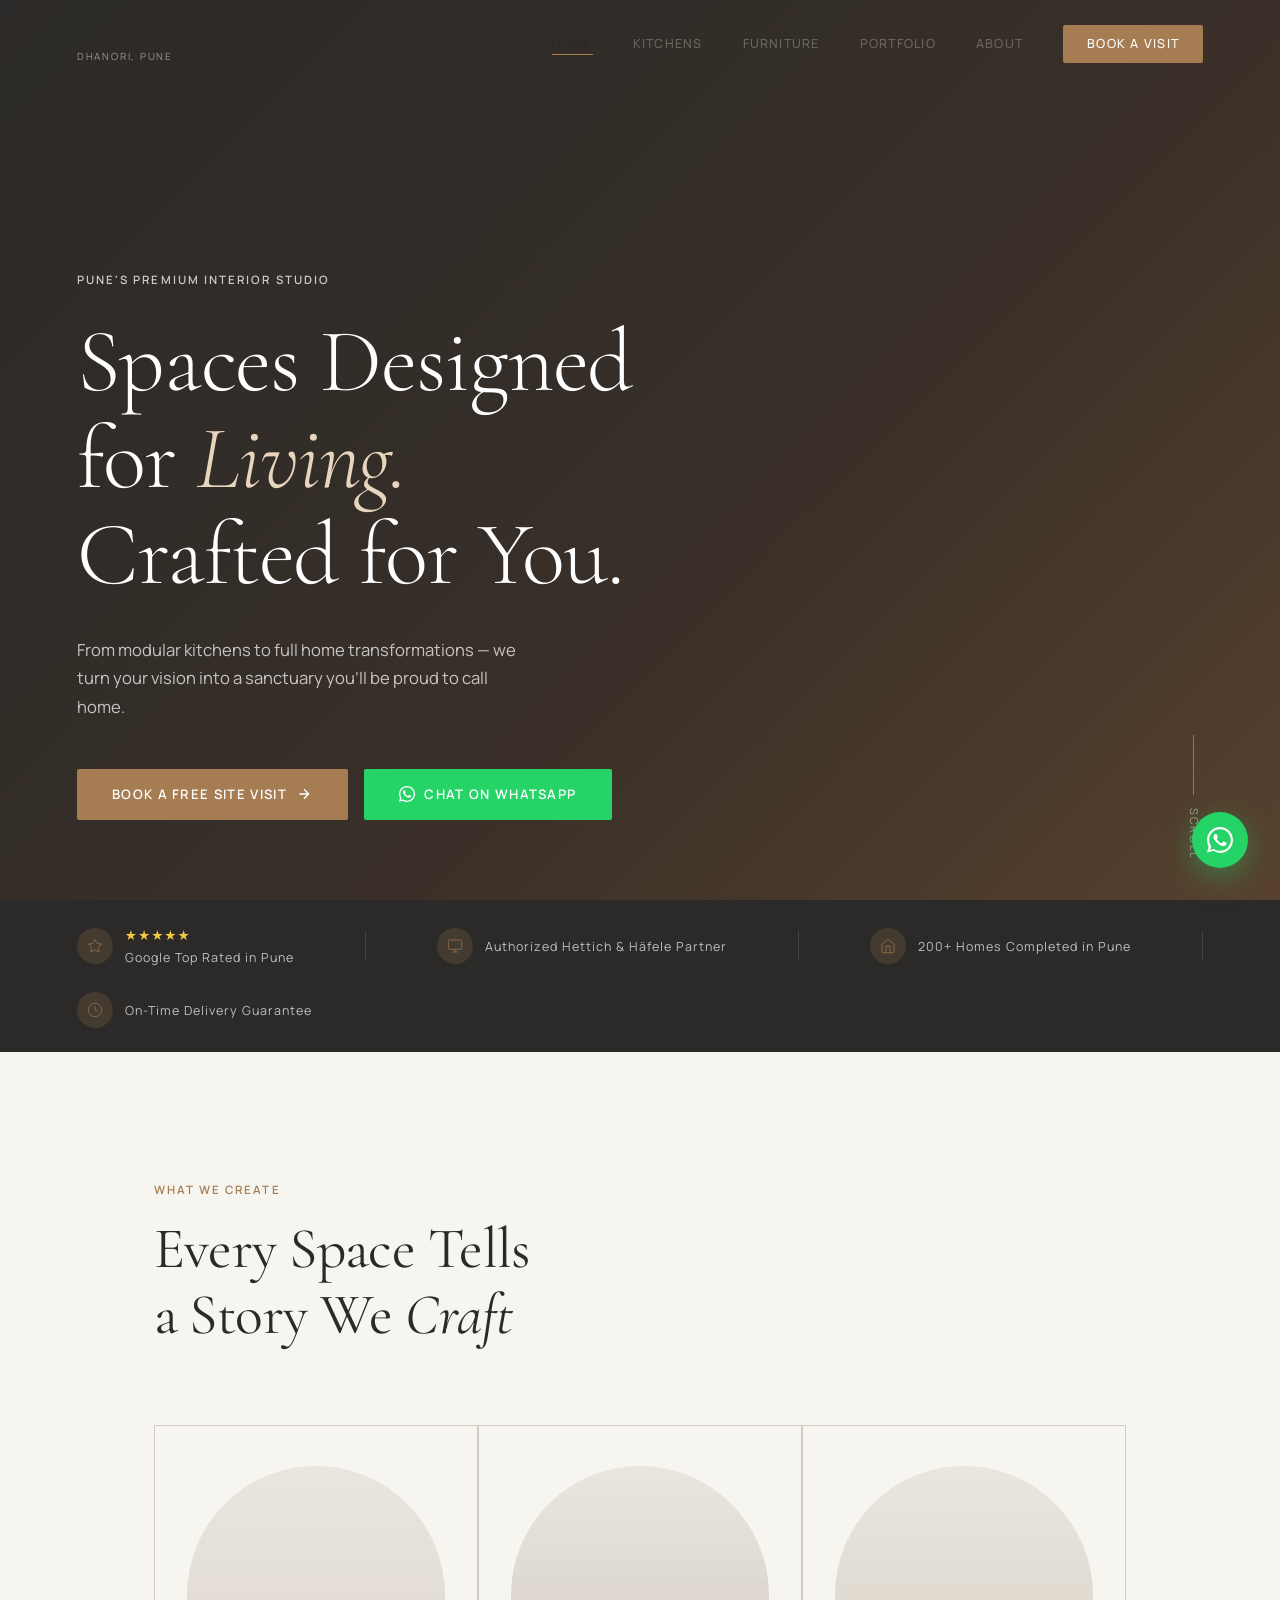
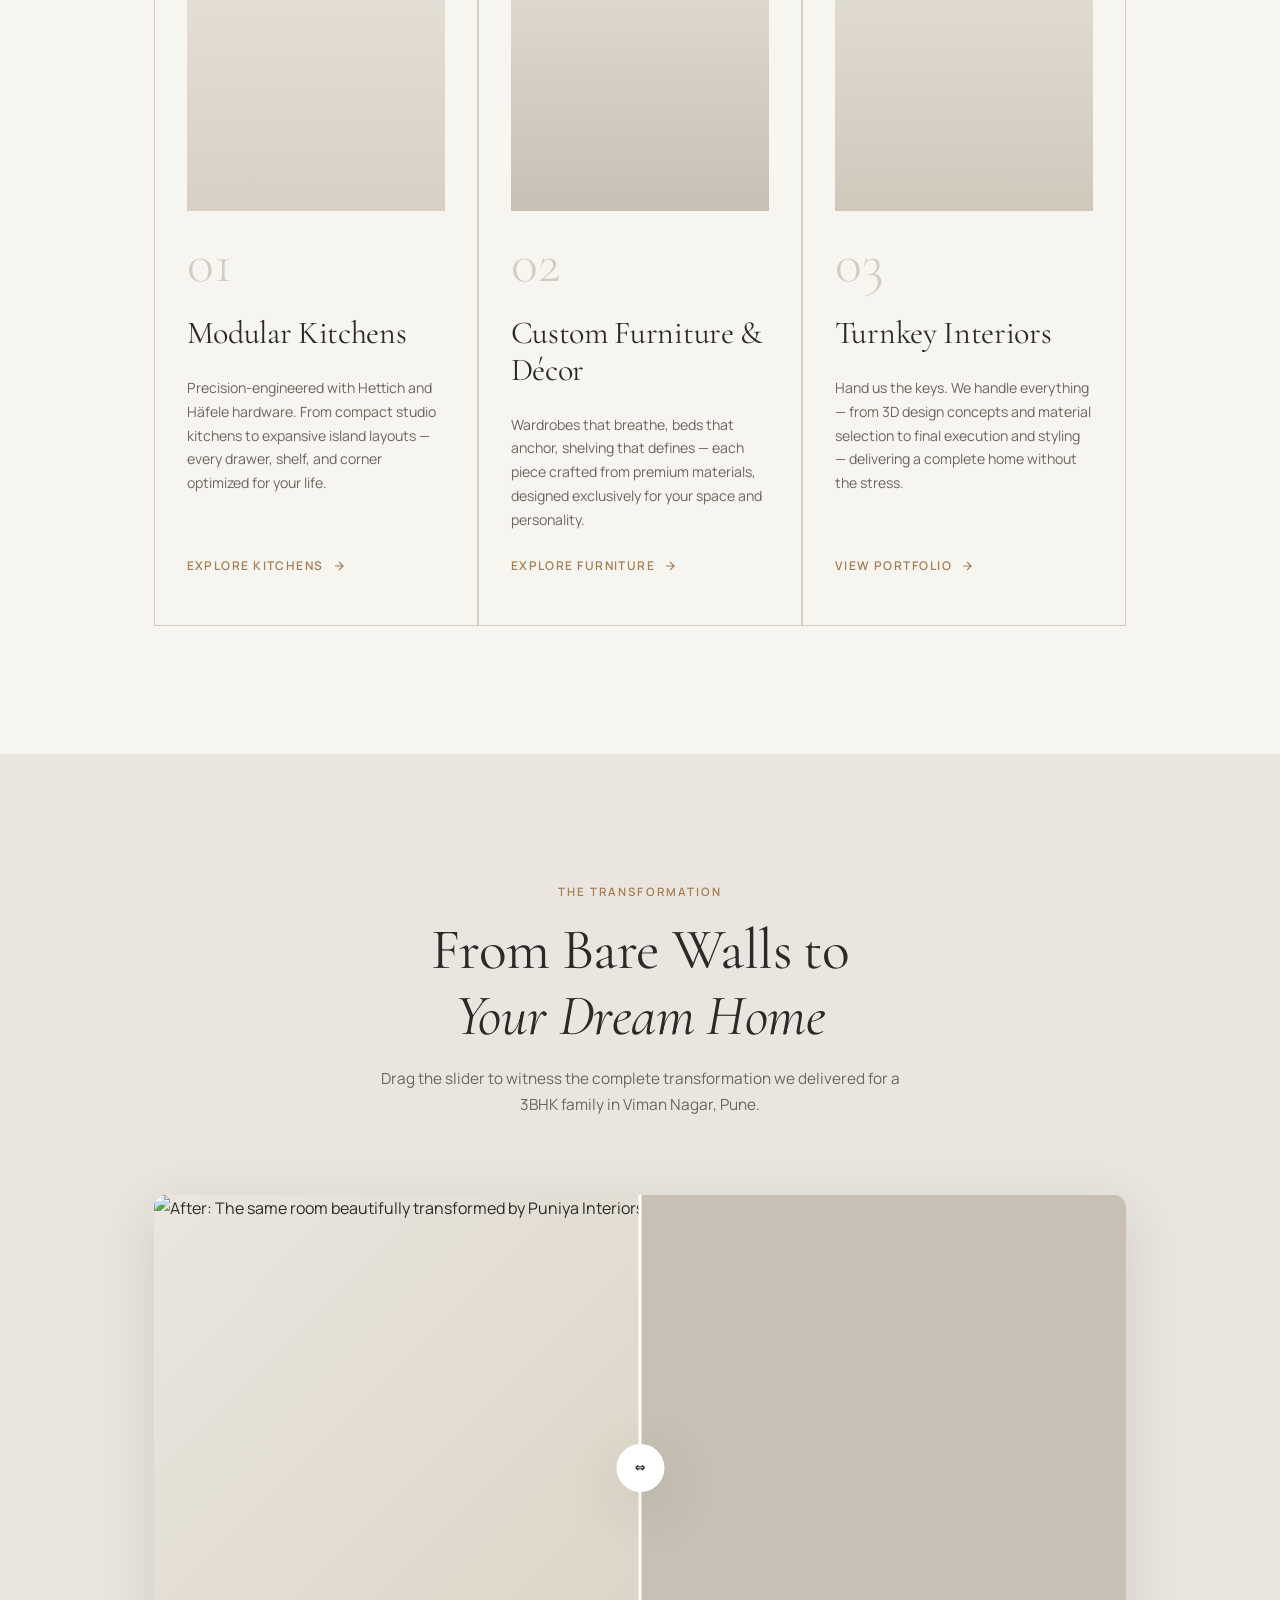
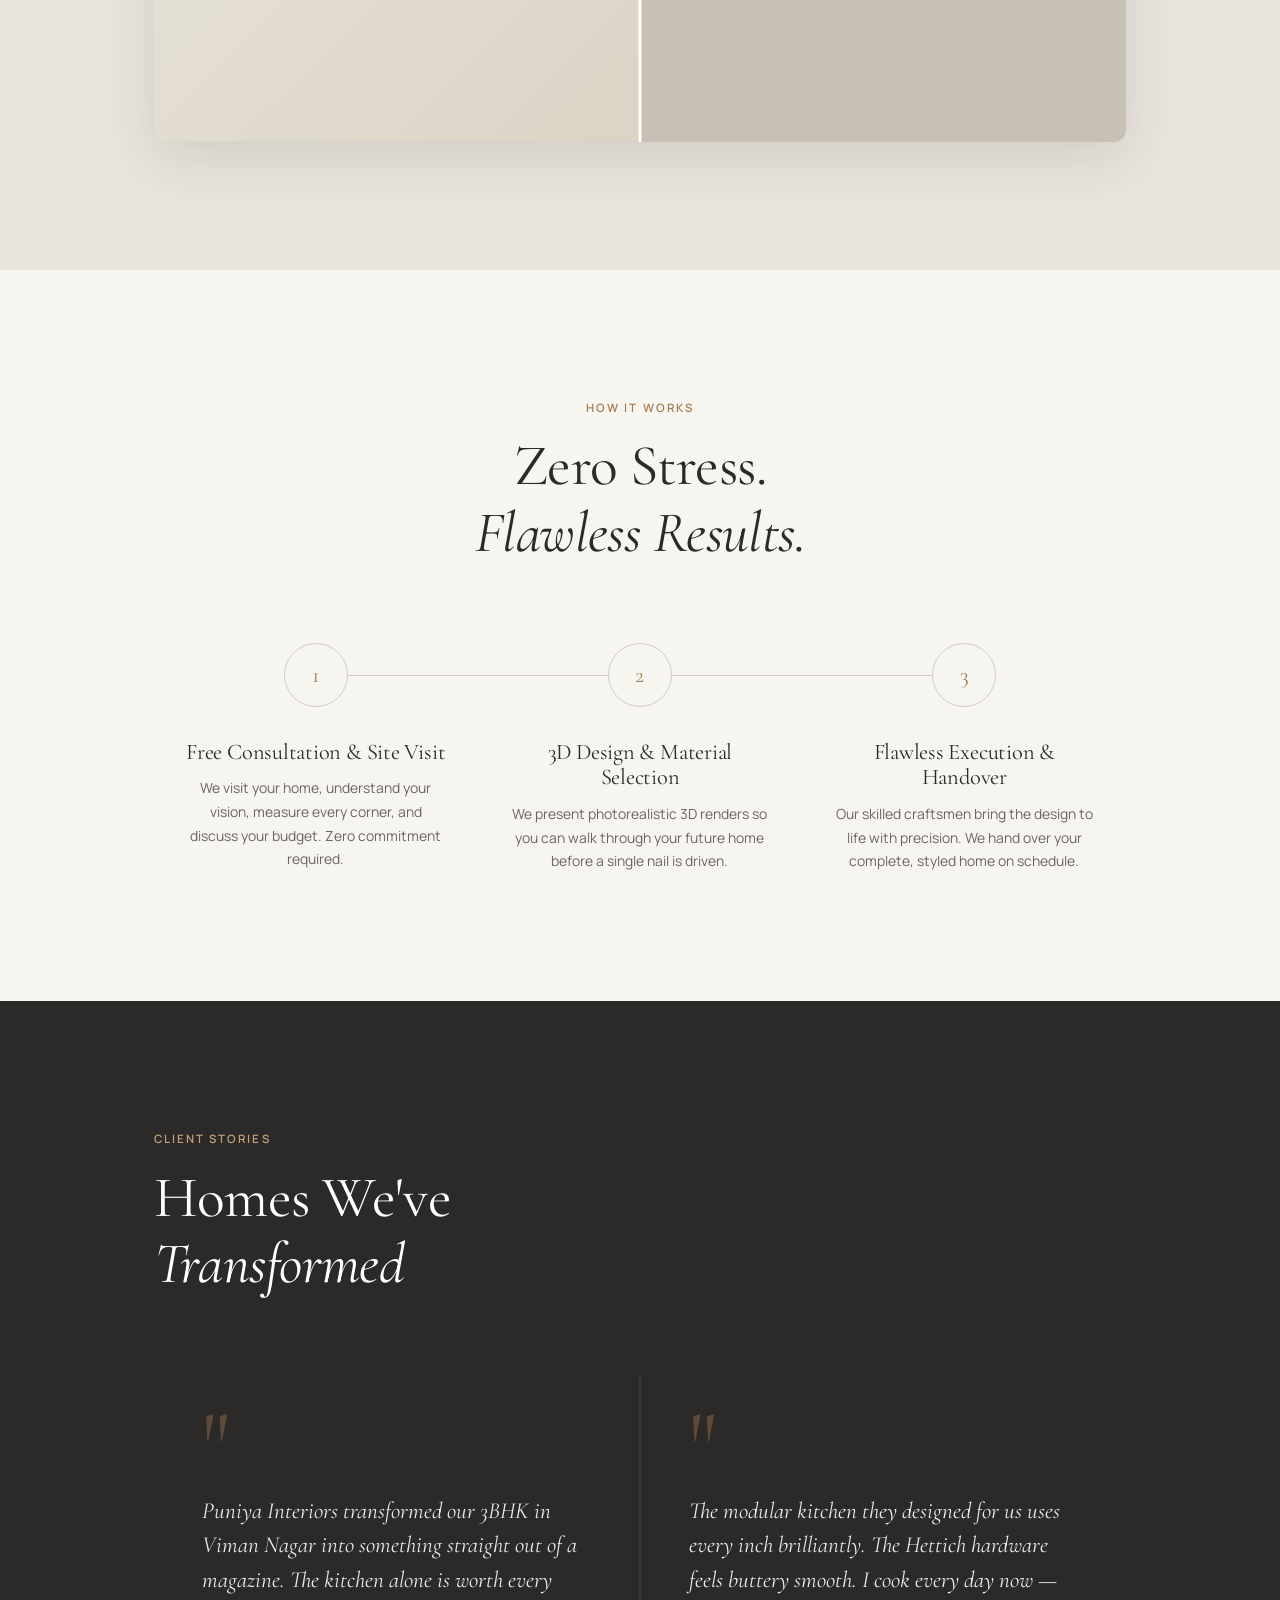
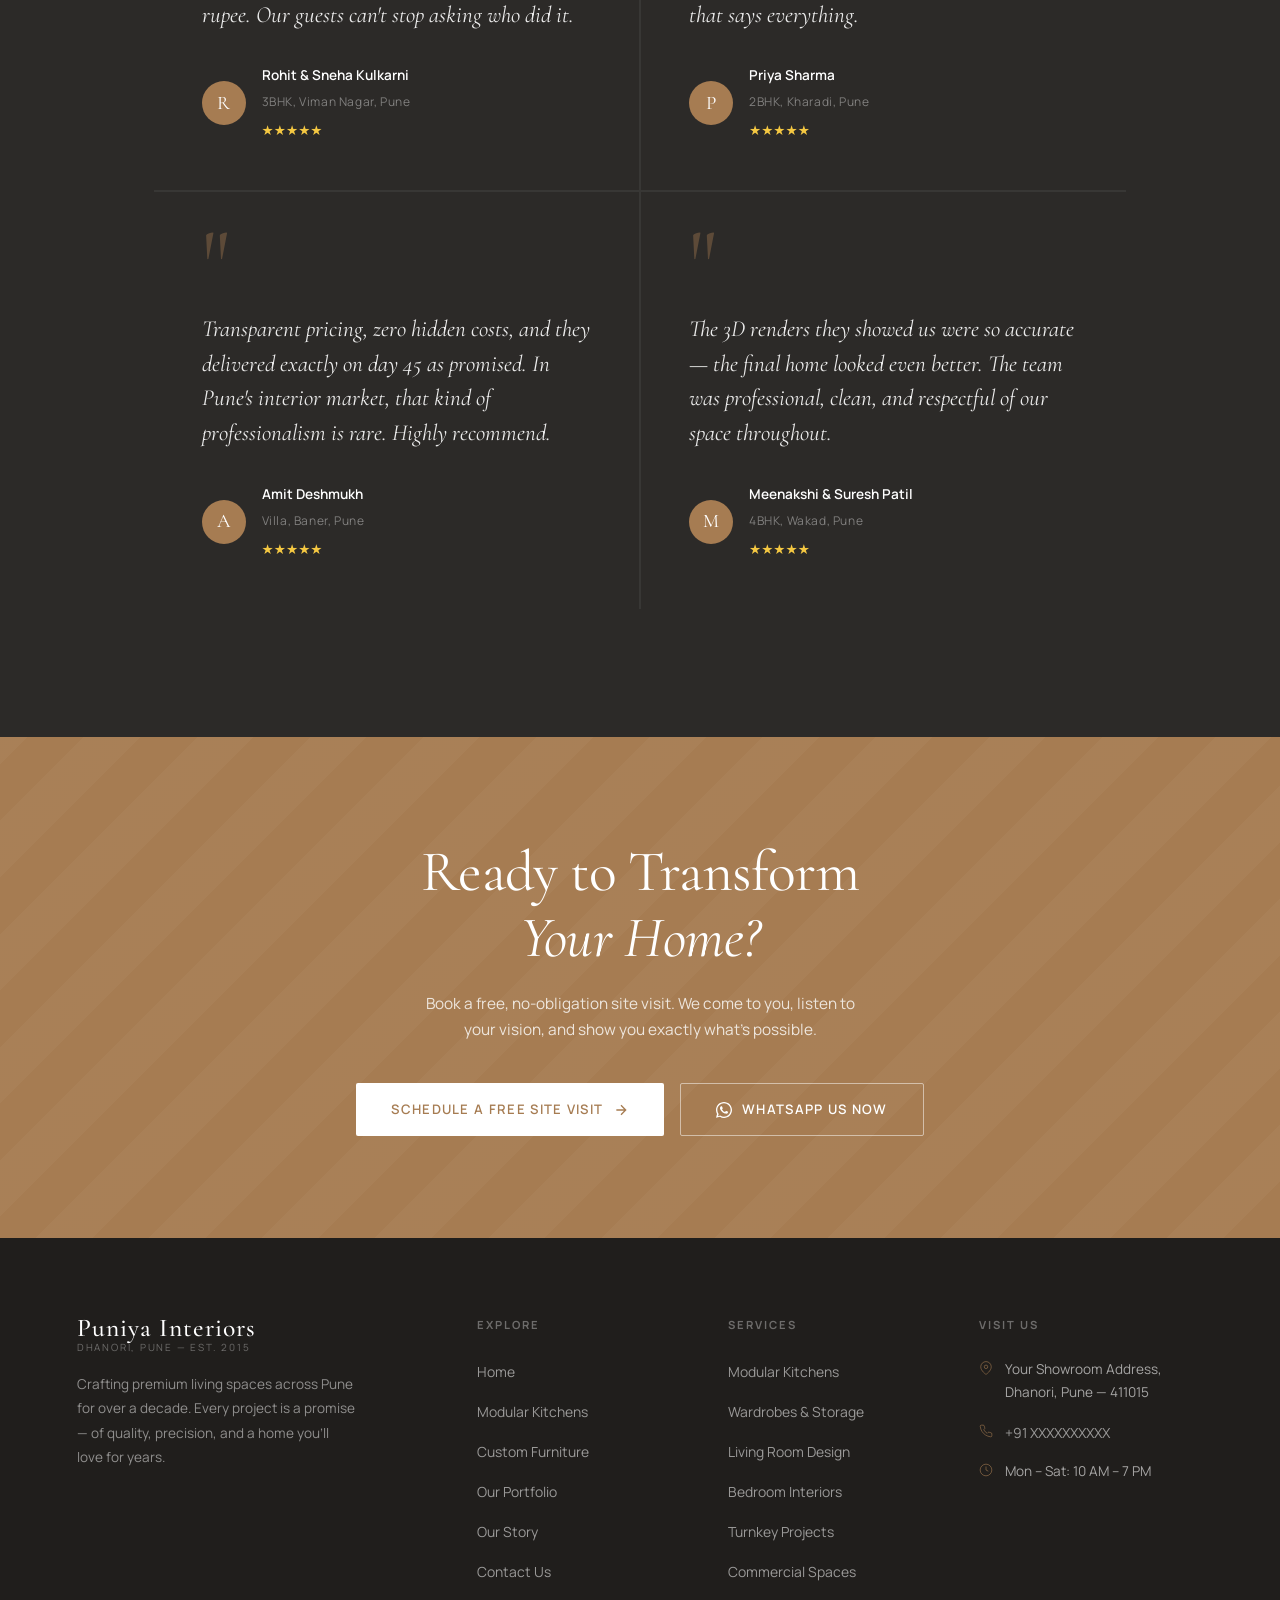
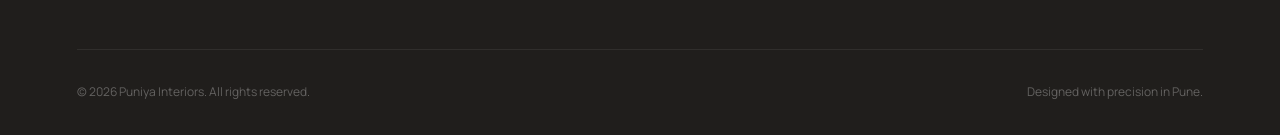
==== index.html @ a61df209 "Add files via upload" ====
<!DOCTYPE html>
<html lang="en">
<head>
  <meta charset="UTF-8" />
  <meta name="viewport" content="width=device-width, initial-scale=1.0" />
  <meta name="description" content="Puniya Interiors — Premium interior design, modular kitchens, and custom furniture in Pune. Turning homes into sanctuaries since 2015. Visit our Dhanori showroom." />
  <meta name="keywords" content="interior design Pune, modular kitchen Pune, Dhanori interiors, custom furniture Pune, Puniya Interiors, home renovation Pune" />
  <meta name="author" content="Puniya Interiors" />

  <!-- Open Graph / Social Preview -->
  <meta property="og:type" content="website" />
  <meta property="og:title" content="Puniya Interiors — Spaces Designed for Living" />
  <meta property="og:description" content="Premium interior design, modular kitchens & custom furniture in Pune. Book a free site visit today." />
  <meta property="og:url" content="https://puniyainteriors.com" />

  <!-- Local Business Schema — Helps Google rank you in Pune searches -->
  <script type="application/ld+json">
  {
    "@context": "https://schema.org",
    "@type": "InteriorDesigner",
    "name": "Puniya Interiors",
    "description": "Premium interior design, modular kitchens, and custom furniture in Pune.",
    "url": "https://puniyainteriors.com",
    "telephone": "+91-XXXXXXXXXX",
    "address": {
      "@type": "PostalAddress",
      "streetAddress": "Your Showroom Address",
      "addressLocality": "Dhanori",
      "addressRegion": "Pune",
      "postalCode": "411015",
      "addressCountry": "IN"
    },
    "geo": {
      "@type": "GeoCoordinates",
      "latitude": "18.5904",
      "longitude": "73.9317"
    },
    "openingHours": "Mo-Sa 10:00-19:00",
    "aggregateRating": {
      "@type": "AggregateRating",
      "ratingValue": "5.0",
      "reviewCount": "47"
    },
    "priceRange": "₹₹₹"
  }
  </script>

  <title>Puniya Interiors — Spaces Designed for Living, Crafted for You</title>

  <!-- Preconnect for fast Google Fonts load -->
  <link rel="preconnect" href="https://fonts.googleapis.com" />
  <link rel="preconnect" href="https://fonts.gstatic.com" crossorigin />

  <link rel="stylesheet" href="css/style.css" />
</head>

<body>

  <!-- PAGE TRANSITION OVERLAY (cross-fade between pages) -->
  <div class="page-transition enter" aria-hidden="true"></div>

  <!-- ══════════════════════════════════════════
       STICKY NAVIGATION
  ══════════════════════════════════════════ -->
  <nav class="nav" role="navigation" aria-label="Main navigation">
    <a href="index.html" class="nav-logo" aria-label="Puniya Interiors - Home">
      <span class="nav-logo-name">Puniya Interiors</span>
      <span class="nav-logo-tagline">Dhanori, Pune</span>
    </a>

    <!-- Desktop Nav -->
    <ul class="nav-links">
      <li><a href="index.html" class="active">Home</a></li>
      <li><a href="modular-kitchens.html">Kitchens</a></li>
      <li><a href="custom-furniture.html">Furniture</a></li>
      <li><a href="portfolio.html">Portfolio</a></li>
      <li><a href="about.html">About</a></li>
      <li>
        <a href="contact.html" class="nav-cta">Book a Visit</a>
      </li>
    </ul>

    <!-- Hamburger (Mobile) -->
    <button class="nav-hamburger" aria-label="Open menu" aria-expanded="false">
      <span></span>
      <span></span>
      <span></span>
    </button>
  </nav>

  <!-- Mobile Menu Overlay -->
  <nav class="nav-mobile" aria-label="Mobile navigation">
    <a href="index.html">Home</a>
    <a href="modular-kitchens.html">Kitchens</a>
    <a href="custom-furniture.html">Furniture</a>
    <a href="portfolio.html">Portfolio</a>
    <a href="about.html">About</a>
    <a href="contact.html">Contact</a>
  </nav>


  <!-- ══════════════════════════════════════════
       HERO SECTION
  ══════════════════════════════════════════ -->
  <section class="hero" aria-label="Hero banner">
    <div class="hero-bg">
      <!--
        REPLACE THIS with your best kitchen or living room photo.
        Ideal size: 2400 x 1600px, warm-lit, professional grade.
      -->
      <img
        class="hero-bg-image"
        src="images/hero-living-room.jpg"
        alt="A beautifully designed living space crafted by Puniya Interiors, Pune"
        loading="eager"
        fetchpriority="high"
        onerror="this.closest('.hero-bg').style.background='linear-gradient(135deg,#2C2A28 0%,#4A3728 100%)'"
      />
    </div>

    <div class="hero-content">
      <span class="eyebrow hero-eyebrow reveal">Pune's Premium Interior Studio</span>
      <h1 class="reveal reveal-delay-1">
        Spaces Designed<br/>
        for <em>Living.</em><br/>
        Crafted for You.
      </h1>
      <p class="hero-subtext reveal reveal-delay-2">
        From modular kitchens to full home transformations — we turn
        your vision into a sanctuary you'll be proud to call home.
      </p>
      <div class="hero-actions reveal reveal-delay-3">
        <a href="contact.html" class="btn btn-primary">
          <span>Book a Free Site Visit</span>
          <svg width="16" height="16" viewBox="0 0 24 24" fill="none" stroke="currentColor" stroke-width="2" aria-hidden="true"><path d="M5 12h14M12 5l7 7-7 7"/></svg>
        </a>
        <a href="https://wa.me/91XXXXXXXXXX?text=Hi%20Puniya%20Interiors%2C%20I%20would%20like%20to%20discuss%20a%20project."
           target="_blank"
           rel="noopener noreferrer"
           class="btn btn-whatsapp">
          <svg width="16" height="16" viewBox="0 0 24 24" fill="currentColor" aria-hidden="true"><path d="M17.472 14.382c-.297-.149-1.758-.867-2.03-.967-.273-.099-.471-.148-.67.15-.197.297-.767.966-.94 1.164-.173.199-.347.223-.644.075-.297-.15-1.255-.463-2.39-1.475-.883-.788-1.48-1.761-1.653-2.059-.173-.297-.018-.458.13-.606.134-.133.298-.347.446-.52.149-.174.198-.298.298-.497.099-.198.05-.371-.025-.52-.075-.149-.669-1.612-.916-2.207-.242-.579-.487-.5-.669-.51-.173-.008-.371-.01-.57-.01-.198 0-.52.074-.792.372-.272.297-1.04 1.016-1.04 2.479 0 1.462 1.065 2.875 1.213 3.074.149.198 2.096 3.2 5.077 4.487.709.306 1.262.489 1.694.625.712.227 1.36.195 1.871.118.571-.085 1.758-.719 2.006-1.413.248-.694.248-1.289.173-1.413-.074-.124-.272-.198-.57-.347z"/><path d="M12 0C5.373 0 0 5.373 0 12c0 2.125.557 4.122 1.529 5.859L.057 23.5l5.777-1.517A11.951 11.951 0 0012 24c6.627 0 12-5.373 12-12S18.627 0 12 0zm0 22c-1.893 0-3.667-.52-5.184-1.426l-.371-.22-3.43.9.916-3.345-.242-.383A9.953 9.953 0 012 12c0-5.514 4.486-10 10-10s10 4.486 10 10-4.486 10-10 10z"/></svg>
          <span>Chat on WhatsApp</span>
        </a>
      </div>
    </div>

    <div class="hero-scroll" aria-hidden="true">Scroll</div>
  </section>


  <!-- ══════════════════════════════════════════
       TRUST BAR
  ══════════════════════════════════════════ -->
  <div class="trust-bar" role="complementary" aria-label="Trust indicators">
    <div class="trust-bar-inner">
      <div class="trust-item">
        <div class="trust-item-icon">
          <svg viewBox="0 0 24 24" aria-hidden="true"><path d="M12 2l3.09 6.26L22 9.27l-5 4.87 1.18 6.88L12 17.77l-6.18 3.25L7 14.14 2 9.27l6.91-1.01L12 2z"/></svg>
        </div>
        <div>
          <div class="trust-rating" aria-label="5 star rating">★★★★★</div>
          <span>Google Top Rated in Pune</span>
        </div>
      </div>

      <div class="trust-divider" aria-hidden="true"></div>

      <div class="trust-item">
        <div class="trust-item-icon">
          <svg viewBox="0 0 24 24" aria-hidden="true"><rect x="2" y="3" width="20" height="14" rx="2" ry="2"/><path d="M8 21h8M12 17v4"/></svg>
        </div>
        <span>Authorized Hettich &amp; Häfele Partner</span>
      </div>

      <div class="trust-divider" aria-hidden="true"></div>

      <div class="trust-item">
        <div class="trust-item-icon">
          <svg viewBox="0 0 24 24" aria-hidden="true"><path d="M3 9l9-7 9 7v11a2 2 0 01-2 2H5a2 2 0 01-2-2z"/><polyline points="9 22 9 12 15 12 15 22"/></svg>
        </div>
        <span>200+ Homes Completed in Pune</span>
      </div>

      <div class="trust-divider" aria-hidden="true"></div>

      <div class="trust-item">
        <div class="trust-item-icon">
          <svg viewBox="0 0 24 24" aria-hidden="true"><circle cx="12" cy="12" r="10"/><polyline points="12 6 12 12 16 14"/></svg>
        </div>
        <span>On-Time Delivery Guarantee</span>
      </div>
    </div>
  </div>


  <!-- ══════════════════════════════════════════
       SERVICES — Editorial 3-Column Layout
  ══════════════════════════════════════════ -->
  <section class="services" aria-labelledby="services-heading">
    <div class="container">
      <div class="section-header reveal">
        <span class="eyebrow">What We Create</span>
        <h2 id="services-heading">
          Every Space Tells<br/>
          a Story We <em>Craft</em>
        </h2>
      </div>

      <div class="services-grid">

        <!-- Service 1: Modular Kitchens -->
        <article class="service-card reveal reveal-delay-1">
          <div class="service-arch">
            <!--
              REPLACE: Photo of your most impressive modular kitchen
              Size: 600 x 800px, warm natural light
            -->
            <img
              src="images/kitchen-card.jpg"
              alt="Premium modular kitchen with Hettich hardware designed by Puniya Interiors"
              loading="lazy"
              class="img-placeholder"
              onerror="this.style.display='none';this.parentElement.style.background='linear-gradient(180deg,#EAE6DF,#D8D0C4)'"
            />
          </div>
          <span class="service-number">01</span>
          <h3>Modular Kitchens</h3>
          <p>
            Precision-engineered with Hettich and Häfele hardware.
            From compact studio kitchens to expansive island layouts —
            every drawer, shelf, and corner optimized for your life.
          </p>
          <a href="modular-kitchens.html" class="service-link" aria-label="Learn more about our modular kitchens">
            Explore Kitchens
            <svg width="14" height="14" viewBox="0 0 24 24" fill="none" stroke="currentColor" stroke-width="2" aria-hidden="true"><path d="M5 12h14M12 5l7 7-7 7"/></svg>
          </a>
        </article>

        <!-- Service 2: Custom Furniture -->
        <article class="service-card reveal reveal-delay-2">
          <div class="service-arch">
            <!--
              REPLACE: Photo of your best custom furniture piece or wardrobe
            -->
            <img
              src="images/furniture-card.jpg"
              alt="Bespoke custom furniture designed and crafted by Puniya Interiors"
              loading="lazy"
              onerror="this.style.display='none';this.parentElement.style.background='linear-gradient(180deg,#EAE6DF,#C8C0B4)'"
            />
          </div>
          <span class="service-number">02</span>
          <h3>Custom Furniture &amp; Décor</h3>
          <p>
            Wardrobes that breathe, beds that anchor, shelving that
            defines — each piece crafted from premium materials,
            designed exclusively for your space and personality.
          </p>
          <a href="custom-furniture.html" class="service-link" aria-label="Learn more about our custom furniture">
            Explore Furniture
            <svg width="14" height="14" viewBox="0 0 24 24" fill="none" stroke="currentColor" stroke-width="2" aria-hidden="true"><path d="M5 12h14M12 5l7 7-7 7"/></svg>
          </a>
        </article>

        <!-- Service 3: Turnkey Interiors -->
        <article class="service-card reveal reveal-delay-3">
          <div class="service-arch">
            <!--
              REPLACE: Photo of a complete full-home turnkey project
            -->
            <img
              src="images/turnkey-card.jpg"
              alt="Complete turnkey interior design project by Puniya Interiors, Pune"
              loading="lazy"
              onerror="this.style.display='none';this.parentElement.style.background='linear-gradient(180deg,#EAE6DF,#D0C8BB)'"
            />
          </div>
          <span class="service-number">03</span>
          <h3>Turnkey Interiors</h3>
          <p>
            Hand us the keys. We handle everything — from 3D design
            concepts and material selection to final execution and
            styling — delivering a complete home without the stress.
          </p>
          <a href="portfolio.html" class="service-link" aria-label="View our portfolio of turnkey projects">
            View Portfolio
            <svg width="14" height="14" viewBox="0 0 24 24" fill="none" stroke="currentColor" stroke-width="2" aria-hidden="true"><path d="M5 12h14M12 5l7 7-7 7"/></svg>
          </a>
        </article>

      </div>
    </div>
  </section>


  <!-- ══════════════════════════════════════════
       BEFORE & AFTER SLIDER
  ══════════════════════════════════════════ -->
  <section class="slider-section" aria-labelledby="ba-heading">
    <div class="container">
      <div class="section-header text-center reveal">
        <span class="eyebrow">The Transformation</span>
        <h2 id="ba-heading">From Bare Walls to<br/><em>Your Dream Home</em></h2>
        <p style="margin-top:1rem;">
          Drag the slider to witness the complete transformation we delivered
          for a 3BHK family in Viman Nagar, Pune.
        </p>
      </div>

      <div class="slider-wrapper reveal" role="img" aria-label="Before and after interior transformation slider">
        <!-- BEFORE image -->
        <div class="slider-before">
          <!--
            REPLACE: A "before" photo of an empty/raw apartment
            Size: 1600 x 900px
          -->
          <img
            src="images/before-room.jpg"
            alt="Before: Empty apartment before Puniya Interiors transformation"
            loading="lazy"
            onerror="this.closest('.slider-before').style.background='#C8C0B4'"
          />
          <span class="slider-label slider-label-before">Before</span>
        </div>

        <!-- AFTER image -->
        <div class="slider-after" aria-hidden="true">
          <!--
            REPLACE: The same room AFTER transformation — same angle, same crop
          -->
          <img
            src="images/after-room.jpg"
            alt="After: The same room beautifully transformed by Puniya Interiors"
            loading="lazy"
            onerror="this.closest('.slider-after').style.background='linear-gradient(135deg,#EAE6DF,#D4CBB8)'"
          />
          <span class="slider-label slider-label-after">After</span>
        </div>

        <!-- Drag handle -->
        <div class="slider-handle" aria-hidden="true">
          <div class="slider-handle-circle">⇔</div>
        </div>
      </div>
    </div>
  </section>


  <!-- ══════════════════════════════════════════
       THE PROCESS — 3-Step Timeline
  ══════════════════════════════════════════ -->
  <section class="process" aria-labelledby="process-heading">
    <div class="container">
      <div class="section-header text-center reveal">
        <span class="eyebrow">How It Works</span>
        <h2 id="process-heading">Zero Stress.<br/><em>Flawless Results.</em></h2>
      </div>

      <div class="process-steps">

        <div class="process-step reveal reveal-delay-1">
          <div class="process-number" aria-hidden="true">1</div>
          <div>
            <h4>Free Consultation &amp; Site Visit</h4>
            <p>
              We visit your home, understand your vision, measure every
              corner, and discuss your budget. Zero commitment required.
            </p>
          </div>
        </div>

        <div class="process-step reveal reveal-delay-2">
          <div class="process-number" aria-hidden="true">2</div>
          <div>
            <h4>3D Design &amp; Material Selection</h4>
            <p>
              We present photorealistic 3D renders so you can walk
              through your future home before a single nail is driven.
            </p>
          </div>
        </div>

        <div class="process-step reveal reveal-delay-3">
          <div class="process-number" aria-hidden="true">3</div>
          <div>
            <h4>Flawless Execution &amp; Handover</h4>
            <p>
              Our skilled craftsmen bring the design to life with
              precision. We hand over your complete, styled home on schedule.
            </p>
          </div>
        </div>

      </div>
    </div>
  </section>


  <!-- ══════════════════════════════════════════
       TESTIMONIALS
  ══════════════════════════════════════════ -->
  <section class="testimonials" aria-labelledby="testimonials-heading">
    <div class="container">
      <div class="section-header reveal">
        <span class="eyebrow">Client Stories</span>
        <h2 id="testimonials-heading">
          Homes We've<br/>
          <em>Transformed</em>
        </h2>
      </div>

      <div class="testimonials-grid">

        <article class="testimonial-card reveal reveal-delay-1">
          <span class="testimonial-quote-mark" aria-hidden="true">"</span>
          <p class="testimonial-text">
            Puniya Interiors transformed our 3BHK in Viman Nagar into
            something straight out of a magazine. The kitchen alone is
            worth every rupee. Our guests can't stop asking who did it.
          </p>
          <div class="testimonial-author">
            <div class="testimonial-avatar" aria-hidden="true">R</div>
            <div>
              <span class="testimonial-name">Rohit &amp; Sneha Kulkarni</span>
              <span class="testimonial-location">3BHK, Viman Nagar, Pune</span>
              <div class="testimonial-stars" aria-label="5 star rating">★★★★★</div>
            </div>
          </div>
        </article>

        <article class="testimonial-card reveal reveal-delay-2">
          <span class="testimonial-quote-mark" aria-hidden="true">"</span>
          <p class="testimonial-text">
            The modular kitchen they designed for us uses every inch
            brilliantly. The Hettich hardware feels buttery smooth.
            I cook every day now — that says everything.
          </p>
          <div class="testimonial-author">
            <div class="testimonial-avatar" aria-hidden="true">P</div>
            <div>
              <span class="testimonial-name">Priya Sharma</span>
              <span class="testimonial-location">2BHK, Kharadi, Pune</span>
              <div class="testimonial-stars" aria-label="5 star rating">★★★★★</div>
            </div>
          </div>
        </article>

        <article class="testimonial-card reveal reveal-delay-3">
          <span class="testimonial-quote-mark" aria-hidden="true">"</span>
          <p class="testimonial-text">
            Transparent pricing, zero hidden costs, and they delivered
            exactly on day 45 as promised. In Pune's interior market,
            that kind of professionalism is rare. Highly recommend.
          </p>
          <div class="testimonial-author">
            <div class="testimonial-avatar" aria-hidden="true">A</div>
            <div>
              <span class="testimonial-name">Amit Deshmukh</span>
              <span class="testimonial-location">Villa, Baner, Pune</span>
              <div class="testimonial-stars" aria-label="5 star rating">★★★★★</div>
            </div>
          </div>
        </article>

        <article class="testimonial-card reveal reveal-delay-4">
          <span class="testimonial-quote-mark" aria-hidden="true">"</span>
          <p class="testimonial-text">
            The 3D renders they showed us were so accurate — the final
            home looked even better. The team was professional, clean,
            and respectful of our space throughout.
          </p>
          <div class="testimonial-author">
            <div class="testimonial-avatar" aria-hidden="true">M</div>
            <div>
              <span class="testimonial-name">Meenakshi &amp; Suresh Patil</span>
              <span class="testimonial-location">4BHK, Wakad, Pune</span>
              <div class="testimonial-stars" aria-label="5 star rating">★★★★★</div>
            </div>
          </div>
        </article>

      </div>
    </div>
  </section>


  <!-- ══════════════════════════════════════════
       FINAL CTA BANNER
  ══════════════════════════════════════════ -->
  <section class="cta-banner" aria-labelledby="cta-heading">
    <h2 id="cta-heading">Ready to Transform<br/><em>Your Home?</em></h2>
    <p>
      Book a free, no-obligation site visit. We come to you,
      listen to your vision, and show you exactly what's possible.
    </p>
    <div class="cta-banner-actions">
      <a href="contact.html" class="btn btn-light">
        Schedule a Free Site Visit
        <svg width="16" height="16" viewBox="0 0 24 24" fill="none" stroke="currentColor" stroke-width="2" aria-hidden="true"><path d="M5 12h14M12 5l7 7-7 7"/></svg>
      </a>
      <a
        href="https://wa.me/91XXXXXXXXXX?text=Hi%20Puniya%20Interiors%2C%20I%20would%20like%20to%20book%20a%20site%20visit."
        target="_blank"
        rel="noopener noreferrer"
        class="btn btn-ghost-white">
        <svg width="16" height="16" viewBox="0 0 24 24" fill="currentColor" aria-hidden="true"><path d="M17.472 14.382c-.297-.149-1.758-.867-2.03-.967-.273-.099-.471-.148-.67.15-.197.297-.767.966-.94 1.164-.173.199-.347.223-.644.075-.297-.15-1.255-.463-2.39-1.475-.883-.788-1.48-1.761-1.653-2.059-.173-.297-.018-.458.13-.606.134-.133.298-.347.446-.52.149-.174.198-.298.298-.497.099-.198.05-.371-.025-.52-.075-.149-.669-1.612-.916-2.207-.242-.579-.487-.5-.669-.51-.173-.008-.371-.01-.57-.01-.198 0-.52.074-.792.372-.272.297-1.04 1.016-1.04 2.479 0 1.462 1.065 2.875 1.213 3.074.149.198 2.096 3.2 5.077 4.487.709.306 1.262.489 1.694.625.712.227 1.36.195 1.871.118.571-.085 1.758-.719 2.006-1.413.248-.694.248-1.289.173-1.413-.074-.124-.272-.198-.57-.347z"/><path d="M12 0C5.373 0 0 5.373 0 12c0 2.125.557 4.122 1.529 5.859L.057 23.5l5.777-1.517A11.951 11.951 0 0012 24c6.627 0 12-5.373 12-12S18.627 0 12 0zm0 22c-1.893 0-3.667-.52-5.184-1.426l-.371-.22-3.43.9.916-3.345-.242-.383A9.953 9.953 0 012 12c0-5.514 4.486-10 10-10s10 4.486 10 10-4.486 10-10 10z"/></svg>
        WhatsApp Us Now
      </a>
    </div>
  </section>


  <!-- ══════════════════════════════════════════
       FOOTER
  ══════════════════════════════════════════ -->
  <footer class="footer" role="contentinfo">
    <div class="footer-grid">

      <!-- Brand Column -->
      <div class="footer-brand">
        <div class="nav-logo">
          <span class="nav-logo-name">Puniya Interiors</span>
          <span class="nav-logo-tagline">Dhanori, Pune — Est. 2015</span>
        </div>
        <p>
          Crafting premium living spaces across Pune for over a decade.
          Every project is a promise — of quality, precision, and a home
          you'll love for years.
        </p>
      </div>

      <!-- Navigation Column -->
      <div class="footer-col">
        <h5>Explore</h5>
        <ul>
          <li><a href="index.html">Home</a></li>
          <li><a href="modular-kitchens.html">Modular Kitchens</a></li>
          <li><a href="custom-furniture.html">Custom Furniture</a></li>
          <li><a href="portfolio.html">Our Portfolio</a></li>
          <li><a href="about.html">Our Story</a></li>
          <li><a href="contact.html">Contact Us</a></li>
        </ul>
      </div>

      <!-- Services Column -->
      <div class="footer-col">
        <h5>Services</h5>
        <ul>
          <li><a href="modular-kitchens.html">Modular Kitchens</a></li>
          <li><a href="custom-furniture.html">Wardrobes &amp; Storage</a></li>
          <li><a href="custom-furniture.html">Living Room Design</a></li>
          <li><a href="custom-furniture.html">Bedroom Interiors</a></li>
          <li><a href="contact.html">Turnkey Projects</a></li>
          <li><a href="contact.html">Commercial Spaces</a></li>
        </ul>
      </div>

      <!-- Contact Column -->
      <div class="footer-col">
        <h5>Visit Us</h5>
        <div class="footer-contact-item">
          <svg viewBox="0 0 24 24" aria-hidden="true"><path d="M21 10c0 7-9 13-9 13s-9-6-9-13a9 9 0 0118 0z"/><circle cx="12" cy="10" r="3"/></svg>
          <span>Your Showroom Address,<br/>Dhanori, Pune — 411015</span>
        </div>
        <div class="footer-contact-item">
          <svg viewBox="0 0 24 24" aria-hidden="true"><path d="M22 16.92v3a2 2 0 01-2.18 2 19.79 19.79 0 01-8.63-3.07 19.5 19.5 0 01-6-6 19.79 19.79 0 01-3.07-8.67A2 2 0 014.11 2h3a2 2 0 012 1.72c.127.96.361 1.903.7 2.81a2 2 0 01-.45 2.11L8.09 9.91a16 16 0 006 6l1.27-1.27a2 2 0 012.11-.45c.907.339 1.85.573 2.81.7A2 2 0 0122 16.92z"/></svg>
          <a href="tel:+91XXXXXXXXXX">+91 XXXXXXXXXX</a>
        </div>
        <div class="footer-contact-item">
          <svg viewBox="0 0 24 24" aria-hidden="true"><circle cx="12" cy="12" r="10"/><polyline points="12 6 12 12 16 14"/></svg>
          <span>Mon – Sat: 10 AM – 7 PM</span>
        </div>
      </div>

    </div>

    <div class="footer-bottom">
      <span>© 2026 Puniya Interiors. All rights reserved.</span>
      <span>Designed with precision in Pune.</span>
    </div>
  </footer>

  <!-- ══════════════════════════════════════════
       FLOATING WHATSAPP BUTTON (always visible)
  ══════════════════════════════════════════ -->
  <a
    href="https://wa.me/91XXXXXXXXXX?text=Hi%20Puniya%20Interiors%2C%20I%27d%20like%20to%20discuss%20my%20interior%20project."
    class="whatsapp-float"
    target="_blank"
    rel="noopener noreferrer"
    aria-label="Chat with Puniya Interiors on WhatsApp">
    <svg viewBox="0 0 24 24" aria-hidden="true"><path d="M17.472 14.382c-.297-.149-1.758-.867-2.03-.967-.273-.099-.471-.148-.67.15-.197.297-.767.966-.94 1.164-.173.199-.347.223-.644.075-.297-.15-1.255-.463-2.39-1.475-.883-.788-1.48-1.761-1.653-2.059-.173-.297-.018-.458.13-.606.134-.133.298-.347.446-.52.149-.174.198-.298.298-.497.099-.198.05-.371-.025-.52-.075-.149-.669-1.612-.916-2.207-.242-.579-.487-.5-.669-.51-.173-.008-.371-.01-.57-.01-.198 0-.52.074-.792.372-.272.297-1.04 1.016-1.04 2.479 0 1.462 1.065 2.875 1.213 3.074.149.198 2.096 3.2 5.077 4.487.709.306 1.262.489 1.694.625.712.227 1.36.195 1.871.118.571-.085 1.758-.719 2.006-1.413.248-.694.248-1.289.173-1.413-.074-.124-.272-.198-.57-.347z"/><path d="M12 0C5.373 0 0 5.373 0 12c0 2.125.557 4.122 1.529 5.859L.057 23.5l5.777-1.517A11.951 11.951 0 0012 24c6.627 0 12-5.373 12-12S18.627 0 12 0zm0 22c-1.893 0-3.667-.52-5.184-1.426l-.371-.22-3.43.9.916-3.345-.242-.383A9.953 9.953 0 012 12c0-5.514 4.486-10 10-10s10 4.486 10 10-4.486 10-10 10z"/></svg>
  </a>

  <!-- Main Script — loads after HTML for performance -->
  <script src="js/script.js" defer></script>

</body>
</html>
---- css/style.css ----
/* ============================================================
   PUNIYA INTERIORS — Master Stylesheet
   Design System: Earthy Editorial & Spatial Elegance (Japandi)
   Author: Built for Puniya Interiors, Dhanori, Pune
   ============================================================ */

/* ── 1. GOOGLE FONTS IMPORT ── */
@import url('https://fonts.googleapis.com/css2?family=Cormorant+Garamond:ital,wght@0,300;0,400;0,500;0,600;1,300;1,400&family=Manrope:wght@300;400;500;600&display=swap');

/* ── 2. CSS CUSTOM PROPERTIES (DESIGN TOKENS) ── */
:root {
  /* Colors */
  --bg-primary:     #F7F5F0;   /* Warm Alabaster */
  --bg-secondary:   #EAE6DF;   /* Soft Stone */
  --bg-dark:        #2C2A28;   /* Charred Oak */
  --accent:         #A67C52;   /* Raw Terracotta */
  --accent-light:   #C4A07A;   /* Lighter clay for hover */
  --text-primary:   #2C2A28;
  --text-secondary: #6B6560;
  --text-muted:     #9C958E;
  --border:         #D1CCC4;

  /* Typography */
  --font-serif:  'Cormorant Garamond', Georgia, serif;
  --font-sans:   'Manrope', system-ui, sans-serif;

  /* Spacing Scale (Golden Ratio influenced) */
  --space-xs:   0.5rem;
  --space-sm:   1rem;
  --space-md:   2rem;
  --space-lg:   4rem;
  --space-xl:   7rem;
  --space-xxl: 10rem;

  /* Section padding */
  --section-padding: clamp(5rem, 10vw, 10rem) clamp(1.5rem, 6vw, 8rem);

  /* Border radius */
  --radius-sm:  4px;
  --radius-md:  12px;
  --radius-arch: 999px 999px 0 0; /* Architectural arch shape */

  /* Transitions */
  --transition-slow:   all 0.8s cubic-bezier(0.4, 0, 0.2, 1);
  --transition-medium: all 0.5s cubic-bezier(0.4, 0, 0.2, 1);
  --transition-fast:   all 0.25s ease;

  /* Shadows */
  --shadow-soft:   0 8px 40px rgba(44, 42, 40, 0.08);
  --shadow-medium: 0 16px 60px rgba(44, 42, 40, 0.14);
}

/* ── 3. RESET & BASE ── */
*, *::before, *::after {
  margin: 0;
  padding: 0;
  box-sizing: border-box;
}

html {
  font-size: 16px;
  scroll-behavior: smooth;
  -webkit-font-smoothing: antialiased;
  -moz-osx-font-smoothing: grayscale;
}

body {
  background-color: var(--bg-primary);
  color: var(--text-primary);
  font-family: var(--font-sans);
  font-weight: 400;
  line-height: 1.7;
  overflow-x: hidden;
}

img {
  display: block;
  max-width: 100%;
  height: auto;
}

a {
  color: inherit;
  text-decoration: none;
}

ul, ol {
  list-style: none;
}

button {
  cursor: pointer;
  border: none;
  background: none;
  font-family: inherit;
}

/* ── 4. TYPOGRAPHY SYSTEM ── */
h1, h2, h3, h4 {
  font-family: var(--font-serif);
  font-weight: 400;
  line-height: 1.15;
  letter-spacing: -0.01em;
}

h1 { font-size: clamp(3rem, 7vw, 6.5rem); }
h2 { font-size: clamp(2rem, 4.5vw, 3.8rem); }
h3 { font-size: clamp(1.4rem, 2.5vw, 2rem); }
h4 { font-size: clamp(1.1rem, 1.8vw, 1.4rem); }

p {
  font-size: clamp(0.9rem, 1.2vw, 1rem);
  color: var(--text-secondary);
  max-width: 60ch;
}

.eyebrow {
  font-family: var(--font-sans);
  font-size: 0.72rem;
  font-weight: 600;
  letter-spacing: 0.18em;
  text-transform: uppercase;
  color: var(--accent);
  display: block;
  margin-bottom: 1rem;
}

/* ── 5. UTILITY CLASSES ── */
.container {
  width: 100%;
  max-width: 1400px;
  margin-inline: auto;
  padding-inline: clamp(1.5rem, 6vw, 6rem);
}

.text-center { text-align: center; }
.text-center p { margin-inline: auto; }

/* ── 6. BUTTONS ── */
.btn {
  display: inline-flex;
  align-items: center;
  gap: 0.6rem;
  padding: 0.9rem 2.2rem;
  font-family: var(--font-sans);
  font-size: 0.82rem;
  font-weight: 600;
  letter-spacing: 0.1em;
  text-transform: uppercase;
  border-radius: 2px;
  transition: var(--transition-medium);
  position: relative;
  overflow: hidden;
}

.btn-primary {
  background: var(--accent);
  color: #fff;
}

.btn-primary::after {
  content: '';
  position: absolute;
  inset: 0;
  background: var(--bg-dark);
  transform: scaleX(0);
  transform-origin: right;
  transition: transform 0.4s cubic-bezier(0.4, 0, 0.2, 1);
  z-index: 0;
}

.btn-primary:hover::after { transform: scaleX(1); transform-origin: left; }
.btn-primary span, .btn-primary svg { position: relative; z-index: 1; }

.btn-outline {
  background: transparent;
  color: var(--text-primary);
  border: 1px solid var(--border);
}

.btn-outline:hover {
  border-color: var(--accent);
  color: var(--accent);
}

.btn-whatsapp {
  background: #25D366;
  color: #fff;
}

.btn-whatsapp:hover { background: #1db954; }

/* ── 7. ARCH IMAGE COMPONENT ── */
/* The signature "arch" motif for featured images */
.arch-image {
  border-radius: var(--radius-arch);
  overflow: hidden;
  position: relative;
}

.arch-image img {
  width: 100%;
  height: 100%;
  object-fit: cover;
  transition: transform 1.5s cubic-bezier(0.4, 0, 0.2, 1);
}

.arch-image:hover img { transform: scale(1.05); }

/* ── 8. NAVIGATION ── */
.nav {
  position: fixed;
  top: 0;
  left: 0;
  right: 0;
  z-index: 1000;
  padding: 1.5rem clamp(1.5rem, 6vw, 6rem);
  display: flex;
  align-items: center;
  justify-content: space-between;
  transition: var(--transition-medium);
}

/* Scrolled state — glass effect */
.nav.scrolled {
  background: rgba(247, 245, 240, 0.92);
  backdrop-filter: blur(20px);
  -webkit-backdrop-filter: blur(20px);
  padding-block: 1rem;
  border-bottom: 1px solid var(--border);
  box-shadow: 0 4px 30px rgba(44,42,40,0.06);
}

.nav-logo {
  display: flex;
  flex-direction: column;
  line-height: 1;
}

.nav-logo-name {
  font-family: var(--font-serif);
  font-size: 1.6rem;
  font-weight: 500;
  color: var(--text-primary);
  letter-spacing: 0.04em;
}

.nav-logo-tagline {
  font-size: 0.62rem;
  letter-spacing: 0.18em;
  text-transform: uppercase;
  color: var(--text-muted);
  margin-top: 2px;
}

.nav-links {
  display: flex;
  align-items: center;
  gap: 2.5rem;
}

.nav-links a {
  font-size: 0.78rem;
  font-weight: 500;
  letter-spacing: 0.1em;
  text-transform: uppercase;
  color: var(--text-secondary);
  transition: color 0.25s ease;
  position: relative;
}

.nav-links a::after {
  content: '';
  position: absolute;
  bottom: -3px;
  left: 0;
  width: 0;
  height: 1px;
  background: var(--accent);
  transition: width 0.3s ease;
}

.nav-links a:hover,
.nav-links a.active {
  color: var(--text-primary);
}

.nav-links a:hover::after,
.nav-links a.active::after {
  width: 100%;
}

.nav-cta {
  padding: 0.65rem 1.5rem !important;
  background: var(--accent);
  color: #fff !important;
  border-radius: 2px;
}

.nav-cta::after { display: none; }
.nav-cta:hover { background: var(--bg-dark) !important; color: #fff !important; }

/* Hamburger */
.nav-hamburger {
  display: none;
  flex-direction: column;
  gap: 5px;
  padding: 8px;
  cursor: pointer;
  z-index: 1100;
}

.nav-hamburger span {
  display: block;
  width: 24px;
  height: 1.5px;
  background: var(--text-primary);
  transition: var(--transition-fast);
  transform-origin: center;
}

.nav-hamburger.open span:nth-child(1) { transform: translateY(6.5px) rotate(45deg); }
.nav-hamburger.open span:nth-child(2) { opacity: 0; }
.nav-hamburger.open span:nth-child(3) { transform: translateY(-6.5px) rotate(-45deg); }

/* Mobile Menu */
.nav-mobile {
  display: none;
  position: fixed;
  inset: 0;
  background: var(--bg-primary);
  z-index: 1050;
  flex-direction: column;
  justify-content: center;
  align-items: center;
  gap: 2.5rem;
  opacity: 0;
  pointer-events: none;
  transition: opacity 0.4s ease;
}

.nav-mobile.open {
  display: flex;
  opacity: 1;
  pointer-events: all;
}

.nav-mobile a {
  font-family: var(--font-serif);
  font-size: 2.5rem;
  color: var(--text-primary);
  transition: color 0.25s ease;
}

.nav-mobile a:hover { color: var(--accent); }

/* ── 9. HERO SECTION ── */
.hero {
  min-height: 100svh;
  position: relative;
  display: grid;
  grid-template-rows: 1fr auto;
  overflow: hidden;
}

.hero-bg {
  position: absolute;
  inset: 0;
  z-index: 0;
}

.hero-bg-image {
  width: 100%;
  height: 100%;
  object-fit: cover;
  transform: scale(1.08);
  /* Parallax controlled via JS */
}

/* Warm editorial overlay */
.hero-bg::after {
  content: '';
  position: absolute;
  inset: 0;
  background: linear-gradient(
    135deg,
    rgba(44, 42, 40, 0.55) 0%,
    rgba(44, 42, 40, 0.2) 60%,
    rgba(166, 124, 82, 0.15) 100%
  );
}

.hero-content {
  position: relative;
  z-index: 1;
  display: flex;
  flex-direction: column;
  justify-content: flex-end;
  padding: var(--section-padding);
  padding-top: 12rem;
  padding-bottom: 5rem;
  max-width: 900px;
}

.hero-eyebrow {
  color: rgba(255,255,255,0.75);
  margin-bottom: 1.5rem;
}

.hero h1 {
  color: #fff;
  font-weight: 300;
  line-height: 1.08;
  margin-bottom: 2rem;
}

.hero h1 em {
  font-style: italic;
  color: #E8D5BE;
}

.hero-subtext {
  color: rgba(255,255,255,0.72);
  font-size: clamp(0.9rem, 1.3vw, 1.05rem);
  max-width: 44ch;
  margin-bottom: 3rem;
}

.hero-actions {
  display: flex;
  flex-wrap: wrap;
  gap: 1rem;
  align-items: center;
}

.hero-scroll {
  position: absolute;
  bottom: 2.5rem;
  right: clamp(1.5rem, 6vw, 6rem);
  z-index: 1;
  display: flex;
  align-items: center;
  gap: 0.8rem;
  color: rgba(255,255,255,0.5);
  font-size: 0.68rem;
  letter-spacing: 0.15em;
  text-transform: uppercase;
  writing-mode: vertical-rl;
}

.hero-scroll::before {
  content: '';
  width: 1px;
  height: 60px;
  background: rgba(255,255,255,0.3);
  animation: scrollLine 2s ease-in-out infinite;
}

@keyframes scrollLine {
  0% { transform: scaleY(0); transform-origin: top; }
  50% { transform: scaleY(1); transform-origin: top; }
  51% { transform: scaleY(1); transform-origin: bottom; }
  100% { transform: scaleY(0); transform-origin: bottom; }
}

/* ── 10. TRUST BAR ── */
.trust-bar {
  background: var(--bg-dark);
  padding: 1.5rem clamp(1.5rem, 6vw, 6rem);
}

.trust-bar-inner {
  display: flex;
  flex-wrap: wrap;
  align-items: center;
  justify-content: space-between;
  gap: 1.5rem;
}

.trust-item {
  display: flex;
  align-items: center;
  gap: 0.75rem;
  color: rgba(255,255,255,0.7);
  font-size: 0.78rem;
  letter-spacing: 0.08em;
}

.trust-item-icon {
  width: 36px;
  height: 36px;
  border-radius: 50%;
  background: rgba(166, 124, 82, 0.2);
  display: flex;
  align-items: center;
  justify-content: center;
  flex-shrink: 0;
}

.trust-item-icon svg { width: 16px; height: 16px; stroke: var(--accent); fill: none; }

.trust-divider {
  width: 1px;
  height: 30px;
  background: rgba(255,255,255,0.12);
}

.trust-rating {
  display: flex;
  gap: 3px;
  color: #F5C842;
  font-size: 0.85rem;
}

/* ── 11. SERVICES SECTION (Editorial Card Layout) ── */
.services {
  padding: var(--section-padding);
}

.section-header {
  margin-bottom: clamp(3rem, 6vw, 5rem);
}

.services-grid {
  display: grid;
  grid-template-columns: repeat(3, 1fr);
  gap: 1.5px;
  background: var(--border);
  border: 1.5px solid var(--border);
}

.service-card {
  background: var(--bg-primary);
  padding: 2.5rem 2rem 3rem;
  display: flex;
  flex-direction: column;
  gap: 1.5rem;
  transition: var(--transition-medium);
  position: relative;
  overflow: hidden;
}

.service-card::before {
  content: '';
  position: absolute;
  bottom: 0;
  left: 0;
  right: 0;
  height: 3px;
  background: var(--accent);
  transform: scaleX(0);
  transition: transform 0.5s ease;
}

.service-card:hover::before { transform: scaleX(1); }

.service-card:hover { background: var(--bg-secondary); }

.service-arch {
  width: 100%;
  aspect-ratio: 3/4;
  border-radius: var(--radius-arch);
  overflow: hidden;
  background: var(--bg-secondary);
}

.service-arch img {
  width: 100%;
  height: 100%;
  object-fit: cover;
  transition: transform 1.5s cubic-bezier(0.4, 0, 0.2, 1);
}

.service-card:hover .service-arch img { transform: scale(1.07); }

.service-number {
  font-family: var(--font-serif);
  font-size: 3.5rem;
  font-weight: 300;
  color: var(--border);
  line-height: 1;
}

.service-card h3 { font-weight: 400; }

.service-card p {
  font-size: 0.88rem;
  line-height: 1.7;
}

.service-link {
  margin-top: auto;
  font-size: 0.75rem;
  letter-spacing: 0.12em;
  text-transform: uppercase;
  font-weight: 600;
  color: var(--accent);
  display: flex;
  align-items: center;
  gap: 0.5rem;
  transition: gap 0.3s ease;
}

.service-link:hover { gap: 0.9rem; }

/* ── 12. BEFORE & AFTER SLIDER ── */
.slider-section {
  padding: var(--section-padding);
  background: var(--bg-secondary);
}

.slider-wrapper {
  position: relative;
  width: 100%;
  aspect-ratio: 16/9;
  border-radius: var(--radius-md);
  overflow: hidden;
  cursor: col-resize;
  user-select: none;
  box-shadow: var(--shadow-medium);
  margin-top: 3rem;
}

.slider-before,
.slider-after {
  position: absolute;
  inset: 0;
}

.slider-before img,
.slider-after img {
  width: 100%;
  height: 100%;
  object-fit: cover;
  pointer-events: none;
}

.slider-after {
  clip-path: inset(0 50% 0 0);
  transition: clip-path 0.05s ease;
}

.slider-handle {
  position: absolute;
  top: 0;
  left: 50%;
  bottom: 0;
  width: 3px;
  background: #fff;
  transform: translateX(-50%);
  display: flex;
  align-items: center;
  justify-content: center;
  transition: left 0.05s ease;
}

.slider-handle-circle {
  width: 48px;
  height: 48px;
  border-radius: 50%;
  background: #fff;
  box-shadow: var(--shadow-medium);
  display: flex;
  align-items: center;
  justify-content: center;
  flex-shrink: 0;
  font-size: 0.8rem;
  font-weight: 600;
  color: var(--text-primary);
}

.slider-label {
  position: absolute;
  bottom: 1.5rem;
  padding: 0.4rem 1rem;
  background: rgba(44,42,40,0.75);
  color: #fff;
  font-size: 0.7rem;
  letter-spacing: 0.15em;
  text-transform: uppercase;
  border-radius: 2px;
}

.slider-label-before { left: 1.5rem; }
.slider-label-after  { right: 1.5rem; }

/* ── 13. PROCESS SECTION ── */
.process {
  padding: var(--section-padding);
}

.process-steps {
  display: grid;
  grid-template-columns: repeat(3, 1fr);
  gap: 0;
  margin-top: 4rem;
  position: relative;
}

/* Connecting line */
.process-steps::before {
  content: '';
  position: absolute;
  top: 2rem;
  left: 16.5%;
  right: 16.5%;
  height: 1px;
  background: var(--border);
  z-index: 0;
}

.process-step {
  display: flex;
  flex-direction: column;
  align-items: center;
  text-align: center;
  padding: 0 2rem;
  position: relative;
  z-index: 1;
}

.process-number {
  width: 4rem;
  height: 4rem;
  border-radius: 50%;
  background: var(--bg-primary);
  border: 1px solid var(--border);
  display: flex;
  align-items: center;
  justify-content: center;
  font-family: var(--font-serif);
  font-size: 1.4rem;
  color: var(--accent);
  margin-bottom: 2rem;
  flex-shrink: 0;
  transition: var(--transition-medium);
}

.process-step:hover .process-number {
  background: var(--accent);
  color: #fff;
  border-color: var(--accent);
}

.process-step h4 { margin-bottom: 0.75rem; }
.process-step p { font-size: 0.87rem; }

/* ── 14. TESTIMONIALS ── */
.testimonials {
  padding: var(--section-padding);
  background: var(--bg-dark);
  color: #fff;
}

.testimonials .eyebrow { color: var(--accent-light); }
.testimonials h2 { color: #fff; }

.testimonials-grid {
  display: grid;
  grid-template-columns: repeat(2, 1fr);
  gap: 2px;
  background: rgba(255,255,255,0.06);
  margin-top: 4rem;
}

.testimonial-card {
  background: var(--bg-dark);
  padding: 3rem;
  position: relative;
  transition: background 0.4s ease;
}

.testimonial-card:hover { background: #35322F; }

.testimonial-quote-mark {
  font-family: var(--font-serif);
  font-size: 6rem;
  line-height: 0.5;
  color: var(--accent);
  opacity: 0.4;
  margin-bottom: 1.5rem;
  display: block;
}

.testimonial-text {
  font-family: var(--font-serif);
  font-size: clamp(1.1rem, 1.8vw, 1.5rem);
  font-style: italic;
  color: rgba(255,255,255,0.9);
  line-height: 1.5;
  margin-bottom: 2rem;
  max-width: 100%;
}

.testimonial-author {
  display: flex;
  align-items: center;
  gap: 1rem;
}

.testimonial-avatar {
  width: 44px;
  height: 44px;
  border-radius: 50%;
  background: var(--accent);
  display: flex;
  align-items: center;
  justify-content: center;
  font-family: var(--font-serif);
  font-size: 1.2rem;
  color: #fff;
  flex-shrink: 0;
}

.testimonial-name {
  font-size: 0.85rem;
  font-weight: 600;
  color: #fff;
  display: block;
}

.testimonial-location {
  font-size: 0.75rem;
  color: rgba(255,255,255,0.4);
  letter-spacing: 0.05em;
}

.testimonial-stars {
  display: flex;
  gap: 2px;
  color: #F5C842;
  font-size: 0.85rem;
  margin-top: 0.3rem;
}

/* ── 15. FINAL CTA BANNER ── */
.cta-banner {
  background: var(--accent);
  padding: clamp(4rem, 8vw, 8rem) clamp(1.5rem, 6vw, 6rem);
  text-align: center;
  position: relative;
  overflow: hidden;
}

/* Subtle architectural line texture */
.cta-banner::before {
  content: '';
  position: absolute;
  inset: 0;
  background: repeating-linear-gradient(
    -45deg,
    transparent,
    transparent 40px,
    rgba(255,255,255,0.03) 40px,
    rgba(255,255,255,0.03) 80px
  );
}

.cta-banner > * { position: relative; z-index: 1; }

.cta-banner h2 {
  color: #fff;
  margin-bottom: 1.2rem;
}

.cta-banner p {
  color: rgba(255,255,255,0.8);
  margin-inline: auto;
  margin-bottom: 2.5rem;
  max-width: 50ch;
}

.cta-banner-actions {
  display: flex;
  flex-wrap: wrap;
  gap: 1rem;
  justify-content: center;
}

.btn-light {
  background: #fff;
  color: var(--accent);
}

.btn-light:hover { background: var(--bg-primary); }

.btn-ghost-white {
  background: transparent;
  color: #fff;
  border: 1.5px solid rgba(255,255,255,0.5);
}

.btn-ghost-white:hover { border-color: #fff; background: rgba(255,255,255,0.1); }

/* ── 16. FOOTER ── */
.footer {
  background: #201E1C;
  color: rgba(255,255,255,0.6);
  padding: clamp(3rem, 6vw, 6rem) clamp(1.5rem, 6vw, 6rem) 2rem;
}

.footer-grid {
  display: grid;
  grid-template-columns: 1.8fr 1fr 1fr 1.2fr;
  gap: 4rem;
  padding-bottom: 4rem;
  border-bottom: 1px solid rgba(255,255,255,0.07);
  margin-bottom: 2rem;
}

.footer-brand .nav-logo-name { color: #fff; }
.footer-brand .nav-logo-tagline { color: rgba(255,255,255,0.35); }
.footer-brand p {
  margin-top: 1.2rem;
  font-size: 0.85rem;
  line-height: 1.8;
  color: rgba(255,255,255,0.5);
  max-width: 35ch;
}

.footer-col h5 {
  font-family: var(--font-sans);
  font-size: 0.7rem;
  font-weight: 700;
  letter-spacing: 0.18em;
  text-transform: uppercase;
  color: rgba(255,255,255,0.35);
  margin-bottom: 1.5rem;
}

.footer-col ul { display: flex; flex-direction: column; gap: 0.8rem; }
.footer-col a {
  font-size: 0.87rem;
  color: rgba(255,255,255,0.55);
  transition: color 0.25s ease;
}
.footer-col a:hover { color: var(--accent-light); }

.footer-contact-item {
  display: flex;
  align-items: flex-start;
  gap: 0.75rem;
  font-size: 0.85rem;
  margin-bottom: 1rem;
}

.footer-contact-item svg {
  width: 14px;
  height: 14px;
  stroke: var(--accent);
  fill: none;
  flex-shrink: 0;
  margin-top: 3px;
}

.footer-bottom {
  display: flex;
  flex-wrap: wrap;
  justify-content: space-between;
  align-items: center;
  gap: 1rem;
  font-size: 0.75rem;
  color: rgba(255,255,255,0.3);
}

/* ── 17. SCROLL REVEAL ANIMATIONS ── */
.reveal {
  opacity: 0;
  transform: translateY(40px);
  transition: opacity 0.9s cubic-bezier(0.4, 0, 0.2, 1),
              transform 0.9s cubic-bezier(0.4, 0, 0.2, 1);
}

.reveal.visible {
  opacity: 1;
  transform: translateY(0);
}

.reveal-delay-1 { transition-delay: 0.1s; }
.reveal-delay-2 { transition-delay: 0.2s; }
.reveal-delay-3 { transition-delay: 0.3s; }
.reveal-delay-4 { transition-delay: 0.4s; }

/* Curtain reveal for images */
.curtain-reveal {
  overflow: hidden;
}

.curtain-reveal > * {
  transform: translateY(102%);
  transition: transform 1.1s cubic-bezier(0.4, 0, 0.2, 1);
}

.curtain-reveal.visible > * {
  transform: translateY(0);
}

/* ── 18. PAGE TRANSITION OVERLAY ── */
.page-transition {
  position: fixed;
  inset: 0;
  background: var(--bg-primary);
  z-index: 9999;
  transform: scaleY(0);
  transform-origin: bottom;
  pointer-events: none;
}

.page-transition.enter {
  transform: scaleY(1);
  transition: transform 0.4s cubic-bezier(0.4, 0, 0.2, 1);
  transform-origin: bottom;
}

.page-transition.exit {
  transform: scaleY(0);
  transition: transform 0.4s cubic-bezier(0.4, 0, 0.2, 1);
  transform-origin: top;
}

/* ── 19. PLACEHOLDER IMAGE SYSTEM ── */
/* Used until real photos are provided */
.img-placeholder {
  background: linear-gradient(135deg, var(--bg-secondary) 0%, #D8D3CB 100%);
  display: flex;
  align-items: center;
  justify-content: center;
  color: var(--text-muted);
  font-size: 0.75rem;
  letter-spacing: 0.1em;
  text-transform: uppercase;
}

/* ── 20. INNER PAGE HERO (for sub-pages) ── */
.page-hero {
  padding-top: 10rem;
  padding-bottom: 5rem;
  padding-left: clamp(1.5rem, 6vw, 6rem);
  padding-right: clamp(1.5rem, 6vw, 6rem);
  border-bottom: 1px solid var(--border);
  background: var(--bg-secondary);
}

.page-hero-breadcrumb {
  font-size: 0.72rem;
  letter-spacing: 0.15em;
  text-transform: uppercase;
  color: var(--text-muted);
  margin-bottom: 1.5rem;
  display: flex;
  align-items: center;
  gap: 0.5rem;
}

.page-hero-breadcrumb a { transition: color 0.25s ease; }
.page-hero-breadcrumb a:hover { color: var(--accent); }

/* ── 21. FLOATING WHATSAPP BUTTON ── */
.whatsapp-float {
  position: fixed;
  bottom: 2rem;
  right: 2rem;
  z-index: 900;
  width: 56px;
  height: 56px;
  border-radius: 50%;
  background: #25D366;
  display: flex;
  align-items: center;
  justify-content: center;
  box-shadow: 0 8px 30px rgba(37, 211, 102, 0.4);
  transition: transform 0.3s ease, box-shadow 0.3s ease;
  animation: whatsappPulse 3s ease-in-out infinite;
}

.whatsapp-float:hover {
  transform: scale(1.1);
  box-shadow: 0 12px 40px rgba(37, 211, 102, 0.5);
}

.whatsapp-float svg { width: 26px; height: 26px; fill: #fff; }

@keyframes whatsappPulse {
  0%, 100% { box-shadow: 0 8px 30px rgba(37, 211, 102, 0.4); }
  50% { box-shadow: 0 8px 50px rgba(37, 211, 102, 0.6); }
}

/* ── 22. RESPONSIVE — TABLET (max 1024px) ── */
@media (max-width: 1024px) {
  .services-grid { grid-template-columns: 1fr 1fr; }
  .process-steps { grid-template-columns: 1fr; gap: 3rem; }
  .process-steps::before { display: none; }
  .process-step { align-items: flex-start; text-align: left; flex-direction: row; gap: 1.5rem; }
  .footer-grid { grid-template-columns: 1fr 1fr; gap: 2.5rem; }
}

/* ── 23. RESPONSIVE — MOBILE (max 768px) ── */
@media (max-width: 768px) {
  .nav-links { display: none; }
  .nav-hamburger { display: flex; }

  .hero-content { padding-top: 8rem; }
  .hero h1 { font-size: clamp(2.5rem, 10vw, 4rem); }

  .trust-bar-inner { justify-content: center; }
  .trust-divider { display: none; }

  .services-grid { grid-template-columns: 1fr; }

  .slider-wrapper { aspect-ratio: 4/3; }

  .testimonials-grid { grid-template-columns: 1fr; }

  .footer-grid { grid-template-columns: 1fr; gap: 2rem; }
  .footer-bottom { flex-direction: column; text-align: center; }
}

/* ── 24. RESPONSIVE — SMALL MOBILE (max 480px) ── */
@media (max-width: 480px) {
  .hero-actions { flex-direction: column; align-items: flex-start; }
  .cta-banner-actions { flex-direction: column; align-items: center; }
}


/* ============================================================
   PART 2 — INNER PAGE STYLES
   Covers: Kitchens, Furniture, Portfolio, About, Contact
   ============================================================ */

/* ── 25. INNER PAGE HERO ── */
.inner-hero {
  min-height: 62vh;
  position: relative;
  display: flex;
  align-items: flex-end;
  overflow: hidden;
}

.inner-hero-bg {
  position: absolute;
  inset: 0;
}

.inner-hero-bg img {
  width: 100%;
  height: 100%;
  object-fit: cover;
}

.inner-hero-bg::after {
  content: '';
  position: absolute;
  inset: 0;
  background: linear-gradient(
    to top,
    rgba(44, 42, 40, 0.85) 0%,
    rgba(44, 42, 40, 0.3) 60%,
    transparent 100%
  );
}

.inner-hero-content {
  position: relative;
  z-index: 1;
  padding: var(--section-padding);
  padding-top: 10rem;
  padding-bottom: 4rem;
  width: 100%;
}

.inner-hero-breadcrumb {
  display: flex;
  align-items: center;
  gap: 0.5rem;
  font-size: 0.7rem;
  letter-spacing: 0.15em;
  text-transform: uppercase;
  color: rgba(255,255,255,0.5);
  margin-bottom: 1.2rem;
}

.inner-hero-breadcrumb a { transition: color 0.25s ease; }
.inner-hero-breadcrumb a:hover { color: var(--accent-light); }
.inner-hero-breadcrumb span { color: rgba(255,255,255,0.3); }

.inner-hero h1 {
  color: #fff;
  font-weight: 300;
  max-width: 16ch;
}

.inner-hero h1 em { color: #E8D5BE; }

.inner-hero-sub {
  color: rgba(255,255,255,0.65);
  font-size: clamp(0.9rem, 1.3vw, 1.05rem);
  max-width: 46ch;
  margin-top: 1.2rem;
}

/* ── 26. KITCHEN PAGE — FEATURE SPLIT LAYOUT ── */
.kitchen-intro {
  padding: var(--section-padding);
}

.split-layout {
  display: grid;
  grid-template-columns: 1fr 1fr;
  gap: clamp(3rem, 6vw, 7rem);
  align-items: center;
}

.split-layout.reverse { direction: rtl; }
.split-layout.reverse > * { direction: ltr; }

.split-text { display: flex; flex-direction: column; gap: 1.5rem; }
.split-text h2 { line-height: 1.15; }
.split-text p { font-size: 0.93rem; line-height: 1.8; }

.split-image {
  position: relative;
}

.split-image .arch-image {
  width: 100%;
  aspect-ratio: 3/4;
}

/* Floating badge on images */
.split-image-badge {
  position: absolute;
  bottom: -1.5rem;
  right: -1.5rem;
  width: 120px;
  height: 120px;
  border-radius: 50%;
  background: var(--accent);
  display: flex;
  flex-direction: column;
  align-items: center;
  justify-content: center;
  color: #fff;
  text-align: center;
  box-shadow: var(--shadow-medium);
  z-index: 2;
}

.split-image-badge strong {
  font-family: var(--font-serif);
  font-size: 1.8rem;
  line-height: 1;
  display: block;
}

.split-image-badge span {
  font-size: 0.62rem;
  letter-spacing: 0.1em;
  text-transform: uppercase;
  opacity: 0.85;
  max-width: 70px;
  line-height: 1.3;
}

/* ── 27. HARDWARE / MATERIALS GRID ── */
.materials-section {
  padding: var(--section-padding);
  background: var(--bg-secondary);
}

.materials-grid {
  display: grid;
  grid-template-columns: repeat(4, 1fr);
  gap: 1px;
  background: var(--border);
  border: 1px solid var(--border);
  margin-top: 3rem;
}

.material-card {
  background: var(--bg-secondary);
  padding: 2.5rem 2rem;
  text-align: center;
  transition: background 0.4s ease;
}

.material-card:hover { background: var(--bg-primary); }

.material-icon {
  width: 56px;
  height: 56px;
  border-radius: 50%;
  background: var(--bg-primary);
  border: 1px solid var(--border);
  display: flex;
  align-items: center;
  justify-content: center;
  margin: 0 auto 1.5rem;
  transition: var(--transition-medium);
}

.material-icon svg {
  width: 22px;
  height: 22px;
  stroke: var(--accent);
  fill: none;
}

.material-card:hover .material-icon {
  background: var(--accent);
  border-color: var(--accent);
}

.material-card:hover .material-icon svg { stroke: #fff; }

.material-card h4 { font-size: 1rem; margin-bottom: 0.6rem; }
.material-card p { font-size: 0.82rem; margin-inline: auto; }

/* ── 28. KITCHEN / FURNITURE GALLERY STRIP ── */
.gallery-strip {
  padding: var(--section-padding);
}

.gallery-strip-grid {
  display: grid;
  grid-template-columns: 2fr 1fr 1fr;
  grid-template-rows: 1fr 1fr;
  gap: 8px;
  margin-top: 3rem;
  height: 680px;
}

.gallery-strip-grid .g-item {
  overflow: hidden;
  border-radius: var(--radius-sm);
  background: var(--bg-secondary);
}

.gallery-strip-grid .g-item img {
  width: 100%;
  height: 100%;
  object-fit: cover;
  transition: transform 1.2s cubic-bezier(0.4, 0, 0.2, 1);
}

.gallery-strip-grid .g-item:hover img { transform: scale(1.06); }

/* First item spans both rows */
.gallery-strip-grid .g-item:first-child {
  grid-row: 1 / 3;
}

/* ── 29. PORTFOLIO PAGE ── */
.portfolio-filters {
  padding: 2rem clamp(1.5rem, 6vw, 6rem) 0;
  display: flex;
  flex-wrap: wrap;
  gap: 0.75rem;
  align-items: center;
}

.filter-btn {
  padding: 0.55rem 1.4rem;
  font-size: 0.75rem;
  font-weight: 600;
  letter-spacing: 0.1em;
  text-transform: uppercase;
  border: 1px solid var(--border);
  border-radius: 2px;
  color: var(--text-secondary);
  background: transparent;
  cursor: pointer;
  transition: var(--transition-fast);
  font-family: var(--font-sans);
}

.filter-btn:hover,
.filter-btn.active {
  background: var(--accent);
  color: #fff;
  border-color: var(--accent);
}

.portfolio-grid {
  padding: var(--section-padding);
  padding-top: 3rem;
  display: grid;
  grid-template-columns: repeat(3, 1fr);
  gap: 1.5rem;
}

.portfolio-item {
  position: relative;
  overflow: hidden;
  border-radius: var(--radius-sm);
  background: var(--bg-secondary);
  cursor: pointer;
}

.portfolio-item-image {
  aspect-ratio: 4/3;
  overflow: hidden;
}

.portfolio-item-image img {
  width: 100%;
  height: 100%;
  object-fit: cover;
  transition: transform 1.2s cubic-bezier(0.4, 0, 0.2, 1);
}

.portfolio-item:hover .portfolio-item-image img { transform: scale(1.08); }

.portfolio-item-overlay {
  position: absolute;
  inset: 0;
  background: linear-gradient(to top, rgba(44,42,40,0.88) 0%, transparent 55%);
  opacity: 0;
  transition: opacity 0.5s ease;
  display: flex;
  flex-direction: column;
  justify-content: flex-end;
  padding: 1.8rem;
}

.portfolio-item:hover .portfolio-item-overlay { opacity: 1; }

.portfolio-item-tag {
  font-size: 0.65rem;
  letter-spacing: 0.18em;
  text-transform: uppercase;
  color: var(--accent-light);
  margin-bottom: 0.4rem;
}

.portfolio-item h4 {
  font-family: var(--font-serif);
  font-size: 1.2rem;
  color: #fff;
  font-weight: 400;
}

.portfolio-item-loc {
  font-size: 0.75rem;
  color: rgba(255,255,255,0.55);
  margin-top: 0.3rem;
}

/* Featured (large) portfolio item */
.portfolio-item.featured {
  grid-column: span 2;
}

.portfolio-item.featured .portfolio-item-image {
  aspect-ratio: 16/9;
}

/* ── 30. ABOUT PAGE ── */
.about-story {
  padding: var(--section-padding);
}

.about-story-grid {
  display: grid;
  grid-template-columns: 1fr 1.2fr;
  gap: clamp(3rem, 7vw, 8rem);
  align-items: center;
}

.about-stat-row {
  display: grid;
  grid-template-columns: repeat(3, 1fr);
  gap: 2px;
  background: var(--border);
  border: 1px solid var(--border);
  margin-top: 3rem;
}

.about-stat {
  background: var(--bg-primary);
  padding: 2rem 1.5rem;
  text-align: center;
}

.about-stat-number {
  font-family: var(--font-serif);
  font-size: clamp(2.5rem, 5vw, 4rem);
  color: var(--accent);
  line-height: 1;
  display: block;
}

.about-stat-label {
  font-size: 0.72rem;
  letter-spacing: 0.1em;
  text-transform: uppercase;
  color: var(--text-muted);
  margin-top: 0.5rem;
  display: block;
}

/* Founder image with arch */
.founder-arch {
  width: 100%;
  max-width: 460px;
  aspect-ratio: 3/4;
  border-radius: var(--radius-arch);
  overflow: hidden;
  background: var(--bg-secondary);
  margin-inline: auto;
}

.founder-arch img {
  width: 100%;
  height: 100%;
  object-fit: cover;
  transition: transform 1.5s ease;
}

.founder-arch:hover img { transform: scale(1.04); }

/* Values section */
.values-section {
  padding: var(--section-padding);
  background: var(--bg-secondary);
}

.values-grid {
  display: grid;
  grid-template-columns: repeat(4, 1fr);
  gap: 1.5rem;
  margin-top: 3.5rem;
}

.value-card {
  padding: 2.5rem 2rem;
  border: 1px solid var(--border);
  background: var(--bg-primary);
  transition: var(--transition-medium);
}

.value-card:hover {
  border-color: var(--accent);
  transform: translateY(-4px);
  box-shadow: var(--shadow-soft);
}

.value-number {
  font-family: var(--font-serif);
  font-size: 3rem;
  color: var(--border);
  line-height: 1;
  margin-bottom: 1.5rem;
  display: block;
  transition: color 0.4s ease;
}

.value-card:hover .value-number { color: var(--accent); }
.value-card h4 { margin-bottom: 0.75rem; }
.value-card p { font-size: 0.86rem; }

/* Team section */
.team-section {
  padding: var(--section-padding);
}

.team-grid {
  display: grid;
  grid-template-columns: repeat(3, 1fr);
  gap: 2rem;
  margin-top: 3.5rem;
}

.team-card {
  text-align: center;
}

.team-arch {
  width: 100%;
  aspect-ratio: 3/4;
  max-height: 320px;
  border-radius: var(--radius-arch);
  overflow: hidden;
  background: var(--bg-secondary);
  margin-bottom: 1.5rem;
}

.team-arch img {
  width: 100%;
  height: 100%;
  object-fit: cover;
  transition: transform 1.2s ease;
}

.team-card:hover .team-arch img { transform: scale(1.05); }
.team-card h4 { margin-bottom: 0.3rem; }
.team-card p { font-size: 0.82rem; margin-inline: auto; }

/* ── 31. CONTACT PAGE ── */
.contact-layout {
  padding: var(--section-padding);
  display: grid;
  grid-template-columns: 1.1fr 1fr;
  gap: clamp(3rem, 6vw, 7rem);
  align-items: start;
}

.contact-info { display: flex; flex-direction: column; gap: 2.5rem; }

.contact-info-item {
  display: flex;
  gap: 1.2rem;
  align-items: flex-start;
}

.contact-info-icon {
  width: 48px;
  height: 48px;
  border-radius: 50%;
  background: var(--bg-secondary);
  border: 1px solid var(--border);
  display: flex;
  align-items: center;
  justify-content: center;
  flex-shrink: 0;
}

.contact-info-icon svg {
  width: 18px;
  height: 18px;
  stroke: var(--accent);
  fill: none;
}

.contact-info-item h4 {
  font-size: 0.7rem;
  letter-spacing: 0.15em;
  text-transform: uppercase;
  color: var(--text-muted);
  margin-bottom: 0.4rem;
}

.contact-info-item p,
.contact-info-item a {
  font-size: 0.95rem;
  color: var(--text-primary);
  line-height: 1.6;
  max-width: 100%;
}

.contact-info-item a { transition: color 0.25s ease; }
.contact-info-item a:hover { color: var(--accent); }

/* Hours table */
.hours-table { width: 100%; }
.hours-row {
  display: flex;
  justify-content: space-between;
  padding: 0.5rem 0;
  border-bottom: 1px solid var(--border);
  font-size: 0.88rem;
}
.hours-row:last-child { border-bottom: none; }
.hours-day { color: var(--text-secondary); }
.hours-time { color: var(--text-primary); font-weight: 500; }
.hours-closed { color: var(--text-muted); }

/* Contact Form */
.contact-form-wrapper {
  background: var(--bg-secondary);
  padding: 3rem 2.5rem;
  border: 1px solid var(--border);
}

.contact-form-wrapper h3 {
  margin-bottom: 0.5rem;
}

.contact-form-wrapper > p {
  font-size: 0.88rem;
  margin-bottom: 2rem;
}

.form-group {
  display: flex;
  flex-direction: column;
  gap: 0.4rem;
  margin-bottom: 1.2rem;
}

.form-row {
  display: grid;
  grid-template-columns: 1fr 1fr;
  gap: 1rem;
}

.form-group label {
  font-size: 0.7rem;
  font-weight: 600;
  letter-spacing: 0.12em;
  text-transform: uppercase;
  color: var(--text-muted);
}

.form-group input,
.form-group select,
.form-group textarea {
  width: 100%;
  padding: 0.85rem 1rem;
  background: var(--bg-primary);
  border: 1px solid var(--border);
  border-radius: 2px;
  font-family: var(--font-sans);
  font-size: 0.9rem;
  color: var(--text-primary);
  transition: border-color 0.25s ease;
  appearance: none;
  -webkit-appearance: none;
}

.form-group input:focus,
.form-group select:focus,
.form-group textarea:focus {
  outline: none;
  border-color: var(--accent);
}

.form-group textarea { resize: vertical; min-height: 120px; }

.form-submit {
  width: 100%;
  padding: 1rem;
  background: var(--accent);
  color: #fff;
  font-family: var(--font-sans);
  font-size: 0.82rem;
  font-weight: 600;
  letter-spacing: 0.12em;
  text-transform: uppercase;
  border: none;
  border-radius: 2px;
  cursor: pointer;
  transition: background 0.3s ease;
  margin-top: 0.5rem;
}

.form-submit:hover { background: var(--bg-dark); }

/* Map embed */
.map-section {
  padding: 0 clamp(1.5rem, 6vw, 6rem) clamp(3rem, 6vw, 6rem);
}

.map-section h3 {
  margin-bottom: 1.5rem;
}

.map-embed {
  width: 100%;
  height: 400px;
  border: 1px solid var(--border);
  border-radius: var(--radius-sm);
  overflow: hidden;
  background: var(--bg-secondary);
}

.map-embed iframe {
  width: 100%;
  height: 100%;
  border: none;
}

/* WhatsApp CTA strip on contact page */
.whatsapp-strip {
  background: #F0FDF4;
  border: 1px solid #BBF7D0;
  border-radius: var(--radius-sm);
  padding: 1.5rem 2rem;
  display: flex;
  align-items: center;
  justify-content: space-between;
  gap: 1.5rem;
  flex-wrap: wrap;
  margin-top: 2rem;
}

.whatsapp-strip p {
  font-size: 0.9rem;
  color: #166534;
  max-width: 100%;
}

.whatsapp-strip strong { color: #14532d; }

/* ── 32. PART 2 RESPONSIVE ── */
@media (max-width: 1024px) {
  .split-layout,
  .split-layout.reverse { grid-template-columns: 1fr; direction: ltr; }
  .split-layout.reverse .split-text { order: 1; }
  .split-layout.reverse .split-image { order: 0; }
  .split-image .arch-image { aspect-ratio: 16/9; }
  .split-image-badge { bottom: -1rem; right: 1rem; }

  .materials-grid { grid-template-columns: repeat(2, 1fr); }
  .gallery-strip-grid { grid-template-columns: 1fr 1fr; grid-template-rows: auto; height: auto; }
  .gallery-strip-grid .g-item:first-child { grid-row: auto; }
  .gallery-strip-grid .g-item { aspect-ratio: 4/3; }

  .portfolio-grid { grid-template-columns: repeat(2, 1fr); }
  .portfolio-item.featured { grid-column: span 2; }

  .about-story-grid { grid-template-columns: 1fr; }
  .founder-arch { max-width: 360px; aspect-ratio: 1/1; }
  .values-grid { grid-template-columns: repeat(2, 1fr); }
  .team-grid { grid-template-columns: repeat(2, 1fr); }

  .contact-layout { grid-template-columns: 1fr; }
}

@media (max-width: 768px) {
  .materials-grid { grid-template-columns: 1fr 1fr; }
  .about-stat-row { grid-template-columns: 1fr; }
  .values-grid { grid-template-columns: 1fr; }
  .team-grid { grid-template-columns: 1fr; max-width: 360px; margin-inline: auto; }
  .portfolio-grid { grid-template-columns: 1fr; }
  .portfolio-item.featured { grid-column: span 1; }
  .gallery-strip-grid { grid-template-columns: 1fr; }
  .form-row { grid-template-columns: 1fr; }
  .contact-form-wrapper { padding: 2rem 1.5rem; }
  .whatsapp-strip { flex-direction: column; text-align: center; }
}
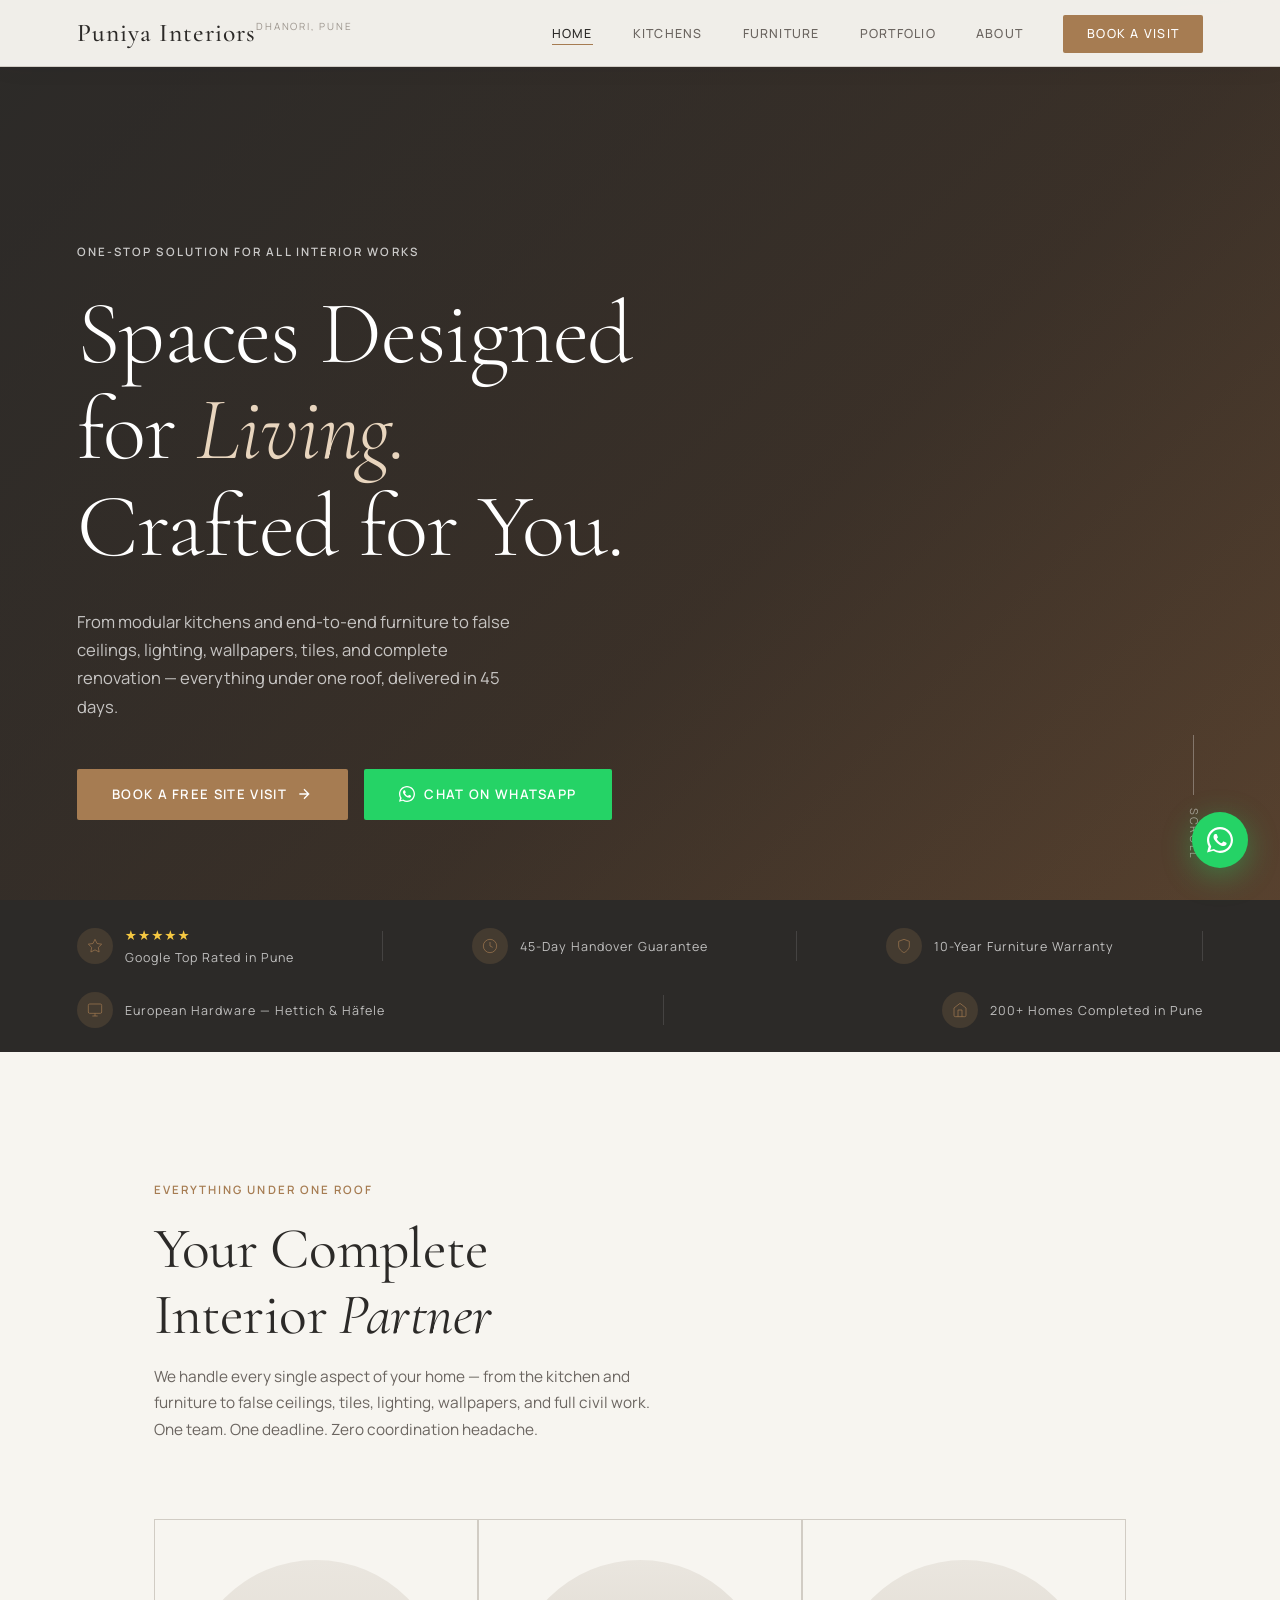
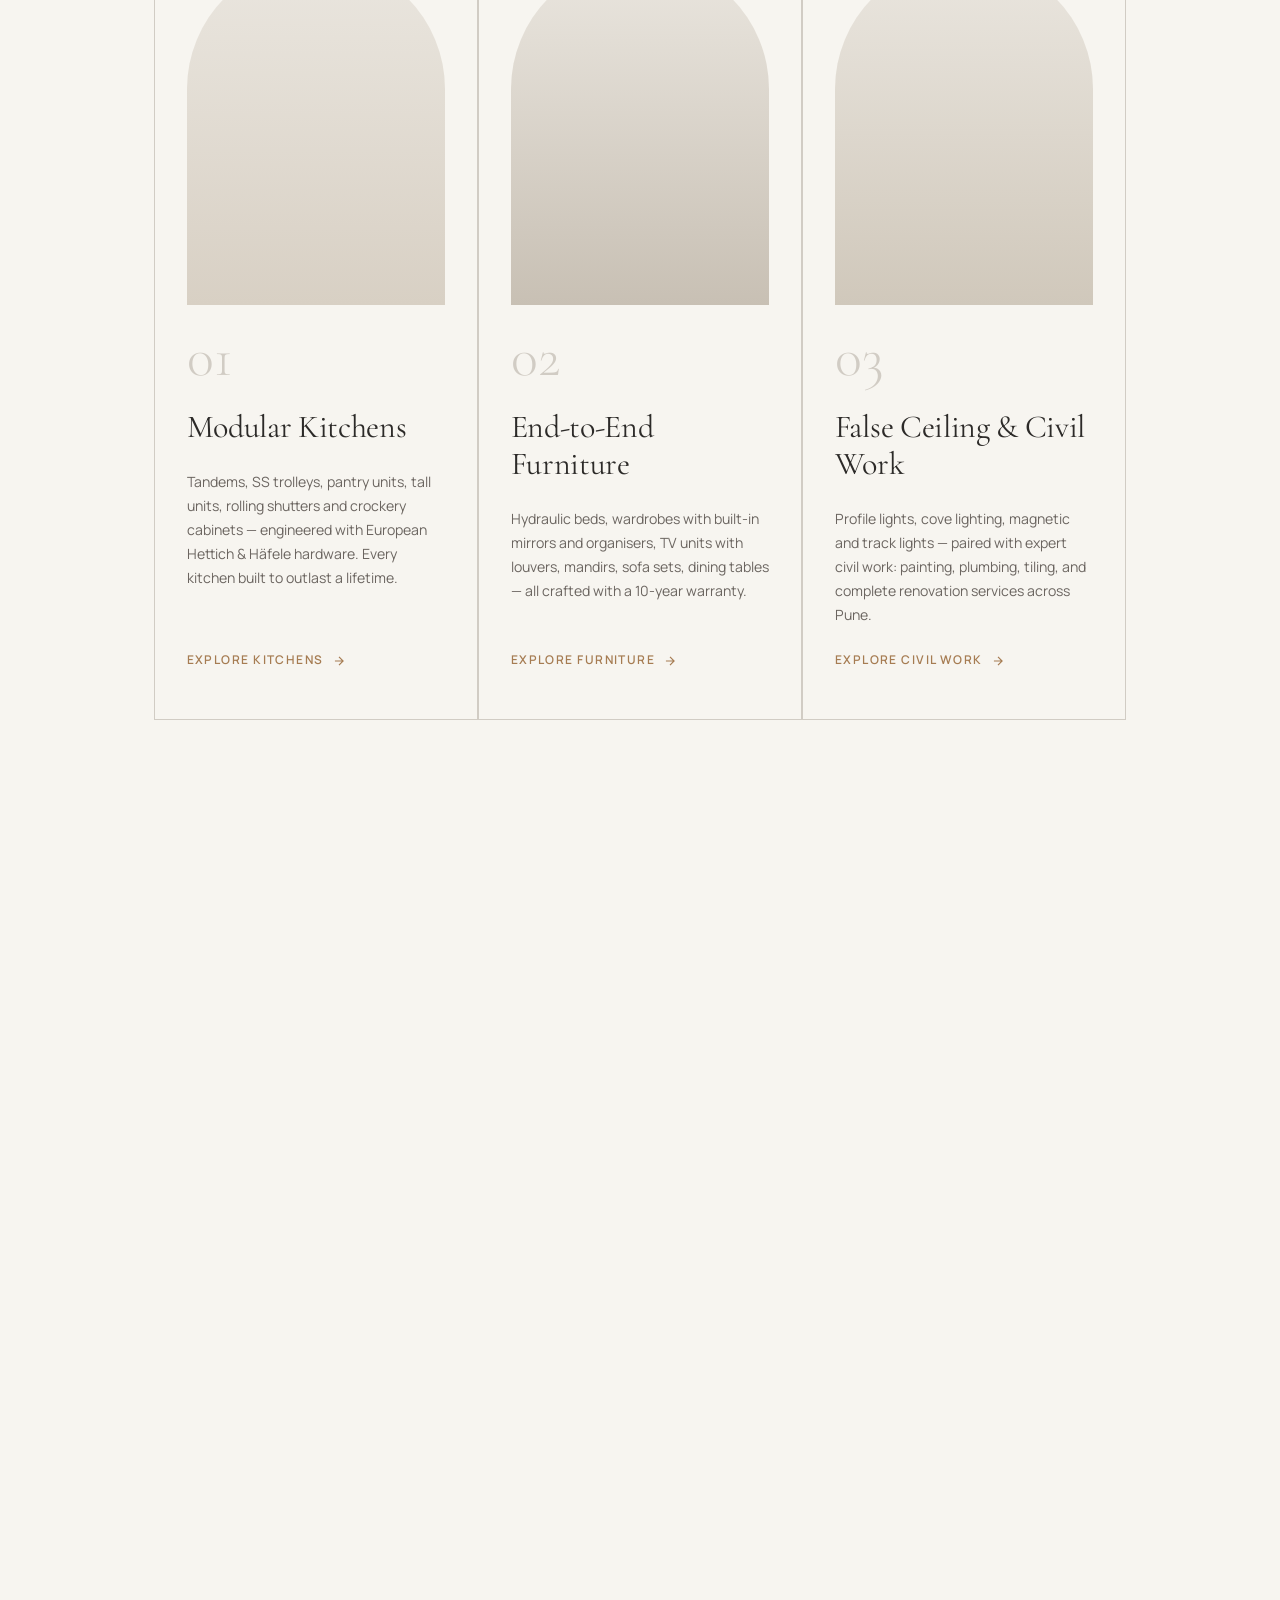
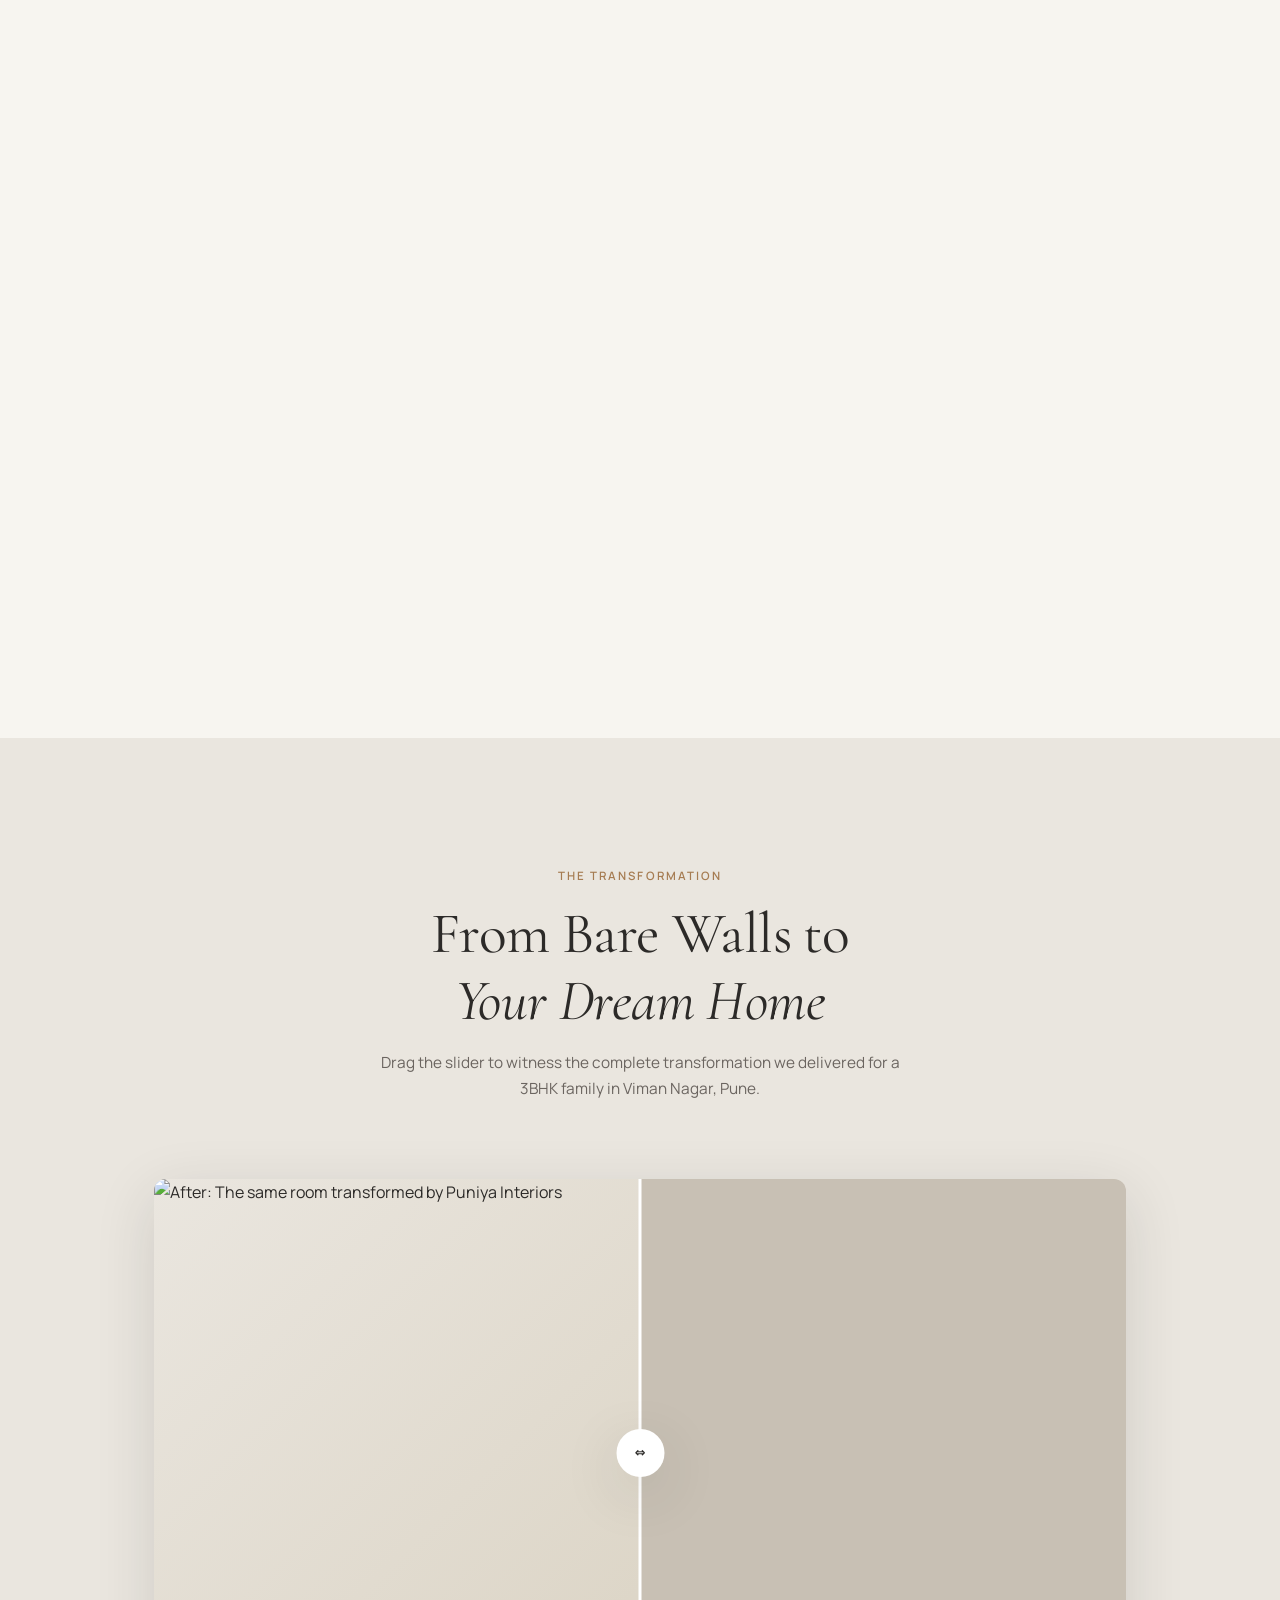
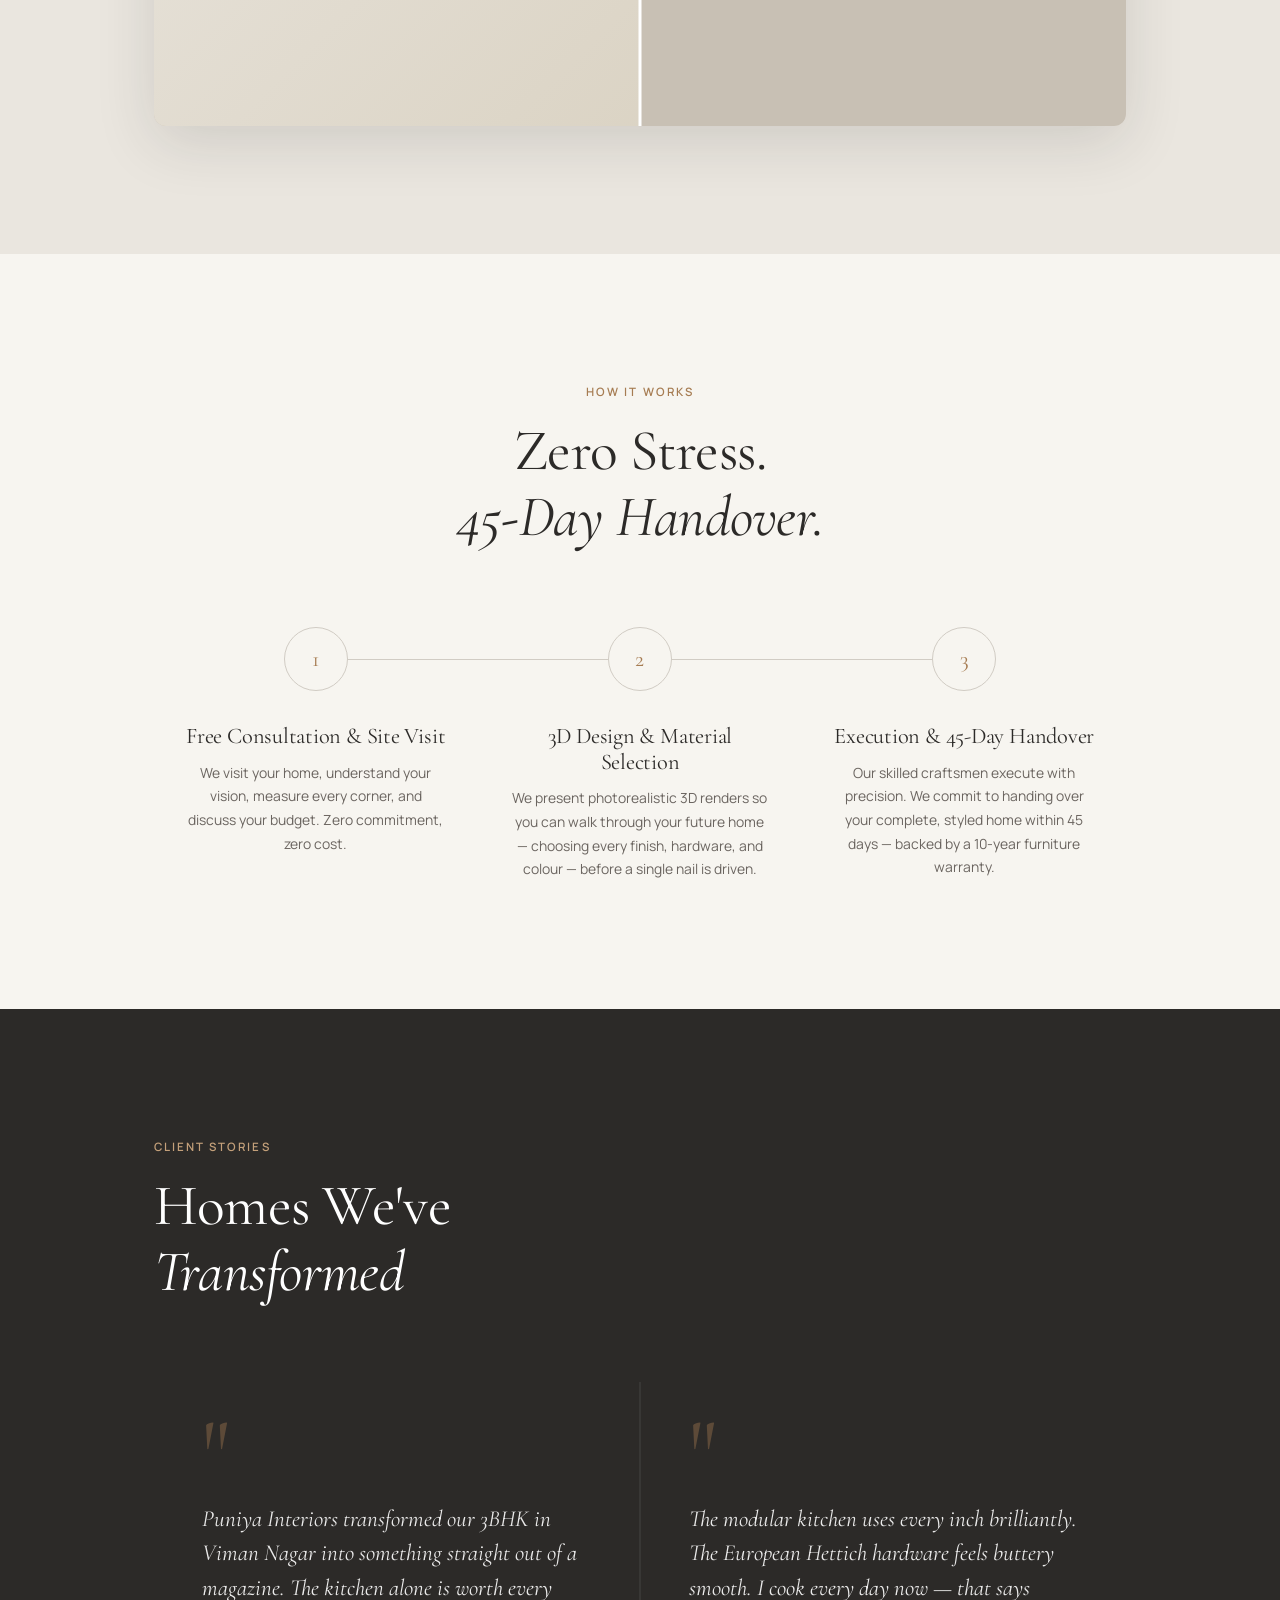
==== commit 0a49748a: "Update index.html" ====
--- a/index.html
+++ b/index.html
@@ -3,92 +3,67 @@
 <head>
   <meta charset="UTF-8" />
   <meta name="viewport" content="width=device-width, initial-scale=1.0" />
-  <meta name="description" content="Puniya Interiors — Premium interior design, modular kitchens, and custom furniture in Pune. Turning homes into sanctuaries since 2015. Visit our Dhanori showroom." />
-  <meta name="keywords" content="interior design Pune, modular kitchen Pune, Dhanori interiors, custom furniture Pune, Puniya Interiors, home renovation Pune" />
+  <meta name="description" content="Puniya Interiors — One-stop solution for all interior works in Pune. Modular kitchens, custom furniture, false ceilings, civil work & renovation. 45-day handover. 10-year warranty." />
+  <meta name="keywords" content="interior design Pune, modular kitchen Pune, false ceiling Pune, renovation Pune, furniture Pune, Dhanori interiors, Puniya Interiors" />
   <meta name="author" content="Puniya Interiors" />
-
-  <!-- Open Graph / Social Preview -->
   <meta property="og:type" content="website" />
-  <meta property="og:title" content="Puniya Interiors — Spaces Designed for Living" />
-  <meta property="og:description" content="Premium interior design, modular kitchens & custom furniture in Pune. Book a free site visit today." />
+  <meta property="og:title" content="Puniya Interiors — One-Stop Solution for All Interior Works" />
+  <meta property="og:description" content="Modular kitchens, furniture, false ceilings, civil work & renovation in Pune. 45-day handover. 10-year warranty." />
   <meta property="og:url" content="https://puniyainteriors.com" />
 
-  <!-- Local Business Schema — Helps Google rank you in Pune searches -->
   <script type="application/ld+json">
   {
     "@context": "https://schema.org",
     "@type": "InteriorDesigner",
     "name": "Puniya Interiors",
-    "description": "Premium interior design, modular kitchens, and custom furniture in Pune.",
+    "description": "One-stop solution for all interior works in Pune — modular kitchens, furniture, false ceilings, civil work and renovation.",
     "url": "https://puniyainteriors.com",
     "telephone": "+91-XXXXXXXXXX",
-    "address": {
-      "@type": "PostalAddress",
-      "streetAddress": "Your Showroom Address",
-      "addressLocality": "Dhanori",
-      "addressRegion": "Pune",
-      "postalCode": "411015",
-      "addressCountry": "IN"
-    },
-    "geo": {
-      "@type": "GeoCoordinates",
-      "latitude": "18.5904",
-      "longitude": "73.9317"
-    },
+    "address": { "@type": "PostalAddress", "streetAddress": "Your Showroom Address", "addressLocality": "Dhanori", "addressRegion": "Pune", "postalCode": "411015", "addressCountry": "IN" },
     "openingHours": "Mo-Sa 10:00-19:00",
-    "aggregateRating": {
-      "@type": "AggregateRating",
-      "ratingValue": "5.0",
-      "reviewCount": "47"
-    },
-    "priceRange": "₹₹₹"
+    "aggregateRating": { "@type": "AggregateRating", "ratingValue": "5.0", "reviewCount": "47" },
+    "priceRange": "intintint"
   }
   </script>
 
-  <title>Puniya Interiors — Spaces Designed for Living, Crafted for You</title>
-
-  <!-- Preconnect for fast Google Fonts load -->
+  <title>Puniya Interiors — One-Stop Solution for All Interior Works, Pune</title>
   <link rel="preconnect" href="https://fonts.googleapis.com" />
   <link rel="preconnect" href="https://fonts.gstatic.com" crossorigin />
-
   <link rel="stylesheet" href="css/style.css" />
 </head>
-
 <body>
 
-  <!-- PAGE TRANSITION OVERLAY (cross-fade between pages) -->
   <div class="page-transition enter" aria-hidden="true"></div>
 
-  <!-- ══════════════════════════════════════════
-       STICKY NAVIGATION
-  ══════════════════════════════════════════ -->
+  <!-- NAVIGATION -->
   <nav class="nav" role="navigation" aria-label="Main navigation">
-    <a href="index.html" class="nav-logo" aria-label="Puniya Interiors - Home">
-      <span class="nav-logo-name">Puniya Interiors</span>
-      <span class="nav-logo-tagline">Dhanori, Pune</span>
+    <a href="index.html" class="nav-logo" aria-label="Puniya Interiors Home">
+      <!--
+        LOGO: Add your logo as images/logo.png (SVG preferred, 180x52px transparent bg)
+        The text fallback shows automatically if no logo file exists.
+      -->
+      <img src="images/logo.png" alt="Puniya Interiors" class="nav-logo-img"
+        onerror="this.style.display='none';this.nextElementSibling.style.display='flex'" loading="eager" />
+      <span class="nav-logo-text-wrap" style="display:none">
+        <span class="nav-logo-name">Puniya Interiors</span>
+        <span class="nav-logo-tagline">Dhanori, Pune</span>
+      </span>
     </a>
 
-    <!-- Desktop Nav -->
     <ul class="nav-links">
       <li><a href="index.html" class="active">Home</a></li>
       <li><a href="modular-kitchens.html">Kitchens</a></li>
       <li><a href="custom-furniture.html">Furniture</a></li>
       <li><a href="portfolio.html">Portfolio</a></li>
       <li><a href="about.html">About</a></li>
-      <li>
-        <a href="contact.html" class="nav-cta">Book a Visit</a>
-      </li>
+      <li><a href="contact.html" class="nav-cta">Book a Visit</a></li>
     </ul>
 
-    <!-- Hamburger (Mobile) -->
     <button class="nav-hamburger" aria-label="Open menu" aria-expanded="false">
-      <span></span>
-      <span></span>
-      <span></span>
+      <span></span><span></span><span></span>
     </button>
   </nav>
 
-  <!-- Mobile Menu Overlay -->
   <nav class="nav-mobile" aria-label="Mobile navigation">
     <a href="index.html">Home</a>
     <a href="modular-kitchens.html">Kitchens</a>
@@ -99,35 +74,25 @@
   </nav>
 
 
-  <!-- ══════════════════════════════════════════
-       HERO SECTION
-  ══════════════════════════════════════════ -->
+  <!-- HERO -->
   <section class="hero" aria-label="Hero banner">
     <div class="hero-bg">
-      <!--
-        REPLACE THIS with your best kitchen or living room photo.
-        Ideal size: 2400 x 1600px, warm-lit, professional grade.
-      -->
-      <img
-        class="hero-bg-image"
-        src="images/hero-living-room.jpg"
+      <img class="hero-bg-image" src="images/hero-living-room.jpg"
         alt="A beautifully designed living space crafted by Puniya Interiors, Pune"
-        loading="eager"
-        fetchpriority="high"
-        onerror="this.closest('.hero-bg').style.background='linear-gradient(135deg,#2C2A28 0%,#4A3728 100%)'"
-      />
-    </div>
-
+        loading="eager" fetchpriority="high"
+        onerror="this.closest('.hero-bg').style.background='linear-gradient(135deg,#2C2A28 0%,#4A3728 100%)'" />
+    </div>
     <div class="hero-content">
-      <span class="eyebrow hero-eyebrow reveal">Pune's Premium Interior Studio</span>
+      <span class="eyebrow hero-eyebrow reveal">One-Stop Solution for All Interior Works</span>
       <h1 class="reveal reveal-delay-1">
         Spaces Designed<br/>
         for <em>Living.</em><br/>
         Crafted for You.
       </h1>
       <p class="hero-subtext reveal reveal-delay-2">
-        From modular kitchens to full home transformations — we turn
-        your vision into a sanctuary you'll be proud to call home.
+        From modular kitchens and end-to-end furniture to false ceilings,
+        lighting, wallpapers, tiles, and complete renovation —
+        everything under one roof, delivered in 45 days.
       </p>
       <div class="hero-actions reveal reveal-delay-3">
         <a href="contact.html" class="btn btn-primary">
@@ -135,22 +100,17 @@
           <svg width="16" height="16" viewBox="0 0 24 24" fill="none" stroke="currentColor" stroke-width="2" aria-hidden="true"><path d="M5 12h14M12 5l7 7-7 7"/></svg>
         </a>
         <a href="https://wa.me/91XXXXXXXXXX?text=Hi%20Puniya%20Interiors%2C%20I%20would%20like%20to%20discuss%20a%20project."
-           target="_blank"
-           rel="noopener noreferrer"
-           class="btn btn-whatsapp">
+           target="_blank" rel="noopener noreferrer" class="btn btn-whatsapp">
           <svg width="16" height="16" viewBox="0 0 24 24" fill="currentColor" aria-hidden="true"><path d="M17.472 14.382c-.297-.149-1.758-.867-2.03-.967-.273-.099-.471-.148-.67.15-.197.297-.767.966-.94 1.164-.173.199-.347.223-.644.075-.297-.15-1.255-.463-2.39-1.475-.883-.788-1.48-1.761-1.653-2.059-.173-.297-.018-.458.13-.606.134-.133.298-.347.446-.52.149-.174.198-.298.298-.497.099-.198.05-.371-.025-.52-.075-.149-.669-1.612-.916-2.207-.242-.579-.487-.5-.669-.51-.173-.008-.371-.01-.57-.01-.198 0-.52.074-.792.372-.272.297-1.04 1.016-1.04 2.479 0 1.462 1.065 2.875 1.213 3.074.149.198 2.096 3.2 5.077 4.487.709.306 1.262.489 1.694.625.712.227 1.36.195 1.871.118.571-.085 1.758-.719 2.006-1.413.248-.694.248-1.289.173-1.413-.074-.124-.272-.198-.57-.347z"/><path d="M12 0C5.373 0 0 5.373 0 12c0 2.125.557 4.122 1.529 5.859L.057 23.5l5.777-1.517A11.951 11.951 0 0012 24c6.627 0 12-5.373 12-12S18.627 0 12 0zm0 22c-1.893 0-3.667-.52-5.184-1.426l-.371-.22-3.43.9.916-3.345-.242-.383A9.953 9.953 0 012 12c0-5.514 4.486-10 10-10s10 4.486 10 10-4.486 10-10 10z"/></svg>
           <span>Chat on WhatsApp</span>
         </a>
       </div>
     </div>
-
     <div class="hero-scroll" aria-hidden="true">Scroll</div>
   </section>
 
 
-  <!-- ══════════════════════════════════════════
-       TRUST BAR
-  ══════════════════════════════════════════ -->
+  <!-- TRUST BAR -->
   <div class="trust-bar" role="complementary" aria-label="Trust indicators">
     <div class="trust-bar-inner">
       <div class="trust-item">
@@ -162,182 +122,186 @@
           <span>Google Top Rated in Pune</span>
         </div>
       </div>
-
       <div class="trust-divider" aria-hidden="true"></div>
-
       <div class="trust-item">
         <div class="trust-item-icon">
-          <svg viewBox="0 0 24 24" aria-hidden="true"><rect x="2" y="3" width="20" height="14" rx="2" ry="2"/><path d="M8 21h8M12 17v4"/></svg>
-        </div>
-        <span>Authorized Hettich &amp; Häfele Partner</span>
-      </div>
-
+          <svg viewBox="0 0 24 24" aria-hidden="true"><circle cx="12" cy="12" r="10"/><polyline points="12 6 12 12 16 14"/></svg>
+        </div>
+        <span>45-Day Handover Guarantee</span>
+      </div>
       <div class="trust-divider" aria-hidden="true"></div>
-
+      <div class="trust-item">
+        <div class="trust-item-icon">
+          <svg viewBox="0 0 24 24" aria-hidden="true"><path d="M12 22s8-4 8-10V5l-8-3-8 3v7c0 6 8 10 8 10z"/></svg>
+        </div>
+        <span>10-Year Furniture Warranty</span>
+      </div>
+      <div class="trust-divider" aria-hidden="true"></div>
+      <div class="trust-item">
+        <div class="trust-item-icon">
+          <svg viewBox="0 0 24 24" aria-hidden="true"><rect x="2" y="3" width="20" height="14" rx="2"/><path d="M8 21h8M12 17v4"/></svg>
+        </div>
+        <span>European Hardware — Hettich &amp; Häfele</span>
+      </div>
+      <div class="trust-divider" aria-hidden="true"></div>
       <div class="trust-item">
         <div class="trust-item-icon">
           <svg viewBox="0 0 24 24" aria-hidden="true"><path d="M3 9l9-7 9 7v11a2 2 0 01-2 2H5a2 2 0 01-2-2z"/><polyline points="9 22 9 12 15 12 15 22"/></svg>
         </div>
         <span>200+ Homes Completed in Pune</span>
       </div>
-
-      <div class="trust-divider" aria-hidden="true"></div>
-
-      <div class="trust-item">
-        <div class="trust-item-icon">
-          <svg viewBox="0 0 24 24" aria-hidden="true"><circle cx="12" cy="12" r="10"/><polyline points="12 6 12 12 16 14"/></svg>
-        </div>
-        <span>On-Time Delivery Guarantee</span>
-      </div>
     </div>
   </div>
 
 
-  <!-- ══════════════════════════════════════════
-       SERVICES — Editorial 3-Column Layout
-  ══════════════════════════════════════════ -->
+  <!-- SERVICES — 3 Featured + Full Icon Grid -->
   <section class="services" aria-labelledby="services-heading">
     <div class="container">
       <div class="section-header reveal">
-        <span class="eyebrow">What We Create</span>
+        <span class="eyebrow">Everything Under One Roof</span>
         <h2 id="services-heading">
-          Every Space Tells<br/>
-          a Story We <em>Craft</em>
+          Your Complete<br/>
+          Interior <em>Partner</em>
         </h2>
-      </div>
-
+        <p style="margin-top:1rem;max-width:56ch;">
+          We handle every single aspect of your home — from the kitchen
+          and furniture to false ceilings, tiles, lighting, wallpapers, and full
+          civil work. One team. One deadline. Zero coordination headache.
+        </p>
+      </div>
+
+      <!-- 3 featured arch-image cards -->
       <div class="services-grid">
 
-        <!-- Service 1: Modular Kitchens -->
+        <!-- 01 — Modular Kitchens FIRST -->
         <article class="service-card reveal reveal-delay-1">
           <div class="service-arch">
-            <!--
-              REPLACE: Photo of your most impressive modular kitchen
-              Size: 600 x 800px, warm natural light
-            -->
-            <img
-              src="images/kitchen-card.jpg"
-              alt="Premium modular kitchen with Hettich hardware designed by Puniya Interiors"
-              loading="lazy"
-              class="img-placeholder"
-              onerror="this.style.display='none';this.parentElement.style.background='linear-gradient(180deg,#EAE6DF,#D8D0C4)'"
-            />
+            <img src="images/kitchen-card.jpg" alt="Premium modular kitchen with European hardware by Puniya Interiors"
+              loading="lazy" onerror="this.style.display='none';this.parentElement.style.background='linear-gradient(180deg,#EAE6DF,#D8D0C4)'" />
           </div>
           <span class="service-number">01</span>
           <h3>Modular Kitchens</h3>
           <p>
-            Precision-engineered with Hettich and Häfele hardware.
-            From compact studio kitchens to expansive island layouts —
-            every drawer, shelf, and corner optimized for your life.
+            Tandems, SS trolleys, pantry units, tall units, rolling shutters
+            and crockery cabinets — engineered with European Hettich &amp; Häfele
+            hardware. Every kitchen built to outlast a lifetime.
           </p>
-          <a href="modular-kitchens.html" class="service-link" aria-label="Learn more about our modular kitchens">
+          <a href="modular-kitchens.html" class="service-link">
             Explore Kitchens
             <svg width="14" height="14" viewBox="0 0 24 24" fill="none" stroke="currentColor" stroke-width="2" aria-hidden="true"><path d="M5 12h14M12 5l7 7-7 7"/></svg>
           </a>
         </article>
 
-        <!-- Service 2: Custom Furniture -->
+        <!-- 02 — End-to-End Furniture -->
         <article class="service-card reveal reveal-delay-2">
           <div class="service-arch">
-            <!--
-              REPLACE: Photo of your best custom furniture piece or wardrobe
-            -->
-            <img
-              src="images/furniture-card.jpg"
-              alt="Bespoke custom furniture designed and crafted by Puniya Interiors"
-              loading="lazy"
-              onerror="this.style.display='none';this.parentElement.style.background='linear-gradient(180deg,#EAE6DF,#C8C0B4)'"
-            />
+            <img src="images/furniture-card.jpg" alt="Bespoke end-to-end furniture by Puniya Interiors, Pune"
+              loading="lazy" onerror="this.style.display='none';this.parentElement.style.background='linear-gradient(180deg,#EAE6DF,#C8C0B4)'" />
           </div>
           <span class="service-number">02</span>
-          <h3>Custom Furniture &amp; Décor</h3>
+          <h3>End-to-End Furniture</h3>
           <p>
-            Wardrobes that breathe, beds that anchor, shelving that
-            defines — each piece crafted from premium materials,
-            designed exclusively for your space and personality.
+            Hydraulic beds, wardrobes with built-in mirrors and organisers,
+            TV units with louvers, mandirs, sofa sets, dining tables —
+            all crafted with a 10-year warranty.
           </p>
-          <a href="custom-furniture.html" class="service-link" aria-label="Learn more about our custom furniture">
+          <a href="custom-furniture.html" class="service-link">
             Explore Furniture
             <svg width="14" height="14" viewBox="0 0 24 24" fill="none" stroke="currentColor" stroke-width="2" aria-hidden="true"><path d="M5 12h14M12 5l7 7-7 7"/></svg>
           </a>
         </article>
 
-        <!-- Service 3: Turnkey Interiors -->
+        <!-- 03 — False Ceiling & Civil Work (replaces Turnkey) -->
         <article class="service-card reveal reveal-delay-3">
           <div class="service-arch">
-            <!--
-              REPLACE: Photo of a complete full-home turnkey project
-            -->
-            <img
-              src="images/turnkey-card.jpg"
-              alt="Complete turnkey interior design project by Puniya Interiors, Pune"
-              loading="lazy"
-              onerror="this.style.display='none';this.parentElement.style.background='linear-gradient(180deg,#EAE6DF,#D0C8BB)'"
-            />
+            <img src="images/ceiling-card.jpg" alt="False ceiling and civil work by Puniya Interiors"
+              loading="lazy" onerror="this.style.display='none';this.parentElement.style.background='linear-gradient(180deg,#EAE6DF,#D0C8BB)'" />
           </div>
           <span class="service-number">03</span>
-          <h3>Turnkey Interiors</h3>
+          <h3>False Ceiling &amp; Civil Work</h3>
           <p>
-            Hand us the keys. We handle everything — from 3D design
-            concepts and material selection to final execution and
-            styling — delivering a complete home without the stress.
+            Profile lights, cove lighting, magnetic and track lights —
+            paired with expert civil work: painting, plumbing, tiling,
+            and complete renovation services across Pune.
           </p>
-          <a href="portfolio.html" class="service-link" aria-label="View our portfolio of turnkey projects">
-            View Portfolio
+          <a href="custom-furniture.html#civil" class="service-link">
+            Explore Civil Work
             <svg width="14" height="14" viewBox="0 0 24 24" fill="none" stroke="currentColor" stroke-width="2" aria-hidden="true"><path d="M5 12h14M12 5l7 7-7 7"/></svg>
           </a>
         </article>
 
       </div>
-    </div>
-  </section>
-
-
-  <!-- ══════════════════════════════════════════
-       BEFORE & AFTER SLIDER
-  ══════════════════════════════════════════ -->
+
+      <!-- Full services pill grid — all 11 categories -->
+      <div class="all-services-grid reveal">
+        <a href="modular-kitchens.html" class="svc-pill">
+          <svg viewBox="0 0 24 24" fill="none" stroke="currentColor" stroke-width="1.5" aria-hidden="true"><rect x="2" y="7" width="20" height="14" rx="2"/><path d="M16 7V5a2 2 0 00-2-2h-4a2 2 0 00-2 2v2"/><line x1="12" y1="12" x2="12" y2="16"/></svg>
+          Modular Kitchens
+        </a>
+        <a href="custom-furniture.html" class="svc-pill">
+          <svg viewBox="0 0 24 24" fill="none" stroke="currentColor" stroke-width="1.5" aria-hidden="true"><rect x="3" y="3" width="18" height="18" rx="2"/><path d="M3 9h18M9 21V9"/></svg>
+          Wardrobes &amp; Bedroom
+        </a>
+        <a href="custom-furniture.html#living" class="svc-pill">
+          <svg viewBox="0 0 24 24" fill="none" stroke="currentColor" stroke-width="1.5" aria-hidden="true"><rect x="2" y="7" width="20" height="13" rx="2"/><path d="M2 12h20M6 7V5a2 2 0 012-2h8a2 2 0 012 2v2"/></svg>
+          Living Room
+        </a>
+        <a href="custom-furniture.html#entrance" class="svc-pill">
+          <svg viewBox="0 0 24 24" fill="none" stroke="currentColor" stroke-width="1.5" aria-hidden="true"><path d="M3 12l9-9 9 9M5 10v9a1 1 0 001 1h4v-5h4v5h4a1 1 0 001-1v-9"/></svg>
+          Entrance &amp; Main Door
+        </a>
+        <a href="custom-furniture.html#civil" class="svc-pill">
+          <svg viewBox="0 0 24 24" fill="none" stroke="currentColor" stroke-width="1.5" aria-hidden="true"><path d="M4 15s1-1 4-1 5 2 8 2 4-1 4-1V3s-1 1-4 1-5-2-8-2-4 1-4 1z"/><line x1="4" y1="22" x2="4" y2="15"/></svg>
+          False Ceiling
+        </a>
+        <a href="custom-furniture.html#lighting" class="svc-pill">
+          <svg viewBox="0 0 24 24" fill="none" stroke="currentColor" stroke-width="1.5" aria-hidden="true"><circle cx="12" cy="12" r="5"/><line x1="12" y1="1" x2="12" y2="3"/><line x1="12" y1="21" x2="12" y2="23"/><line x1="4.22" y1="4.22" x2="5.64" y2="5.64"/><line x1="18.36" y1="18.36" x2="19.78" y2="19.78"/><line x1="1" y1="12" x2="3" y2="12"/><line x1="21" y1="12" x2="23" y2="12"/></svg>
+          Lighting Design
+        </a>
+        <a href="custom-furniture.html#wallpaper" class="svc-pill">
+          <svg viewBox="0 0 24 24" fill="none" stroke="currentColor" stroke-width="1.5" aria-hidden="true"><rect x="3" y="3" width="18" height="18" rx="2"/><path d="M3 9h18M3 15h18M9 3v18M15 3v18"/></svg>
+          Wallpapers
+        </a>
+        <a href="custom-furniture.html#tiles" class="svc-pill">
+          <svg viewBox="0 0 24 24" fill="none" stroke="currentColor" stroke-width="1.5" aria-hidden="true"><rect x="2" y="2" width="9" height="9"/><rect x="13" y="2" width="9" height="9"/><rect x="2" y="13" width="9" height="9"/><rect x="13" y="13" width="9" height="9"/></svg>
+          Tiles &amp; Marble
+        </a>
+        <a href="custom-furniture.html#civil" class="svc-pill">
+          <svg viewBox="0 0 24 24" fill="none" stroke="currentColor" stroke-width="1.5" aria-hidden="true"><path d="M14 2H6a2 2 0 00-2 2v16a2 2 0 002 2h12a2 2 0 002-2V8z"/><polyline points="14 2 14 8 20 8"/></svg>
+          Civil &amp; Renovation
+        </a>
+        <a href="custom-furniture.html#balcony" class="svc-pill">
+          <svg viewBox="0 0 24 24" fill="none" stroke="currentColor" stroke-width="1.5" aria-hidden="true"><path d="M3 21h18M5 21V7l7-4 7 4v14M9 21v-6h6v6"/></svg>
+          Balcony &amp; PVC
+        </a>
+        <a href="contact.html" class="svc-pill">
+          <svg viewBox="0 0 24 24" fill="none" stroke="currentColor" stroke-width="1.5" aria-hidden="true"><path d="M21 16V8a2 2 0 00-1-1.73l-7-4a2 2 0 00-2 0l-7 4A2 2 0 003 8v8a2 2 0 001 1.73l7 4a2 2 0 002 0l7-4A2 2 0 0021 16z"/></svg>
+          Commercial Spaces
+        </a>
+      </div>
+    </div>
+  </section>
+
+
+  <!-- BEFORE & AFTER SLIDER -->
   <section class="slider-section" aria-labelledby="ba-heading">
     <div class="container">
       <div class="section-header text-center reveal">
         <span class="eyebrow">The Transformation</span>
         <h2 id="ba-heading">From Bare Walls to<br/><em>Your Dream Home</em></h2>
-        <p style="margin-top:1rem;">
-          Drag the slider to witness the complete transformation we delivered
-          for a 3BHK family in Viman Nagar, Pune.
-        </p>
-      </div>
-
+        <p style="margin-top:1rem;">Drag the slider to witness the complete transformation we delivered for a 3BHK family in Viman Nagar, Pune.</p>
+      </div>
       <div class="slider-wrapper reveal" role="img" aria-label="Before and after interior transformation slider">
-        <!-- BEFORE image -->
         <div class="slider-before">
-          <!--
-            REPLACE: A "before" photo of an empty/raw apartment
-            Size: 1600 x 900px
-          -->
-          <img
-            src="images/before-room.jpg"
-            alt="Before: Empty apartment before Puniya Interiors transformation"
-            loading="lazy"
-            onerror="this.closest('.slider-before').style.background='#C8C0B4'"
-          />
+          <img src="images/before-room.jpg" alt="Before: Empty apartment before Puniya Interiors renovation"
+            loading="lazy" onerror="this.closest('.slider-before').style.background='#C8C0B4'" />
           <span class="slider-label slider-label-before">Before</span>
         </div>
-
-        <!-- AFTER image -->
         <div class="slider-after" aria-hidden="true">
-          <!--
-            REPLACE: The same room AFTER transformation — same angle, same crop
-          -->
-          <img
-            src="images/after-room.jpg"
-            alt="After: The same room beautifully transformed by Puniya Interiors"
-            loading="lazy"
-            onerror="this.closest('.slider-after').style.background='linear-gradient(135deg,#EAE6DF,#D4CBB8)'"
-          />
+          <img src="images/after-room.jpg" alt="After: The same room transformed by Puniya Interiors"
+            loading="lazy" onerror="this.closest('.slider-after').style.background='linear-gradient(135deg,#EAE6DF,#D4CBB8)'" />
           <span class="slider-label slider-label-after">After</span>
         </div>
-
-        <!-- Drag handle -->
         <div class="slider-handle" aria-hidden="true">
           <div class="slider-handle-circle">⇔</div>
         </div>
@@ -346,78 +310,51 @@
   </section>
 
 
-  <!-- ══════════════════════════════════════════
-       THE PROCESS — 3-Step Timeline
-  ══════════════════════════════════════════ -->
+  <!-- PROCESS — 45-day handover -->
   <section class="process" aria-labelledby="process-heading">
     <div class="container">
       <div class="section-header text-center reveal">
         <span class="eyebrow">How It Works</span>
-        <h2 id="process-heading">Zero Stress.<br/><em>Flawless Results.</em></h2>
-      </div>
-
+        <h2 id="process-heading">Zero Stress.<br/><em>45-Day Handover.</em></h2>
+      </div>
       <div class="process-steps">
-
         <div class="process-step reveal reveal-delay-1">
           <div class="process-number" aria-hidden="true">1</div>
           <div>
             <h4>Free Consultation &amp; Site Visit</h4>
-            <p>
-              We visit your home, understand your vision, measure every
-              corner, and discuss your budget. Zero commitment required.
-            </p>
-          </div>
-        </div>
-
+            <p>We visit your home, understand your vision, measure every corner, and discuss your budget. Zero commitment, zero cost.</p>
+          </div>
+        </div>
         <div class="process-step reveal reveal-delay-2">
           <div class="process-number" aria-hidden="true">2</div>
           <div>
             <h4>3D Design &amp; Material Selection</h4>
-            <p>
-              We present photorealistic 3D renders so you can walk
-              through your future home before a single nail is driven.
-            </p>
-          </div>
-        </div>
-
+            <p>We present photorealistic 3D renders so you can walk through your future home — choosing every finish, hardware, and colour — before a single nail is driven.</p>
+          </div>
+        </div>
         <div class="process-step reveal reveal-delay-3">
           <div class="process-number" aria-hidden="true">3</div>
           <div>
-            <h4>Flawless Execution &amp; Handover</h4>
-            <p>
-              Our skilled craftsmen bring the design to life with
-              precision. We hand over your complete, styled home on schedule.
-            </p>
-          </div>
-        </div>
-
-      </div>
-    </div>
-  </section>
-
-
-  <!-- ══════════════════════════════════════════
-       TESTIMONIALS
-  ══════════════════════════════════════════ -->
+            <h4>Execution &amp; 45-Day Handover</h4>
+            <p>Our skilled craftsmen execute with precision. We commit to handing over your complete, styled home within 45 days — backed by a 10-year furniture warranty.</p>
+          </div>
+        </div>
+      </div>
+    </div>
+  </section>
+
+
+  <!-- TESTIMONIALS -->
   <section class="testimonials" aria-labelledby="testimonials-heading">
     <div class="container">
       <div class="section-header reveal">
         <span class="eyebrow">Client Stories</span>
-        <h2 id="testimonials-heading">
-          Homes We've<br/>
-          <em>Transformed</em>
-        </h2>
-      </div>
-
+        <h2 id="testimonials-heading">Homes We've<br/><em>Transformed</em></h2>
+      </div>
       <div class="testimonials-grid">
-
         <article class="testimonial-card reveal reveal-delay-1">
           <span class="testimonial-quote-mark" aria-hidden="true">"</span>
-          <p class="testimonial-text">
-            Puniya Interiors transformed our 3BHK in Viman Nagar into
-            something straight out of a magazine. The kitchen alone is
-            worth every rupee. Our guests can't stop asking who did it.
-          </p>
+          <p class="testimonial-text">Puniya Interiors transformed our 3BHK in Viman Nagar into something straight out of a magazine. The kitchen alone is worth every rupee. Our guests can't stop asking who did it.</p>
           <div class="testimonial-author">
             <div class="testimonial-avatar" aria-hidden="true">R</div>
             <div>
@@ -427,14 +364,9 @@
             </div>
           </div>
         </article>
-
         <article class="testimonial-card reveal reveal-delay-2">
           <span class="testimonial-quote-mark" aria-hidden="true">"</span>
-          <p class="testimonial-text">
-            The modular kitchen they designed for us uses every inch
-            brilliantly. The Hettich hardware feels buttery smooth.
-            I cook every day now — that says everything.
-          </p>
+          <p class="testimonial-text">The modular kitchen uses every inch brilliantly. The European Hettich hardware feels buttery smooth. I cook every day now — that says everything.</p>
           <div class="testimonial-author">
             <div class="testimonial-avatar" aria-hidden="true">P</div>
             <div>
@@ -444,14 +376,9 @@
             </div>
           </div>
         </article>
-
         <article class="testimonial-card reveal reveal-delay-3">
           <span class="testimonial-quote-mark" aria-hidden="true">"</span>
-          <p class="testimonial-text">
-            Transparent pricing, zero hidden costs, and they delivered
-            exactly on day 45 as promised. In Pune's interior market,
-            that kind of professionalism is rare. Highly recommend.
-          </p>
+          <p class="testimonial-text">Transparent pricing, zero hidden costs, and they delivered exactly on day 45 as promised. In Pune's interior market, that kind of professionalism is rare. Highly recommend.</p>
           <div class="testimonial-author">
             <div class="testimonial-avatar" aria-hidden="true">A</div>
             <div>
@@ -461,14 +388,9 @@
             </div>
           </div>
         </article>
-
         <article class="testimonial-card reveal reveal-delay-4">
           <span class="testimonial-quote-mark" aria-hidden="true">"</span>
-          <p class="testimonial-text">
-            The 3D renders they showed us were so accurate — the final
-            home looked even better. The team was professional, clean,
-            and respectful of our space throughout.
-          </p>
+          <p class="testimonial-text">They handled everything — kitchen, wardrobes, false ceiling, lighting, and all civil work. One team, one point of contact, zero stress. The 10-year warranty gave us real confidence.</p>
           <div class="testimonial-author">
             <div class="testimonial-avatar" aria-hidden="true">M</div>
             <div>
@@ -478,31 +400,22 @@
             </div>
           </div>
         </article>
-
-      </div>
-    </div>
-  </section>
-
-
-  <!-- ══════════════════════════════════════════
-       FINAL CTA BANNER
-  ══════════════════════════════════════════ -->
+      </div>
+    </div>
+  </section>
+
+
+  <!-- CTA BANNER -->
   <section class="cta-banner" aria-labelledby="cta-heading">
     <h2 id="cta-heading">Ready to Transform<br/><em>Your Home?</em></h2>
-    <p>
-      Book a free, no-obligation site visit. We come to you,
-      listen to your vision, and show you exactly what's possible.
-    </p>
+    <p>Book a free, no-obligation site visit. We come to you, listen to your vision, and show you exactly what's possible — delivered in 45 days.</p>
     <div class="cta-banner-actions">
       <a href="contact.html" class="btn btn-light">
         Schedule a Free Site Visit
         <svg width="16" height="16" viewBox="0 0 24 24" fill="none" stroke="currentColor" stroke-width="2" aria-hidden="true"><path d="M5 12h14M12 5l7 7-7 7"/></svg>
       </a>
-      <a
-        href="https://wa.me/91XXXXXXXXXX?text=Hi%20Puniya%20Interiors%2C%20I%20would%20like%20to%20book%20a%20site%20visit."
-        target="_blank"
-        rel="noopener noreferrer"
-        class="btn btn-ghost-white">
+      <a href="https://wa.me/91XXXXXXXXXX?text=Hi%20Puniya%20Interiors%2C%20I%20would%20like%20to%20book%20a%20site%20visit."
+         target="_blank" rel="noopener noreferrer" class="btn btn-ghost-white">
         <svg width="16" height="16" viewBox="0 0 24 24" fill="currentColor" aria-hidden="true"><path d="M17.472 14.382c-.297-.149-1.758-.867-2.03-.967-.273-.099-.471-.148-.67.15-.197.297-.767.966-.94 1.164-.173.199-.347.223-.644.075-.297-.15-1.255-.463-2.39-1.475-.883-.788-1.48-1.761-1.653-2.059-.173-.297-.018-.458.13-.606.134-.133.298-.347.446-.52.149-.174.198-.298.298-.497.099-.198.05-.371-.025-.52-.075-.149-.669-1.612-.916-2.207-.242-.579-.487-.5-.669-.51-.173-.008-.371-.01-.57-.01-.198 0-.52.074-.792.372-.272.297-1.04 1.016-1.04 2.479 0 1.462 1.065 2.875 1.213 3.074.149.198 2.096 3.2 5.077 4.487.709.306 1.262.489 1.694.625.712.227 1.36.195 1.871.118.571-.085 1.758-.719 2.006-1.413.248-.694.248-1.289.173-1.413-.074-.124-.272-.198-.57-.347z"/><path d="M12 0C5.373 0 0 5.373 0 12c0 2.125.557 4.122 1.529 5.859L.057 23.5l5.777-1.517A11.951 11.951 0 0012 24c6.627 0 12-5.373 12-12S18.627 0 12 0zm0 22c-1.893 0-3.667-.52-5.184-1.426l-.371-.22-3.43.9.916-3.345-.242-.383A9.953 9.953 0 012 12c0-5.514 4.486-10 10-10s10 4.486 10 10-4.486 10-10 10z"/></svg>
         WhatsApp Us Now
       </a>
@@ -510,52 +423,42 @@
   </section>
 
 
-  <!-- ══════════════════════════════════════════
-       FOOTER
-  ══════════════════════════════════════════ -->
+  <!-- FOOTER -->
   <footer class="footer" role="contentinfo">
     <div class="footer-grid">
-
-      <!-- Brand Column -->
       <div class="footer-brand">
-        <div class="nav-logo">
-          <span class="nav-logo-name">Puniya Interiors</span>
-          <span class="nav-logo-tagline">Dhanori, Pune — Est. 2015</span>
-        </div>
-        <p>
-          Crafting premium living spaces across Pune for over a decade.
-          Every project is a promise — of quality, precision, and a home
-          you'll love for years.
-        </p>
-      </div>
-
-      <!-- Navigation Column -->
+        <div class="nav-logo" style="margin-bottom:1rem;">
+          <img src="images/logo.png" alt="Puniya Interiors" class="footer-logo-img"
+            onerror="this.style.display='none';this.nextElementSibling.style.display='flex'" />
+          <span class="nav-logo-text-wrap" style="display:none">
+            <span class="nav-logo-name">Puniya Interiors</span>
+            <span class="nav-logo-tagline">Dhanori, Pune — Est. 2015</span>
+          </span>
+        </div>
+        <p>Pune's one-stop solution for all interior works — modular kitchens, end-to-end furniture, false ceilings, renovation and more. Delivered in 45 days with a 10-year warranty.</p>
+      </div>
       <div class="footer-col">
         <h5>Explore</h5>
         <ul>
           <li><a href="index.html">Home</a></li>
           <li><a href="modular-kitchens.html">Modular Kitchens</a></li>
-          <li><a href="custom-furniture.html">Custom Furniture</a></li>
+          <li><a href="custom-furniture.html">End-to-End Furniture</a></li>
           <li><a href="portfolio.html">Our Portfolio</a></li>
           <li><a href="about.html">Our Story</a></li>
           <li><a href="contact.html">Contact Us</a></li>
         </ul>
       </div>
-
-      <!-- Services Column -->
       <div class="footer-col">
         <h5>Services</h5>
         <ul>
           <li><a href="modular-kitchens.html">Modular Kitchens</a></li>
-          <li><a href="custom-furniture.html">Wardrobes &amp; Storage</a></li>
-          <li><a href="custom-furniture.html">Living Room Design</a></li>
-          <li><a href="custom-furniture.html">Bedroom Interiors</a></li>
-          <li><a href="contact.html">Turnkey Projects</a></li>
+          <li><a href="custom-furniture.html">Wardrobes &amp; Bedrooms</a></li>
+          <li><a href="custom-furniture.html#living">Living Room &amp; TV Units</a></li>
+          <li><a href="custom-furniture.html#civil">False Ceiling &amp; Lighting</a></li>
+          <li><a href="custom-furniture.html#civil">Civil Work &amp; Renovation</a></li>
           <li><a href="contact.html">Commercial Spaces</a></li>
         </ul>
       </div>
-
-      <!-- Contact Column -->
       <div class="footer-col">
         <h5>Visit Us</h5>
         <div class="footer-contact-item">
@@ -571,29 +474,18 @@
           <span>Mon – Sat: 10 AM – 7 PM</span>
         </div>
       </div>
-
-    </div>
-
+    </div>
     <div class="footer-bottom">
       <span>© 2026 Puniya Interiors. All rights reserved.</span>
-      <span>Designed with precision in Pune.</span>
+      <span>One-Stop Solution for All Interior Works — Pune.</span>
     </div>
   </footer>
 
-  <!-- ══════════════════════════════════════════
-       FLOATING WHATSAPP BUTTON (always visible)
-  ══════════════════════════════════════════ -->
-  <a
-    href="https://wa.me/91XXXXXXXXXX?text=Hi%20Puniya%20Interiors%2C%20I%27d%20like%20to%20discuss%20my%20interior%20project."
-    class="whatsapp-float"
-    target="_blank"
-    rel="noopener noreferrer"
-    aria-label="Chat with Puniya Interiors on WhatsApp">
+  <a href="https://wa.me/91XXXXXXXXXX?text=Hi%20Puniya%20Interiors%2C%20I%27d%20like%20to%20discuss%20my%20interior%20project."
+     class="whatsapp-float" target="_blank" rel="noopener noreferrer" aria-label="Chat on WhatsApp">
     <svg viewBox="0 0 24 24" aria-hidden="true"><path d="M17.472 14.382c-.297-.149-1.758-.867-2.03-.967-.273-.099-.471-.148-.67.15-.197.297-.767.966-.94 1.164-.173.199-.347.223-.644.075-.297-.15-1.255-.463-2.39-1.475-.883-.788-1.48-1.761-1.653-2.059-.173-.297-.018-.458.13-.606.134-.133.298-.347.446-.52.149-.174.198-.298.298-.497.099-.198.05-.371-.025-.52-.075-.149-.669-1.612-.916-2.207-.242-.579-.487-.5-.669-.51-.173-.008-.371-.01-.57-.01-.198 0-.52.074-.792.372-.272.297-1.04 1.016-1.04 2.479 0 1.462 1.065 2.875 1.213 3.074.149.198 2.096 3.2 5.077 4.487.709.306 1.262.489 1.694.625.712.227 1.36.195 1.871.118.571-.085 1.758-.719 2.006-1.413.248-.694.248-1.289.173-1.413-.074-.124-.272-.198-.57-.347z"/><path d="M12 0C5.373 0 0 5.373 0 12c0 2.125.557 4.122 1.529 5.859L.057 23.5l5.777-1.517A11.951 11.951 0 0012 24c6.627 0 12-5.373 12-12S18.627 0 12 0zm0 22c-1.893 0-3.667-.52-5.184-1.426l-.371-.22-3.43.9.916-3.345-.242-.383A9.953 9.953 0 012 12c0-5.514 4.486-10 10-10s10 4.486 10 10-4.486 10-10 10z"/></svg>
   </a>
 
-  <!-- Main Script — loads after HTML for performance -->
   <script src="js/script.js" defer></script>
-
 </body>
 </html>
--- a/css/style.css
+++ b/css/style.css
@@ -214,21 +214,24 @@
   left: 0;
   right: 0;
   z-index: 1000;
-  padding: 1.5rem clamp(1.5rem, 6vw, 6rem);
+  padding: 1.2rem clamp(1.5rem, 6vw, 6rem);
   display: flex;
   align-items: center;
   justify-content: space-between;
   transition: var(--transition-medium);
-}
-
-/* Scrolled state — glass effect */
-.nav.scrolled {
-  background: rgba(247, 245, 240, 0.92);
+  /* Always visible on every page */
+  background: rgba(247, 245, 240, 0.97);
   backdrop-filter: blur(20px);
   -webkit-backdrop-filter: blur(20px);
-  padding-block: 1rem;
   border-bottom: 1px solid var(--border);
-  box-shadow: 0 4px 30px rgba(44,42,40,0.06);
+  box-shadow: 0 2px 20px rgba(44, 42, 40, 0.06);
+}
+
+/* Scrolled state - fully opaque + slightly tighter */
+.nav.scrolled {
+  background: rgba(247, 245, 240, 1);
+  padding-block: 0.85rem;
+  box-shadow: 0 4px 30px rgba(44, 42, 40, 0.10);
 }
 
 .nav-logo {
@@ -397,7 +400,7 @@
   flex-direction: column;
   justify-content: flex-end;
   padding: var(--section-padding);
-  padding-top: 12rem;
+  padding-top: 9rem;
   padding-bottom: 5rem;
   max-width: 900px;
 }
@@ -1827,4 +1830,4 @@
   .form-row { grid-template-columns: 1fr; }
   .contact-form-wrapper { padding: 2rem 1.5rem; }
   .whatsapp-strip { flex-direction: column; text-align: center; }
-}
+}
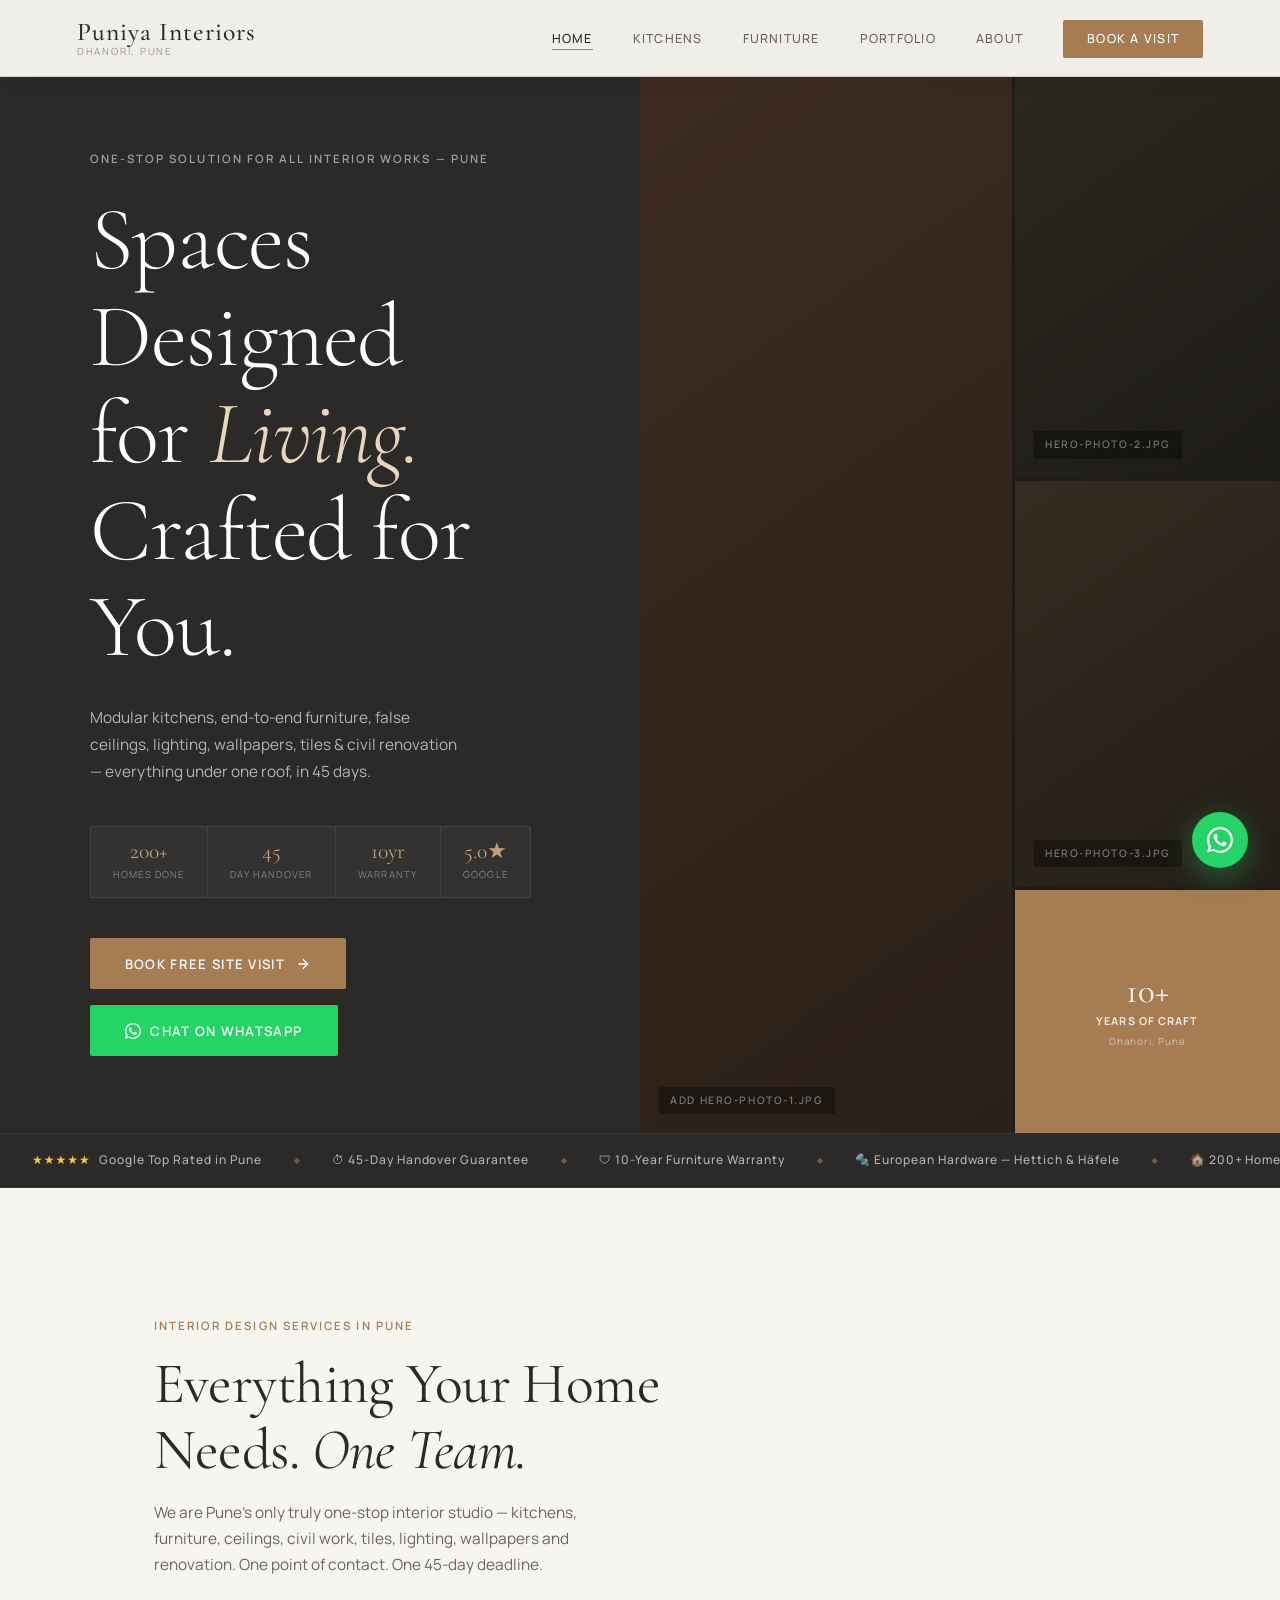
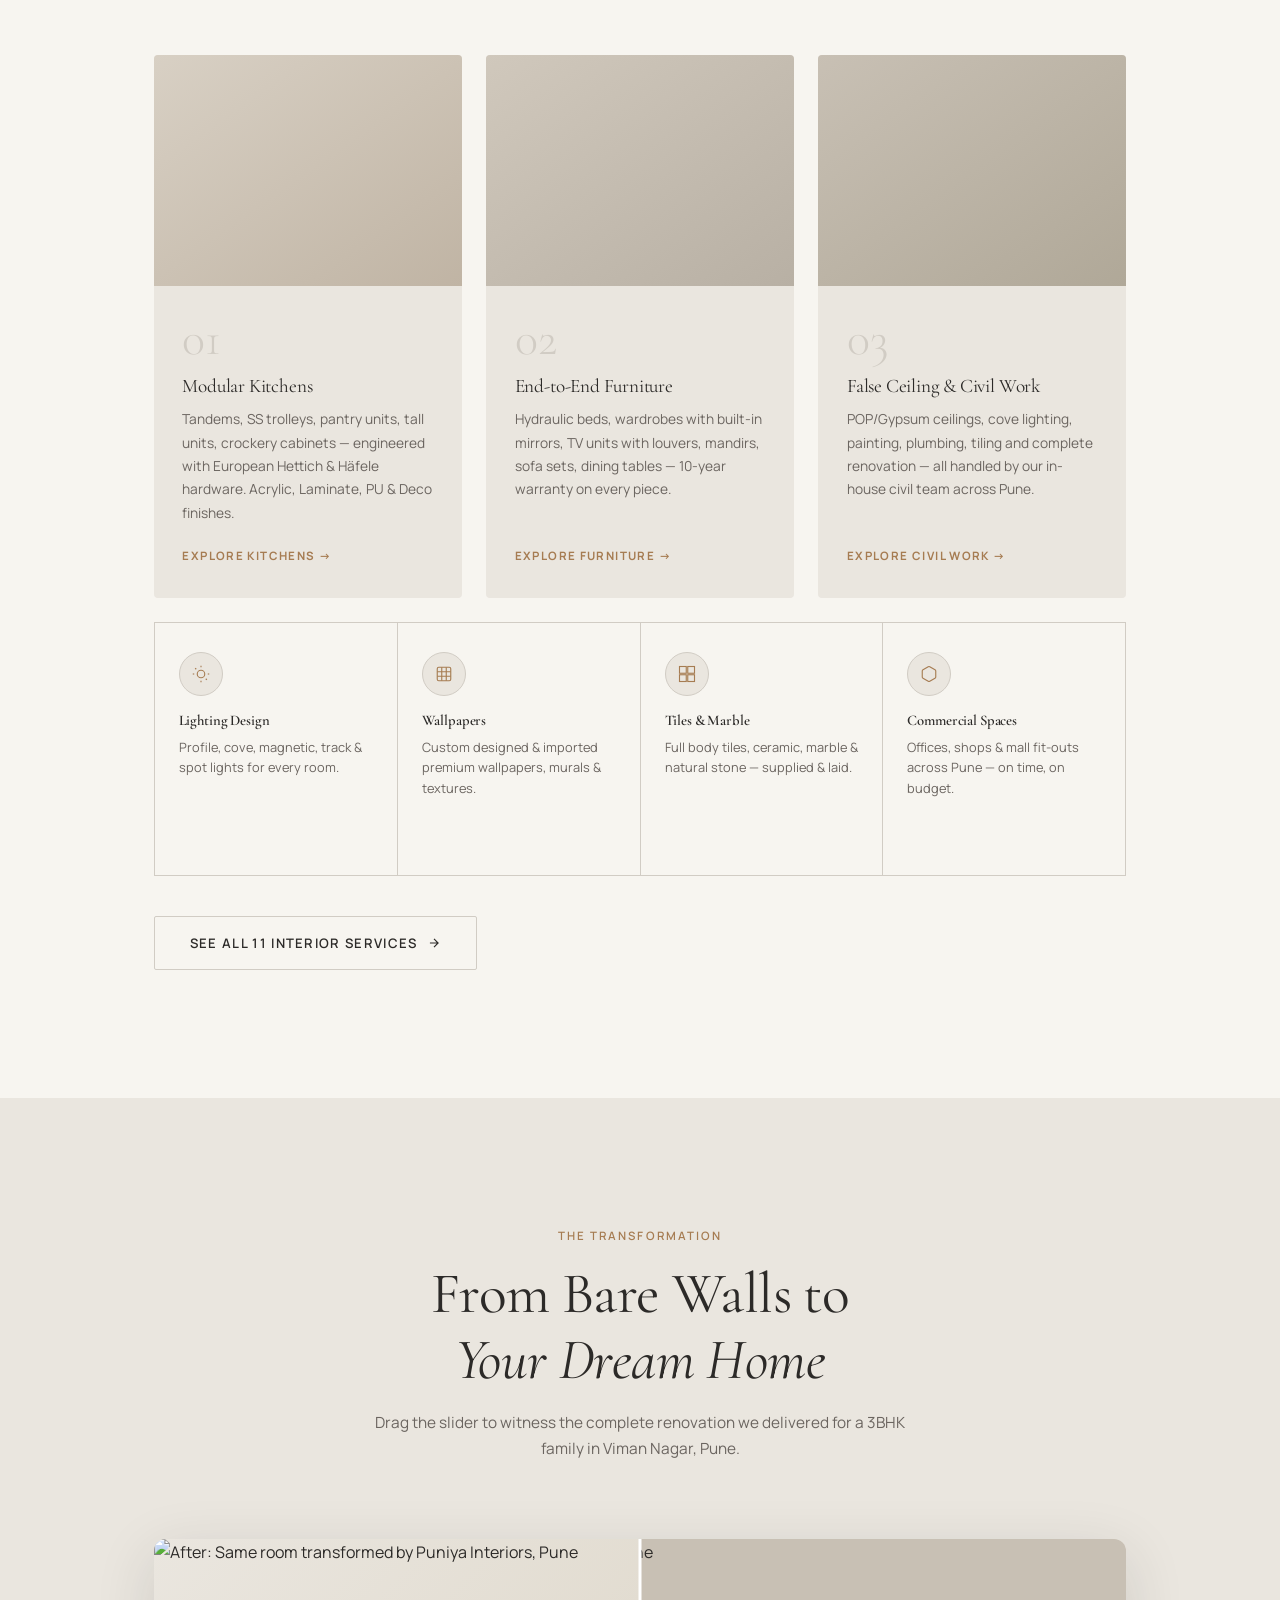
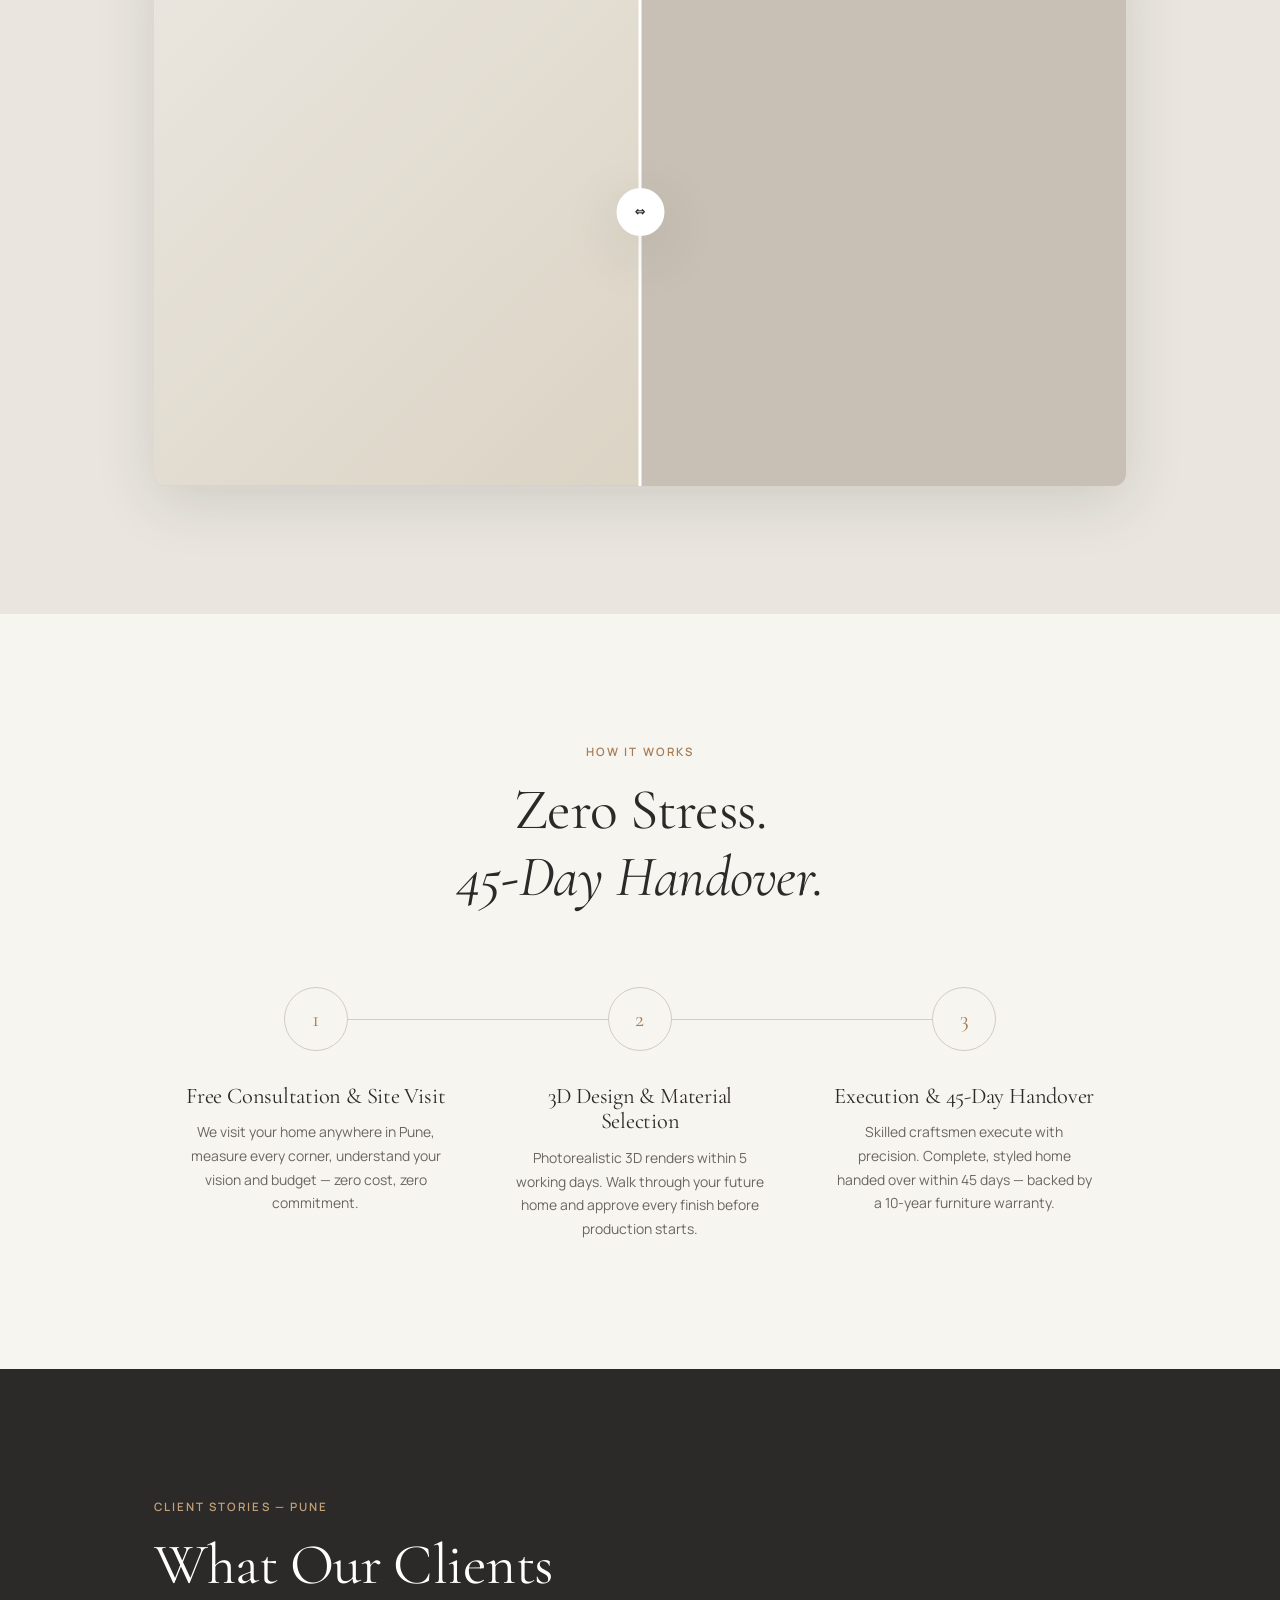
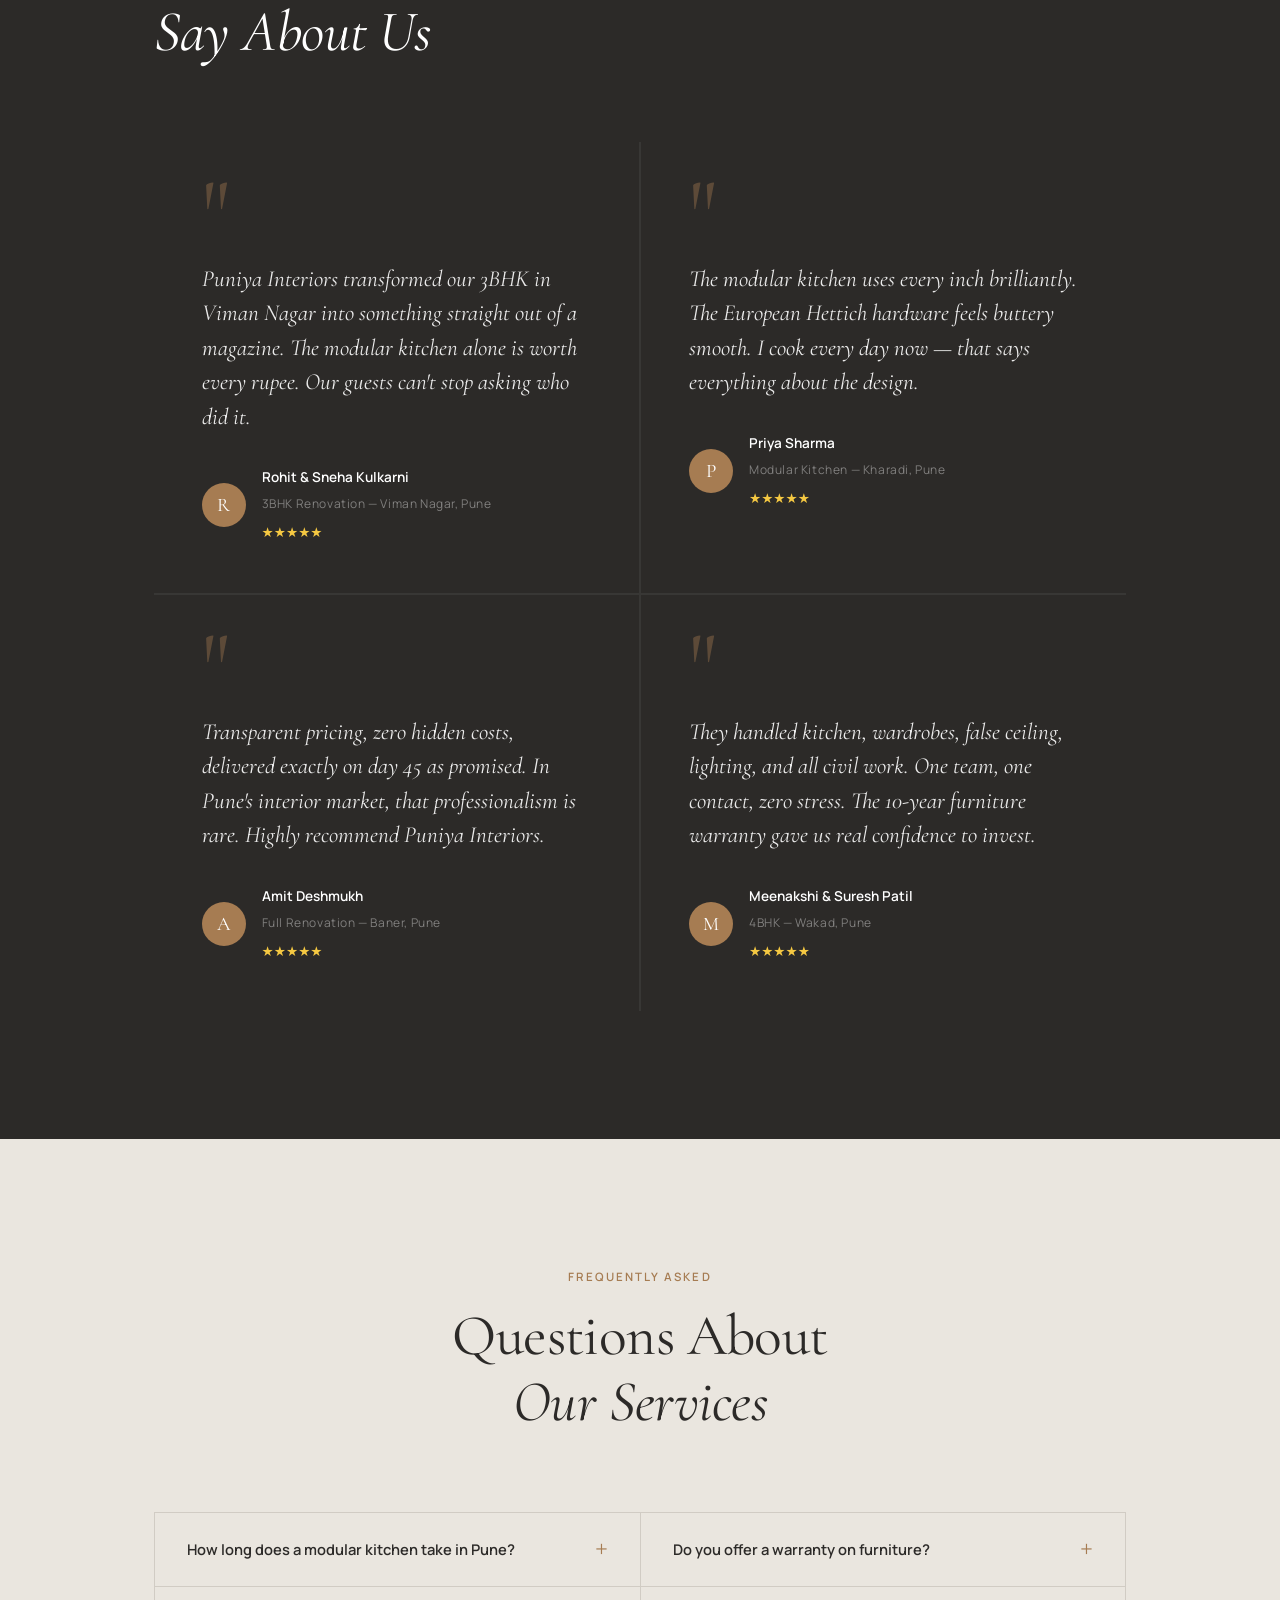
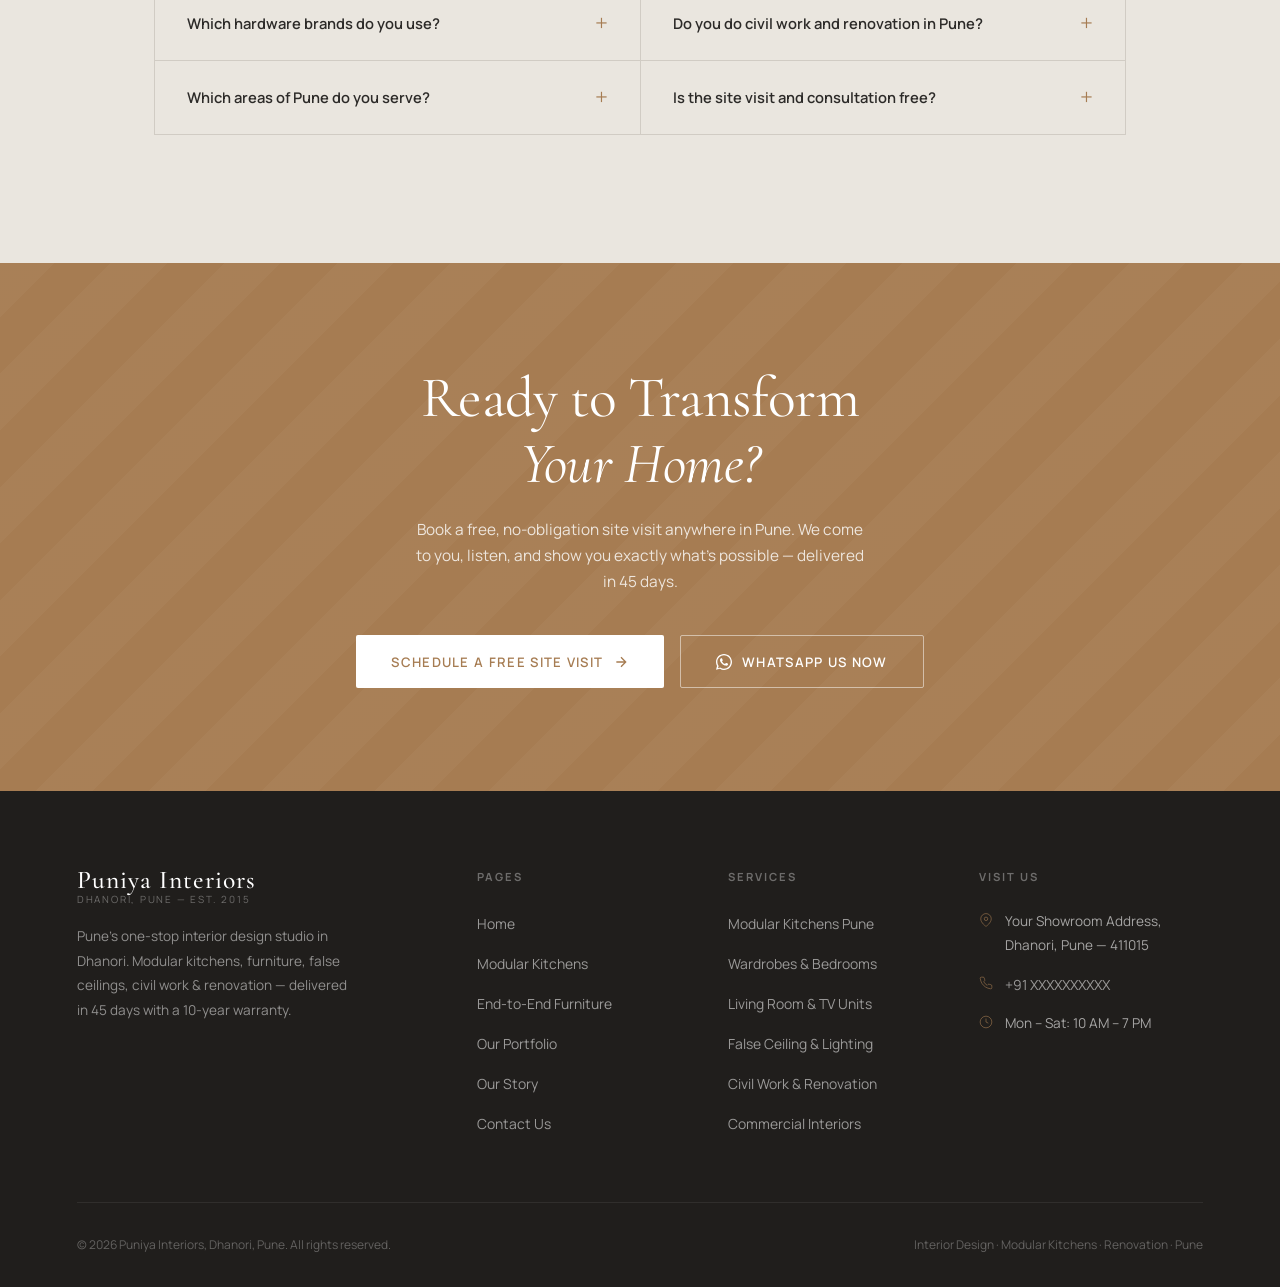
==== commit 76490832: "Add files via upload" ====
--- a/index.html
+++ b/index.html
@@ -3,53 +3,109 @@
 <head>
   <meta charset="UTF-8" />
   <meta name="viewport" content="width=device-width, initial-scale=1.0" />
-  <meta name="description" content="Puniya Interiors — One-stop solution for all interior works in Pune. Modular kitchens, custom furniture, false ceilings, civil work & renovation. 45-day handover. 10-year warranty." />
-  <meta name="keywords" content="interior design Pune, modular kitchen Pune, false ceiling Pune, renovation Pune, furniture Pune, Dhanori interiors, Puniya Interiors" />
-  <meta name="author" content="Puniya Interiors" />
+
+  <!-- ═══ PRIMARY SEO META ═══ -->
+  <title>Puniya Interiors Pune — Modular Kitchen, Furniture, False Ceiling, Renovation | Dhanori</title>
+  <meta name="description" content="Puniya Interiors is Pune's #1 one-stop interior design studio in Dhanori. Modular kitchens, wardrobes, false ceilings, lighting, wallpapers, tiles & civil renovation. 45-day delivery. 10-year warranty. Book a free site visit today." />
+  <meta name="keywords" content="interior design Pune, modular kitchen Pune, false ceiling Pune, wardrobe Pune, home renovation Pune, Dhanori interior designer, kitchen design Pune, furniture Pune, civil work Pune, interior contractor Pune, Puniya Interiors" />
+  <meta name="author" content="Puniya Interiors, Dhanori, Pune" />
+  <meta name="robots" content="index, follow" />
+  <link rel="canonical" href="https://puniyainteriors.com/index.html" />
+
+  <!-- ═══ OPEN GRAPH ═══ -->
   <meta property="og:type" content="website" />
-  <meta property="og:title" content="Puniya Interiors — One-Stop Solution for All Interior Works" />
-  <meta property="og:description" content="Modular kitchens, furniture, false ceilings, civil work & renovation in Pune. 45-day handover. 10-year warranty." />
+  <meta property="og:title" content="Puniya Interiors Pune — One-Stop Interior Solution | Dhanori" />
+  <meta property="og:description" content="Modular kitchens, wardrobes, false ceilings, lighting & renovation in Pune. 45-day delivery, 10-year warranty. Book a FREE site visit." />
   <meta property="og:url" content="https://puniyainteriors.com" />
-
+  <meta property="og:locale" content="en_IN" />
+
+  <!-- ═══ LOCAL BUSINESS SCHEMA ═══ -->
   <script type="application/ld+json">
   {
     "@context": "https://schema.org",
     "@type": "InteriorDesigner",
     "name": "Puniya Interiors",
-    "description": "One-stop solution for all interior works in Pune — modular kitchens, furniture, false ceilings, civil work and renovation.",
+    "alternateName": "Puniya Interiors Pune",
+    "description": "Pune's one-stop interior design studio offering modular kitchens, end-to-end furniture, false ceilings, lighting, wallpapers, tiles, civil work and renovation. 45-day delivery with 10-year furniture warranty.",
     "url": "https://puniyainteriors.com",
     "telephone": "+91-XXXXXXXXXX",
-    "address": { "@type": "PostalAddress", "streetAddress": "Your Showroom Address", "addressLocality": "Dhanori", "addressRegion": "Pune", "postalCode": "411015", "addressCountry": "IN" },
+    "email": "hello@puniyainteriors.com",
+    "address": {
+      "@type": "PostalAddress",
+      "streetAddress": "Your Showroom Address",
+      "addressLocality": "Dhanori",
+      "addressRegion": "Pune",
+      "postalCode": "411015",
+      "addressCountry": "IN"
+    },
+    "geo": { "@type": "GeoCoordinates", "latitude": "18.5904", "longitude": "73.9317" },
+    "areaServed": ["Pune","Dhanori","Viman Nagar","Kharadi","Wakad","Baner","Aundh","Koregaon Park","Hadapsar","NIBM Road","Hinjewadi"],
     "openingHours": "Mo-Sa 10:00-19:00",
     "aggregateRating": { "@type": "AggregateRating", "ratingValue": "5.0", "reviewCount": "47" },
-    "priceRange": "intintint"
+    "priceRange": "₹₹₹",
+    "hasOfferCatalog": {
+      "@type": "OfferCatalog",
+      "name": "Interior Design Services",
+      "itemListElement": [
+        { "@type": "Offer", "itemOffered": { "@type": "Service", "name": "Modular Kitchen Design Pune" }},
+        { "@type": "Offer", "itemOffered": { "@type": "Service", "name": "Wardrobe and Bedroom Furniture Pune" }},
+        { "@type": "Offer", "itemOffered": { "@type": "Service", "name": "False Ceiling Design Pune" }},
+        { "@type": "Offer", "itemOffered": { "@type": "Service", "name": "Home Renovation Pune" }},
+        { "@type": "Offer", "itemOffered": { "@type": "Service", "name": "Lighting Design Pune" }},
+        { "@type": "Offer", "itemOffered": { "@type": "Service", "name": "Wallpaper Installation Pune" }}
+      ]
+    }
   }
   </script>
 
-  <title>Puniya Interiors — One-Stop Solution for All Interior Works, Pune</title>
+  <!-- ═══ FAQ SCHEMA — Gets FAQ rich snippets on Google ═══ -->
+  <script type="application/ld+json">
+  {
+    "@context": "https://schema.org",
+    "@type": "FAQPage",
+    "mainEntity": [
+      {
+        "@type": "Question",
+        "name": "How long does a modular kitchen take in Pune?",
+        "acceptedAnswer": { "@type": "Answer", "text": "Puniya Interiors delivers complete modular kitchens in Pune within 45 days of design approval, including fabrication, installation, and final finishing." }
+      },
+      {
+        "@type": "Question",
+        "name": "Does Puniya Interiors offer a warranty on furniture?",
+        "acceptedAnswer": { "@type": "Answer", "text": "Yes. All furniture manufactured by Puniya Interiors comes with a 10-year warranty covering material defects and hardware performance." }
+      },
+      {
+        "@type": "Question",
+        "name": "Which hardware brands does Puniya Interiors use?",
+        "acceptedAnswer": { "@type": "Answer", "text": "We use European hardware brands Hettich and Häfele for all kitchen and furniture fittings — soft-close drawer runners, hinges, and pull-out systems." }
+      },
+      {
+        "@type": "Question",
+        "name": "Does Puniya Interiors do civil work and renovation in Pune?",
+        "acceptedAnswer": { "@type": "Answer", "text": "Yes. Puniya Interiors is a one-stop solution offering complete civil work including false ceilings, painting, plumbing, tiling, electrical, and full home renovation in Pune." }
+      }
+    ]
+  }
+  </script>
+
   <link rel="preconnect" href="https://fonts.googleapis.com" />
   <link rel="preconnect" href="https://fonts.gstatic.com" crossorigin />
   <link rel="stylesheet" href="css/style.css" />
 </head>
+
 <body>
-
   <div class="page-transition enter" aria-hidden="true"></div>
 
   <!-- NAVIGATION -->
   <nav class="nav" role="navigation" aria-label="Main navigation">
-    <a href="index.html" class="nav-logo" aria-label="Puniya Interiors Home">
-      <!--
-        LOGO: Add your logo as images/logo.png (SVG preferred, 180x52px transparent bg)
-        The text fallback shows automatically if no logo file exists.
-      -->
-      <img src="images/logo.png" alt="Puniya Interiors" class="nav-logo-img"
+    <a href="index.html" class="nav-logo" aria-label="Puniya Interiors — Home">
+      <img src="images/logo.png" alt="Puniya Interiors Logo" class="nav-logo-img"
         onerror="this.style.display='none';this.nextElementSibling.style.display='flex'" loading="eager" />
       <span class="nav-logo-text-wrap" style="display:none">
         <span class="nav-logo-name">Puniya Interiors</span>
         <span class="nav-logo-tagline">Dhanori, Pune</span>
       </span>
     </a>
-
     <ul class="nav-links">
       <li><a href="index.html" class="active">Home</a></li>
       <li><a href="modular-kitchens.html">Kitchens</a></li>
@@ -58,12 +114,10 @@
       <li><a href="about.html">About</a></li>
       <li><a href="contact.html" class="nav-cta">Book a Visit</a></li>
     </ul>
-
     <button class="nav-hamburger" aria-label="Open menu" aria-expanded="false">
       <span></span><span></span><span></span>
     </button>
   </nav>
-
   <nav class="nav-mobile" aria-label="Mobile navigation">
     <a href="index.html">Home</a>
     <a href="modular-kitchens.html">Kitchens</a>
@@ -74,29 +128,52 @@
   </nav>
 
 
-  <!-- HERO -->
-  <section class="hero" aria-label="Hero banner">
-    <div class="hero-bg">
-      <img class="hero-bg-image" src="images/hero-living-room.jpg"
-        alt="A beautifully designed living space crafted by Puniya Interiors, Pune"
-        loading="eager" fetchpriority="high"
-        onerror="this.closest('.hero-bg').style.background='linear-gradient(135deg,#2C2A28 0%,#4A3728 100%)'" />
-    </div>
-    <div class="hero-content">
-      <span class="eyebrow hero-eyebrow reveal">One-Stop Solution for All Interior Works</span>
+  <!-- ═══════════════════════════════════
+       HERO — SPLIT LAYOUT
+       Left: copy + stats  |  Right: photo mosaic
+  ═══════════════════════════════════════ -->
+  <section class="hero-split" aria-label="Hero banner">
+
+    <!-- LEFT PANEL -->
+    <div class="hero-split-text">
+      <span class="eyebrow hero-eyebrow reveal">One-Stop Solution for All Interior Works — Pune</span>
       <h1 class="reveal reveal-delay-1">
         Spaces Designed<br/>
         for <em>Living.</em><br/>
         Crafted for You.
       </h1>
       <p class="hero-subtext reveal reveal-delay-2">
-        From modular kitchens and end-to-end furniture to false ceilings,
-        lighting, wallpapers, tiles, and complete renovation —
-        everything under one roof, delivered in 45 days.
+        Modular kitchens, end-to-end furniture, false ceilings,
+        lighting, wallpapers, tiles &amp; civil renovation —
+        everything under one roof, in 45 days.
       </p>
-      <div class="hero-actions reveal reveal-delay-3">
+
+      <!-- Inline stats — trust signals right in the hero -->
+      <div class="hero-stats reveal reveal-delay-3">
+        <div class="hero-stat">
+          <span class="hero-stat-num">200+</span>
+          <span class="hero-stat-label">Homes Done</span>
+        </div>
+        <div class="hero-stat-divider"></div>
+        <div class="hero-stat">
+          <span class="hero-stat-num">45</span>
+          <span class="hero-stat-label">Day Handover</span>
+        </div>
+        <div class="hero-stat-divider"></div>
+        <div class="hero-stat">
+          <span class="hero-stat-num">10yr</span>
+          <span class="hero-stat-label">Warranty</span>
+        </div>
+        <div class="hero-stat-divider"></div>
+        <div class="hero-stat">
+          <span class="hero-stat-num">5.0★</span>
+          <span class="hero-stat-label">Google</span>
+        </div>
+      </div>
+
+      <div class="hero-actions reveal reveal-delay-4">
         <a href="contact.html" class="btn btn-primary">
-          <span>Book a Free Site Visit</span>
+          <span>Book Free Site Visit</span>
           <svg width="16" height="16" viewBox="0 0 24 24" fill="none" stroke="currentColor" stroke-width="2" aria-hidden="true"><path d="M5 12h14M12 5l7 7-7 7"/></svg>
         </a>
         <a href="https://wa.me/91XXXXXXXXXX?text=Hi%20Puniya%20Interiors%2C%20I%20would%20like%20to%20discuss%20a%20project."
@@ -106,179 +183,211 @@
         </a>
       </div>
     </div>
-    <div class="hero-scroll" aria-hidden="true">Scroll</div>
+
+    <!-- RIGHT PANEL — IMAGE MOSAIC
+         Add 3 photos: hero-photo-1.jpg, hero-photo-2.jpg, hero-photo-3.jpg
+         They show as a 3-pane mosaic. Warm placeholders show until photos are added.
+    -->
+    <div class="hero-split-visual" aria-hidden="true">
+      <div class="hero-mosaic">
+
+        <!-- Main tall image -->
+        <div class="mosaic-main">
+          <img src="images/hero-photo-1.jpg"
+            alt="Premium modular kitchen designed by Puniya Interiors, Pune"
+            loading="eager" fetchpriority="high"
+            onerror="this.style.display='none'" />
+          <div class="mosaic-placeholder mosaic-placeholder-1">
+            <span>Add hero-photo-1.jpg</span>
+          </div>
+        </div>
+
+        <!-- Right stack: 2 images + accent tile -->
+        <div class="mosaic-stack">
+          <div class="mosaic-sm">
+            <img src="images/hero-photo-2.jpg"
+              alt="Custom wardrobe and bedroom by Puniya Interiors"
+              loading="eager"
+              onerror="this.style.display='none'" />
+            <div class="mosaic-placeholder mosaic-placeholder-2"><span>hero-photo-2.jpg</span></div>
+          </div>
+          <div class="mosaic-sm">
+            <img src="images/hero-photo-3.jpg"
+              alt="Living room interior by Puniya Interiors, Pune"
+              loading="eager"
+              onerror="this.style.display='none'" />
+            <div class="mosaic-placeholder mosaic-placeholder-3"><span>hero-photo-3.jpg</span></div>
+          </div>
+          <!-- Accent tile — always visible, no photo needed -->
+          <div class="mosaic-accent">
+            <div class="mosaic-accent-inner">
+              <span class="mosaic-accent-num">10+</span>
+              <span class="mosaic-accent-label">Years of Craft</span>
+              <span class="mosaic-accent-sub">Dhanori, Pune</span>
+            </div>
+          </div>
+        </div>
+
+      </div>
+    </div>
+
   </section>
 
 
-  <!-- TRUST BAR -->
-  <div class="trust-bar" role="complementary" aria-label="Trust indicators">
-    <div class="trust-bar-inner">
-      <div class="trust-item">
-        <div class="trust-item-icon">
-          <svg viewBox="0 0 24 24" aria-hidden="true"><path d="M12 2l3.09 6.26L22 9.27l-5 4.87 1.18 6.88L12 17.77l-6.18 3.25L7 14.14 2 9.27l6.91-1.01L12 2z"/></svg>
-        </div>
-        <div>
-          <div class="trust-rating" aria-label="5 star rating">★★★★★</div>
-          <span>Google Top Rated in Pune</span>
-        </div>
-      </div>
-      <div class="trust-divider" aria-hidden="true"></div>
-      <div class="trust-item">
-        <div class="trust-item-icon">
-          <svg viewBox="0 0 24 24" aria-hidden="true"><circle cx="12" cy="12" r="10"/><polyline points="12 6 12 12 16 14"/></svg>
-        </div>
-        <span>45-Day Handover Guarantee</span>
-      </div>
-      <div class="trust-divider" aria-hidden="true"></div>
-      <div class="trust-item">
-        <div class="trust-item-icon">
-          <svg viewBox="0 0 24 24" aria-hidden="true"><path d="M12 22s8-4 8-10V5l-8-3-8 3v7c0 6 8 10 8 10z"/></svg>
-        </div>
-        <span>10-Year Furniture Warranty</span>
-      </div>
-      <div class="trust-divider" aria-hidden="true"></div>
-      <div class="trust-item">
-        <div class="trust-item-icon">
-          <svg viewBox="0 0 24 24" aria-hidden="true"><rect x="2" y="3" width="20" height="14" rx="2"/><path d="M8 21h8M12 17v4"/></svg>
-        </div>
-        <span>European Hardware — Hettich &amp; Häfele</span>
-      </div>
-      <div class="trust-divider" aria-hidden="true"></div>
-      <div class="trust-item">
-        <div class="trust-item-icon">
-          <svg viewBox="0 0 24 24" aria-hidden="true"><path d="M3 9l9-7 9 7v11a2 2 0 01-2 2H5a2 2 0 01-2-2z"/><polyline points="9 22 9 12 15 12 15 22"/></svg>
-        </div>
-        <span>200+ Homes Completed in Pune</span>
-      </div>
+  <!-- ═══════════════════════════════════
+       SCROLLING TRUST TICKER
+       Clean single-line marquee — much better than the broken grid
+  ═══════════════════════════════════════ -->
+  <div class="trust-ticker" role="complementary" aria-label="Trust signals">
+    <div class="trust-ticker-track" aria-hidden="true">
+      <span class="tick-item"><span class="tick-star">★★★★★</span> Google Top Rated in Pune</span>
+      <span class="tick-sep">◆</span>
+      <span class="tick-item">⏱ 45-Day Handover Guarantee</span>
+      <span class="tick-sep">◆</span>
+      <span class="tick-item">🛡 10-Year Furniture Warranty</span>
+      <span class="tick-sep">◆</span>
+      <span class="tick-item">🔩 European Hardware — Hettich &amp; Häfele</span>
+      <span class="tick-sep">◆</span>
+      <span class="tick-item">🏠 200+ Homes Completed in Pune</span>
+      <span class="tick-sep">◆</span>
+      <span class="tick-item">🪵 BWP Marine Ply — Termite Proof</span>
+      <span class="tick-sep">◆</span>
+      <!-- Duplicate for seamless loop -->
+      <span class="tick-item"><span class="tick-star">★★★★★</span> Google Top Rated in Pune</span>
+      <span class="tick-sep">◆</span>
+      <span class="tick-item">⏱ 45-Day Handover Guarantee</span>
+      <span class="tick-sep">◆</span>
+      <span class="tick-item">🛡 10-Year Furniture Warranty</span>
+      <span class="tick-sep">◆</span>
+      <span class="tick-item">🔩 European Hardware — Hettich &amp; Häfele</span>
+      <span class="tick-sep">◆</span>
+      <span class="tick-item">🏠 200+ Homes Completed in Pune</span>
+      <span class="tick-sep">◆</span>
+      <span class="tick-item">🪵 BWP Marine Ply — Termite Proof</span>
+      <span class="tick-sep">◆</span>
     </div>
   </div>
 
 
-  <!-- SERVICES — 3 Featured + Full Icon Grid -->
-  <section class="services" aria-labelledby="services-heading">
+  <!-- ═══════════════════════════════════
+       SERVICES — EDITORIAL CARDS
+       3 large image cards + 4 clean tiles
+       No empty cells, no confusion
+  ═══════════════════════════════════════ -->
+  <section class="services-editorial" aria-labelledby="services-heading">
     <div class="container">
+
       <div class="section-header reveal">
-        <span class="eyebrow">Everything Under One Roof</span>
+        <span class="eyebrow">Interior Design Services in Pune</span>
         <h2 id="services-heading">
-          Your Complete<br/>
-          Interior <em>Partner</em>
+          Everything Your Home<br/>
+          Needs. <em>One Team.</em>
         </h2>
-        <p style="margin-top:1rem;max-width:56ch;">
-          We handle every single aspect of your home — from the kitchen
-          and furniture to false ceilings, tiles, lighting, wallpapers, and full
-          civil work. One team. One deadline. Zero coordination headache.
+        <p style="margin-top:1rem;max-width:52ch;">
+          We are Pune's only truly one-stop interior studio — kitchens,
+          furniture, ceilings, civil work, tiles, lighting, wallpapers
+          and renovation. One point of contact. One 45-day deadline.
         </p>
       </div>
 
-      <!-- 3 featured arch-image cards -->
-      <div class="services-grid">
-
-        <!-- 01 — Modular Kitchens FIRST -->
-        <article class="service-card reveal reveal-delay-1">
-          <div class="service-arch">
-            <img src="images/kitchen-card.jpg" alt="Premium modular kitchen with European hardware by Puniya Interiors"
-              loading="lazy" onerror="this.style.display='none';this.parentElement.style.background='linear-gradient(180deg,#EAE6DF,#D8D0C4)'" />
-          </div>
-          <span class="service-number">01</span>
-          <h3>Modular Kitchens</h3>
-          <p>
-            Tandems, SS trolleys, pantry units, tall units, rolling shutters
-            and crockery cabinets — engineered with European Hettich &amp; Häfele
-            hardware. Every kitchen built to outlast a lifetime.
-          </p>
-          <a href="modular-kitchens.html" class="service-link">
-            Explore Kitchens
-            <svg width="14" height="14" viewBox="0 0 24 24" fill="none" stroke="currentColor" stroke-width="2" aria-hidden="true"><path d="M5 12h14M12 5l7 7-7 7"/></svg>
-          </a>
-        </article>
-
-        <!-- 02 — End-to-End Furniture -->
-        <article class="service-card reveal reveal-delay-2">
-          <div class="service-arch">
-            <img src="images/furniture-card.jpg" alt="Bespoke end-to-end furniture by Puniya Interiors, Pune"
-              loading="lazy" onerror="this.style.display='none';this.parentElement.style.background='linear-gradient(180deg,#EAE6DF,#C8C0B4)'" />
-          </div>
-          <span class="service-number">02</span>
-          <h3>End-to-End Furniture</h3>
-          <p>
-            Hydraulic beds, wardrobes with built-in mirrors and organisers,
-            TV units with louvers, mandirs, sofa sets, dining tables —
-            all crafted with a 10-year warranty.
-          </p>
-          <a href="custom-furniture.html" class="service-link">
-            Explore Furniture
-            <svg width="14" height="14" viewBox="0 0 24 24" fill="none" stroke="currentColor" stroke-width="2" aria-hidden="true"><path d="M5 12h14M12 5l7 7-7 7"/></svg>
-          </a>
-        </article>
-
-        <!-- 03 — False Ceiling & Civil Work (replaces Turnkey) -->
-        <article class="service-card reveal reveal-delay-3">
-          <div class="service-arch">
-            <img src="images/ceiling-card.jpg" alt="False ceiling and civil work by Puniya Interiors"
-              loading="lazy" onerror="this.style.display='none';this.parentElement.style.background='linear-gradient(180deg,#EAE6DF,#D0C8BB)'" />
-          </div>
-          <span class="service-number">03</span>
-          <h3>False Ceiling &amp; Civil Work</h3>
-          <p>
-            Profile lights, cove lighting, magnetic and track lights —
-            paired with expert civil work: painting, plumbing, tiling,
-            and complete renovation services across Pune.
-          </p>
-          <a href="custom-furniture.html#civil" class="service-link">
-            Explore Civil Work
-            <svg width="14" height="14" viewBox="0 0 24 24" fill="none" stroke="currentColor" stroke-width="2" aria-hidden="true"><path d="M5 12h14M12 5l7 7-7 7"/></svg>
-          </a>
-        </article>
-
-      </div>
-
-      <!-- Full services pill grid — all 11 categories -->
-      <div class="all-services-grid reveal">
-        <a href="modular-kitchens.html" class="svc-pill">
-          <svg viewBox="0 0 24 24" fill="none" stroke="currentColor" stroke-width="1.5" aria-hidden="true"><rect x="2" y="7" width="20" height="14" rx="2"/><path d="M16 7V5a2 2 0 00-2-2h-4a2 2 0 00-2 2v2"/><line x1="12" y1="12" x2="12" y2="16"/></svg>
-          Modular Kitchens
-        </a>
-        <a href="custom-furniture.html" class="svc-pill">
-          <svg viewBox="0 0 24 24" fill="none" stroke="currentColor" stroke-width="1.5" aria-hidden="true"><rect x="3" y="3" width="18" height="18" rx="2"/><path d="M3 9h18M9 21V9"/></svg>
-          Wardrobes &amp; Bedroom
-        </a>
-        <a href="custom-furniture.html#living" class="svc-pill">
-          <svg viewBox="0 0 24 24" fill="none" stroke="currentColor" stroke-width="1.5" aria-hidden="true"><rect x="2" y="7" width="20" height="13" rx="2"/><path d="M2 12h20M6 7V5a2 2 0 012-2h8a2 2 0 012 2v2"/></svg>
-          Living Room
-        </a>
-        <a href="custom-furniture.html#entrance" class="svc-pill">
-          <svg viewBox="0 0 24 24" fill="none" stroke="currentColor" stroke-width="1.5" aria-hidden="true"><path d="M3 12l9-9 9 9M5 10v9a1 1 0 001 1h4v-5h4v5h4a1 1 0 001-1v-9"/></svg>
-          Entrance &amp; Main Door
-        </a>
-        <a href="custom-furniture.html#civil" class="svc-pill">
-          <svg viewBox="0 0 24 24" fill="none" stroke="currentColor" stroke-width="1.5" aria-hidden="true"><path d="M4 15s1-1 4-1 5 2 8 2 4-1 4-1V3s-1 1-4 1-5-2-8-2-4 1-4 1z"/><line x1="4" y1="22" x2="4" y2="15"/></svg>
-          False Ceiling
-        </a>
-        <a href="custom-furniture.html#lighting" class="svc-pill">
-          <svg viewBox="0 0 24 24" fill="none" stroke="currentColor" stroke-width="1.5" aria-hidden="true"><circle cx="12" cy="12" r="5"/><line x1="12" y1="1" x2="12" y2="3"/><line x1="12" y1="21" x2="12" y2="23"/><line x1="4.22" y1="4.22" x2="5.64" y2="5.64"/><line x1="18.36" y1="18.36" x2="19.78" y2="19.78"/><line x1="1" y1="12" x2="3" y2="12"/><line x1="21" y1="12" x2="23" y2="12"/></svg>
-          Lighting Design
-        </a>
-        <a href="custom-furniture.html#wallpaper" class="svc-pill">
-          <svg viewBox="0 0 24 24" fill="none" stroke="currentColor" stroke-width="1.5" aria-hidden="true"><rect x="3" y="3" width="18" height="18" rx="2"/><path d="M3 9h18M3 15h18M9 3v18M15 3v18"/></svg>
-          Wallpapers
-        </a>
-        <a href="custom-furniture.html#tiles" class="svc-pill">
-          <svg viewBox="0 0 24 24" fill="none" stroke="currentColor" stroke-width="1.5" aria-hidden="true"><rect x="2" y="2" width="9" height="9"/><rect x="13" y="2" width="9" height="9"/><rect x="2" y="13" width="9" height="9"/><rect x="13" y="13" width="9" height="9"/></svg>
-          Tiles &amp; Marble
-        </a>
-        <a href="custom-furniture.html#civil" class="svc-pill">
-          <svg viewBox="0 0 24 24" fill="none" stroke="currentColor" stroke-width="1.5" aria-hidden="true"><path d="M14 2H6a2 2 0 00-2 2v16a2 2 0 002 2h12a2 2 0 002-2V8z"/><polyline points="14 2 14 8 20 8"/></svg>
-          Civil &amp; Renovation
-        </a>
-        <a href="custom-furniture.html#balcony" class="svc-pill">
-          <svg viewBox="0 0 24 24" fill="none" stroke="currentColor" stroke-width="1.5" aria-hidden="true"><path d="M3 21h18M5 21V7l7-4 7 4v14M9 21v-6h6v6"/></svg>
-          Balcony &amp; PVC
-        </a>
-        <a href="contact.html" class="svc-pill">
-          <svg viewBox="0 0 24 24" fill="none" stroke="currentColor" stroke-width="1.5" aria-hidden="true"><path d="M21 16V8a2 2 0 00-1-1.73l-7-4a2 2 0 00-2 0l-7 4A2 2 0 003 8v8a2 2 0 001 1.73l7 4a2 2 0 002 0l7-4A2 2 0 0021 16z"/></svg>
-          Commercial Spaces
-        </a>
-      </div>
+      <!-- 3 large image cards -->
+      <div class="ed-grid-3 reveal">
+
+        <a href="modular-kitchens.html" class="ed-card-large" aria-label="Modular Kitchens Pune">
+          <div class="ed-card-img">
+            <img src="images/kitchen-card.jpg"
+              alt="Modular kitchen design in Pune by Puniya Interiors"
+              loading="lazy" onerror="this.style.display='none'" />
+            <div class="ed-card-img-bg ed-bg-1"></div>
+          </div>
+          <div class="ed-card-body">
+            <span class="ed-num">01</span>
+            <h3>Modular Kitchens</h3>
+            <p>Tandems, SS trolleys, pantry units, tall units, crockery cabinets — engineered with European Hettich &amp; Häfele hardware. Acrylic, Laminate, PU &amp; Deco finishes.</p>
+            <span class="ed-link">Explore Kitchens →</span>
+          </div>
+        </a>
+
+        <a href="custom-furniture.html" class="ed-card-large" aria-label="Custom Furniture Pune">
+          <div class="ed-card-img">
+            <img src="images/furniture-card.jpg"
+              alt="Custom furniture and wardrobes in Pune by Puniya Interiors"
+              loading="lazy" onerror="this.style.display='none'" />
+            <div class="ed-card-img-bg ed-bg-2"></div>
+          </div>
+          <div class="ed-card-body">
+            <span class="ed-num">02</span>
+            <h3>End-to-End Furniture</h3>
+            <p>Hydraulic beds, wardrobes with built-in mirrors, TV units with louvers, mandirs, sofa sets, dining tables — 10-year warranty on every piece.</p>
+            <span class="ed-link">Explore Furniture →</span>
+          </div>
+        </a>
+
+        <a href="custom-furniture.html#civil" class="ed-card-large" aria-label="False Ceiling and Civil Work Pune">
+          <div class="ed-card-img">
+            <img src="images/ceiling-card.jpg"
+              alt="False ceiling and civil work in Pune by Puniya Interiors"
+              loading="lazy" onerror="this.style.display='none'" />
+            <div class="ed-card-img-bg ed-bg-3"></div>
+          </div>
+          <div class="ed-card-body">
+            <span class="ed-num">03</span>
+            <h3>False Ceiling &amp; Civil Work</h3>
+            <p>POP/Gypsum ceilings, cove lighting, painting, plumbing, tiling and complete renovation — all handled by our in-house civil team across Pune.</p>
+            <span class="ed-link">Explore Civil Work →</span>
+          </div>
+        </a>
+
+      </div>
+
+      <!-- 4 clean service tiles — no empty cells possible -->
+      <div class="ed-grid-4 reveal" style="margin-top:1.5rem;">
+
+        <a href="custom-furniture.html#lighting" class="ed-tile" aria-label="Lighting Design Pune">
+          <div class="ed-tile-icon">
+            <svg viewBox="0 0 24 24" fill="none" stroke="currentColor" stroke-width="1.5" aria-hidden="true"><circle cx="12" cy="12" r="5"/><line x1="12" y1="1" x2="12" y2="3"/><line x1="12" y1="21" x2="12" y2="23"/><line x1="4.22" y1="4.22" x2="5.64" y2="5.64"/><line x1="18.36" y1="18.36" x2="19.78" y2="19.78"/><line x1="1" y1="12" x2="3" y2="12"/><line x1="21" y1="12" x2="23" y2="12"/></svg>
+          </div>
+          <h4>Lighting Design</h4>
+          <p>Profile, cove, magnetic, track &amp; spot lights for every room.</p>
+          <span class="ed-tile-arrow">→</span>
+        </a>
+
+        <a href="custom-furniture.html#wallpaper" class="ed-tile" aria-label="Wallpapers Pune">
+          <div class="ed-tile-icon">
+            <svg viewBox="0 0 24 24" fill="none" stroke="currentColor" stroke-width="1.5" aria-hidden="true"><rect x="3" y="3" width="18" height="18" rx="2"/><path d="M3 9h18M3 15h18M9 3v18M15 3v18"/></svg>
+          </div>
+          <h4>Wallpapers</h4>
+          <p>Custom designed &amp; imported premium wallpapers, murals &amp; textures.</p>
+          <span class="ed-tile-arrow">→</span>
+        </a>
+
+        <a href="custom-furniture.html#tiles" class="ed-tile" aria-label="Tiles and Marble Pune">
+          <div class="ed-tile-icon">
+            <svg viewBox="0 0 24 24" fill="none" stroke="currentColor" stroke-width="1.5" aria-hidden="true"><rect x="2" y="2" width="9" height="9"/><rect x="13" y="2" width="9" height="9"/><rect x="2" y="13" width="9" height="9"/><rect x="13" y="13" width="9" height="9"/></svg>
+          </div>
+          <h4>Tiles &amp; Marble</h4>
+          <p>Full body tiles, ceramic, marble &amp; natural stone — supplied &amp; laid.</p>
+          <span class="ed-tile-arrow">→</span>
+        </a>
+
+        <a href="custom-furniture.html#commercial" class="ed-tile" aria-label="Commercial Interior Design Pune">
+          <div class="ed-tile-icon">
+            <svg viewBox="0 0 24 24" fill="none" stroke="currentColor" stroke-width="1.5" aria-hidden="true"><path d="M21 16V8a2 2 0 00-1-1.73l-7-4a2 2 0 00-2 0l-7 4A2 2 0 003 8v8a2 2 0 001 1.73l7 4a2 2 0 002 0l7-4A2 2 0 0021 16z"/></svg>
+          </div>
+          <h4>Commercial Spaces</h4>
+          <p>Offices, shops &amp; mall fit-outs across Pune — on time, on budget.</p>
+          <span class="ed-tile-arrow">→</span>
+        </a>
+
+      </div>
+
+      <div class="ed-cta-row reveal">
+        <a href="custom-furniture.html" class="btn btn-outline">
+          See All 11 Interior Services
+          <svg width="14" height="14" viewBox="0 0 24 24" fill="none" stroke="currentColor" stroke-width="2" aria-hidden="true"><path d="M5 12h14M12 5l7 7-7 7"/></svg>
+        </a>
+      </div>
+
     </div>
   </section>
 
@@ -289,16 +398,16 @@
       <div class="section-header text-center reveal">
         <span class="eyebrow">The Transformation</span>
         <h2 id="ba-heading">From Bare Walls to<br/><em>Your Dream Home</em></h2>
-        <p style="margin-top:1rem;">Drag the slider to witness the complete transformation we delivered for a 3BHK family in Viman Nagar, Pune.</p>
-      </div>
-      <div class="slider-wrapper reveal" role="img" aria-label="Before and after interior transformation slider">
+        <p style="margin-top:1rem;">Drag the slider to witness the complete renovation we delivered for a 3BHK family in Viman Nagar, Pune.</p>
+      </div>
+      <div class="slider-wrapper reveal" role="img" aria-label="Before and after interior transformation">
         <div class="slider-before">
-          <img src="images/before-room.jpg" alt="Before: Empty apartment before Puniya Interiors renovation"
+          <img src="images/before-room.jpg" alt="Before: Empty apartment before Puniya Interiors renovation, Pune"
             loading="lazy" onerror="this.closest('.slider-before').style.background='#C8C0B4'" />
           <span class="slider-label slider-label-before">Before</span>
         </div>
         <div class="slider-after" aria-hidden="true">
-          <img src="images/after-room.jpg" alt="After: The same room transformed by Puniya Interiors"
+          <img src="images/after-room.jpg" alt="After: Same room transformed by Puniya Interiors, Pune"
             loading="lazy" onerror="this.closest('.slider-after').style.background='linear-gradient(135deg,#EAE6DF,#D4CBB8)'" />
           <span class="slider-label slider-label-after">After</span>
         </div>
@@ -310,7 +419,7 @@
   </section>
 
 
-  <!-- PROCESS — 45-day handover -->
+  <!-- PROCESS -->
   <section class="process" aria-labelledby="process-heading">
     <div class="container">
       <div class="section-header text-center reveal">
@@ -322,21 +431,21 @@
           <div class="process-number" aria-hidden="true">1</div>
           <div>
             <h4>Free Consultation &amp; Site Visit</h4>
-            <p>We visit your home, understand your vision, measure every corner, and discuss your budget. Zero commitment, zero cost.</p>
+            <p>We visit your home anywhere in Pune, measure every corner, understand your vision and budget — zero cost, zero commitment.</p>
           </div>
         </div>
         <div class="process-step reveal reveal-delay-2">
           <div class="process-number" aria-hidden="true">2</div>
           <div>
             <h4>3D Design &amp; Material Selection</h4>
-            <p>We present photorealistic 3D renders so you can walk through your future home — choosing every finish, hardware, and colour — before a single nail is driven.</p>
+            <p>Photorealistic 3D renders within 5 working days. Walk through your future home and approve every finish before production starts.</p>
           </div>
         </div>
         <div class="process-step reveal reveal-delay-3">
           <div class="process-number" aria-hidden="true">3</div>
           <div>
             <h4>Execution &amp; 45-Day Handover</h4>
-            <p>Our skilled craftsmen execute with precision. We commit to handing over your complete, styled home within 45 days — backed by a 10-year furniture warranty.</p>
+            <p>Skilled craftsmen execute with precision. Complete, styled home handed over within 45 days — backed by a 10-year furniture warranty.</p>
           </div>
         </div>
       </div>
@@ -348,58 +457,117 @@
   <section class="testimonials" aria-labelledby="testimonials-heading">
     <div class="container">
       <div class="section-header reveal">
-        <span class="eyebrow">Client Stories</span>
-        <h2 id="testimonials-heading">Homes We've<br/><em>Transformed</em></h2>
+        <span class="eyebrow">Client Stories — Pune</span>
+        <h2 id="testimonials-heading">What Our Clients<br/><em>Say About Us</em></h2>
       </div>
       <div class="testimonials-grid">
         <article class="testimonial-card reveal reveal-delay-1">
           <span class="testimonial-quote-mark" aria-hidden="true">"</span>
-          <p class="testimonial-text">Puniya Interiors transformed our 3BHK in Viman Nagar into something straight out of a magazine. The kitchen alone is worth every rupee. Our guests can't stop asking who did it.</p>
+          <p class="testimonial-text">Puniya Interiors transformed our 3BHK in Viman Nagar into something straight out of a magazine. The modular kitchen alone is worth every rupee. Our guests can't stop asking who did it.</p>
           <div class="testimonial-author">
             <div class="testimonial-avatar" aria-hidden="true">R</div>
             <div>
               <span class="testimonial-name">Rohit &amp; Sneha Kulkarni</span>
-              <span class="testimonial-location">3BHK, Viman Nagar, Pune</span>
+              <span class="testimonial-location">3BHK Renovation — Viman Nagar, Pune</span>
               <div class="testimonial-stars" aria-label="5 star rating">★★★★★</div>
             </div>
           </div>
         </article>
         <article class="testimonial-card reveal reveal-delay-2">
           <span class="testimonial-quote-mark" aria-hidden="true">"</span>
-          <p class="testimonial-text">The modular kitchen uses every inch brilliantly. The European Hettich hardware feels buttery smooth. I cook every day now — that says everything.</p>
+          <p class="testimonial-text">The modular kitchen uses every inch brilliantly. The European Hettich hardware feels buttery smooth. I cook every day now — that says everything about the design.</p>
           <div class="testimonial-author">
             <div class="testimonial-avatar" aria-hidden="true">P</div>
             <div>
               <span class="testimonial-name">Priya Sharma</span>
-              <span class="testimonial-location">2BHK, Kharadi, Pune</span>
+              <span class="testimonial-location">Modular Kitchen — Kharadi, Pune</span>
               <div class="testimonial-stars" aria-label="5 star rating">★★★★★</div>
             </div>
           </div>
         </article>
         <article class="testimonial-card reveal reveal-delay-3">
           <span class="testimonial-quote-mark" aria-hidden="true">"</span>
-          <p class="testimonial-text">Transparent pricing, zero hidden costs, and they delivered exactly on day 45 as promised. In Pune's interior market, that kind of professionalism is rare. Highly recommend.</p>
+          <p class="testimonial-text">Transparent pricing, zero hidden costs, delivered exactly on day 45 as promised. In Pune's interior market, that professionalism is rare. Highly recommend Puniya Interiors.</p>
           <div class="testimonial-author">
             <div class="testimonial-avatar" aria-hidden="true">A</div>
             <div>
               <span class="testimonial-name">Amit Deshmukh</span>
-              <span class="testimonial-location">Villa, Baner, Pune</span>
+              <span class="testimonial-location">Full Renovation — Baner, Pune</span>
               <div class="testimonial-stars" aria-label="5 star rating">★★★★★</div>
             </div>
           </div>
         </article>
         <article class="testimonial-card reveal reveal-delay-4">
           <span class="testimonial-quote-mark" aria-hidden="true">"</span>
-          <p class="testimonial-text">They handled everything — kitchen, wardrobes, false ceiling, lighting, and all civil work. One team, one point of contact, zero stress. The 10-year warranty gave us real confidence.</p>
+          <p class="testimonial-text">They handled kitchen, wardrobes, false ceiling, lighting, and all civil work. One team, one contact, zero stress. The 10-year furniture warranty gave us real confidence to invest.</p>
           <div class="testimonial-author">
             <div class="testimonial-avatar" aria-hidden="true">M</div>
             <div>
               <span class="testimonial-name">Meenakshi &amp; Suresh Patil</span>
-              <span class="testimonial-location">4BHK, Wakad, Pune</span>
+              <span class="testimonial-location">4BHK — Wakad, Pune</span>
               <div class="testimonial-stars" aria-label="5 star rating">★★★★★</div>
             </div>
           </div>
         </article>
+      </div>
+    </div>
+  </section>
+
+
+  <!-- ═══════════════════════════════════
+       FAQ — Google rich snippet section
+       Renders as expandable Q&A on Google SERP
+  ═══════════════════════════════════════ -->
+  <section class="faq-section" aria-labelledby="faq-heading">
+    <div class="container">
+      <div class="section-header text-center reveal">
+        <span class="eyebrow">Frequently Asked</span>
+        <h2 id="faq-heading">Questions About<br/><em>Our Services</em></h2>
+      </div>
+      <div class="faq-grid reveal">
+
+        <details class="faq-item">
+          <summary class="faq-q">How long does a modular kitchen take in Pune?</summary>
+          <div class="faq-a">
+            <p>Puniya Interiors delivers complete modular kitchens in Pune within <strong>45 days</strong> of design approval — including 3D design, fabrication, site installation, and final finishing. We handle everything in-house, which is why we can guarantee the timeline.</p>
+          </div>
+        </details>
+
+        <details class="faq-item">
+          <summary class="faq-q">Do you offer a warranty on furniture?</summary>
+          <div class="faq-a">
+            <p>Yes. Every piece of furniture manufactured by Puniya Interiors comes with a <strong>10-year warranty</strong> covering material defects, structural issues, and hardware performance. We use only BWP Marine Ply and European Hettich &amp; Häfele fittings throughout.</p>
+          </div>
+        </details>
+
+        <details class="faq-item">
+          <summary class="faq-q">Which hardware brands do you use?</summary>
+          <div class="faq-a">
+            <p>We exclusively use European hardware — <strong>Hettich (Germany)</strong> and <strong>Häfele (Germany)</strong> — for all kitchen and furniture fittings. This includes soft-close drawer runners, hinges, magic corners, tandem pull-outs, and lift systems.</p>
+          </div>
+        </details>
+
+        <details class="faq-item">
+          <summary class="faq-q">Do you do civil work and renovation in Pune?</summary>
+          <div class="faq-a">
+            <p>Yes. We are a true one-stop solution. Our in-house team handles <strong>false ceilings, painting, plumbing, electrical, tiling, and complete home renovation</strong> across Pune — so you never need to coordinate with multiple contractors.</p>
+          </div>
+        </details>
+
+        <details class="faq-item">
+          <summary class="faq-q">Which areas of Pune do you serve?</summary>
+          <div class="faq-a">
+            <p>We serve all major areas of Pune: Dhanori, Viman Nagar, Kharadi, Wakad, Baner, Aundh, Koregaon Park, Hadapsar, NIBM Road, Hinjewadi and more. Our showroom is in Dhanori, Pune — visit us Monday to Saturday, 10 AM – 7 PM.</p>
+          </div>
+        </details>
+
+        <details class="faq-item">
+          <summary class="faq-q">Is the site visit and consultation free?</summary>
+          <div class="faq-a">
+            <p>Yes, completely free. We visit your home, take measurements, discuss your design preferences and budget — with zero commitment. We also provide an initial 3D concept within 5 working days of the site visit at no charge.</p>
+          </div>
+        </details>
+
       </div>
     </div>
   </section>
@@ -408,7 +576,7 @@
   <!-- CTA BANNER -->
   <section class="cta-banner" aria-labelledby="cta-heading">
     <h2 id="cta-heading">Ready to Transform<br/><em>Your Home?</em></h2>
-    <p>Book a free, no-obligation site visit. We come to you, listen to your vision, and show you exactly what's possible — delivered in 45 days.</p>
+    <p>Book a free, no-obligation site visit anywhere in Pune. We come to you, listen, and show you exactly what's possible — delivered in 45 days.</p>
     <div class="cta-banner-actions">
       <a href="contact.html" class="btn btn-light">
         Schedule a Free Site Visit
@@ -428,17 +596,17 @@
     <div class="footer-grid">
       <div class="footer-brand">
         <div class="nav-logo" style="margin-bottom:1rem;">
-          <img src="images/logo.png" alt="Puniya Interiors" class="footer-logo-img"
+          <img src="images/logo.png" alt="Puniya Interiors Pune" class="footer-logo-img"
             onerror="this.style.display='none';this.nextElementSibling.style.display='flex'" />
           <span class="nav-logo-text-wrap" style="display:none">
             <span class="nav-logo-name">Puniya Interiors</span>
             <span class="nav-logo-tagline">Dhanori, Pune — Est. 2015</span>
           </span>
         </div>
-        <p>Pune's one-stop solution for all interior works — modular kitchens, end-to-end furniture, false ceilings, renovation and more. Delivered in 45 days with a 10-year warranty.</p>
+        <p>Pune's one-stop interior design studio in Dhanori. Modular kitchens, furniture, false ceilings, civil work &amp; renovation — delivered in 45 days with a 10-year warranty.</p>
       </div>
       <div class="footer-col">
-        <h5>Explore</h5>
+        <h5>Pages</h5>
         <ul>
           <li><a href="index.html">Home</a></li>
           <li><a href="modular-kitchens.html">Modular Kitchens</a></li>
@@ -451,12 +619,12 @@
       <div class="footer-col">
         <h5>Services</h5>
         <ul>
-          <li><a href="modular-kitchens.html">Modular Kitchens</a></li>
-          <li><a href="custom-furniture.html">Wardrobes &amp; Bedrooms</a></li>
+          <li><a href="modular-kitchens.html">Modular Kitchens Pune</a></li>
+          <li><a href="custom-furniture.html#bedroom">Wardrobes &amp; Bedrooms</a></li>
           <li><a href="custom-furniture.html#living">Living Room &amp; TV Units</a></li>
           <li><a href="custom-furniture.html#civil">False Ceiling &amp; Lighting</a></li>
           <li><a href="custom-furniture.html#civil">Civil Work &amp; Renovation</a></li>
-          <li><a href="contact.html">Commercial Spaces</a></li>
+          <li><a href="custom-furniture.html#commercial">Commercial Interiors</a></li>
         </ul>
       </div>
       <div class="footer-col">
@@ -476,16 +644,17 @@
       </div>
     </div>
     <div class="footer-bottom">
-      <span>© 2026 Puniya Interiors. All rights reserved.</span>
-      <span>One-Stop Solution for All Interior Works — Pune.</span>
+      <span>© 2026 Puniya Interiors, Dhanori, Pune. All rights reserved.</span>
+      <span>Interior Design · Modular Kitchens · Renovation · Pune</span>
     </div>
   </footer>
 
   <a href="https://wa.me/91XXXXXXXXXX?text=Hi%20Puniya%20Interiors%2C%20I%27d%20like%20to%20discuss%20my%20interior%20project."
-     class="whatsapp-float" target="_blank" rel="noopener noreferrer" aria-label="Chat on WhatsApp">
+     class="whatsapp-float" target="_blank" rel="noopener noreferrer"
+     aria-label="Chat with Puniya Interiors on WhatsApp">
     <svg viewBox="0 0 24 24" aria-hidden="true"><path d="M17.472 14.382c-.297-.149-1.758-.867-2.03-.967-.273-.099-.471-.148-.67.15-.197.297-.767.966-.94 1.164-.173.199-.347.223-.644.075-.297-.15-1.255-.463-2.39-1.475-.883-.788-1.48-1.761-1.653-2.059-.173-.297-.018-.458.13-.606.134-.133.298-.347.446-.52.149-.174.198-.298.298-.497.099-.198.05-.371-.025-.52-.075-.149-.669-1.612-.916-2.207-.242-.579-.487-.5-.669-.51-.173-.008-.371-.01-.57-.01-.198 0-.52.074-.792.372-.272.297-1.04 1.016-1.04 2.479 0 1.462 1.065 2.875 1.213 3.074.149.198 2.096 3.2 5.077 4.487.709.306 1.262.489 1.694.625.712.227 1.36.195 1.871.118.571-.085 1.758-.719 2.006-1.413.248-.694.248-1.289.173-1.413-.074-.124-.272-.198-.57-.347z"/><path d="M12 0C5.373 0 0 5.373 0 12c0 2.125.557 4.122 1.529 5.859L.057 23.5l5.777-1.517A11.951 11.951 0 0012 24c6.627 0 12-5.373 12-12S18.627 0 12 0zm0 22c-1.893 0-3.667-.52-5.184-1.426l-.371-.22-3.43.9.916-3.345-.242-.383A9.953 9.953 0 012 12c0-5.514 4.486-10 10-10s10 4.486 10 10-4.486 10-10 10z"/></svg>
   </a>
 
   <script src="js/script.js" defer></script>
 </body>
-</html>
+</html>
--- a/css/style.css
+++ b/css/style.css
@@ -1830,4 +1830,835 @@
   .form-row { grid-template-columns: 1fr; }
   .contact-form-wrapper { padding: 2rem 1.5rem; }
   .whatsapp-strip { flex-direction: column; text-align: center; }
+}
+
+
+/* ============================================================
+   PART 3 — ADDITIONS: Logo, Service Pills, Components, Checklist
+   ============================================================ */
+
+/* ── LOGO IMAGE in nav ── */
+.nav-logo-img {
+  height: 48px;
+  width: auto;
+  max-width: 180px;
+  object-fit: contain;
+  display: block;
+}
+
+.footer-logo-img {
+  height: 42px;
+  width: auto;
+  max-width: 160px;
+  object-fit: contain;
+  display: block;
+  filter: brightness(0) invert(1);   /* makes logo white in dark footer */
+  opacity: 0.85;
+}
+
+.nav-logo-text-wrap {
+  flex-direction: column;
+  line-height: 1;
+}
+
+/* ── ALL-SERVICES PILL GRID ── */
+.all-services-grid {
+  display: grid;
+  grid-template-columns: repeat(auto-fill, minmax(160px, 1fr));
+  gap: 1px;
+  background: var(--border);
+  border: 1px solid var(--border);
+  margin-top: 3rem;
+}
+
+.svc-pill {
+  background: var(--bg-primary);
+  display: flex;
+  flex-direction: column;
+  align-items: center;
+  gap: 0.75rem;
+  padding: 1.8rem 1.2rem;
+  text-align: center;
+  font-size: 0.75rem;
+  font-weight: 600;
+  letter-spacing: 0.08em;
+  text-transform: uppercase;
+  color: var(--text-secondary);
+  transition: var(--transition-fast);
+}
+
+.svc-pill:hover {
+  background: var(--accent);
+  color: #fff;
+}
+
+.svc-pill svg {
+  width: 28px;
+  height: 28px;
+  stroke: var(--accent);
+  transition: stroke var(--transition-fast);
+  flex-shrink: 0;
+}
+
+.svc-pill:hover svg { stroke: #fff; }
+
+/* ── FEATURE CHECKLIST ── */
+.feature-checklist {
+  display: flex;
+  flex-direction: column;
+  gap: 0.7rem;
+  margin-top: 1rem;
+}
+
+.feature-checklist li {
+  display: flex;
+  align-items: center;
+  gap: 0.75rem;
+  font-size: 0.9rem;
+  color: var(--text-secondary);
+}
+
+.feature-checklist li svg { flex-shrink: 0; }
+
+/* ── COMPONENTS SECTION (Kitchen page) ── */
+.comp-category-title {
+  display: flex;
+  align-items: center;
+  gap: 1rem;
+  font-family: var(--font-serif);
+  font-size: clamp(1.3rem, 2.2vw, 1.7rem);
+  font-weight: 400;
+  color: var(--text-primary);
+  margin-bottom: 2rem;
+  padding-bottom: 1rem;
+  border-bottom: 1px solid var(--border);
+}
+
+.comp-category-icon {
+  width: 44px;
+  height: 44px;
+  border-radius: 50%;
+  background: var(--bg-primary);
+  border: 1px solid var(--border);
+  display: flex;
+  align-items: center;
+  justify-content: center;
+  flex-shrink: 0;
+}
+
+.comp-category-icon svg {
+  width: 20px;
+  height: 20px;
+  stroke: var(--accent);
+}
+
+.components-grid {
+  display: grid;
+  grid-template-columns: repeat(3, 1fr);
+  gap: 1px;
+  background: var(--border);
+  border: 1px solid var(--border);
+}
+
+.comp-card {
+  background: var(--bg-secondary);
+  padding: 2rem 1.8rem;
+  transition: background 0.4s ease;
+  position: relative;
+}
+
+.comp-card::after {
+  content: '';
+  position: absolute;
+  bottom: 0;
+  left: 0;
+  right: 0;
+  height: 2px;
+  background: var(--accent);
+  transform: scaleX(0);
+  transition: transform 0.4s ease;
+}
+
+.comp-card:hover { background: var(--bg-primary); }
+.comp-card:hover::after { transform: scaleX(1); }
+
+.comp-icon {
+  width: 48px;
+  height: 48px;
+  border-radius: 50%;
+  background: var(--bg-primary);
+  border: 1px solid var(--border);
+  display: flex;
+  align-items: center;
+  justify-content: center;
+  margin-bottom: 1.2rem;
+  transition: var(--transition-fast);
+}
+
+.comp-icon svg {
+  width: 20px;
+  height: 20px;
+  stroke: var(--accent);
+}
+
+.comp-card:hover .comp-icon {
+  background: var(--accent);
+  border-color: var(--accent);
+}
+
+.comp-card:hover .comp-icon svg { stroke: #fff; }
+.comp-card h4 { margin-bottom: 0.6rem; font-size: 1rem; }
+.comp-card p { font-size: 0.84rem; line-height: 1.7; }
+
+/* ── RESPONSIVE: pills, components ── */
+@media (max-width: 1024px) {
+  .components-grid { grid-template-columns: repeat(2, 1fr); }
+  .all-services-grid { grid-template-columns: repeat(4, 1fr); }
+}
+
+@media (max-width: 768px) {
+  .components-grid { grid-template-columns: 1fr; }
+  .all-services-grid { grid-template-columns: repeat(2, 1fr); }
+}
+
+@media (max-width: 480px) {
+  .all-services-grid { grid-template-columns: repeat(2, 1fr); }
+}
+
+/* ── SECTION JUMP NAV (Furniture page) ── */
+.section-jumpnav {
+  background: var(--bg-primary);
+  border-bottom: 1px solid var(--border);
+  position: sticky;
+  top: 70px;
+  z-index: 900;
+}
+
+.jumpnav-inner {
+  display: flex;
+  flex-wrap: wrap;
+  gap: 0;
+  overflow-x: auto;
+  scrollbar-width: none;
+  -ms-overflow-style: none;
+}
+
+.jumpnav-inner::-webkit-scrollbar { display: none; }
+
+.jumpnav-item {
+  font-size: 0.68rem;
+  font-weight: 600;
+  letter-spacing: 0.12em;
+  text-transform: uppercase;
+  color: var(--text-muted);
+  padding: 1rem 1.4rem;
+  white-space: nowrap;
+  border-right: 1px solid var(--border);
+  transition: color 0.2s ease, background 0.2s ease;
+  flex-shrink: 0;
+}
+
+.jumpnav-item:hover {
+  color: var(--accent);
+  background: var(--bg-secondary);
+}
+
+@media (max-width: 768px) {
+  .section-jumpnav { top: 62px; }
+  .jumpnav-item { padding: 0.85rem 1rem; font-size: 0.62rem; }
+}
+
+
+/* ============================================================
+   HOME PAGE v3 — Hero Split, Trust Ticker, Editorial Services,
+   FAQ Accordion. All new classes for the redesigned index.html.
+   ============================================================ */
+
+/* ──────────────────────────────────────────
+   1. HERO SPLIT LAYOUT
+   Left: headline + stats + CTAs
+   Right: photo mosaic
+────────────────────────────────────────── */
+.hero-split {
+  min-height: 100svh;
+  display: grid;
+  grid-template-columns: 1fr 1fr;
+  background: var(--bg-dark);
+  padding-top: 72px; /* nav height */
+  overflow: hidden;
+}
+
+/* LEFT — TEXT PANEL */
+.hero-split-text {
+  display: flex;
+  flex-direction: column;
+  justify-content: center;
+  padding: clamp(3rem,6vw,6rem) clamp(2rem,5vw,6rem) clamp(3rem,6vw,6rem) clamp(2rem,7vw,8rem);
+}
+
+.hero-split-text .hero-eyebrow {
+  color: rgba(255,255,255,0.55);
+  margin-bottom: 1.5rem;
+}
+
+.hero-split-text h1 {
+  color: #fff;
+  font-weight: 300;
+  line-height: 1.08;
+  margin-bottom: 1.8rem;
+}
+
+.hero-split-text h1 em {
+  font-style: italic;
+  color: #E8D5BE;
+}
+
+.hero-subtext {
+  color: rgba(255,255,255,0.65);
+  font-size: clamp(0.88rem,1.2vw,1rem);
+  max-width: 42ch;
+  line-height: 1.75;
+  margin-bottom: 2.5rem;
+}
+
+/* Stats row inside hero */
+.hero-stats {
+  display: flex;
+  align-items: center;
+  gap: 0;
+  margin-bottom: 2.5rem;
+  border: 1px solid rgba(255,255,255,0.12);
+  border-radius: 2px;
+  overflow: hidden;
+  width: fit-content;
+}
+
+.hero-stat {
+  display: flex;
+  flex-direction: column;
+  align-items: center;
+  padding: 0.9rem 1.4rem;
+  background: rgba(255,255,255,0.04);
+}
+
+.hero-stat-num {
+  font-family: var(--font-serif);
+  font-size: 1.35rem;
+  color: var(--accent-light);
+  line-height: 1;
+  font-weight: 400;
+}
+
+.hero-stat-label {
+  font-size: 0.6rem;
+  letter-spacing: 0.12em;
+  text-transform: uppercase;
+  color: rgba(255,255,255,0.4);
+  margin-top: 4px;
+  white-space: nowrap;
+}
+
+.hero-stat-divider {
+  width: 1px;
+  height: 100%;
+  min-height: 50px;
+  background: rgba(255,255,255,0.1);
+  flex-shrink: 0;
+}
+
+.hero-actions {
+  display: flex;
+  flex-wrap: wrap;
+  gap: 1rem;
+  align-items: center;
+}
+
+/* RIGHT — IMAGE MOSAIC */
+.hero-split-visual {
+  position: relative;
+  overflow: hidden;
+  background: #1E1C1A;
+}
+
+.hero-mosaic {
+  display: grid;
+  grid-template-columns: 1.4fr 1fr;
+  grid-template-rows: 1fr;
+  height: 100%;
+  gap: 3px;
+}
+
+.mosaic-main {
+  position: relative;
+  overflow: hidden;
+  height: 100%;
+}
+
+.mosaic-main img {
+  width: 100%;
+  height: 100%;
+  object-fit: cover;
+  transition: transform 8s ease;
+}
+
+.mosaic-main:hover img { transform: scale(1.05); }
+
+.mosaic-stack {
+  display: grid;
+  grid-template-rows: 1fr 1fr 0.6fr;
+  gap: 3px;
+  height: 100%;
+}
+
+.mosaic-sm {
+  position: relative;
+  overflow: hidden;
+}
+
+.mosaic-sm img {
+  width: 100%;
+  height: 100%;
+  object-fit: cover;
+  transition: transform 6s ease;
+}
+
+.mosaic-sm:hover img { transform: scale(1.06); }
+
+/* The accent tile with stats */
+.mosaic-accent {
+  background: var(--accent);
+  display: flex;
+  align-items: center;
+  justify-content: center;
+}
+
+.mosaic-accent-inner {
+  text-align: center;
+  padding: 1rem;
+}
+
+.mosaic-accent-num {
+  font-family: var(--font-serif);
+  font-size: 2.2rem;
+  color: #fff;
+  display: block;
+  line-height: 1;
+}
+
+.mosaic-accent-label {
+  font-size: 0.68rem;
+  font-weight: 700;
+  letter-spacing: 0.1em;
+  text-transform: uppercase;
+  color: rgba(255,255,255,0.85);
+  display: block;
+  margin-top: 4px;
+}
+
+.mosaic-accent-sub {
+  font-size: 0.62rem;
+  color: rgba(255,255,255,0.55);
+  letter-spacing: 0.08em;
+  display: block;
+  margin-top: 3px;
+}
+
+/* Placeholder tiles — shown when no image */
+.mosaic-placeholder {
+  position: absolute;
+  inset: 0;
+  display: flex;
+  align-items: flex-end;
+  padding: 1.2rem;
+  pointer-events: none;
+}
+
+.mosaic-placeholder span {
+  font-size: 0.65rem;
+  font-weight: 600;
+  letter-spacing: 0.15em;
+  text-transform: uppercase;
+  color: rgba(255,255,255,0.4);
+  background: rgba(0,0,0,0.35);
+  padding: 0.3rem 0.7rem;
+  border-radius: 2px;
+}
+
+.mosaic-placeholder-1 { background: linear-gradient(145deg, #3D2B1F 0%, #2A2018 100%); }
+.mosaic-placeholder-2 { background: linear-gradient(145deg, #2C2820 0%, #1E1C18 100%); }
+.mosaic-placeholder-3 { background: linear-gradient(145deg, #352B20 0%, #241E18 100%); }
+
+
+/* ──────────────────────────────────────────
+   2. TRUST TICKER — Scrolling strip
+────────────────────────────────────────── */
+.trust-ticker {
+  background: var(--bg-dark);
+  border-top: 1px solid rgba(255,255,255,0.06);
+  border-bottom: 1px solid rgba(255,255,255,0.06);
+  padding: 0;
+  overflow: hidden;
+  white-space: nowrap;
+}
+
+.trust-ticker-track {
+  display: inline-flex;
+  align-items: center;
+  gap: 0;
+  padding: 1rem 0;
+  animation: tickerScroll 28s linear infinite;
+  will-change: transform;
+}
+
+.trust-ticker:hover .trust-ticker-track {
+  animation-play-state: paused;
+}
+
+@keyframes tickerScroll {
+  0%   { transform: translateX(0); }
+  100% { transform: translateX(-50%); }
+}
+
+.tick-item {
+  font-size: 0.75rem;
+  font-weight: 500;
+  letter-spacing: 0.08em;
+  color: rgba(255,255,255,0.65);
+  padding: 0 2rem;
+  display: inline-flex;
+  align-items: center;
+  gap: 0.5rem;
+  white-space: nowrap;
+}
+
+.tick-star { color: #F5C842; letter-spacing: 1px; }
+
+.tick-sep {
+  color: var(--accent);
+  font-size: 0.5rem;
+  opacity: 0.6;
+  flex-shrink: 0;
+}
+
+
+/* ──────────────────────────────────────────
+   3. SERVICES — EDITORIAL CARDS
+   3 large image cards + 4 smaller tiles
+   Clean, creative, no empty cells
+────────────────────────────────────────── */
+.services-editorial {
+  padding: var(--section-padding);
+}
+
+/* Large image cards — 3 columns */
+.ed-grid-3 {
+  display: grid;
+  grid-template-columns: repeat(3, 1fr);
+  gap: 1.5rem;
+  margin-top: 3.5rem;
+}
+
+.ed-card-large {
+  display: flex;
+  flex-direction: column;
+  background: var(--bg-secondary);
+  text-decoration: none;
+  overflow: hidden;
+  border-radius: var(--radius-sm);
+  transition: transform 0.5s cubic-bezier(0.4,0,0.2,1), box-shadow 0.5s ease;
+  position: relative;
+}
+
+.ed-card-large:hover {
+  transform: translateY(-6px);
+  box-shadow: var(--shadow-medium);
+}
+
+.ed-card-img {
+  aspect-ratio: 4/3;
+  position: relative;
+  overflow: hidden;
+}
+
+.ed-card-img img {
+  width: 100%;
+  height: 100%;
+  object-fit: cover;
+  transition: transform 1.2s cubic-bezier(0.4,0,0.2,1);
+}
+
+.ed-card-large:hover .ed-card-img img { transform: scale(1.07); }
+
+/* Warm gradient fallback when no image */
+.ed-card-img-bg {
+  position: absolute;
+  inset: 0;
+  z-index: 0;
+  pointer-events: none;
+}
+
+/* img and bg overlay - bg always shows as fallback */
+.ed-card-img {
+  position: relative;
+}
+.ed-card-img img {
+  position: relative;
+  z-index: 1;
+}
+.ed-card-img-bg {
+  z-index: 0;
+}
+
+.ed-bg-1 { background: linear-gradient(145deg, #D8D0C4 0%, #C0B4A4 100%); }
+.ed-bg-2 { background: linear-gradient(145deg, #D0C8BC 0%, #B8B0A4 100%); }
+.ed-bg-3 { background: linear-gradient(145deg, #C8C0B4 0%, #B0A898 100%); }
+
+/* Show bg only when image fails */
+/* Ed card bg always visible as fallback layer behind image */
+
+.ed-card-body {
+  padding: 1.8rem 1.8rem 2rem;
+  display: flex;
+  flex-direction: column;
+  gap: 0.6rem;
+  flex: 1;
+}
+
+.ed-num {
+  font-family: var(--font-serif);
+  font-size: 3rem;
+  font-weight: 300;
+  color: var(--border);
+  line-height: 1;
+  display: block;
+  transition: color 0.3s ease;
+}
+
+.ed-card-large:hover .ed-num { color: var(--accent); }
+
+.ed-card-body h3 {
+  font-size: clamp(1.1rem, 1.5vw, 1.35rem);
+  font-weight: 400;
+  color: var(--text-primary);
+  margin-top: 0.2rem;
+}
+
+.ed-card-body p {
+  font-size: 0.86rem;
+  line-height: 1.7;
+  color: var(--text-secondary);
+  flex: 1;
+}
+
+.ed-link {
+  font-size: 0.72rem;
+  font-weight: 700;
+  letter-spacing: 0.12em;
+  text-transform: uppercase;
+  color: var(--accent);
+  margin-top: 0.8rem;
+  display: inline-block;
+  transition: letter-spacing 0.3s ease;
+}
+
+.ed-card-large:hover .ed-link { letter-spacing: 0.18em; }
+
+/* Small service tiles — 4 columns */
+.ed-grid-4 {
+  display: grid;
+  grid-template-columns: repeat(4, 1fr);
+  gap: 1px;
+  background: var(--border);
+  border: 1px solid var(--border);
+}
+
+.ed-tile {
+  background: var(--bg-primary);
+  padding: 1.8rem 1.5rem 2rem;
+  text-decoration: none;
+  display: flex;
+  flex-direction: column;
+  gap: 0.5rem;
+  position: relative;
+  overflow: hidden;
+  transition: background 0.3s ease;
+}
+
+.ed-tile::after {
+  content: '';
+  position: absolute;
+  bottom: 0; left: 0; right: 0;
+  height: 3px;
+  background: var(--accent);
+  transform: scaleX(0);
+  transform-origin: left;
+  transition: transform 0.4s ease;
+}
+
+.ed-tile:hover { background: var(--bg-secondary); }
+.ed-tile:hover::after { transform: scaleX(1); }
+
+.ed-tile-icon {
+  width: 44px;
+  height: 44px;
+  border-radius: 50%;
+  background: var(--bg-secondary);
+  border: 1px solid var(--border);
+  display: flex;
+  align-items: center;
+  justify-content: center;
+  margin-bottom: 0.5rem;
+  transition: background 0.3s, border-color 0.3s;
+}
+
+.ed-tile-icon svg {
+  width: 18px;
+  height: 18px;
+  stroke: var(--accent);
+  transition: stroke 0.3s;
+}
+
+.ed-tile:hover .ed-tile-icon {
+  background: var(--accent);
+  border-color: var(--accent);
+}
+
+.ed-tile:hover .ed-tile-icon svg { stroke: #fff; }
+
+.ed-tile h4 {
+  font-size: 0.92rem;
+  font-weight: 600;
+  color: var(--text-primary);
+}
+
+.ed-tile p {
+  font-size: 0.8rem;
+  line-height: 1.6;
+  color: var(--text-secondary);
+}
+
+.ed-tile-arrow {
+  font-size: 0.9rem;
+  color: var(--accent);
+  margin-top: auto;
+  padding-top: 0.8rem;
+  opacity: 0;
+  transition: opacity 0.3s ease, transform 0.3s ease;
+  transform: translateX(-4px);
+  display: block;
+}
+
+.ed-tile:hover .ed-tile-arrow { opacity: 1; transform: translateX(0); }
+
+/* "See All Services" CTA row */
+.ed-cta-row {
+  margin-top: 2.5rem;
+  display: flex;
+  justify-content: flex-start;
+}
+
+
+/* ──────────────────────────────────────────
+   4. FAQ SECTION — Accordion style
+────────────────────────────────────────── */
+.faq-section {
+  padding: var(--section-padding);
+  background: var(--bg-secondary);
+}
+
+.faq-grid {
+  margin-top: 3.5rem;
+  display: grid;
+  grid-template-columns: repeat(2, 1fr);
+  gap: 1px;
+  background: var(--border);
+  border: 1px solid var(--border);
+}
+
+.faq-item {
+  background: var(--bg-secondary);
+  transition: background 0.3s ease;
+}
+
+.faq-item[open] { background: var(--bg-primary); }
+
+.faq-q {
+  font-family: var(--font-sans);
+  font-size: 0.92rem;
+  font-weight: 600;
+  color: var(--text-primary);
+  padding: 1.5rem 2rem;
+  cursor: pointer;
+  display: flex;
+  align-items: center;
+  justify-content: space-between;
+  gap: 1rem;
+  list-style: none;
+  user-select: none;
+  transition: color 0.25s ease;
+}
+
+.faq-q::-webkit-details-marker { display: none; }
+
+.faq-q::after {
+  content: '+';
+  font-size: 1.4rem;
+  font-weight: 300;
+  color: var(--accent);
+  flex-shrink: 0;
+  transition: transform 0.3s ease;
+  line-height: 1;
+}
+
+.faq-item[open] .faq-q::after { transform: rotate(45deg); }
+.faq-item[open] .faq-q { color: var(--accent); }
+
+.faq-a {
+  padding: 0 2rem 1.8rem;
+}
+
+.faq-a p {
+  font-size: 0.88rem;
+  line-height: 1.75;
+  color: var(--text-secondary);
+  border-top: 1px solid var(--border);
+  padding-top: 1rem;
+}
+
+
+/* ──────────────────────────────────────────
+   5. RESPONSIVE
+────────────────────────────────────────── */
+@media (max-width: 1024px) {
+  .hero-split { grid-template-columns: 1fr; min-height: auto; }
+  .hero-split-visual { height: 55vw; min-height: 320px; }
+  .hero-split-text { padding: 4rem 2rem 3rem; }
+  .hero-stats { width: 100%; justify-content: stretch; }
+  .hero-stat { flex: 1; }
+
+  .ed-grid-3 { grid-template-columns: 1fr 1fr; }
+  .ed-grid-4 { grid-template-columns: repeat(2, 1fr); }
+
+  .faq-grid { grid-template-columns: 1fr; }
+}
+
+@media (max-width: 768px) {
+  .hero-split-visual { height: 70vw; }
+  .mosaic-stack { grid-template-rows: 1fr 1fr 0.55fr; }
+  .hero-stats { flex-wrap: wrap; }
+  .hero-stat { flex: 1 1 calc(50% - 0.5rem); }
+  .hero-stat-divider { display: none; }
+
+  .ed-grid-3 { grid-template-columns: 1fr; }
+  .ed-grid-4 { grid-template-columns: 1fr 1fr; }
+
+  .ed-cta-row { justify-content: center; }
+}
+
+@media (max-width: 480px) {
+  .hero-split-text { padding: 3rem 1.5rem 2.5rem; }
+  .hero-stats { flex-direction: column; width: 100%; }
+  .hero-stat { flex-direction: row; justify-content: space-between; padding: 0.7rem 1rem; }
+  .hero-stat-num { font-size: 1.1rem; }
+  .ed-grid-4 { grid-template-columns: 1fr; }
 }
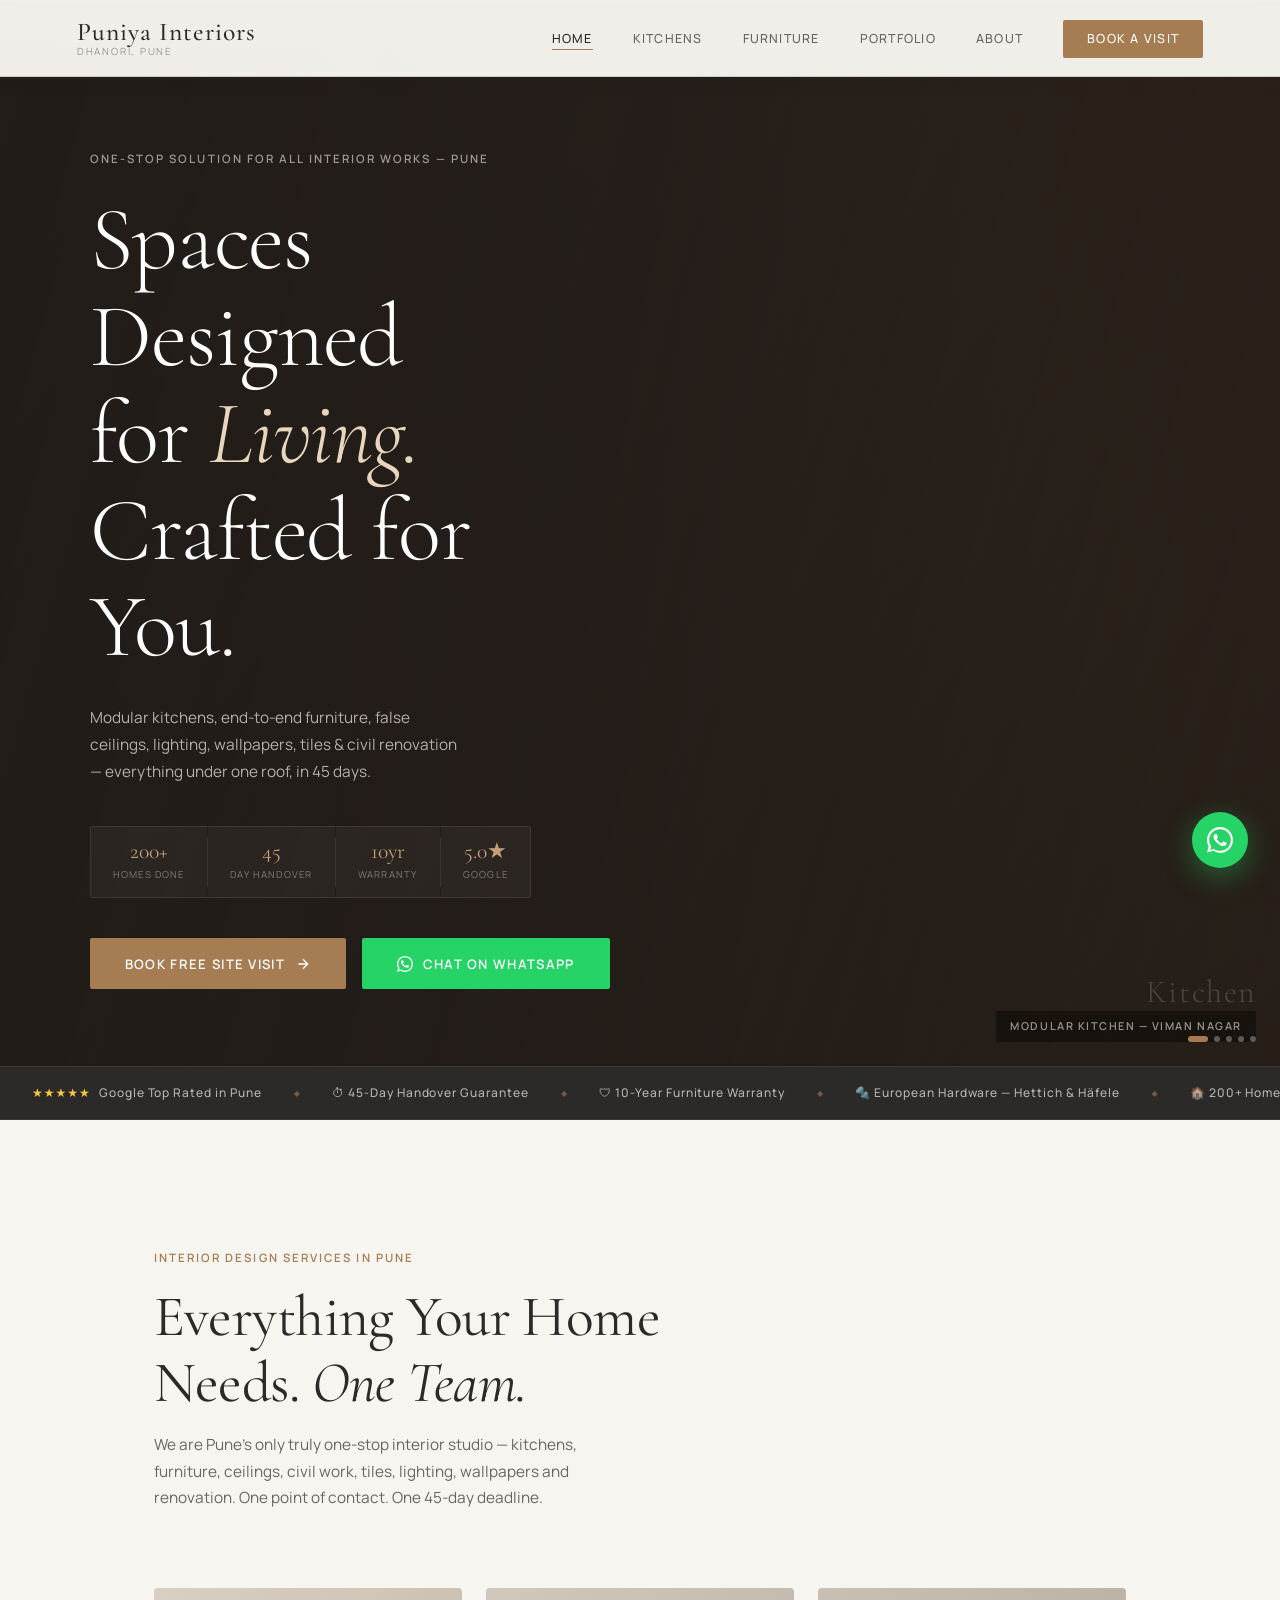
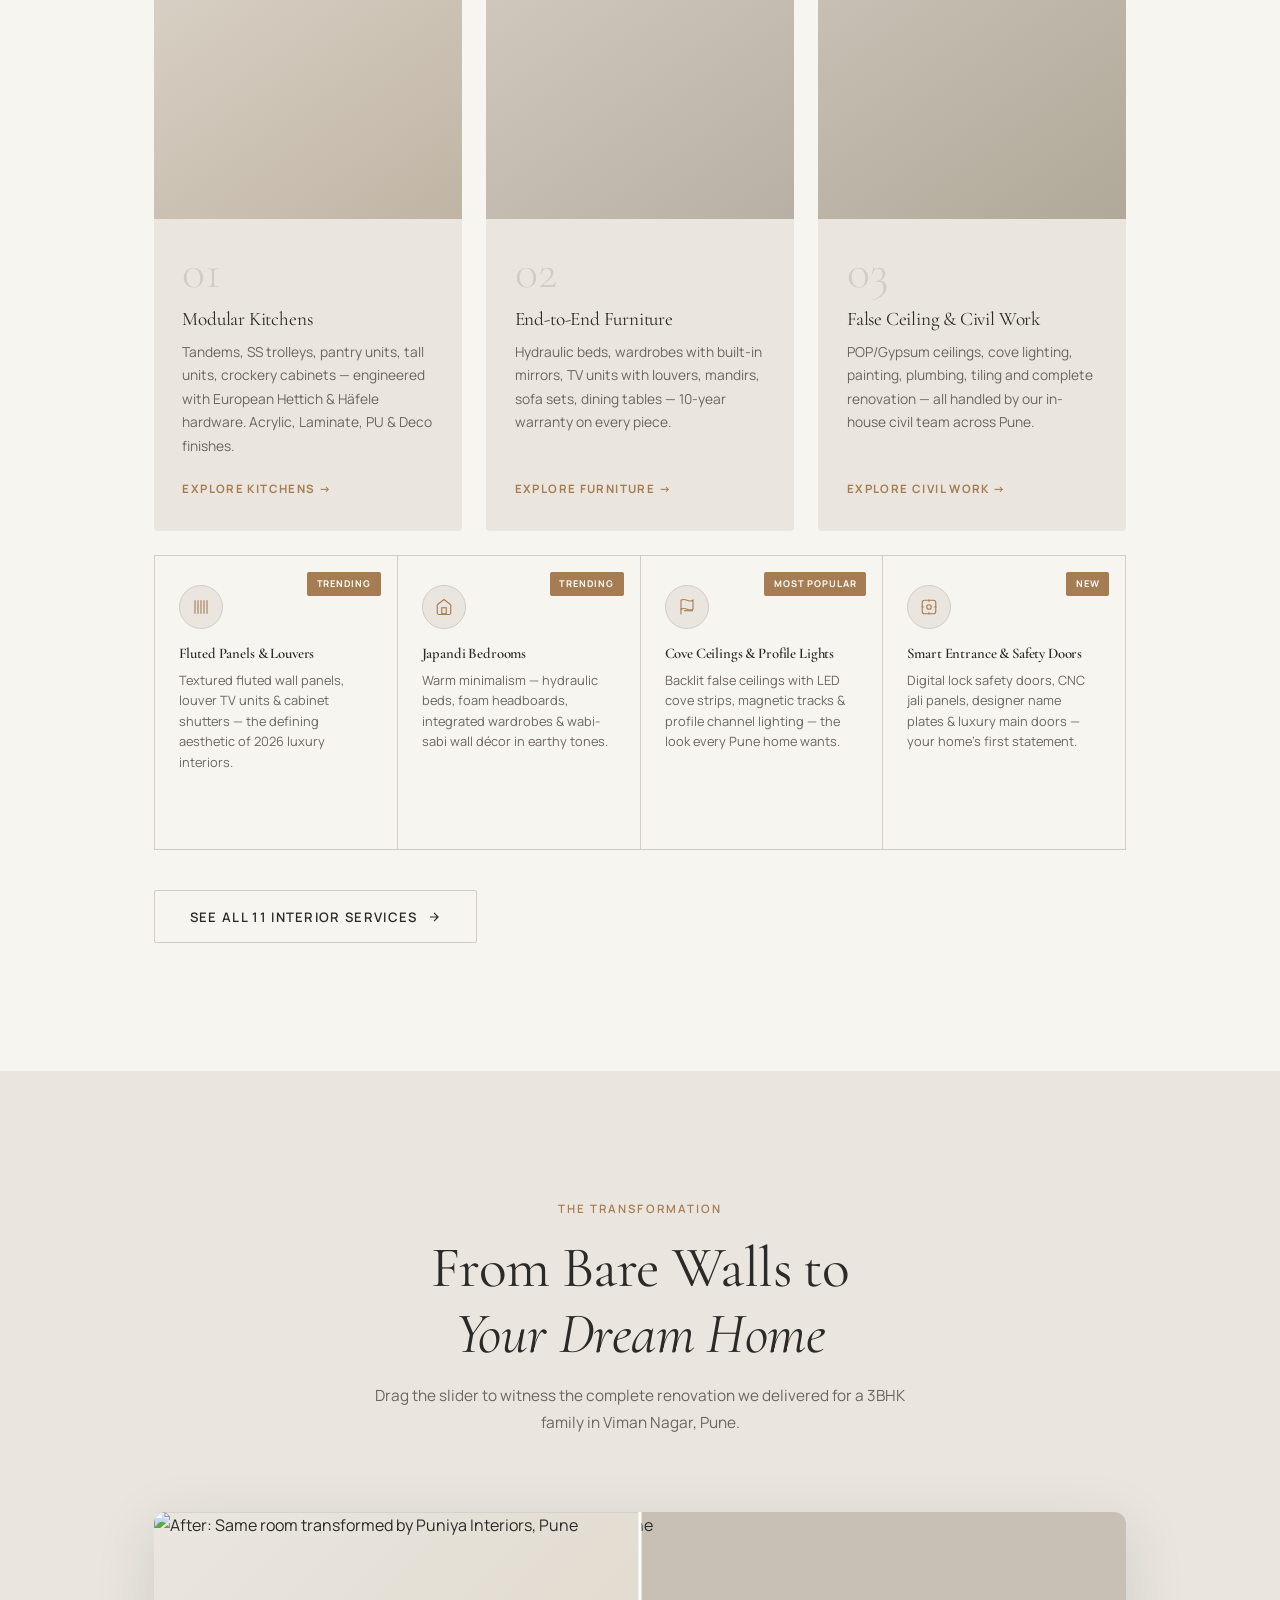
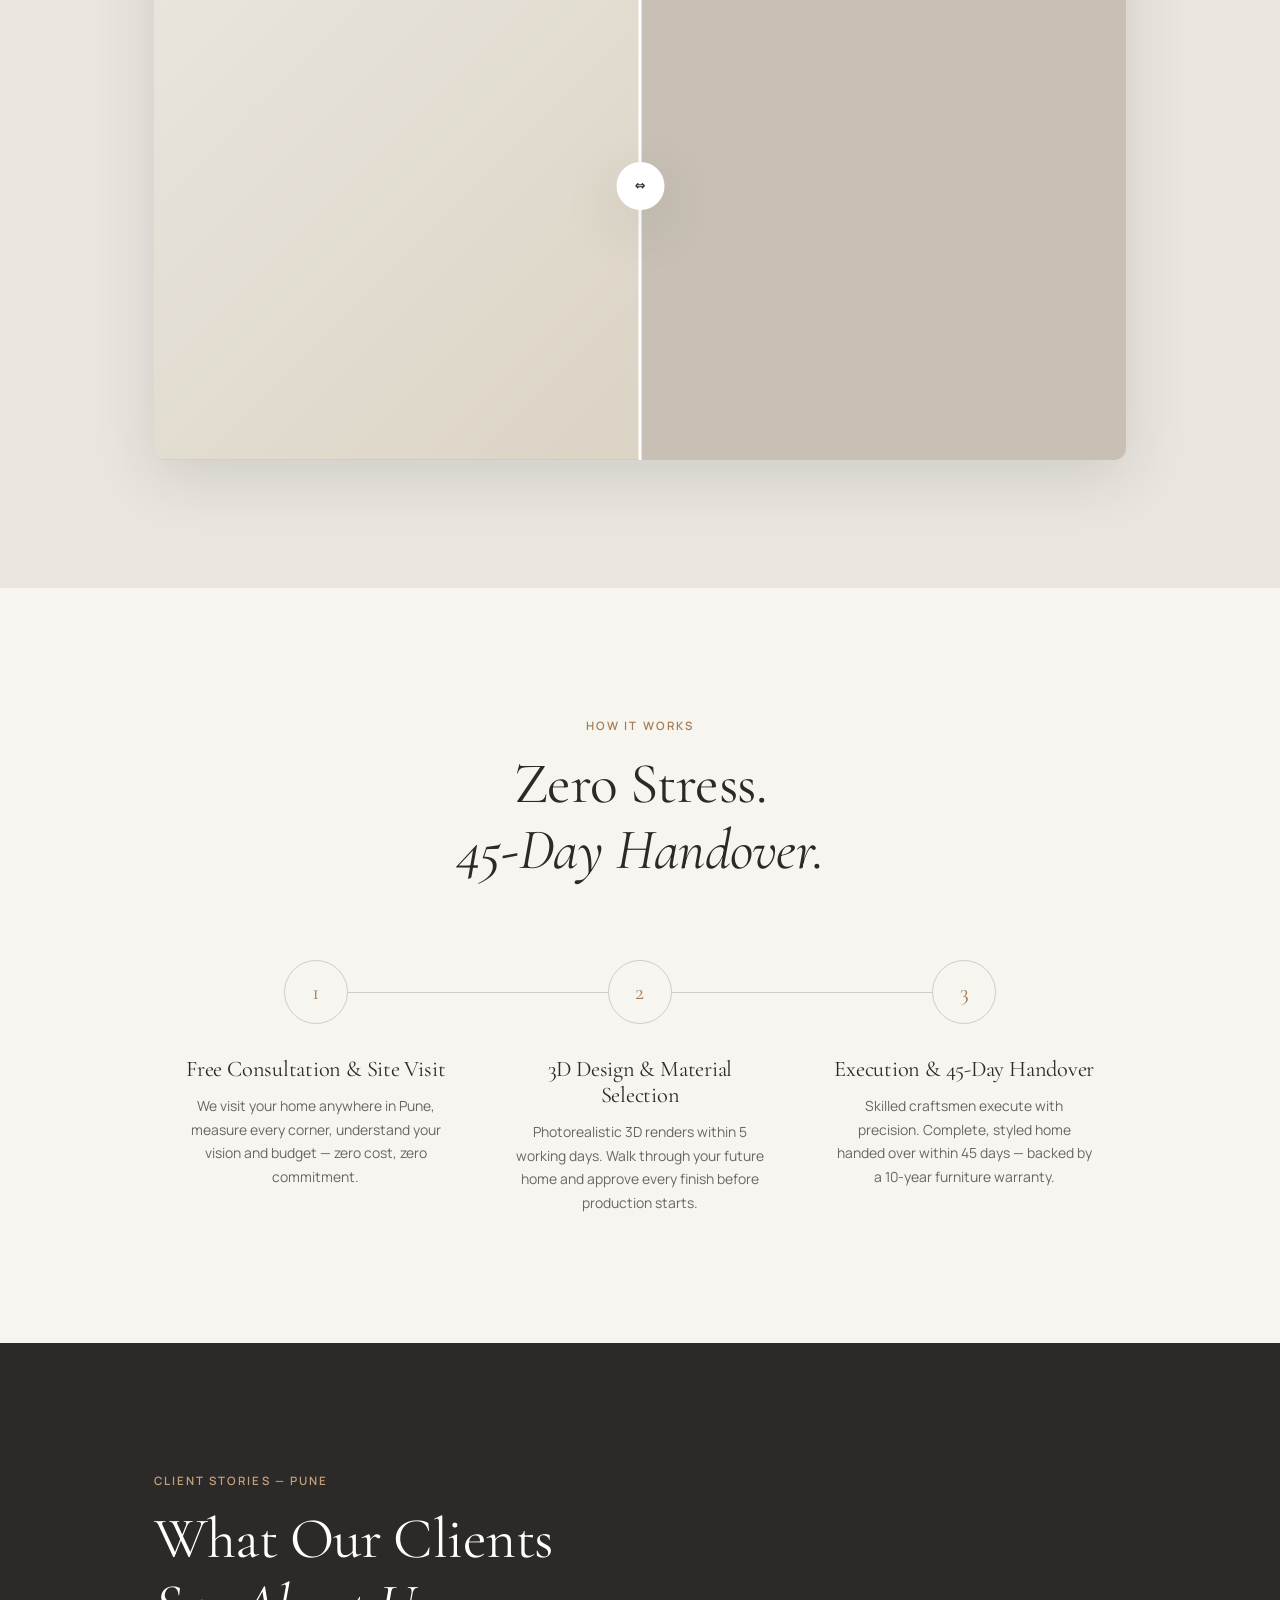
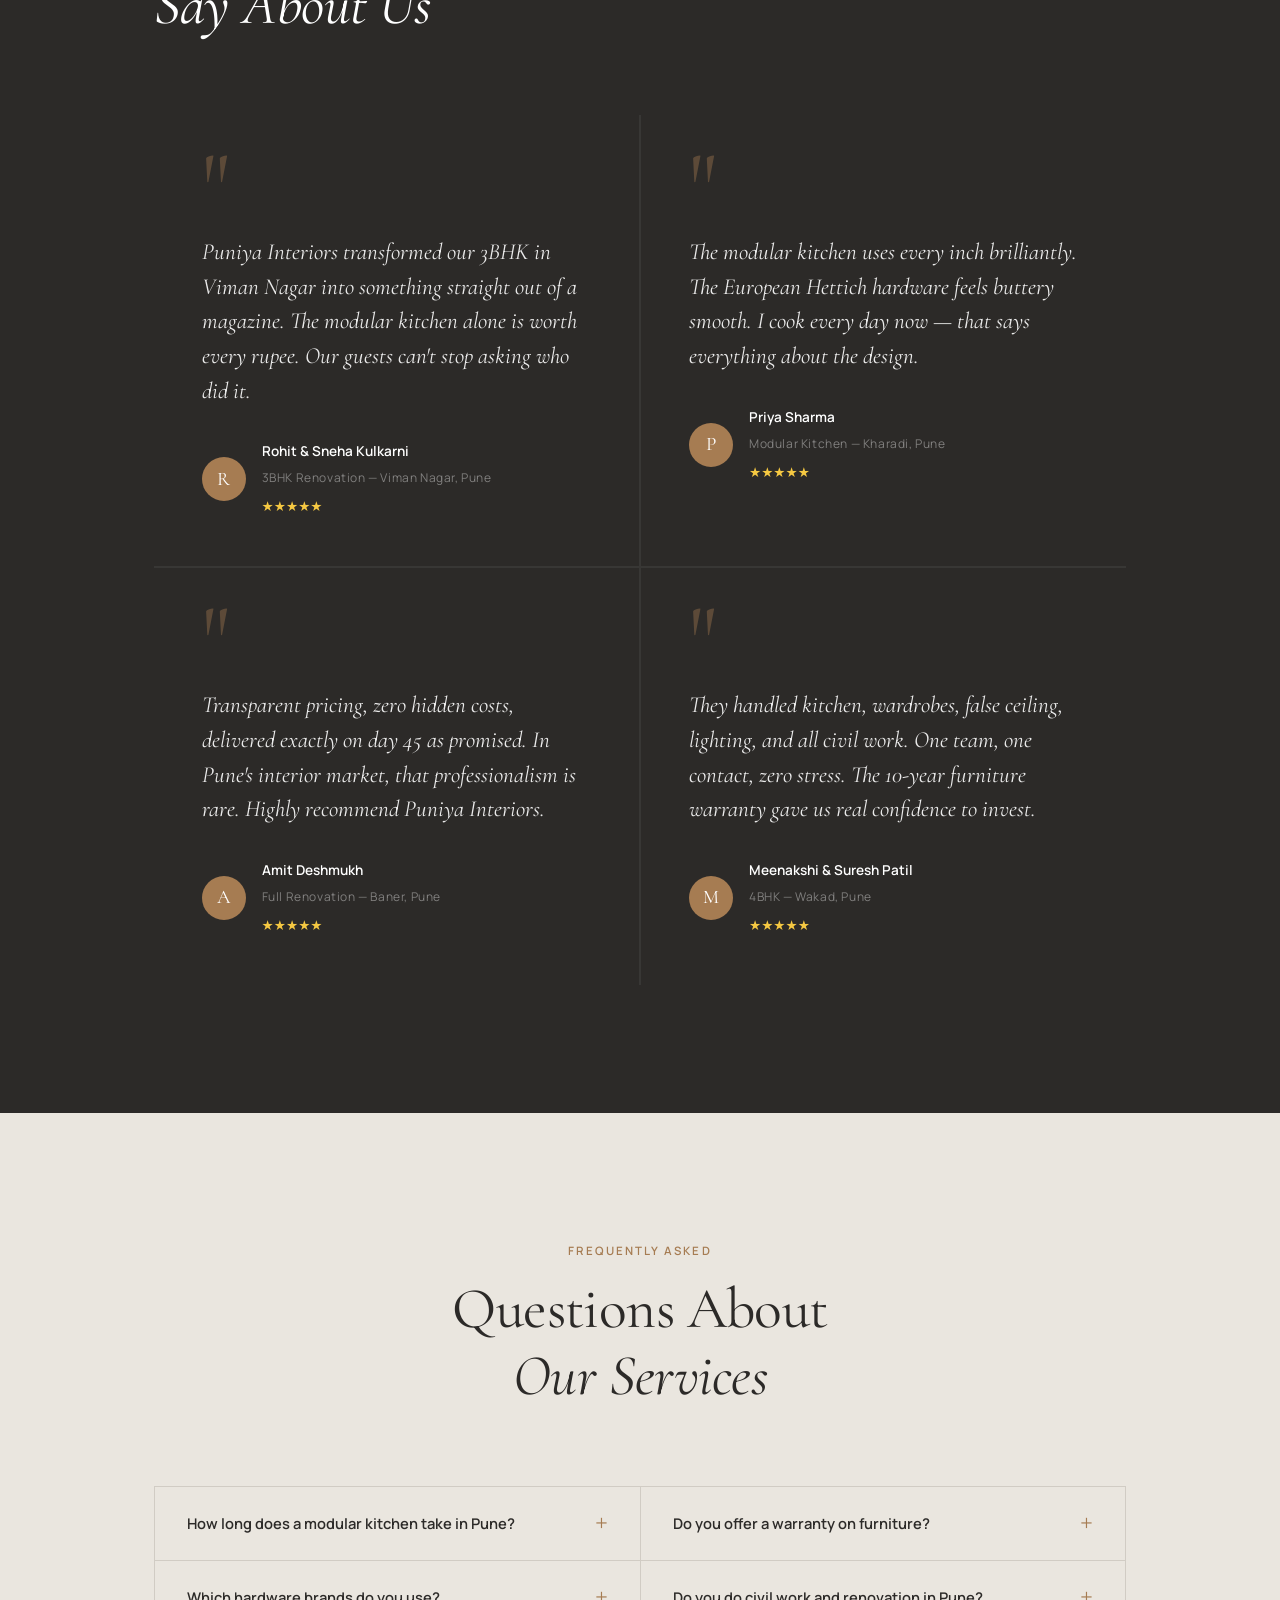
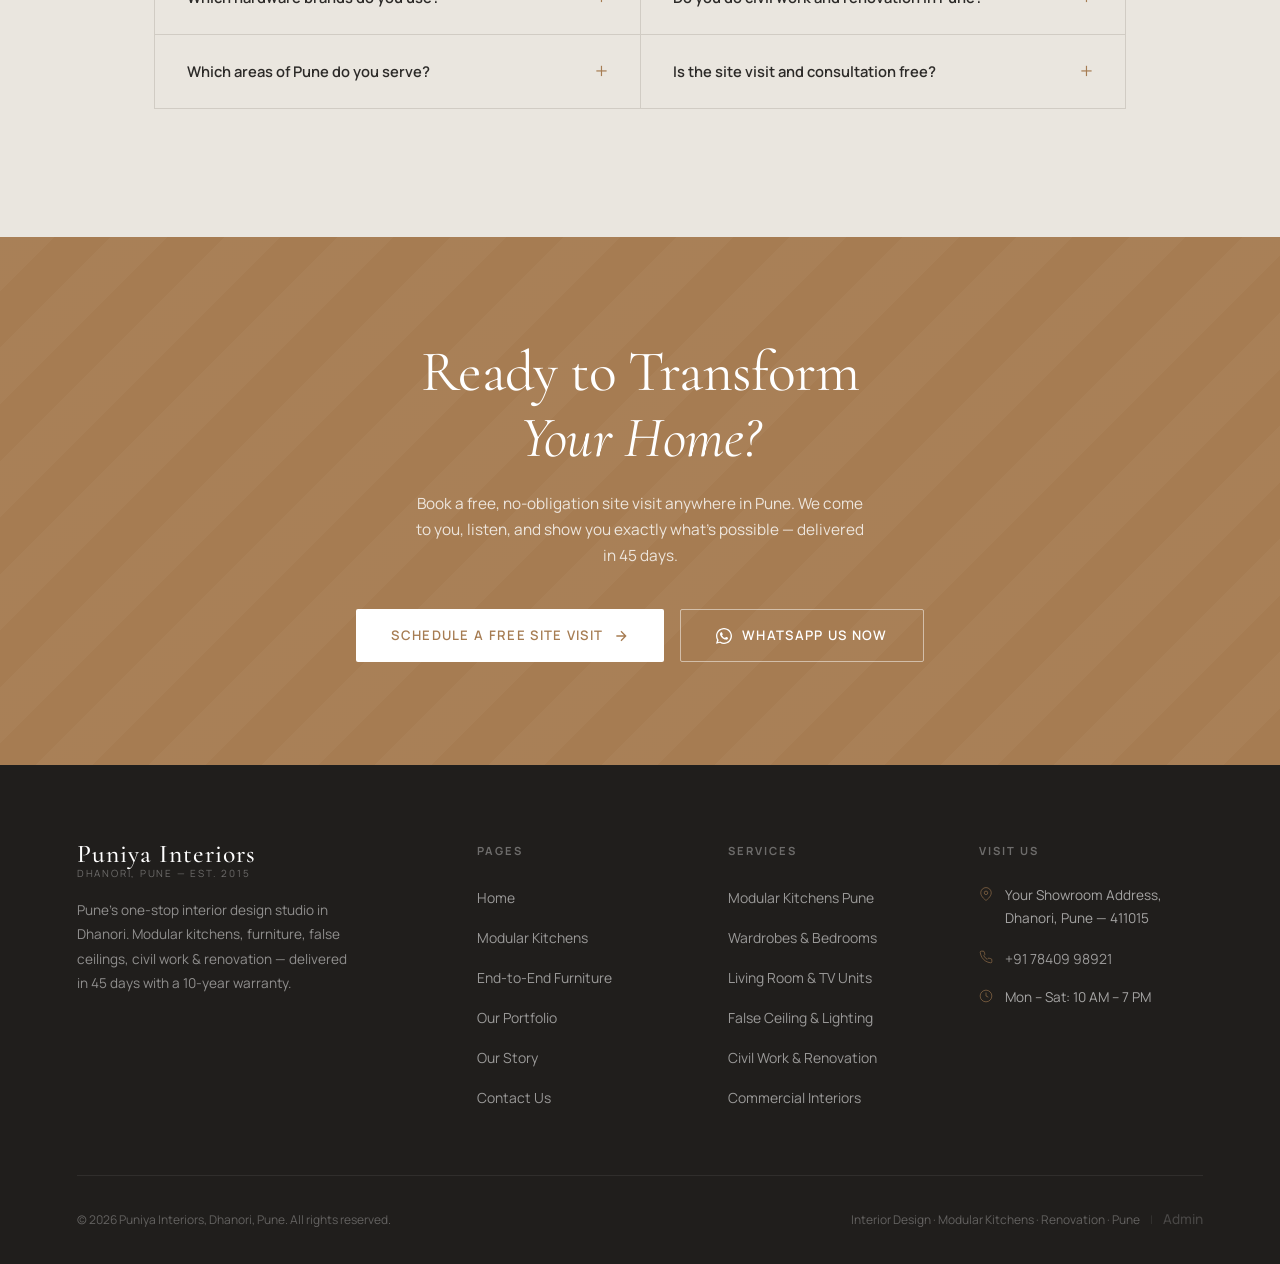
==== commit 456bb1d5: "Add files via upload" ====
--- a/index.html
+++ b/index.html
@@ -1,660 +1,792 @@
-<!DOCTYPE html>
-<html lang="en">
-<head>
-  <meta charset="UTF-8" />
-  <meta name="viewport" content="width=device-width, initial-scale=1.0" />
-
-  <!-- ═══ PRIMARY SEO META ═══ -->
-  <title>Puniya Interiors Pune — Modular Kitchen, Furniture, False Ceiling, Renovation | Dhanori</title>
-  <meta name="description" content="Puniya Interiors is Pune's #1 one-stop interior design studio in Dhanori. Modular kitchens, wardrobes, false ceilings, lighting, wallpapers, tiles & civil renovation. 45-day delivery. 10-year warranty. Book a free site visit today." />
-  <meta name="keywords" content="interior design Pune, modular kitchen Pune, false ceiling Pune, wardrobe Pune, home renovation Pune, Dhanori interior designer, kitchen design Pune, furniture Pune, civil work Pune, interior contractor Pune, Puniya Interiors" />
-  <meta name="author" content="Puniya Interiors, Dhanori, Pune" />
-  <meta name="robots" content="index, follow" />
-  <link rel="canonical" href="https://puniyainteriors.com/index.html" />
-
-  <!-- ═══ OPEN GRAPH ═══ -->
-  <meta property="og:type" content="website" />
-  <meta property="og:title" content="Puniya Interiors Pune — One-Stop Interior Solution | Dhanori" />
-  <meta property="og:description" content="Modular kitchens, wardrobes, false ceilings, lighting & renovation in Pune. 45-day delivery, 10-year warranty. Book a FREE site visit." />
-  <meta property="og:url" content="https://puniyainteriors.com" />
-  <meta property="og:locale" content="en_IN" />
-
-  <!-- ═══ LOCAL BUSINESS SCHEMA ═══ -->
-  <script type="application/ld+json">
-  {
-    "@context": "https://schema.org",
-    "@type": "InteriorDesigner",
-    "name": "Puniya Interiors",
-    "alternateName": "Puniya Interiors Pune",
-    "description": "Pune's one-stop interior design studio offering modular kitchens, end-to-end furniture, false ceilings, lighting, wallpapers, tiles, civil work and renovation. 45-day delivery with 10-year furniture warranty.",
-    "url": "https://puniyainteriors.com",
-    "telephone": "+91-XXXXXXXXXX",
-    "email": "hello@puniyainteriors.com",
-    "address": {
-      "@type": "PostalAddress",
-      "streetAddress": "Your Showroom Address",
-      "addressLocality": "Dhanori",
-      "addressRegion": "Pune",
-      "postalCode": "411015",
-      "addressCountry": "IN"
-    },
-    "geo": { "@type": "GeoCoordinates", "latitude": "18.5904", "longitude": "73.9317" },
-    "areaServed": ["Pune","Dhanori","Viman Nagar","Kharadi","Wakad","Baner","Aundh","Koregaon Park","Hadapsar","NIBM Road","Hinjewadi"],
-    "openingHours": "Mo-Sa 10:00-19:00",
-    "aggregateRating": { "@type": "AggregateRating", "ratingValue": "5.0", "reviewCount": "47" },
-    "priceRange": "₹₹₹",
-    "hasOfferCatalog": {
-      "@type": "OfferCatalog",
-      "name": "Interior Design Services",
-      "itemListElement": [
-        { "@type": "Offer", "itemOffered": { "@type": "Service", "name": "Modular Kitchen Design Pune" }},
-        { "@type": "Offer", "itemOffered": { "@type": "Service", "name": "Wardrobe and Bedroom Furniture Pune" }},
-        { "@type": "Offer", "itemOffered": { "@type": "Service", "name": "False Ceiling Design Pune" }},
-        { "@type": "Offer", "itemOffered": { "@type": "Service", "name": "Home Renovation Pune" }},
-        { "@type": "Offer", "itemOffered": { "@type": "Service", "name": "Lighting Design Pune" }},
-        { "@type": "Offer", "itemOffered": { "@type": "Service", "name": "Wallpaper Installation Pune" }}
-      ]
-    }
-  }
-  </script>
-
-  <!-- ═══ FAQ SCHEMA — Gets FAQ rich snippets on Google ═══ -->
-  <script type="application/ld+json">
-  {
-    "@context": "https://schema.org",
-    "@type": "FAQPage",
-    "mainEntity": [
-      {
-        "@type": "Question",
-        "name": "How long does a modular kitchen take in Pune?",
-        "acceptedAnswer": { "@type": "Answer", "text": "Puniya Interiors delivers complete modular kitchens in Pune within 45 days of design approval, including fabrication, installation, and final finishing." }
-      },
-      {
-        "@type": "Question",
-        "name": "Does Puniya Interiors offer a warranty on furniture?",
-        "acceptedAnswer": { "@type": "Answer", "text": "Yes. All furniture manufactured by Puniya Interiors comes with a 10-year warranty covering material defects and hardware performance." }
-      },
-      {
-        "@type": "Question",
-        "name": "Which hardware brands does Puniya Interiors use?",
-        "acceptedAnswer": { "@type": "Answer", "text": "We use European hardware brands Hettich and Häfele for all kitchen and furniture fittings — soft-close drawer runners, hinges, and pull-out systems." }
-      },
-      {
-        "@type": "Question",
-        "name": "Does Puniya Interiors do civil work and renovation in Pune?",
-        "acceptedAnswer": { "@type": "Answer", "text": "Yes. Puniya Interiors is a one-stop solution offering complete civil work including false ceilings, painting, plumbing, tiling, electrical, and full home renovation in Pune." }
-      }
-    ]
-  }
-  </script>
-
-  <link rel="preconnect" href="https://fonts.googleapis.com" />
-  <link rel="preconnect" href="https://fonts.gstatic.com" crossorigin />
-  <link rel="stylesheet" href="css/style.css" />
-</head>
-
-<body>
-  <div class="page-transition enter" aria-hidden="true"></div>
-
-  <!-- NAVIGATION -->
-  <nav class="nav" role="navigation" aria-label="Main navigation">
-    <a href="index.html" class="nav-logo" aria-label="Puniya Interiors — Home">
-      <img src="images/logo.png" alt="Puniya Interiors Logo" class="nav-logo-img"
-        onerror="this.style.display='none';this.nextElementSibling.style.display='flex'" loading="eager" />
-      <span class="nav-logo-text-wrap" style="display:none">
-        <span class="nav-logo-name">Puniya Interiors</span>
-        <span class="nav-logo-tagline">Dhanori, Pune</span>
-      </span>
-    </a>
-    <ul class="nav-links">
-      <li><a href="index.html" class="active">Home</a></li>
-      <li><a href="modular-kitchens.html">Kitchens</a></li>
-      <li><a href="custom-furniture.html">Furniture</a></li>
-      <li><a href="portfolio.html">Portfolio</a></li>
-      <li><a href="about.html">About</a></li>
-      <li><a href="contact.html" class="nav-cta">Book a Visit</a></li>
-    </ul>
-    <button class="nav-hamburger" aria-label="Open menu" aria-expanded="false">
-      <span></span><span></span><span></span>
-    </button>
-  </nav>
-  <nav class="nav-mobile" aria-label="Mobile navigation">
-    <a href="index.html">Home</a>
-    <a href="modular-kitchens.html">Kitchens</a>
-    <a href="custom-furniture.html">Furniture</a>
-    <a href="portfolio.html">Portfolio</a>
-    <a href="about.html">About</a>
-    <a href="contact.html">Contact</a>
-  </nav>
-
-
-  <!-- ═══════════════════════════════════
-       HERO — SPLIT LAYOUT
-       Left: copy + stats  |  Right: photo mosaic
-  ═══════════════════════════════════════ -->
-  <section class="hero-split" aria-label="Hero banner">
-
-    <!-- LEFT PANEL -->
-    <div class="hero-split-text">
-      <span class="eyebrow hero-eyebrow reveal">One-Stop Solution for All Interior Works — Pune</span>
-      <h1 class="reveal reveal-delay-1">
-        Spaces Designed<br/>
-        for <em>Living.</em><br/>
-        Crafted for You.
-      </h1>
-      <p class="hero-subtext reveal reveal-delay-2">
-        Modular kitchens, end-to-end furniture, false ceilings,
-        lighting, wallpapers, tiles &amp; civil renovation —
-        everything under one roof, in 45 days.
-      </p>
-
-      <!-- Inline stats — trust signals right in the hero -->
-      <div class="hero-stats reveal reveal-delay-3">
-        <div class="hero-stat">
-          <span class="hero-stat-num">200+</span>
-          <span class="hero-stat-label">Homes Done</span>
-        </div>
-        <div class="hero-stat-divider"></div>
-        <div class="hero-stat">
-          <span class="hero-stat-num">45</span>
-          <span class="hero-stat-label">Day Handover</span>
-        </div>
-        <div class="hero-stat-divider"></div>
-        <div class="hero-stat">
-          <span class="hero-stat-num">10yr</span>
-          <span class="hero-stat-label">Warranty</span>
-        </div>
-        <div class="hero-stat-divider"></div>
-        <div class="hero-stat">
-          <span class="hero-stat-num">5.0★</span>
-          <span class="hero-stat-label">Google</span>
-        </div>
-      </div>
-
-      <div class="hero-actions reveal reveal-delay-4">
-        <a href="contact.html" class="btn btn-primary">
-          <span>Book Free Site Visit</span>
-          <svg width="16" height="16" viewBox="0 0 24 24" fill="none" stroke="currentColor" stroke-width="2" aria-hidden="true"><path d="M5 12h14M12 5l7 7-7 7"/></svg>
-        </a>
-        <a href="https://wa.me/91XXXXXXXXXX?text=Hi%20Puniya%20Interiors%2C%20I%20would%20like%20to%20discuss%20a%20project."
-           target="_blank" rel="noopener noreferrer" class="btn btn-whatsapp">
-          <svg width="16" height="16" viewBox="0 0 24 24" fill="currentColor" aria-hidden="true"><path d="M17.472 14.382c-.297-.149-1.758-.867-2.03-.967-.273-.099-.471-.148-.67.15-.197.297-.767.966-.94 1.164-.173.199-.347.223-.644.075-.297-.15-1.255-.463-2.39-1.475-.883-.788-1.48-1.761-1.653-2.059-.173-.297-.018-.458.13-.606.134-.133.298-.347.446-.52.149-.174.198-.298.298-.497.099-.198.05-.371-.025-.52-.075-.149-.669-1.612-.916-2.207-.242-.579-.487-.5-.669-.51-.173-.008-.371-.01-.57-.01-.198 0-.52.074-.792.372-.272.297-1.04 1.016-1.04 2.479 0 1.462 1.065 2.875 1.213 3.074.149.198 2.096 3.2 5.077 4.487.709.306 1.262.489 1.694.625.712.227 1.36.195 1.871.118.571-.085 1.758-.719 2.006-1.413.248-.694.248-1.289.173-1.413-.074-.124-.272-.198-.57-.347z"/><path d="M12 0C5.373 0 0 5.373 0 12c0 2.125.557 4.122 1.529 5.859L.057 23.5l5.777-1.517A11.951 11.951 0 0012 24c6.627 0 12-5.373 12-12S18.627 0 12 0zm0 22c-1.893 0-3.667-.52-5.184-1.426l-.371-.22-3.43.9.916-3.345-.242-.383A9.953 9.953 0 012 12c0-5.514 4.486-10 10-10s10 4.486 10 10-4.486 10-10 10z"/></svg>
-          <span>Chat on WhatsApp</span>
-        </a>
-      </div>
-    </div>
-
-    <!-- RIGHT PANEL — IMAGE MOSAIC
-         Add 3 photos: hero-photo-1.jpg, hero-photo-2.jpg, hero-photo-3.jpg
-         They show as a 3-pane mosaic. Warm placeholders show until photos are added.
-    -->
-    <div class="hero-split-visual" aria-hidden="true">
-      <div class="hero-mosaic">
-
-        <!-- Main tall image -->
-        <div class="mosaic-main">
-          <img src="images/hero-photo-1.jpg"
-            alt="Premium modular kitchen designed by Puniya Interiors, Pune"
-            loading="eager" fetchpriority="high"
-            onerror="this.style.display='none'" />
-          <div class="mosaic-placeholder mosaic-placeholder-1">
-            <span>Add hero-photo-1.jpg</span>
-          </div>
-        </div>
-
-        <!-- Right stack: 2 images + accent tile -->
-        <div class="mosaic-stack">
-          <div class="mosaic-sm">
-            <img src="images/hero-photo-2.jpg"
-              alt="Custom wardrobe and bedroom by Puniya Interiors"
-              loading="eager"
-              onerror="this.style.display='none'" />
-            <div class="mosaic-placeholder mosaic-placeholder-2"><span>hero-photo-2.jpg</span></div>
-          </div>
-          <div class="mosaic-sm">
-            <img src="images/hero-photo-3.jpg"
-              alt="Living room interior by Puniya Interiors, Pune"
-              loading="eager"
-              onerror="this.style.display='none'" />
-            <div class="mosaic-placeholder mosaic-placeholder-3"><span>hero-photo-3.jpg</span></div>
-          </div>
-          <!-- Accent tile — always visible, no photo needed -->
-          <div class="mosaic-accent">
-            <div class="mosaic-accent-inner">
-              <span class="mosaic-accent-num">10+</span>
-              <span class="mosaic-accent-label">Years of Craft</span>
-              <span class="mosaic-accent-sub">Dhanori, Pune</span>
-            </div>
-          </div>
-        </div>
-
-      </div>
-    </div>
-
-  </section>
-
-
-  <!-- ═══════════════════════════════════
-       SCROLLING TRUST TICKER
-       Clean single-line marquee — much better than the broken grid
-  ═══════════════════════════════════════ -->
-  <div class="trust-ticker" role="complementary" aria-label="Trust signals">
-    <div class="trust-ticker-track" aria-hidden="true">
-      <span class="tick-item"><span class="tick-star">★★★★★</span> Google Top Rated in Pune</span>
-      <span class="tick-sep">◆</span>
-      <span class="tick-item">⏱ 45-Day Handover Guarantee</span>
-      <span class="tick-sep">◆</span>
-      <span class="tick-item">🛡 10-Year Furniture Warranty</span>
-      <span class="tick-sep">◆</span>
-      <span class="tick-item">🔩 European Hardware — Hettich &amp; Häfele</span>
-      <span class="tick-sep">◆</span>
-      <span class="tick-item">🏠 200+ Homes Completed in Pune</span>
-      <span class="tick-sep">◆</span>
-      <span class="tick-item">🪵 BWP Marine Ply — Termite Proof</span>
-      <span class="tick-sep">◆</span>
-      <!-- Duplicate for seamless loop -->
-      <span class="tick-item"><span class="tick-star">★★★★★</span> Google Top Rated in Pune</span>
-      <span class="tick-sep">◆</span>
-      <span class="tick-item">⏱ 45-Day Handover Guarantee</span>
-      <span class="tick-sep">◆</span>
-      <span class="tick-item">🛡 10-Year Furniture Warranty</span>
-      <span class="tick-sep">◆</span>
-      <span class="tick-item">🔩 European Hardware — Hettich &amp; Häfele</span>
-      <span class="tick-sep">◆</span>
-      <span class="tick-item">🏠 200+ Homes Completed in Pune</span>
-      <span class="tick-sep">◆</span>
-      <span class="tick-item">🪵 BWP Marine Ply — Termite Proof</span>
-      <span class="tick-sep">◆</span>
-    </div>
-  </div>
-
-
-  <!-- ═══════════════════════════════════
-       SERVICES — EDITORIAL CARDS
-       3 large image cards + 4 clean tiles
-       No empty cells, no confusion
-  ═══════════════════════════════════════ -->
-  <section class="services-editorial" aria-labelledby="services-heading">
-    <div class="container">
-
-      <div class="section-header reveal">
-        <span class="eyebrow">Interior Design Services in Pune</span>
-        <h2 id="services-heading">
-          Everything Your Home<br/>
-          Needs. <em>One Team.</em>
-        </h2>
-        <p style="margin-top:1rem;max-width:52ch;">
-          We are Pune's only truly one-stop interior studio — kitchens,
-          furniture, ceilings, civil work, tiles, lighting, wallpapers
-          and renovation. One point of contact. One 45-day deadline.
-        </p>
-      </div>
-
-      <!-- 3 large image cards -->
-      <div class="ed-grid-3 reveal">
-
-        <a href="modular-kitchens.html" class="ed-card-large" aria-label="Modular Kitchens Pune">
-          <div class="ed-card-img">
-            <img src="images/kitchen-card.jpg"
-              alt="Modular kitchen design in Pune by Puniya Interiors"
-              loading="lazy" onerror="this.style.display='none'" />
-            <div class="ed-card-img-bg ed-bg-1"></div>
-          </div>
-          <div class="ed-card-body">
-            <span class="ed-num">01</span>
-            <h3>Modular Kitchens</h3>
-            <p>Tandems, SS trolleys, pantry units, tall units, crockery cabinets — engineered with European Hettich &amp; Häfele hardware. Acrylic, Laminate, PU &amp; Deco finishes.</p>
-            <span class="ed-link">Explore Kitchens →</span>
-          </div>
-        </a>
-
-        <a href="custom-furniture.html" class="ed-card-large" aria-label="Custom Furniture Pune">
-          <div class="ed-card-img">
-            <img src="images/furniture-card.jpg"
-              alt="Custom furniture and wardrobes in Pune by Puniya Interiors"
-              loading="lazy" onerror="this.style.display='none'" />
-            <div class="ed-card-img-bg ed-bg-2"></div>
-          </div>
-          <div class="ed-card-body">
-            <span class="ed-num">02</span>
-            <h3>End-to-End Furniture</h3>
-            <p>Hydraulic beds, wardrobes with built-in mirrors, TV units with louvers, mandirs, sofa sets, dining tables — 10-year warranty on every piece.</p>
-            <span class="ed-link">Explore Furniture →</span>
-          </div>
-        </a>
-
-        <a href="custom-furniture.html#civil" class="ed-card-large" aria-label="False Ceiling and Civil Work Pune">
-          <div class="ed-card-img">
-            <img src="images/ceiling-card.jpg"
-              alt="False ceiling and civil work in Pune by Puniya Interiors"
-              loading="lazy" onerror="this.style.display='none'" />
-            <div class="ed-card-img-bg ed-bg-3"></div>
-          </div>
-          <div class="ed-card-body">
-            <span class="ed-num">03</span>
-            <h3>False Ceiling &amp; Civil Work</h3>
-            <p>POP/Gypsum ceilings, cove lighting, painting, plumbing, tiling and complete renovation — all handled by our in-house civil team across Pune.</p>
-            <span class="ed-link">Explore Civil Work →</span>
-          </div>
-        </a>
-
-      </div>
-
-      <!-- 4 clean service tiles — no empty cells possible -->
-      <div class="ed-grid-4 reveal" style="margin-top:1.5rem;">
-
-        <a href="custom-furniture.html#lighting" class="ed-tile" aria-label="Lighting Design Pune">
-          <div class="ed-tile-icon">
-            <svg viewBox="0 0 24 24" fill="none" stroke="currentColor" stroke-width="1.5" aria-hidden="true"><circle cx="12" cy="12" r="5"/><line x1="12" y1="1" x2="12" y2="3"/><line x1="12" y1="21" x2="12" y2="23"/><line x1="4.22" y1="4.22" x2="5.64" y2="5.64"/><line x1="18.36" y1="18.36" x2="19.78" y2="19.78"/><line x1="1" y1="12" x2="3" y2="12"/><line x1="21" y1="12" x2="23" y2="12"/></svg>
-          </div>
-          <h4>Lighting Design</h4>
-          <p>Profile, cove, magnetic, track &amp; spot lights for every room.</p>
-          <span class="ed-tile-arrow">→</span>
-        </a>
-
-        <a href="custom-furniture.html#wallpaper" class="ed-tile" aria-label="Wallpapers Pune">
-          <div class="ed-tile-icon">
-            <svg viewBox="0 0 24 24" fill="none" stroke="currentColor" stroke-width="1.5" aria-hidden="true"><rect x="3" y="3" width="18" height="18" rx="2"/><path d="M3 9h18M3 15h18M9 3v18M15 3v18"/></svg>
-          </div>
-          <h4>Wallpapers</h4>
-          <p>Custom designed &amp; imported premium wallpapers, murals &amp; textures.</p>
-          <span class="ed-tile-arrow">→</span>
-        </a>
-
-        <a href="custom-furniture.html#tiles" class="ed-tile" aria-label="Tiles and Marble Pune">
-          <div class="ed-tile-icon">
-            <svg viewBox="0 0 24 24" fill="none" stroke="currentColor" stroke-width="1.5" aria-hidden="true"><rect x="2" y="2" width="9" height="9"/><rect x="13" y="2" width="9" height="9"/><rect x="2" y="13" width="9" height="9"/><rect x="13" y="13" width="9" height="9"/></svg>
-          </div>
-          <h4>Tiles &amp; Marble</h4>
-          <p>Full body tiles, ceramic, marble &amp; natural stone — supplied &amp; laid.</p>
-          <span class="ed-tile-arrow">→</span>
-        </a>
-
-        <a href="custom-furniture.html#commercial" class="ed-tile" aria-label="Commercial Interior Design Pune">
-          <div class="ed-tile-icon">
-            <svg viewBox="0 0 24 24" fill="none" stroke="currentColor" stroke-width="1.5" aria-hidden="true"><path d="M21 16V8a2 2 0 00-1-1.73l-7-4a2 2 0 00-2 0l-7 4A2 2 0 003 8v8a2 2 0 001 1.73l7 4a2 2 0 002 0l7-4A2 2 0 0021 16z"/></svg>
-          </div>
-          <h4>Commercial Spaces</h4>
-          <p>Offices, shops &amp; mall fit-outs across Pune — on time, on budget.</p>
-          <span class="ed-tile-arrow">→</span>
-        </a>
-
-      </div>
-
-      <div class="ed-cta-row reveal">
-        <a href="custom-furniture.html" class="btn btn-outline">
-          See All 11 Interior Services
-          <svg width="14" height="14" viewBox="0 0 24 24" fill="none" stroke="currentColor" stroke-width="2" aria-hidden="true"><path d="M5 12h14M12 5l7 7-7 7"/></svg>
-        </a>
-      </div>
-
-    </div>
-  </section>
-
-
-  <!-- BEFORE & AFTER SLIDER -->
-  <section class="slider-section" aria-labelledby="ba-heading">
-    <div class="container">
-      <div class="section-header text-center reveal">
-        <span class="eyebrow">The Transformation</span>
-        <h2 id="ba-heading">From Bare Walls to<br/><em>Your Dream Home</em></h2>
-        <p style="margin-top:1rem;">Drag the slider to witness the complete renovation we delivered for a 3BHK family in Viman Nagar, Pune.</p>
-      </div>
-      <div class="slider-wrapper reveal" role="img" aria-label="Before and after interior transformation">
-        <div class="slider-before">
-          <img src="images/before-room.jpg" alt="Before: Empty apartment before Puniya Interiors renovation, Pune"
-            loading="lazy" onerror="this.closest('.slider-before').style.background='#C8C0B4'" />
-          <span class="slider-label slider-label-before">Before</span>
-        </div>
-        <div class="slider-after" aria-hidden="true">
-          <img src="images/after-room.jpg" alt="After: Same room transformed by Puniya Interiors, Pune"
-            loading="lazy" onerror="this.closest('.slider-after').style.background='linear-gradient(135deg,#EAE6DF,#D4CBB8)'" />
-          <span class="slider-label slider-label-after">After</span>
-        </div>
-        <div class="slider-handle" aria-hidden="true">
-          <div class="slider-handle-circle">⇔</div>
-        </div>
-      </div>
-    </div>
-  </section>
-
-
-  <!-- PROCESS -->
-  <section class="process" aria-labelledby="process-heading">
-    <div class="container">
-      <div class="section-header text-center reveal">
-        <span class="eyebrow">How It Works</span>
-        <h2 id="process-heading">Zero Stress.<br/><em>45-Day Handover.</em></h2>
-      </div>
-      <div class="process-steps">
-        <div class="process-step reveal reveal-delay-1">
-          <div class="process-number" aria-hidden="true">1</div>
-          <div>
-            <h4>Free Consultation &amp; Site Visit</h4>
-            <p>We visit your home anywhere in Pune, measure every corner, understand your vision and budget — zero cost, zero commitment.</p>
-          </div>
-        </div>
-        <div class="process-step reveal reveal-delay-2">
-          <div class="process-number" aria-hidden="true">2</div>
-          <div>
-            <h4>3D Design &amp; Material Selection</h4>
-            <p>Photorealistic 3D renders within 5 working days. Walk through your future home and approve every finish before production starts.</p>
-          </div>
-        </div>
-        <div class="process-step reveal reveal-delay-3">
-          <div class="process-number" aria-hidden="true">3</div>
-          <div>
-            <h4>Execution &amp; 45-Day Handover</h4>
-            <p>Skilled craftsmen execute with precision. Complete, styled home handed over within 45 days — backed by a 10-year furniture warranty.</p>
-          </div>
-        </div>
-      </div>
-    </div>
-  </section>
-
-
-  <!-- TESTIMONIALS -->
-  <section class="testimonials" aria-labelledby="testimonials-heading">
-    <div class="container">
-      <div class="section-header reveal">
-        <span class="eyebrow">Client Stories — Pune</span>
-        <h2 id="testimonials-heading">What Our Clients<br/><em>Say About Us</em></h2>
-      </div>
-      <div class="testimonials-grid">
-        <article class="testimonial-card reveal reveal-delay-1">
-          <span class="testimonial-quote-mark" aria-hidden="true">"</span>
-          <p class="testimonial-text">Puniya Interiors transformed our 3BHK in Viman Nagar into something straight out of a magazine. The modular kitchen alone is worth every rupee. Our guests can't stop asking who did it.</p>
-          <div class="testimonial-author">
-            <div class="testimonial-avatar" aria-hidden="true">R</div>
-            <div>
-              <span class="testimonial-name">Rohit &amp; Sneha Kulkarni</span>
-              <span class="testimonial-location">3BHK Renovation — Viman Nagar, Pune</span>
-              <div class="testimonial-stars" aria-label="5 star rating">★★★★★</div>
-            </div>
-          </div>
-        </article>
-        <article class="testimonial-card reveal reveal-delay-2">
-          <span class="testimonial-quote-mark" aria-hidden="true">"</span>
-          <p class="testimonial-text">The modular kitchen uses every inch brilliantly. The European Hettich hardware feels buttery smooth. I cook every day now — that says everything about the design.</p>
-          <div class="testimonial-author">
-            <div class="testimonial-avatar" aria-hidden="true">P</div>
-            <div>
-              <span class="testimonial-name">Priya Sharma</span>
-              <span class="testimonial-location">Modular Kitchen — Kharadi, Pune</span>
-              <div class="testimonial-stars" aria-label="5 star rating">★★★★★</div>
-            </div>
-          </div>
-        </article>
-        <article class="testimonial-card reveal reveal-delay-3">
-          <span class="testimonial-quote-mark" aria-hidden="true">"</span>
-          <p class="testimonial-text">Transparent pricing, zero hidden costs, delivered exactly on day 45 as promised. In Pune's interior market, that professionalism is rare. Highly recommend Puniya Interiors.</p>
-          <div class="testimonial-author">
-            <div class="testimonial-avatar" aria-hidden="true">A</div>
-            <div>
-              <span class="testimonial-name">Amit Deshmukh</span>
-              <span class="testimonial-location">Full Renovation — Baner, Pune</span>
-              <div class="testimonial-stars" aria-label="5 star rating">★★★★★</div>
-            </div>
-          </div>
-        </article>
-        <article class="testimonial-card reveal reveal-delay-4">
-          <span class="testimonial-quote-mark" aria-hidden="true">"</span>
-          <p class="testimonial-text">They handled kitchen, wardrobes, false ceiling, lighting, and all civil work. One team, one contact, zero stress. The 10-year furniture warranty gave us real confidence to invest.</p>
-          <div class="testimonial-author">
-            <div class="testimonial-avatar" aria-hidden="true">M</div>
-            <div>
-              <span class="testimonial-name">Meenakshi &amp; Suresh Patil</span>
-              <span class="testimonial-location">4BHK — Wakad, Pune</span>
-              <div class="testimonial-stars" aria-label="5 star rating">★★★★★</div>
-            </div>
-          </div>
-        </article>
-      </div>
-    </div>
-  </section>
-
-
-  <!-- ═══════════════════════════════════
-       FAQ — Google rich snippet section
-       Renders as expandable Q&A on Google SERP
-  ═══════════════════════════════════════ -->
-  <section class="faq-section" aria-labelledby="faq-heading">
-    <div class="container">
-      <div class="section-header text-center reveal">
-        <span class="eyebrow">Frequently Asked</span>
-        <h2 id="faq-heading">Questions About<br/><em>Our Services</em></h2>
-      </div>
-      <div class="faq-grid reveal">
-
-        <details class="faq-item">
-          <summary class="faq-q">How long does a modular kitchen take in Pune?</summary>
-          <div class="faq-a">
-            <p>Puniya Interiors delivers complete modular kitchens in Pune within <strong>45 days</strong> of design approval — including 3D design, fabrication, site installation, and final finishing. We handle everything in-house, which is why we can guarantee the timeline.</p>
-          </div>
-        </details>
-
-        <details class="faq-item">
-          <summary class="faq-q">Do you offer a warranty on furniture?</summary>
-          <div class="faq-a">
-            <p>Yes. Every piece of furniture manufactured by Puniya Interiors comes with a <strong>10-year warranty</strong> covering material defects, structural issues, and hardware performance. We use only BWP Marine Ply and European Hettich &amp; Häfele fittings throughout.</p>
-          </div>
-        </details>
-
-        <details class="faq-item">
-          <summary class="faq-q">Which hardware brands do you use?</summary>
-          <div class="faq-a">
-            <p>We exclusively use European hardware — <strong>Hettich (Germany)</strong> and <strong>Häfele (Germany)</strong> — for all kitchen and furniture fittings. This includes soft-close drawer runners, hinges, magic corners, tandem pull-outs, and lift systems.</p>
-          </div>
-        </details>
-
-        <details class="faq-item">
-          <summary class="faq-q">Do you do civil work and renovation in Pune?</summary>
-          <div class="faq-a">
-            <p>Yes. We are a true one-stop solution. Our in-house team handles <strong>false ceilings, painting, plumbing, electrical, tiling, and complete home renovation</strong> across Pune — so you never need to coordinate with multiple contractors.</p>
-          </div>
-        </details>
-
-        <details class="faq-item">
-          <summary class="faq-q">Which areas of Pune do you serve?</summary>
-          <div class="faq-a">
-            <p>We serve all major areas of Pune: Dhanori, Viman Nagar, Kharadi, Wakad, Baner, Aundh, Koregaon Park, Hadapsar, NIBM Road, Hinjewadi and more. Our showroom is in Dhanori, Pune — visit us Monday to Saturday, 10 AM – 7 PM.</p>
-          </div>
-        </details>
-
-        <details class="faq-item">
-          <summary class="faq-q">Is the site visit and consultation free?</summary>
-          <div class="faq-a">
-            <p>Yes, completely free. We visit your home, take measurements, discuss your design preferences and budget — with zero commitment. We also provide an initial 3D concept within 5 working days of the site visit at no charge.</p>
-          </div>
-        </details>
-
-      </div>
-    </div>
-  </section>
-
-
-  <!-- CTA BANNER -->
-  <section class="cta-banner" aria-labelledby="cta-heading">
-    <h2 id="cta-heading">Ready to Transform<br/><em>Your Home?</em></h2>
-    <p>Book a free, no-obligation site visit anywhere in Pune. We come to you, listen, and show you exactly what's possible — delivered in 45 days.</p>
-    <div class="cta-banner-actions">
-      <a href="contact.html" class="btn btn-light">
-        Schedule a Free Site Visit
-        <svg width="16" height="16" viewBox="0 0 24 24" fill="none" stroke="currentColor" stroke-width="2" aria-hidden="true"><path d="M5 12h14M12 5l7 7-7 7"/></svg>
-      </a>
-      <a href="https://wa.me/91XXXXXXXXXX?text=Hi%20Puniya%20Interiors%2C%20I%20would%20like%20to%20book%20a%20site%20visit."
-         target="_blank" rel="noopener noreferrer" class="btn btn-ghost-white">
-        <svg width="16" height="16" viewBox="0 0 24 24" fill="currentColor" aria-hidden="true"><path d="M17.472 14.382c-.297-.149-1.758-.867-2.03-.967-.273-.099-.471-.148-.67.15-.197.297-.767.966-.94 1.164-.173.199-.347.223-.644.075-.297-.15-1.255-.463-2.39-1.475-.883-.788-1.48-1.761-1.653-2.059-.173-.297-.018-.458.13-.606.134-.133.298-.347.446-.52.149-.174.198-.298.298-.497.099-.198.05-.371-.025-.52-.075-.149-.669-1.612-.916-2.207-.242-.579-.487-.5-.669-.51-.173-.008-.371-.01-.57-.01-.198 0-.52.074-.792.372-.272.297-1.04 1.016-1.04 2.479 0 1.462 1.065 2.875 1.213 3.074.149.198 2.096 3.2 5.077 4.487.709.306 1.262.489 1.694.625.712.227 1.36.195 1.871.118.571-.085 1.758-.719 2.006-1.413.248-.694.248-1.289.173-1.413-.074-.124-.272-.198-.57-.347z"/><path d="M12 0C5.373 0 0 5.373 0 12c0 2.125.557 4.122 1.529 5.859L.057 23.5l5.777-1.517A11.951 11.951 0 0012 24c6.627 0 12-5.373 12-12S18.627 0 12 0zm0 22c-1.893 0-3.667-.52-5.184-1.426l-.371-.22-3.43.9.916-3.345-.242-.383A9.953 9.953 0 012 12c0-5.514 4.486-10 10-10s10 4.486 10 10-4.486 10-10 10z"/></svg>
-        WhatsApp Us Now
-      </a>
-    </div>
-  </section>
-
-
-  <!-- FOOTER -->
-  <footer class="footer" role="contentinfo">
-    <div class="footer-grid">
-      <div class="footer-brand">
-        <div class="nav-logo" style="margin-bottom:1rem;">
-          <img src="images/logo.png" alt="Puniya Interiors Pune" class="footer-logo-img"
-            onerror="this.style.display='none';this.nextElementSibling.style.display='flex'" />
-          <span class="nav-logo-text-wrap" style="display:none">
-            <span class="nav-logo-name">Puniya Interiors</span>
-            <span class="nav-logo-tagline">Dhanori, Pune — Est. 2015</span>
-          </span>
-        </div>
-        <p>Pune's one-stop interior design studio in Dhanori. Modular kitchens, furniture, false ceilings, civil work &amp; renovation — delivered in 45 days with a 10-year warranty.</p>
-      </div>
-      <div class="footer-col">
-        <h5>Pages</h5>
-        <ul>
-          <li><a href="index.html">Home</a></li>
-          <li><a href="modular-kitchens.html">Modular Kitchens</a></li>
-          <li><a href="custom-furniture.html">End-to-End Furniture</a></li>
-          <li><a href="portfolio.html">Our Portfolio</a></li>
-          <li><a href="about.html">Our Story</a></li>
-          <li><a href="contact.html">Contact Us</a></li>
-        </ul>
-      </div>
-      <div class="footer-col">
-        <h5>Services</h5>
-        <ul>
-          <li><a href="modular-kitchens.html">Modular Kitchens Pune</a></li>
-          <li><a href="custom-furniture.html#bedroom">Wardrobes &amp; Bedrooms</a></li>
-          <li><a href="custom-furniture.html#living">Living Room &amp; TV Units</a></li>
-          <li><a href="custom-furniture.html#civil">False Ceiling &amp; Lighting</a></li>
-          <li><a href="custom-furniture.html#civil">Civil Work &amp; Renovation</a></li>
-          <li><a href="custom-furniture.html#commercial">Commercial Interiors</a></li>
-        </ul>
-      </div>
-      <div class="footer-col">
-        <h5>Visit Us</h5>
-        <div class="footer-contact-item">
-          <svg viewBox="0 0 24 24" aria-hidden="true"><path d="M21 10c0 7-9 13-9 13s-9-6-9-13a9 9 0 0118 0z"/><circle cx="12" cy="10" r="3"/></svg>
-          <span>Your Showroom Address,<br/>Dhanori, Pune — 411015</span>
-        </div>
-        <div class="footer-contact-item">
-          <svg viewBox="0 0 24 24" aria-hidden="true"><path d="M22 16.92v3a2 2 0 01-2.18 2 19.79 19.79 0 01-8.63-3.07 19.5 19.5 0 01-6-6 19.79 19.79 0 01-3.07-8.67A2 2 0 014.11 2h3a2 2 0 012 1.72c.127.96.361 1.903.7 2.81a2 2 0 01-.45 2.11L8.09 9.91a16 16 0 006 6l1.27-1.27a2 2 0 012.11-.45c.907.339 1.85.573 2.81.7A2 2 0 0122 16.92z"/></svg>
-          <a href="tel:+91XXXXXXXXXX">+91 XXXXXXXXXX</a>
-        </div>
-        <div class="footer-contact-item">
-          <svg viewBox="0 0 24 24" aria-hidden="true"><circle cx="12" cy="12" r="10"/><polyline points="12 6 12 12 16 14"/></svg>
-          <span>Mon – Sat: 10 AM – 7 PM</span>
-        </div>
-      </div>
-    </div>
-    <div class="footer-bottom">
-      <span>© 2026 Puniya Interiors, Dhanori, Pune. All rights reserved.</span>
-      <span>Interior Design · Modular Kitchens · Renovation · Pune</span>
-    </div>
-  </footer>
-
-  <a href="https://wa.me/91XXXXXXXXXX?text=Hi%20Puniya%20Interiors%2C%20I%27d%20like%20to%20discuss%20my%20interior%20project."
-     class="whatsapp-float" target="_blank" rel="noopener noreferrer"
-     aria-label="Chat with Puniya Interiors on WhatsApp">
-    <svg viewBox="0 0 24 24" aria-hidden="true"><path d="M17.472 14.382c-.297-.149-1.758-.867-2.03-.967-.273-.099-.471-.148-.67.15-.197.297-.767.966-.94 1.164-.173.199-.347.223-.644.075-.297-.15-1.255-.463-2.39-1.475-.883-.788-1.48-1.761-1.653-2.059-.173-.297-.018-.458.13-.606.134-.133.298-.347.446-.52.149-.174.198-.298.298-.497.099-.198.05-.371-.025-.52-.075-.149-.669-1.612-.916-2.207-.242-.579-.487-.5-.669-.51-.173-.008-.371-.01-.57-.01-.198 0-.52.074-.792.372-.272.297-1.04 1.016-1.04 2.479 0 1.462 1.065 2.875 1.213 3.074.149.198 2.096 3.2 5.077 4.487.709.306 1.262.489 1.694.625.712.227 1.36.195 1.871.118.571-.085 1.758-.719 2.006-1.413.248-.694.248-1.289.173-1.413-.074-.124-.272-.198-.57-.347z"/><path d="M12 0C5.373 0 0 5.373 0 12c0 2.125.557 4.122 1.529 5.859L.057 23.5l5.777-1.517A11.951 11.951 0 0012 24c6.627 0 12-5.373 12-12S18.627 0 12 0zm0 22c-1.893 0-3.667-.52-5.184-1.426l-.371-.22-3.43.9.916-3.345-.242-.383A9.953 9.953 0 012 12c0-5.514 4.486-10 10-10s10 4.486 10 10-4.486 10-10 10z"/></svg>
-  </a>
-
-  <script src="js/script.js" defer></script>
-</body>
-</html>+<!DOCTYPE html>
+<html lang="en">
+
+<head>
+  <meta charset="UTF-8" />
+  <meta name="viewport" content="width=device-width, initial-scale=1.0" />
+
+  <!-- ═══ PRIMARY SEO META ═══ -->
+  <title>Puniya Interiors Pune — Modular Kitchen, Furniture, False Ceiling, Renovation | Dhanori</title>
+  <meta name="description"
+    content="Puniya Interiors is Pune's #1 one-stop interior design studio in Dhanori. Modular kitchens, wardrobes, false ceilings, lighting, wallpapers, tiles & civil renovation. 45-day delivery. 10-year warranty. Book a free site visit today." />
+  <meta name="keywords"
+    content="interior design Pune, modular kitchen Pune, false ceiling Pune, wardrobe Pune, home renovation Pune, Dhanori interior designer, kitchen design Pune, furniture Pune, civil work Pune, interior contractor Pune, Puniya Interiors" />
+  <meta name="author" content="Puniya Interiors, Dhanori, Pune" />
+  <meta name="robots" content="index, follow" />
+  <link rel="canonical" href="https://puniyainteriors.com/index.html" />
+
+  <!-- ═══ OPEN GRAPH ═══ -->
+  <meta property="og:type" content="website" />
+  <meta property="og:title" content="Puniya Interiors Pune — One-Stop Interior Solution | Dhanori" />
+  <meta property="og:description"
+    content="Modular kitchens, wardrobes, false ceilings, lighting & renovation in Pune. 45-day delivery, 10-year warranty. Book a FREE site visit." />
+  <meta property="og:url" content="https://puniyainteriors.com" />
+  <meta property="og:locale" content="en_IN" />
+
+  <!-- ═══ LOCAL BUSINESS SCHEMA ═══ -->
+  <script type="application/ld+json">
+  {
+    "@context": "https://schema.org",
+    "@type": "InteriorDesigner",
+    "name": "Puniya Interiors",
+    "alternateName": "Puniya Interiors Pune",
+    "description": "Pune's one-stop interior design studio offering modular kitchens, end-to-end furniture, false ceilings, lighting, wallpapers, tiles, civil work and renovation. 45-day delivery with 10-year furniture warranty.",
+    "url": "https://puniyainteriors.com",
+    "telephone": "+91-7840998921",
+    "email": "hello@puniyainteriors.com",
+    "address": {
+      "@type": "PostalAddress",
+      "streetAddress": "Your Showroom Address",
+      "addressLocality": "Dhanori",
+      "addressRegion": "Pune",
+      "postalCode": "411015",
+      "addressCountry": "IN"
+    },
+    "geo": { "@type": "GeoCoordinates", "latitude": "18.5904", "longitude": "73.9317" },
+    "areaServed": ["Pune","Dhanori","Viman Nagar","Kharadi","Wakad","Baner","Aundh","Koregaon Park","Hadapsar","NIBM Road","Hinjewadi"],
+    "openingHours": "Mo-Sa 10:00-19:00",
+    "aggregateRating": { "@type": "AggregateRating", "ratingValue": "5.0", "reviewCount": "47" },
+    "priceRange": "₹₹₹",
+    "hasOfferCatalog": {
+      "@type": "OfferCatalog",
+      "name": "Interior Design Services",
+      "itemListElement": [
+        { "@type": "Offer", "itemOffered": { "@type": "Service", "name": "Modular Kitchen Design Pune" }},
+        { "@type": "Offer", "itemOffered": { "@type": "Service", "name": "Wardrobe and Bedroom Furniture Pune" }},
+        { "@type": "Offer", "itemOffered": { "@type": "Service", "name": "False Ceiling Design Pune" }},
+        { "@type": "Offer", "itemOffered": { "@type": "Service", "name": "Home Renovation Pune" }},
+        { "@type": "Offer", "itemOffered": { "@type": "Service", "name": "Lighting Design Pune" }},
+        { "@type": "Offer", "itemOffered": { "@type": "Service", "name": "Wallpaper Installation Pune" }}
+      ]
+    }
+  }
+  </script>
+
+  <!-- ═══ FAQ SCHEMA — Gets FAQ rich snippets on Google ═══ -->
+  <script type="application/ld+json">
+  {
+    "@context": "https://schema.org",
+    "@type": "FAQPage",
+    "mainEntity": [
+      {
+        "@type": "Question",
+        "name": "How long does a modular kitchen take in Pune?",
+        "acceptedAnswer": { "@type": "Answer", "text": "Puniya Interiors delivers complete modular kitchens in Pune within 45 days of design approval, including fabrication, installation, and final finishing." }
+      },
+      {
+        "@type": "Question",
+        "name": "Does Puniya Interiors offer a warranty on furniture?",
+        "acceptedAnswer": { "@type": "Answer", "text": "Yes. All furniture manufactured by Puniya Interiors comes with a 10-year warranty covering material defects and hardware performance." }
+      },
+      {
+        "@type": "Question",
+        "name": "Which hardware brands does Puniya Interiors use?",
+        "acceptedAnswer": { "@type": "Answer", "text": "We use European hardware brands Hettich and Häfele for all kitchen and furniture fittings — soft-close drawer runners, hinges, and pull-out systems." }
+      },
+      {
+        "@type": "Question",
+        "name": "Does Puniya Interiors do civil work and renovation in Pune?",
+        "acceptedAnswer": { "@type": "Answer", "text": "Yes. Puniya Interiors is a one-stop solution offering complete civil work including false ceilings, painting, plumbing, tiling, electrical, and full home renovation in Pune." }
+      }
+    ]
+  }
+  </script>
+
+  <link rel="preconnect" href="https://fonts.googleapis.com" />
+  <link rel="preconnect" href="https://fonts.gstatic.com" crossorigin />
+  <link rel="stylesheet" href="css/style.css" />
+</head>
+
+<body>
+  <div class="page-transition enter" aria-hidden="true"></div>
+
+  <!-- NAVIGATION -->
+  <nav class="nav" role="navigation" aria-label="Main navigation">
+    <a href="index.html" class="nav-logo" aria-label="Puniya Interiors — Home">
+      <img src="images/logo.png" alt="Puniya Interiors Logo" class="nav-logo-img"
+        onerror="this.style.display='none';this.nextElementSibling.style.display='flex'" loading="eager" />
+      <span class="nav-logo-text-wrap" style="display:none">
+        <span class="nav-logo-name">Puniya Interiors</span>
+        <span class="nav-logo-tagline">Dhanori, Pune</span>
+      </span>
+    </a>
+    <ul class="nav-links">
+      <li><a href="index.html" class="active">Home</a></li>
+      <li><a href="modular-kitchens.html">Kitchens</a></li>
+      <li><a href="custom-furniture.html">Furniture</a></li>
+      <li><a href="portfolio.html">Portfolio</a></li>
+      <li><a href="about.html">About</a></li>
+      <li><a href="contact.html" class="nav-cta">Book a Visit</a></li>
+    </ul>
+    <button class="nav-hamburger" aria-label="Open menu" aria-expanded="false">
+      <span></span><span></span><span></span>
+    </button>
+  </nav>
+  <nav class="nav-mobile" aria-label="Mobile navigation">
+    <a href="index.html">Home</a>
+    <a href="modular-kitchens.html">Kitchens</a>
+    <a href="custom-furniture.html">Furniture</a>
+    <a href="portfolio.html">Portfolio</a>
+    <a href="about.html">About</a>
+    <a href="contact.html">Contact</a>
+  </nav>
+
+
+  <!-- ═══════════════════════════════════
+       HERO — SPLIT LAYOUT
+       Left: copy + stats  |  Right: photo mosaic
+  ═══════════════════════════════════════ -->
+  <section class="hero-split" aria-label="Hero banner">
+
+    <!-- LEFT PANEL -->
+    <div class="hero-split-text">
+      <span class="eyebrow hero-eyebrow reveal">One-Stop Solution for All Interior Works — Pune</span>
+      <h1 class="reveal reveal-delay-1">
+        Spaces Designed<br />
+        for <em>Living.</em><br />
+        Crafted for You.
+      </h1>
+      <p class="hero-subtext reveal reveal-delay-2">
+        Modular kitchens, end-to-end furniture, false ceilings,
+        lighting, wallpapers, tiles &amp; civil renovation —
+        everything under one roof, in 45 days.
+      </p>
+
+      <!-- Inline stats — trust signals right in the hero -->
+      <div class="hero-stats reveal reveal-delay-3">
+        <div class="hero-stat">
+          <span class="hero-stat-num">200+</span>
+          <span class="hero-stat-label">Homes Done</span>
+        </div>
+        <div class="hero-stat-divider"></div>
+        <div class="hero-stat">
+          <span class="hero-stat-num">45</span>
+          <span class="hero-stat-label">Day Handover</span>
+        </div>
+        <div class="hero-stat-divider"></div>
+        <div class="hero-stat">
+          <span class="hero-stat-num">10yr</span>
+          <span class="hero-stat-label">Warranty</span>
+        </div>
+        <div class="hero-stat-divider"></div>
+        <div class="hero-stat">
+          <span class="hero-stat-num">5.0★</span>
+          <span class="hero-stat-label">Google</span>
+        </div>
+      </div>
+
+      <div class="hero-actions reveal reveal-delay-4">
+        <a href="contact.html" class="btn btn-primary">
+          <span>Book Free Site Visit</span>
+          <svg width="16" height="16" viewBox="0 0 24 24" fill="none" stroke="currentColor" stroke-width="2"
+            aria-hidden="true">
+            <path d="M5 12h14M12 5l7 7-7 7" />
+          </svg>
+        </a>
+        <a href="https://wa.me/917840998921?text=Hi%20Puniya%20Interiors%2C%20I%20would%20like%20to%20discuss%20a%20project."
+          target="_blank" rel="noopener noreferrer" class="btn btn-whatsapp">
+          <svg width="16" height="16" viewBox="0 0 24 24" fill="currentColor" aria-hidden="true">
+            <path
+              d="M17.472 14.382c-.297-.149-1.758-.867-2.03-.967-.273-.099-.471-.148-.67.15-.197.297-.767.966-.94 1.164-.173.199-.347.223-.644.075-.297-.15-1.255-.463-2.39-1.475-.883-.788-1.48-1.761-1.653-2.059-.173-.297-.018-.458.13-.606.134-.133.298-.347.446-.52.149-.174.198-.298.298-.497.099-.198.05-.371-.025-.52-.075-.149-.669-1.612-.916-2.207-.242-.579-.487-.5-.669-.51-.173-.008-.371-.01-.57-.01-.198 0-.52.074-.792.372-.272.297-1.04 1.016-1.04 2.479 0 1.462 1.065 2.875 1.213 3.074.149.198 2.096 3.2 5.077 4.487.709.306 1.262.489 1.694.625.712.227 1.36.195 1.871.118.571-.085 1.758-.719 2.006-1.413.248-.694.248-1.289.173-1.413-.074-.124-.272-.198-.57-.347z" />
+            <path
+              d="M12 0C5.373 0 0 5.373 0 12c0 2.125.557 4.122 1.529 5.859L.057 23.5l5.777-1.517A11.951 11.951 0 0012 24c6.627 0 12-5.373 12-12S18.627 0 12 0zm0 22c-1.893 0-3.667-.52-5.184-1.426l-.371-.22-3.43.9.916-3.345-.242-.383A9.953 9.953 0 012 12c0-5.514 4.486-10 10-10s10 4.486 10 10-4.486 10-10 10z" />
+          </svg>
+          <span>Chat on WhatsApp</span>
+        </a>
+      </div>
+    </div>
+
+    <!-- RIGHT PANEL — IMAGE MOSAIC
+         Add 3 photos: hero-photo-1.jpg, hero-photo-2.jpg, hero-photo-3.jpg
+         They show as a 3-pane mosaic. Warm placeholders show until photos are added.
+    -->
+    <!--
+      HERO SLIDESHOW: Add your 5 best project photos with these exact filenames:
+        hero-photo-1.jpg — Your best modular kitchen (landscape, 1200x900px)
+        hero-photo-2.jpg — Wardrobe / bedroom interior
+        hero-photo-3.jpg — Living room with TV unit
+        hero-photo-4.jpg — False ceiling with cove lighting
+        hero-photo-5.jpg — Full home / renovation project
+      Slides crossfade smoothly every 3 seconds automatically.
+    -->
+    <div class="hero-slideshow" role="img" aria-label="Interior project slideshow by Puniya Interiors">
+
+      <!-- Slides -->
+      <div class="hero-slide active">
+        <img src="images/hero-photo-1.jpg" alt="Premium modular kitchen by Puniya Interiors, Pune" loading="eager"
+          fetchpriority="high" onerror="this.style.display='none'" />
+        <div class="slide-fallback slide-fallback-1">
+          <span>Kitchen</span>
+          <small>Add hero-photo-1.jpg</small>
+        </div>
+        <div class="slide-label">Modular Kitchen — Viman Nagar</div>
+      </div>
+
+      <div class="hero-slide">
+        <img src="images/hero-photo-2.jpg" alt="Custom wardrobe and bedroom interior by Puniya Interiors" loading="lazy"
+          onerror="this.style.display='none'" />
+        <div class="slide-fallback slide-fallback-2">
+          <span>Bedroom</span>
+          <small>Add hero-photo-2.jpg</small>
+        </div>
+        <div class="slide-label">Wardrobe &amp; Bedroom — Kharadi</div>
+      </div>
+
+      <div class="hero-slide">
+        <img src="images/hero-photo-3.jpg" alt="Living room with TV unit by Puniya Interiors, Pune" loading="lazy"
+          onerror="this.style.display='none'" />
+        <div class="slide-fallback slide-fallback-3">
+          <span>Living Room</span>
+          <small>Add hero-photo-3.jpg</small>
+        </div>
+        <div class="slide-label">Living Room &amp; TV Unit — Baner</div>
+      </div>
+
+      <div class="hero-slide">
+        <img src="images/hero-photo-4.jpg" alt="False ceiling with cove lighting by Puniya Interiors" loading="lazy"
+          onerror="this.style.display='none'" />
+        <div class="slide-fallback slide-fallback-4">
+          <span>False Ceiling</span>
+          <small>Add hero-photo-4.jpg</small>
+        </div>
+        <div class="slide-label">False Ceiling &amp; Lighting — Wakad</div>
+      </div>
+
+      <div class="hero-slide">
+        <img src="images/hero-photo-5.jpg" alt="Complete home renovation by Puniya Interiors, Pune" loading="lazy"
+          onerror="this.style.display='none'" />
+        <div class="slide-fallback slide-fallback-5">
+          <span>Full Home</span>
+          <small>Add hero-photo-5.jpg</small>
+        </div>
+        <div class="slide-label">Full Home Renovation — Hadapsar</div>
+      </div>
+
+      <!-- Dot indicators -->
+      <div class="slide-dots" aria-hidden="true">
+        <button class="slide-dot active" data-slide="0"></button>
+        <button class="slide-dot" data-slide="1"></button>
+        <button class="slide-dot" data-slide="2"></button>
+        <button class="slide-dot" data-slide="3"></button>
+        <button class="slide-dot" data-slide="4"></button>
+      </div>
+
+      <!-- Progress bar -->
+      <div class="slide-progress" aria-hidden="true">
+        <div class="slide-progress-bar"></div>
+      </div>
+
+    </div>
+
+  </section>
+
+
+  <!-- ═══════════════════════════════════
+       SCROLLING TRUST TICKER
+       Clean single-line marquee — much better than the broken grid
+  ═══════════════════════════════════════ -->
+  <div class="trust-ticker" role="complementary" aria-label="Trust signals">
+    <div class="trust-ticker-track" aria-hidden="true">
+      <span class="tick-item"><span class="tick-star">★★★★★</span> Google Top Rated in Pune</span>
+      <span class="tick-sep">◆</span>
+      <span class="tick-item">⏱ 45-Day Handover Guarantee</span>
+      <span class="tick-sep">◆</span>
+      <span class="tick-item">🛡 10-Year Furniture Warranty</span>
+      <span class="tick-sep">◆</span>
+      <span class="tick-item">🔩 European Hardware — Hettich &amp; Häfele</span>
+      <span class="tick-sep">◆</span>
+      <span class="tick-item">🏠 200+ Homes Completed in Pune</span>
+      <span class="tick-sep">◆</span>
+      <span class="tick-item">🪵 BWP Marine Ply — Termite Proof</span>
+      <span class="tick-sep">◆</span>
+      <!-- Duplicate for seamless loop -->
+      <span class="tick-item"><span class="tick-star">★★★★★</span> Google Top Rated in Pune</span>
+      <span class="tick-sep">◆</span>
+      <span class="tick-item">⏱ 45-Day Handover Guarantee</span>
+      <span class="tick-sep">◆</span>
+      <span class="tick-item">🛡 10-Year Furniture Warranty</span>
+      <span class="tick-sep">◆</span>
+      <span class="tick-item">🔩 European Hardware — Hettich &amp; Häfele</span>
+      <span class="tick-sep">◆</span>
+      <span class="tick-item">🏠 200+ Homes Completed in Pune</span>
+      <span class="tick-sep">◆</span>
+      <span class="tick-item">🪵 BWP Marine Ply — Termite Proof</span>
+      <span class="tick-sep">◆</span>
+    </div>
+  </div>
+
+
+  <!-- ═══════════════════════════════════
+       SERVICES — EDITORIAL CARDS
+       3 large image cards + 4 clean tiles
+       No empty cells, no confusion
+  ═══════════════════════════════════════ -->
+  <section class="services-editorial" aria-labelledby="services-heading">
+    <div class="container">
+
+      <div class="section-header reveal">
+        <span class="eyebrow">Interior Design Services in Pune</span>
+        <h2 id="services-heading">
+          Everything Your Home<br />
+          Needs. <em>One Team.</em>
+        </h2>
+        <p style="margin-top:1rem;max-width:52ch;">
+          We are Pune's only truly one-stop interior studio — kitchens,
+          furniture, ceilings, civil work, tiles, lighting, wallpapers
+          and renovation. One point of contact. One 45-day deadline.
+        </p>
+      </div>
+
+      <!-- 3 large image cards -->
+      <div class="ed-grid-3 reveal">
+
+        <a href="modular-kitchens.html" class="ed-card-large" aria-label="Modular Kitchens Pune">
+          <div class="ed-card-img">
+            <img src="images/kitchen-card.jpg" alt="Modular kitchen design in Pune by Puniya Interiors" loading="lazy"
+              onerror="this.style.display='none'" />
+            <div class="ed-card-img-bg ed-bg-1"></div>
+          </div>
+          <div class="ed-card-body">
+            <span class="ed-num">01</span>
+            <h3>Modular Kitchens</h3>
+            <p>Tandems, SS trolleys, pantry units, tall units, crockery cabinets — engineered with European Hettich
+              &amp; Häfele hardware. Acrylic, Laminate, PU &amp; Deco finishes.</p>
+            <span class="ed-link">Explore Kitchens →</span>
+          </div>
+        </a>
+
+        <a href="custom-furniture.html" class="ed-card-large" aria-label="Custom Furniture Pune">
+          <div class="ed-card-img">
+            <img src="images/furniture-card.jpg" alt="Custom furniture and wardrobes in Pune by Puniya Interiors"
+              loading="lazy" onerror="this.style.display='none'" />
+            <div class="ed-card-img-bg ed-bg-2"></div>
+          </div>
+          <div class="ed-card-body">
+            <span class="ed-num">02</span>
+            <h3>End-to-End Furniture</h3>
+            <p>Hydraulic beds, wardrobes with built-in mirrors, TV units with louvers, mandirs, sofa sets, dining tables
+              — 10-year warranty on every piece.</p>
+            <span class="ed-link">Explore Furniture →</span>
+          </div>
+        </a>
+
+        <a href="custom-furniture.html#civil" class="ed-card-large" aria-label="False Ceiling and Civil Work Pune">
+          <div class="ed-card-img">
+            <img src="images/ceiling-card.jpg" alt="False ceiling and civil work in Pune by Puniya Interiors"
+              loading="lazy" onerror="this.style.display='none'" />
+            <div class="ed-card-img-bg ed-bg-3"></div>
+          </div>
+          <div class="ed-card-body">
+            <span class="ed-num">03</span>
+            <h3>False Ceiling &amp; Civil Work</h3>
+            <p>POP/Gypsum ceilings, cove lighting, painting, plumbing, tiling and complete renovation — all handled by
+              our in-house civil team across Pune.</p>
+            <span class="ed-link">Explore Civil Work →</span>
+          </div>
+        </a>
+
+      </div>
+
+      <!-- 4 TRENDING 2026 interior categories -->
+      <div class="ed-grid-4 reveal" style="margin-top:1.5rem;">
+
+        <!-- TREND 1: Fluted Panels & Louvers — #1 searched interior trend in India 2025-26 -->
+        <a href="custom-furniture.html#living" class="ed-tile ed-tile-trending"
+          aria-label="Fluted Panels and Louvers Pune">
+          <span class="ed-trend-badge">Trending</span>
+          <div class="ed-tile-icon">
+            <svg viewBox="0 0 24 24" fill="none" stroke="currentColor" stroke-width="1.5" aria-hidden="true">
+              <line x1="4" y1="3" x2="4" y2="21" />
+              <line x1="8" y1="3" x2="8" y2="21" />
+              <line x1="12" y1="3" x2="12" y2="21" />
+              <line x1="16" y1="3" x2="16" y2="21" />
+              <line x1="20" y1="3" x2="20" y2="21" />
+            </svg>
+          </div>
+          <h4>Fluted Panels &amp; Louvers</h4>
+          <p>Textured fluted wall panels, louver TV units &amp; cabinet shutters — the defining aesthetic of 2026 luxury
+            interiors.</p>
+          <span class="ed-tile-arrow">→</span>
+        </a>
+
+        <!-- TREND 2: Japandi / Wabi-Sabi style bedrooms — dominant 2025-26 trend -->
+        <a href="custom-furniture.html#bedroom" class="ed-tile ed-tile-trending"
+          aria-label="Japandi Bedroom Design Pune">
+          <span class="ed-trend-badge">Trending</span>
+          <div class="ed-tile-icon">
+            <svg viewBox="0 0 24 24" fill="none" stroke="currentColor" stroke-width="1.5" aria-hidden="true">
+              <path d="M3 9l9-7 9 7v11a2 2 0 01-2 2H5a2 2 0 01-2-2z" />
+              <rect x="9" y="13" width="6" height="8" />
+            </svg>
+          </div>
+          <h4>Japandi Bedrooms</h4>
+          <p>Warm minimalism — hydraulic beds, foam headboards, integrated wardrobes &amp; wabi-sabi wall décor in
+            earthy tones.</p>
+          <span class="ed-tile-arrow">→</span>
+        </a>
+
+        <!-- TREND 3: Cove + Backlit False Ceiling — highest demand in Pune 2025-26 -->
+        <a href="custom-furniture.html#civil" class="ed-tile ed-tile-trending"
+          aria-label="Cove Ceiling and Profile Lighting Pune">
+          <span class="ed-trend-badge">Most Popular</span>
+          <div class="ed-tile-icon">
+            <svg viewBox="0 0 24 24" fill="none" stroke="currentColor" stroke-width="1.5" aria-hidden="true">
+              <path d="M4 15s1-1 4-1 5 2 8 2 4-1 4-1V3s-1 1-4 1-5-2-8-2-4 1-4 1z" />
+              <line x1="4" y1="22" x2="4" y2="15" />
+              <line x1="8" y1="17" x2="20" y2="17" />
+            </svg>
+          </div>
+          <h4>Cove Ceilings &amp; Profile Lights</h4>
+          <p>Backlit false ceilings with LED cove strips, magnetic tracks &amp; profile channel lighting — the look
+            every Pune home wants.</p>
+          <span class="ed-tile-arrow">→</span>
+        </a>
+
+        <!-- TREND 4: Safety Door + Smart Entrance — fastest growing segment 2026 -->
+        <a href="custom-furniture.html#entrance" class="ed-tile ed-tile-trending"
+          aria-label="Smart Entrance and Safety Door Pune">
+          <span class="ed-trend-badge">New</span>
+          <div class="ed-tile-icon">
+            <svg viewBox="0 0 24 24" fill="none" stroke="currentColor" stroke-width="1.5" aria-hidden="true">
+              <rect x="3" y="3" width="18" height="18" rx="3" />
+              <circle cx="12" cy="12" r="3" />
+              <path d="M12 2v3M12 19v3M2 12h3M19 12h3" />
+            </svg>
+          </div>
+          <h4>Smart Entrance &amp; Safety Doors</h4>
+          <p>Digital lock safety doors, CNC jali panels, designer name plates &amp; luxury main doors — your home's
+            first statement.</p>
+          <span class="ed-tile-arrow">→</span>
+        </a>
+
+      </div>
+
+      <div class="ed-cta-row reveal">
+        <a href="custom-furniture.html" class="btn btn-outline">
+          See All 11 Interior Services
+          <svg width="14" height="14" viewBox="0 0 24 24" fill="none" stroke="currentColor" stroke-width="2"
+            aria-hidden="true">
+            <path d="M5 12h14M12 5l7 7-7 7" />
+          </svg>
+        </a>
+      </div>
+
+    </div>
+  </section>
+
+
+  <!-- BEFORE & AFTER SLIDER -->
+  <section class="slider-section" aria-labelledby="ba-heading">
+    <div class="container">
+      <div class="section-header text-center reveal">
+        <span class="eyebrow">The Transformation</span>
+        <h2 id="ba-heading">From Bare Walls to<br /><em>Your Dream Home</em></h2>
+        <p style="margin-top:1rem;">Drag the slider to witness the complete renovation we delivered for a 3BHK family in
+          Viman Nagar, Pune.</p>
+      </div>
+      <div class="slider-wrapper reveal" role="img" aria-label="Before and after interior transformation">
+        <div class="slider-before">
+          <img src="images/before-room.jpg" alt="Before: Empty apartment before Puniya Interiors renovation, Pune"
+            loading="lazy" onerror="this.closest('.slider-before').style.background='#C8C0B4'" />
+          <span class="slider-label slider-label-before">Before</span>
+        </div>
+        <div class="slider-after" aria-hidden="true">
+          <img src="images/after-room.jpg" alt="After: Same room transformed by Puniya Interiors, Pune" loading="lazy"
+            onerror="this.closest('.slider-after').style.background='linear-gradient(135deg,#EAE6DF,#D4CBB8)'" />
+          <span class="slider-label slider-label-after">After</span>
+        </div>
+        <div class="slider-handle" aria-hidden="true">
+          <div class="slider-handle-circle">⇔</div>
+        </div>
+      </div>
+    </div>
+  </section>
+
+
+  <!-- PROCESS -->
+  <section class="process" aria-labelledby="process-heading">
+    <div class="container">
+      <div class="section-header text-center reveal">
+        <span class="eyebrow">How It Works</span>
+        <h2 id="process-heading">Zero Stress.<br /><em>45-Day Handover.</em></h2>
+      </div>
+      <div class="process-steps">
+        <div class="process-step reveal reveal-delay-1">
+          <div class="process-number" aria-hidden="true">1</div>
+          <div>
+            <h4>Free Consultation &amp; Site Visit</h4>
+            <p>We visit your home anywhere in Pune, measure every corner, understand your vision and budget — zero cost,
+              zero commitment.</p>
+          </div>
+        </div>
+        <div class="process-step reveal reveal-delay-2">
+          <div class="process-number" aria-hidden="true">2</div>
+          <div>
+            <h4>3D Design &amp; Material Selection</h4>
+            <p>Photorealistic 3D renders within 5 working days. Walk through your future home and approve every finish
+              before production starts.</p>
+          </div>
+        </div>
+        <div class="process-step reveal reveal-delay-3">
+          <div class="process-number" aria-hidden="true">3</div>
+          <div>
+            <h4>Execution &amp; 45-Day Handover</h4>
+            <p>Skilled craftsmen execute with precision. Complete, styled home handed over within 45 days — backed by a
+              10-year furniture warranty.</p>
+          </div>
+        </div>
+      </div>
+    </div>
+  </section>
+
+
+  <!-- TESTIMONIALS -->
+  <section class="testimonials" aria-labelledby="testimonials-heading">
+    <div class="container">
+      <div class="section-header reveal">
+        <span class="eyebrow">Client Stories — Pune</span>
+        <h2 id="testimonials-heading">What Our Clients<br /><em>Say About Us</em></h2>
+      </div>
+      <div class="testimonials-grid">
+        <article class="testimonial-card reveal reveal-delay-1">
+          <span class="testimonial-quote-mark" aria-hidden="true">"</span>
+          <p class="testimonial-text">Puniya Interiors transformed our 3BHK in Viman Nagar into something straight out
+            of a magazine. The modular kitchen alone is worth every rupee. Our guests can't stop asking who did it.</p>
+          <div class="testimonial-author">
+            <div class="testimonial-avatar" aria-hidden="true">R</div>
+            <div>
+              <span class="testimonial-name">Rohit &amp; Sneha Kulkarni</span>
+              <span class="testimonial-location">3BHK Renovation — Viman Nagar, Pune</span>
+              <div class="testimonial-stars" aria-label="5 star rating">★★★★★</div>
+            </div>
+          </div>
+        </article>
+        <article class="testimonial-card reveal reveal-delay-2">
+          <span class="testimonial-quote-mark" aria-hidden="true">"</span>
+          <p class="testimonial-text">The modular kitchen uses every inch brilliantly. The European Hettich hardware
+            feels buttery smooth. I cook every day now — that says everything about the design.</p>
+          <div class="testimonial-author">
+            <div class="testimonial-avatar" aria-hidden="true">P</div>
+            <div>
+              <span class="testimonial-name">Priya Sharma</span>
+              <span class="testimonial-location">Modular Kitchen — Kharadi, Pune</span>
+              <div class="testimonial-stars" aria-label="5 star rating">★★★★★</div>
+            </div>
+          </div>
+        </article>
+        <article class="testimonial-card reveal reveal-delay-3">
+          <span class="testimonial-quote-mark" aria-hidden="true">"</span>
+          <p class="testimonial-text">Transparent pricing, zero hidden costs, delivered exactly on day 45 as promised.
+            In Pune's interior market, that professionalism is rare. Highly recommend Puniya Interiors.</p>
+          <div class="testimonial-author">
+            <div class="testimonial-avatar" aria-hidden="true">A</div>
+            <div>
+              <span class="testimonial-name">Amit Deshmukh</span>
+              <span class="testimonial-location">Full Renovation — Baner, Pune</span>
+              <div class="testimonial-stars" aria-label="5 star rating">★★★★★</div>
+            </div>
+          </div>
+        </article>
+        <article class="testimonial-card reveal reveal-delay-4">
+          <span class="testimonial-quote-mark" aria-hidden="true">"</span>
+          <p class="testimonial-text">They handled kitchen, wardrobes, false ceiling, lighting, and all civil work. One
+            team, one contact, zero stress. The 10-year furniture warranty gave us real confidence to invest.</p>
+          <div class="testimonial-author">
+            <div class="testimonial-avatar" aria-hidden="true">M</div>
+            <div>
+              <span class="testimonial-name">Meenakshi &amp; Suresh Patil</span>
+              <span class="testimonial-location">4BHK — Wakad, Pune</span>
+              <div class="testimonial-stars" aria-label="5 star rating">★★★★★</div>
+            </div>
+          </div>
+        </article>
+      </div>
+    </div>
+  </section>
+
+
+  <!-- ═══════════════════════════════════
+       FAQ — Google rich snippet section
+       Renders as expandable Q&A on Google SERP
+  ═══════════════════════════════════════ -->
+  <section class="faq-section" aria-labelledby="faq-heading">
+    <div class="container">
+      <div class="section-header text-center reveal">
+        <span class="eyebrow">Frequently Asked</span>
+        <h2 id="faq-heading">Questions About<br /><em>Our Services</em></h2>
+      </div>
+      <div class="faq-grid reveal">
+
+        <details class="faq-item">
+          <summary class="faq-q">How long does a modular kitchen take in Pune?</summary>
+          <div class="faq-a">
+            <p>Puniya Interiors delivers complete modular kitchens in Pune within <strong>45 days</strong> of design
+              approval — including 3D design, fabrication, site installation, and final finishing. We handle everything
+              in-house, which is why we can guarantee the timeline.</p>
+          </div>
+        </details>
+
+        <details class="faq-item">
+          <summary class="faq-q">Do you offer a warranty on furniture?</summary>
+          <div class="faq-a">
+            <p>Yes. Every piece of furniture manufactured by Puniya Interiors comes with a <strong>10-year
+                warranty</strong> covering material defects, structural issues, and hardware performance. We use only
+              BWP Marine Ply and European Hettich &amp; Häfele fittings throughout.</p>
+          </div>
+        </details>
+
+        <details class="faq-item">
+          <summary class="faq-q">Which hardware brands do you use?</summary>
+          <div class="faq-a">
+            <p>We exclusively use European hardware — <strong>Hettich (Germany)</strong> and <strong>Häfele
+                (Germany)</strong> — for all kitchen and furniture fittings. This includes soft-close drawer runners,
+              hinges, magic corners, tandem pull-outs, and lift systems.</p>
+          </div>
+        </details>
+
+        <details class="faq-item">
+          <summary class="faq-q">Do you do civil work and renovation in Pune?</summary>
+          <div class="faq-a">
+            <p>Yes. We are a true one-stop solution. Our in-house team handles <strong>false ceilings, painting,
+                plumbing, electrical, tiling, and complete home renovation</strong> across Pune — so you never need to
+              coordinate with multiple contractors.</p>
+          </div>
+        </details>
+
+        <details class="faq-item">
+          <summary class="faq-q">Which areas of Pune do you serve?</summary>
+          <div class="faq-a">
+            <p>We serve all major areas of Pune: Dhanori, Viman Nagar, Kharadi, Wakad, Baner, Aundh, Koregaon Park,
+              Hadapsar, NIBM Road, Hinjewadi and more. Our showroom is in Dhanori, Pune — visit us Monday to Saturday,
+              10 AM – 7 PM.</p>
+          </div>
+        </details>
+
+        <details class="faq-item">
+          <summary class="faq-q">Is the site visit and consultation free?</summary>
+          <div class="faq-a">
+            <p>Yes, completely free. We visit your home, take measurements, discuss your design preferences and budget —
+              with zero commitment. We also provide an initial 3D concept within 5 working days of the site visit at no
+              charge.</p>
+          </div>
+        </details>
+
+      </div>
+    </div>
+  </section>
+
+
+  <!-- CTA BANNER -->
+  <section class="cta-banner" aria-labelledby="cta-heading">
+    <h2 id="cta-heading">Ready to Transform<br /><em>Your Home?</em></h2>
+    <p>Book a free, no-obligation site visit anywhere in Pune. We come to you, listen, and show you exactly what's
+      possible — delivered in 45 days.</p>
+    <div class="cta-banner-actions">
+      <a href="contact.html" class="btn btn-light">
+        Schedule a Free Site Visit
+        <svg width="16" height="16" viewBox="0 0 24 24" fill="none" stroke="currentColor" stroke-width="2"
+          aria-hidden="true">
+          <path d="M5 12h14M12 5l7 7-7 7" />
+        </svg>
+      </a>
+      <a href="https://wa.me/917840998921?text=Hi%20Puniya%20Interiors%2C%20I%20would%20like%20to%20book%20a%20site%20visit."
+        target="_blank" rel="noopener noreferrer" class="btn btn-ghost-white">
+        <svg width="16" height="16" viewBox="0 0 24 24" fill="currentColor" aria-hidden="true">
+          <path
+            d="M17.472 14.382c-.297-.149-1.758-.867-2.03-.967-.273-.099-.471-.148-.67.15-.197.297-.767.966-.94 1.164-.173.199-.347.223-.644.075-.297-.15-1.255-.463-2.39-1.475-.883-.788-1.48-1.761-1.653-2.059-.173-.297-.018-.458.13-.606.134-.133.298-.347.446-.52.149-.174.198-.298.298-.497.099-.198.05-.371-.025-.52-.075-.149-.669-1.612-.916-2.207-.242-.579-.487-.5-.669-.51-.173-.008-.371-.01-.57-.01-.198 0-.52.074-.792.372-.272.297-1.04 1.016-1.04 2.479 0 1.462 1.065 2.875 1.213 3.074.149.198 2.096 3.2 5.077 4.487.709.306 1.262.489 1.694.625.712.227 1.36.195 1.871.118.571-.085 1.758-.719 2.006-1.413.248-.694.248-1.289.173-1.413-.074-.124-.272-.198-.57-.347z" />
+          <path
+            d="M12 0C5.373 0 0 5.373 0 12c0 2.125.557 4.122 1.529 5.859L.057 23.5l5.777-1.517A11.951 11.951 0 0012 24c6.627 0 12-5.373 12-12S18.627 0 12 0zm0 22c-1.893 0-3.667-.52-5.184-1.426l-.371-.22-3.43.9.916-3.345-.242-.383A9.953 9.953 0 012 12c0-5.514 4.486-10 10-10s10 4.486 10 10-4.486 10-10 10z" />
+        </svg>
+        WhatsApp Us Now
+      </a>
+    </div>
+  </section>
+
+
+  <!-- FOOTER -->
+  <footer class="footer" role="contentinfo">
+    <div class="footer-grid">
+      <div class="footer-brand">
+        <div class="nav-logo" style="margin-bottom:1rem;">
+          <img src="images/logo.png" alt="Puniya Interiors Pune" class="footer-logo-img"
+            onerror="this.style.display='none';this.nextElementSibling.style.display='flex'" />
+          <span class="nav-logo-text-wrap" style="display:none">
+            <span class="nav-logo-name">Puniya Interiors</span>
+            <span class="nav-logo-tagline">Dhanori, Pune — Est. 2015</span>
+          </span>
+        </div>
+        <p>Pune's one-stop interior design studio in Dhanori. Modular kitchens, furniture, false ceilings, civil work
+          &amp; renovation — delivered in 45 days with a 10-year warranty.</p>
+      </div>
+      <div class="footer-col">
+        <h5>Pages</h5>
+        <ul>
+          <li><a href="index.html">Home</a></li>
+          <li><a href="modular-kitchens.html">Modular Kitchens</a></li>
+          <li><a href="custom-furniture.html">End-to-End Furniture</a></li>
+          <li><a href="portfolio.html">Our Portfolio</a></li>
+          <li><a href="about.html">Our Story</a></li>
+          <li><a href="contact.html">Contact Us</a></li>
+        </ul>
+      </div>
+      <div class="footer-col">
+        <h5>Services</h5>
+        <ul>
+          <li><a href="modular-kitchens.html">Modular Kitchens Pune</a></li>
+          <li><a href="custom-furniture.html#bedroom">Wardrobes &amp; Bedrooms</a></li>
+          <li><a href="custom-furniture.html#living">Living Room &amp; TV Units</a></li>
+          <li><a href="custom-furniture.html#civil">False Ceiling &amp; Lighting</a></li>
+          <li><a href="custom-furniture.html#civil">Civil Work &amp; Renovation</a></li>
+          <li><a href="custom-furniture.html#commercial">Commercial Interiors</a></li>
+        </ul>
+      </div>
+      <div class="footer-col">
+        <h5>Visit Us</h5>
+        <div class="footer-contact-item">
+          <svg viewBox="0 0 24 24" aria-hidden="true">
+            <path d="M21 10c0 7-9 13-9 13s-9-6-9-13a9 9 0 0118 0z" />
+            <circle cx="12" cy="10" r="3" />
+          </svg>
+          <span>Your Showroom Address,<br />Dhanori, Pune — 411015</span>
+        </div>
+        <div class="footer-contact-item">
+          <svg viewBox="0 0 24 24" aria-hidden="true">
+            <path
+              d="M22 16.92v3a2 2 0 01-2.18 2 19.79 19.79 0 01-8.63-3.07 19.5 19.5 0 01-6-6 19.79 19.79 0 01-3.07-8.67A2 2 0 014.11 2h3a2 2 0 012 1.72c.127.96.361 1.903.7 2.81a2 2 0 01-.45 2.11L8.09 9.91a16 16 0 006 6l1.27-1.27a2 2 0 012.11-.45c.907.339 1.85.573 2.81.7A2 2 0 0122 16.92z" />
+          </svg>
+          <a href="tel:+917840998921">+91 78409 98921</a>
+        </div>
+        <div class="footer-contact-item">
+          <svg viewBox="0 0 24 24" aria-hidden="true">
+            <circle cx="12" cy="12" r="10" />
+            <polyline points="12 6 12 12 16 14" />
+          </svg>
+          <span>Mon – Sat: 10 AM – 7 PM</span>
+        </div>
+      </div>
+    </div>
+    <div class="footer-bottom" style="display: flex; flex-wrap: wrap; justify-content: space-between; align-items: center; gap: 1rem;">
+      <span>© 2026 Puniya Interiors, Dhanori, Pune. All rights reserved.</span>
+      <span>
+        Interior Design · Modular Kitchens · Renovation · Pune
+        <span style="opacity: 0.3; margin: 0 0.5rem;">|</span>
+        <a href="image-manager.html" style="opacity: 0.6; color: inherit; text-decoration: none; font-size: 0.85rem; font-weight: 500; transition: opacity 0.3s;" onmouseover="this.style.opacity='1'" onmouseout="this.style.opacity='0.6'">Admin</a>
+      </span>
+    </div>
+  </footer>
+
+  <a href="https://wa.me/917840998921?text=Hi%20Puniya%20Interiors%2C%20I%27d%20like%20to%20discuss%20my%20interior%20project."
+    class="whatsapp-float" target="_blank" rel="noopener noreferrer"
+    aria-label="Chat with Puniya Interiors on WhatsApp">
+    <svg viewBox="0 0 24 24" aria-hidden="true">
+      <path
+        d="M17.472 14.382c-.297-.149-1.758-.867-2.03-.967-.273-.099-.471-.148-.67.15-.197.297-.767.966-.94 1.164-.173.199-.347.223-.644.075-.297-.15-1.255-.463-2.39-1.475-.883-.788-1.48-1.761-1.653-2.059-.173-.297-.018-.458.13-.606.134-.133.298-.347.446-.52.149-.174.198-.298.298-.497.099-.198.05-.371-.025-.52-.075-.149-.669-1.612-.916-2.207-.242-.579-.487-.5-.669-.51-.173-.008-.371-.01-.57-.01-.198 0-.52.074-.792.372-.272.297-1.04 1.016-1.04 2.479 0 1.462 1.065 2.875 1.213 3.074.149.198 2.096 3.2 5.077 4.487.709.306 1.262.489 1.694.625.712.227 1.36.195 1.871.118.571-.085 1.758-.719 2.006-1.413.248-.694.248-1.289.173-1.413-.074-.124-.272-.198-.57-.347z" />
+      <path
+        d="M12 0C5.373 0 0 5.373 0 12c0 2.125.557 4.122 1.529 5.859L.057 23.5l5.777-1.517A11.951 11.951 0 0012 24c6.627 0 12-5.373 12-12S18.627 0 12 0zm0 22c-1.893 0-3.667-.52-5.184-1.426l-.371-.22-3.43.9.916-3.345-.242-.383A9.953 9.953 0 012 12c0-5.514 4.486-10 10-10s10 4.486 10 10-4.486 10-10 10z" />
+    </svg>
+  </a>
+
+  <script src="js/script.js" defer></script>
+</body>
+
+</html>
--- a/css/style.css
+++ b/css/style.css
@@ -1471,7 +1471,7 @@
 
 .about-stat-row {
   display: grid;
-  grid-template-columns: repeat(3, 1fr);
+  grid-template-columns: repeat(4, 1fr);
   gap: 2px;
   background: var(--border);
   border: 1px solid var(--border);
@@ -1864,7 +1864,7 @@
 /* ── ALL-SERVICES PILL GRID ── */
 .all-services-grid {
   display: grid;
-  grid-template-columns: repeat(auto-fill, minmax(160px, 1fr));
+  grid-template-columns: repeat(6, 1fr);
   gap: 1px;
   background: var(--border);
   border: 1px solid var(--border);
@@ -2013,7 +2013,7 @@
 /* ── RESPONSIVE: pills, components ── */
 @media (max-width: 1024px) {
   .components-grid { grid-template-columns: repeat(2, 1fr); }
-  .all-services-grid { grid-template-columns: repeat(4, 1fr); }
+  /* all-services-grid: handled in newer block below */
 }
 
 @media (max-width: 768px) {
@@ -2081,19 +2081,26 @@
 ────────────────────────────────────────── */
 .hero-split {
   min-height: 100svh;
-  display: grid;
-  grid-template-columns: 1fr 1fr;
+  position: relative;
   background: var(--bg-dark);
-  padding-top: 72px; /* nav height */
+  padding-top: 72px;
   overflow: hidden;
-}
-
-/* LEFT — TEXT PANEL */
+  display: flex;
+  align-items: center;
+}
+
+
+
+/* TEXT — sits on top of the full-bleed slideshow */
 .hero-split-text {
+  position: relative;
+  z-index: 2;
   display: flex;
   flex-direction: column;
   justify-content: center;
   padding: clamp(3rem,6vw,6rem) clamp(2rem,5vw,6rem) clamp(3rem,6vw,6rem) clamp(2rem,7vw,8rem);
+  max-width: 680px;
+  width: 100%;
 }
 
 .hero-split-text .hero-eyebrow {
@@ -2173,12 +2180,7 @@
   align-items: center;
 }
 
-/* RIGHT — IMAGE MOSAIC */
-.hero-split-visual {
-  position: relative;
-  overflow: hidden;
-  background: #1E1C1A;
-}
+
 
 .hero-mosaic {
   display: grid;
@@ -2630,9 +2632,8 @@
    5. RESPONSIVE
 ────────────────────────────────────────── */
 @media (max-width: 1024px) {
-  .hero-split { grid-template-columns: 1fr; min-height: auto; }
-  .hero-split-visual { height: 55vw; min-height: 320px; }
-  .hero-split-text { padding: 4rem 2rem 3rem; }
+  .hero-split { min-height: 100svh; }
+  .hero-split-text { padding: 5rem 2rem 3rem 2rem; max-width: 100%; }
   .hero-stats { width: 100%; justify-content: stretch; }
   .hero-stat { flex: 1; }
 
@@ -2643,7 +2644,7 @@
 }
 
 @media (max-width: 768px) {
-  .hero-split-visual { height: 70vw; }
+  /* hero-split-visual is absolute, no height override needed */
   .mosaic-stack { grid-template-rows: 1fr 1fr 0.55fr; }
   .hero-stats { flex-wrap: wrap; }
   .hero-stat { flex: 1 1 calc(50% - 0.5rem); }
@@ -2661,4 +2662,340 @@
   .hero-stat { flex-direction: row; justify-content: space-between; padding: 0.7rem 1rem; }
   .hero-stat-num { font-size: 1.1rem; }
   .ed-grid-4 { grid-template-columns: 1fr; }
+}
+
+
+/* ============================================================
+   HERO SLIDESHOW — Auto-crossfade, 5 slides, 3-second interval
+   ============================================================ */
+
+.hero-slideshow {
+  position: relative;
+  width: 100%;
+  height: 100%;
+  overflow: hidden;
+  background: #1E1C1A;
+}
+
+.hero-slide {
+  position: absolute;
+  inset: 0;
+  opacity: 0;
+  transition: opacity 1s cubic-bezier(0.4, 0, 0.2, 1);
+  pointer-events: none;
+}
+
+.hero-slide.active {
+  opacity: 1;
+  pointer-events: auto;
+}
+
+.hero-slide img {
+  width: 100%;
+  height: 100%;
+  object-fit: cover;
+  display: block;
+}
+
+/* Ken Burns subtle zoom on active slide */
+.hero-slide.active img {
+  animation: kenBurns 8s ease-out forwards;
+}
+
+@keyframes kenBurns {
+  from { transform: scale(1.06); }
+  to   { transform: scale(1.0); }
+}
+
+/* Fallback placeholders — warm dark tones when no image */
+.slide-fallback {
+  position: absolute;
+  inset: 0;
+  display: flex;
+  flex-direction: column;
+  align-items: flex-end;
+  justify-content: flex-end;
+  gap: 0.3rem;
+  padding: 1.5rem;
+  z-index: 0;
+}
+
+.slide-fallback span {
+  font-family: var(--font-serif);
+  font-size: 2rem;
+  font-weight: 300;
+  color: rgba(255,255,255,0.25);
+  letter-spacing: 0.05em;
+}
+
+.slide-fallback small {
+  font-size: 0.65rem;
+  letter-spacing: 0.15em;
+  text-transform: uppercase;
+  color: rgba(255,255,255,0.15);
+}
+
+.slide-fallback-1 { background: linear-gradient(145deg, #3D2B1F 0%, #2A2018 100%); }
+.slide-fallback-2 { background: linear-gradient(145deg, #2C2820 0%, #1E1C18 100%); }
+.slide-fallback-3 { background: linear-gradient(145deg, #352B20 0%, #241E18 100%); }
+.slide-fallback-4 { background: linear-gradient(145deg, #302820 0%, #201C18 100%); }
+.slide-fallback-5 { background: linear-gradient(145deg, #3A2C20 0%, #281E16 100%); }
+
+/* Hide fallback when image loads successfully */
+.hero-slide img:not([style*="display: none"]) ~ .slide-fallback {
+  display: none;
+}
+
+/* Slide label — bottom RIGHT caption */
+.slide-label {
+  position: absolute;
+  bottom: 1.5rem;
+  right: 1.5rem;
+  font-size: 0.68rem;
+  font-weight: 600;
+  letter-spacing: 0.14em;
+  text-transform: uppercase;
+  color: rgba(255,255,255,0.55);
+  background: rgba(0,0,0,0.4);
+  padding: 0.4rem 0.9rem;
+  border-radius: 2px;
+  backdrop-filter: blur(8px);
+  z-index: 2;
+}
+
+/* Dot indicators */
+.slide-dots {
+  position: absolute;
+  bottom: 1.5rem;
+  right: 1.5rem;
+  display: flex;
+  gap: 6px;
+  z-index: 3;
+}
+
+.slide-dot {
+  width: 6px;
+  height: 6px;
+  border-radius: 50%;
+  background: rgba(255,255,255,0.3);
+  border: none;
+  cursor: pointer;
+  padding: 0;
+  transition: background 0.3s ease, transform 0.3s ease, width 0.3s ease;
+  flex-shrink: 0;
+}
+
+.slide-dot.active {
+  background: var(--accent);
+  width: 20px;
+  border-radius: 3px;
+  transform: none;
+}
+
+/* Progress bar at the top of slideshow */
+.slide-progress {
+  position: absolute;
+  top: 0;
+  left: 0;
+  right: 0;
+  height: 2px;
+  background: rgba(255,255,255,0.1);
+  z-index: 3;
+}
+
+.slide-progress-bar {
+  height: 100%;
+  background: var(--accent);
+  width: 0%;
+  transition: width 3s linear;
+}
+
+.slide-progress-bar.running { width: 100%; }
+
+
+/* ============================================================
+   TRENDING TILES — ed-tile-trending variant
+   ============================================================ */
+
+.ed-tile-trending {
+  position: relative;
+}
+
+.ed-trend-badge {
+  position: absolute;
+  top: 1rem;
+  right: 1rem;
+  font-size: 0.58rem;
+  font-weight: 700;
+  letter-spacing: 0.1em;
+  text-transform: uppercase;
+  background: var(--accent);
+  color: #fff;
+  padding: 0.25rem 0.6rem;
+  border-radius: 2px;
+}
+
+/* Responsive: slideshow height on mobile */
+@media (max-width: 1024px) {
+  .hero-slideshow { min-height: 320px; }
+}
+
+@media (max-width: 768px) {
+  .slide-label { font-size: 0.6rem; bottom: 3.5rem; right: 1rem; }
+  .slide-dots { bottom: 1rem; right: 1rem; }
+}
+
+/* Kitchen accessories: 5 items — render as single clean row */
+#accessories .components-grid {
+  grid-template-columns: repeat(5, 1fr);
+}
+@media (max-width: 1200px) {
+  #accessories .components-grid { grid-template-columns: repeat(3, 1fr); }
+}
+@media (max-width: 768px) {
+  #accessories .components-grid { grid-template-columns: 1fr; }
+}
+
+/* Jump nav active state — clicked item glows with terracotta */
+.jumpnav-item.active {
+  color: #fff;
+  background: var(--accent);
+  border-right-color: var(--accent);
+}
+
+.jumpnav-item {
+  position: relative;
+  transition: color 0.25s ease, background 0.25s ease;
+}
+
+/* Animated underline sweep on click */
+.jumpnav-item::after {
+  content: '';
+  position: absolute;
+  bottom: 0;
+  left: 0;
+  right: 0;
+  height: 3px;
+  background: var(--accent);
+  transform: scaleX(0);
+  transform-origin: left;
+  transition: transform 0.35s cubic-bezier(0.4, 0, 0.2, 1);
+}
+
+.jumpnav-item.active::after,
+.jumpnav-item:hover::after {
+  transform: scaleX(1);
+}
+
+.jumpnav-item.active svg,
+.jumpnav-item.active:hover svg { stroke: #fff; }
+
+/* When hero-slideshow is inside hero-split, it fills the full background */
+.hero-split .hero-slideshow {
+  position: absolute !important;
+  inset: 0 !important;
+  height: 100% !important;
+  width: 100% !important;
+  z-index: 0;
+  border-radius: 0;
+}
+
+/* Dark gradient overlay on the slideshow for text readability */
+.hero-split .hero-slideshow::after {
+  content: '';
+  position: absolute;
+  inset: 0;
+  background: linear-gradient(
+    105deg,
+    rgba(28, 26, 24, 0.84) 0%,
+    rgba(28, 26, 24, 0.68) 45%,
+    rgba(28, 26, 24, 0.25) 100%
+  );
+  z-index: 1;
+  pointer-events: none;
+}
+
+/* Dots and progress bar sit above the gradient */
+.hero-split .slide-dots { z-index: 3; }
+.hero-split .slide-progress { z-index: 3; }
+.hero-split .slide-label { z-index: 3; }
+
+/* ── FOUNDER SOLO CARD (about page) ── */
+.founder-solo-card {
+  display: grid;
+  grid-template-columns: 380px 1fr;
+  gap: clamp(3rem, 6vw, 7rem);
+  align-items: center;
+  margin-top: 4rem;
+  max-width: 960px;
+  margin-inline: auto;
+}
+
+.founder-solo-arch {
+  width: 100%;
+  aspect-ratio: 3/4;
+  border-radius: var(--radius-arch);
+  overflow: hidden;
+  background: var(--bg-secondary);
+}
+
+.founder-solo-arch img {
+  width: 100%;
+  height: 100%;
+  object-fit: cover;
+  transition: transform 1.5s ease;
+}
+
+.founder-solo-arch:hover img { transform: scale(1.04); }
+
+.founder-solo-info { display: flex; flex-direction: column; gap: 1rem; }
+
+.founder-solo-info h3 {
+  font-family: var(--font-serif);
+  font-size: clamp(1.8rem, 3vw, 2.8rem);
+  font-weight: 400;
+  color: var(--text-primary);
+}
+
+.founder-role {
+  font-size: 0.78rem;
+  font-weight: 600;
+  letter-spacing: 0.12em;
+  text-transform: uppercase;
+  color: var(--accent);
+  max-width: 100% !important;
+}
+
+.founder-bio {
+  font-size: 0.95rem;
+  line-height: 1.8;
+  color: var(--text-secondary);
+  max-width: 50ch;
+}
+
+@media (max-width: 768px) {
+  .founder-solo-card {
+    grid-template-columns: 1fr;
+    max-width: 400px;
+    text-align: center;
+  }
+  .founder-solo-arch { aspect-ratio: 1 / 1; }
+  .founder-solo-info { align-items: center; }
+  .founder-bio { max-width: 100%; }
+}
+
+/* ── ABOUT STAT ROW responsive fix (4 cols on desktop) ── */
+@media (max-width: 900px) {
+  .about-stat-row { grid-template-columns: repeat(2, 1fr); }
+}
+@media (max-width: 480px) {
+  .about-stat-row { grid-template-columns: 1fr; }
+}
+
+/* ── ALL SERVICES GRID responsive fix ── */
+@media (max-width: 1100px) {
+  /* all-services-grid: handled in newer block below */
+}
+@media (max-width: 600px) {
+  .all-services-grid { grid-template-columns: repeat(2, 1fr); }
 }
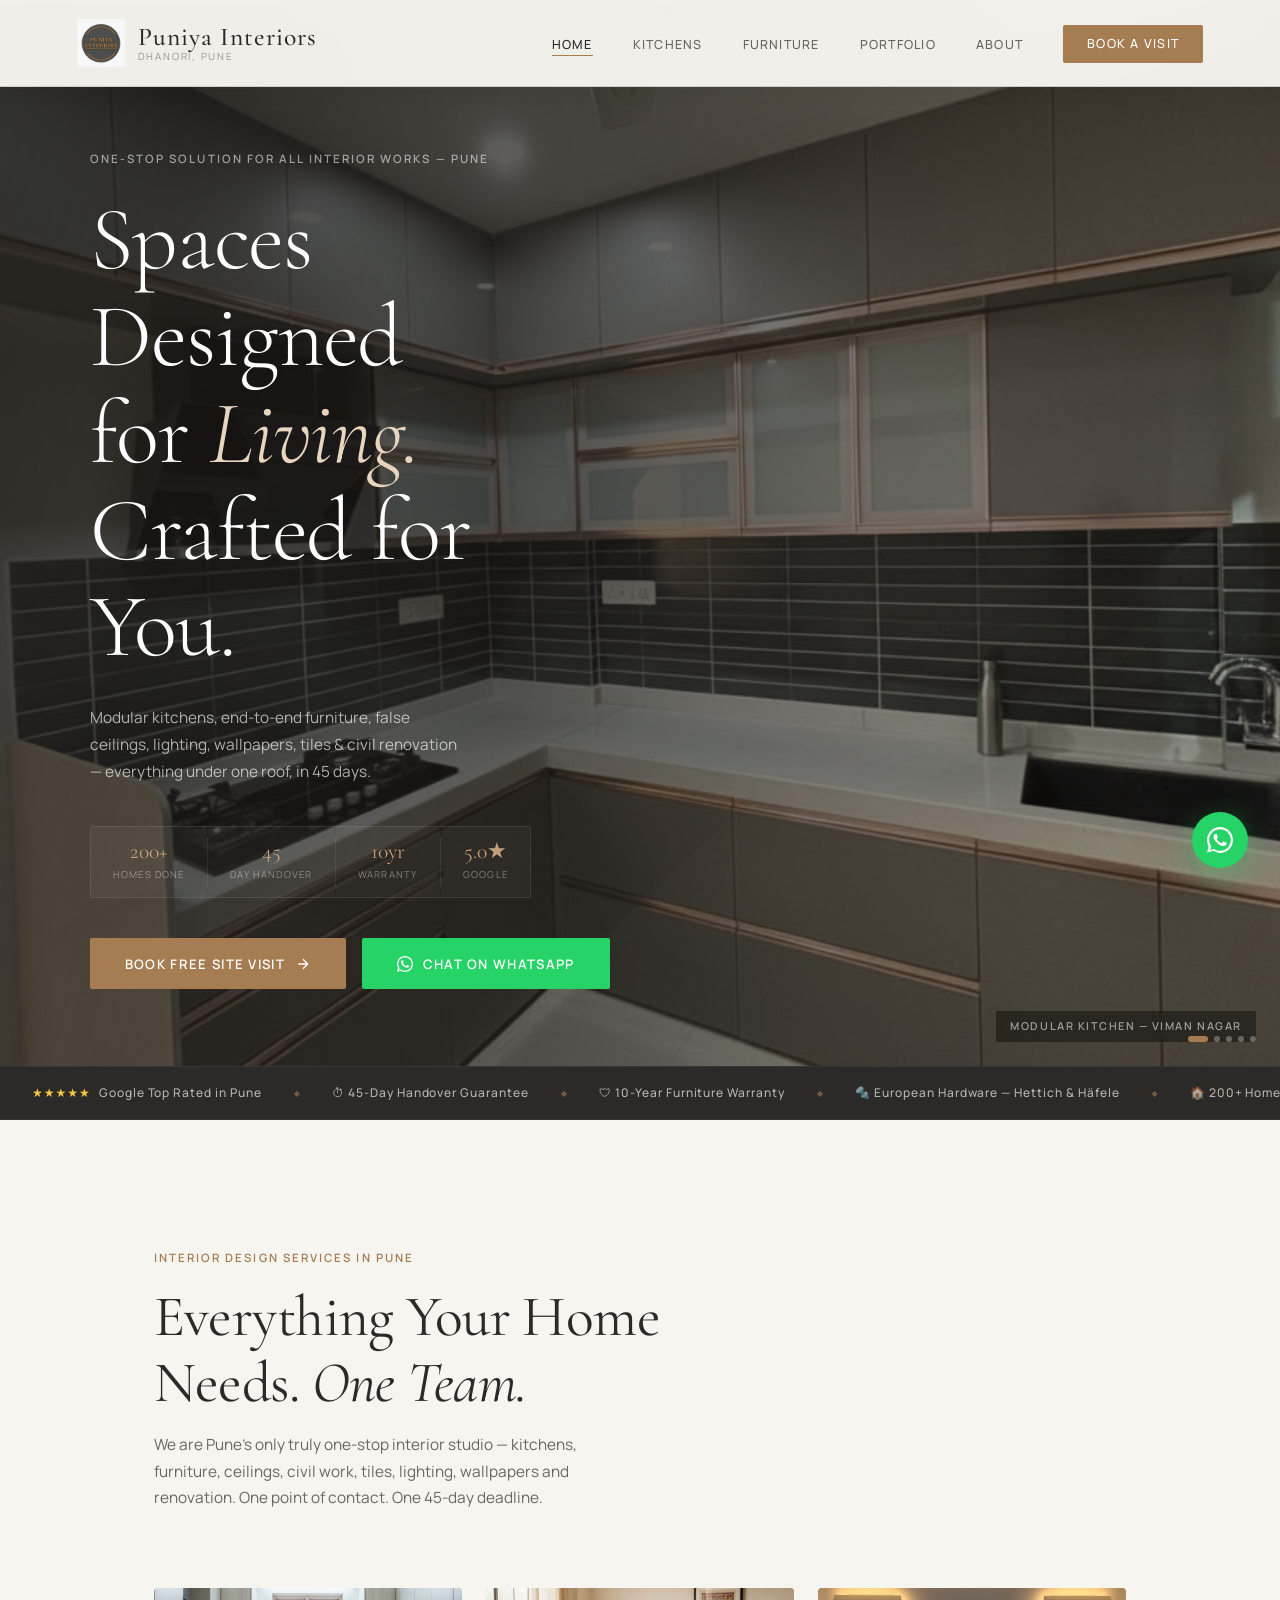
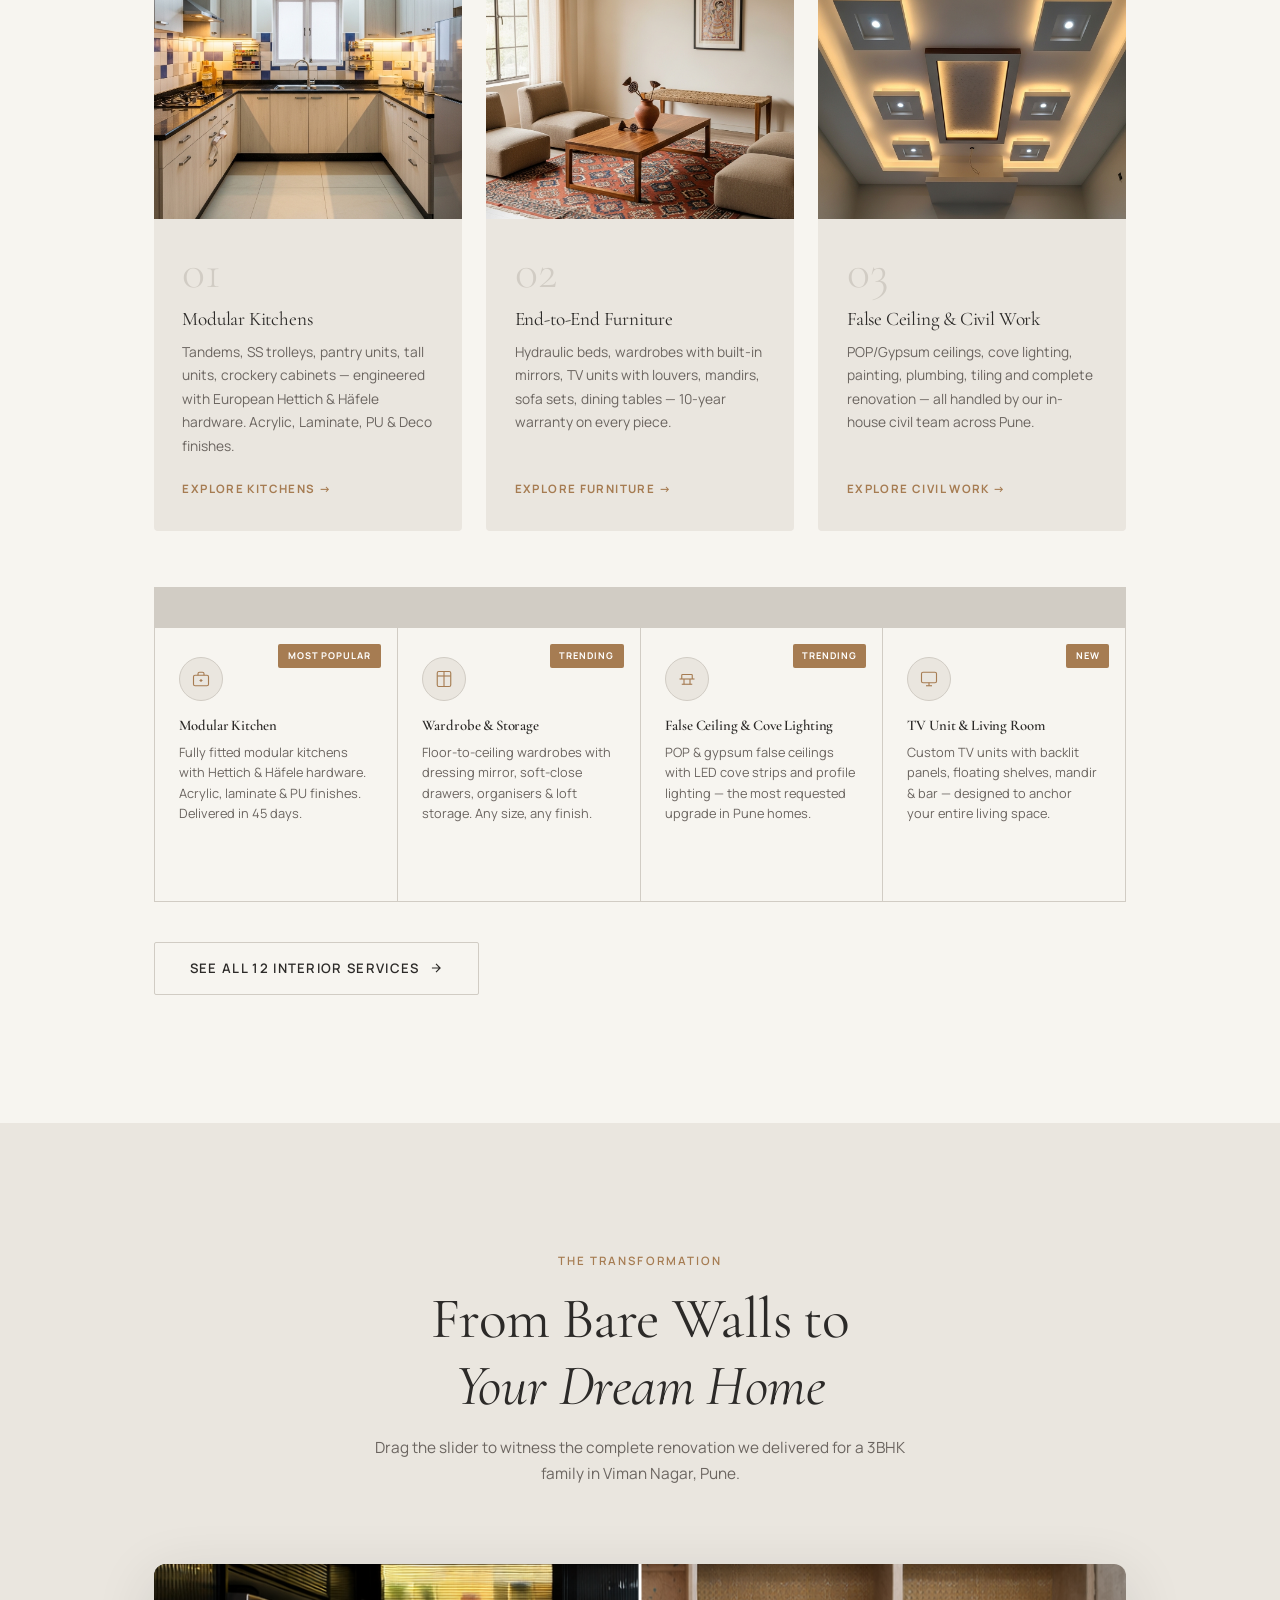
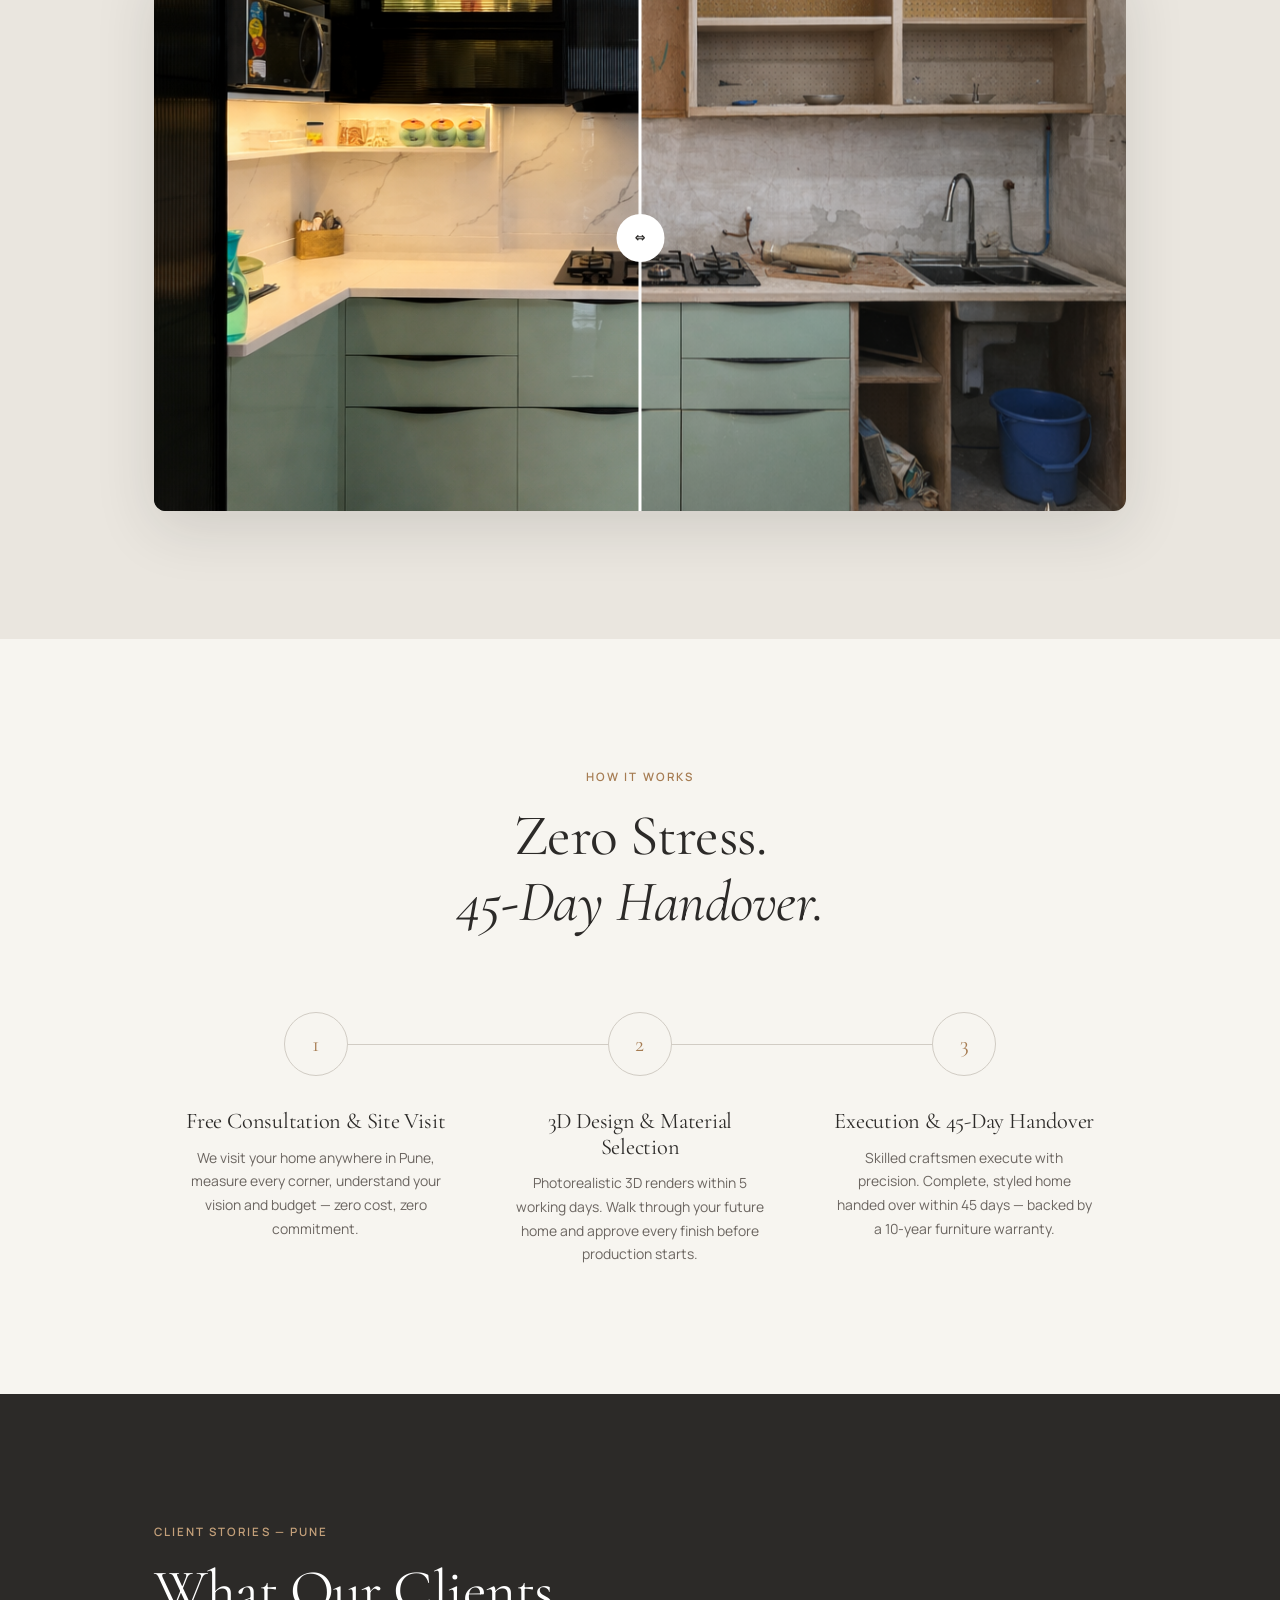
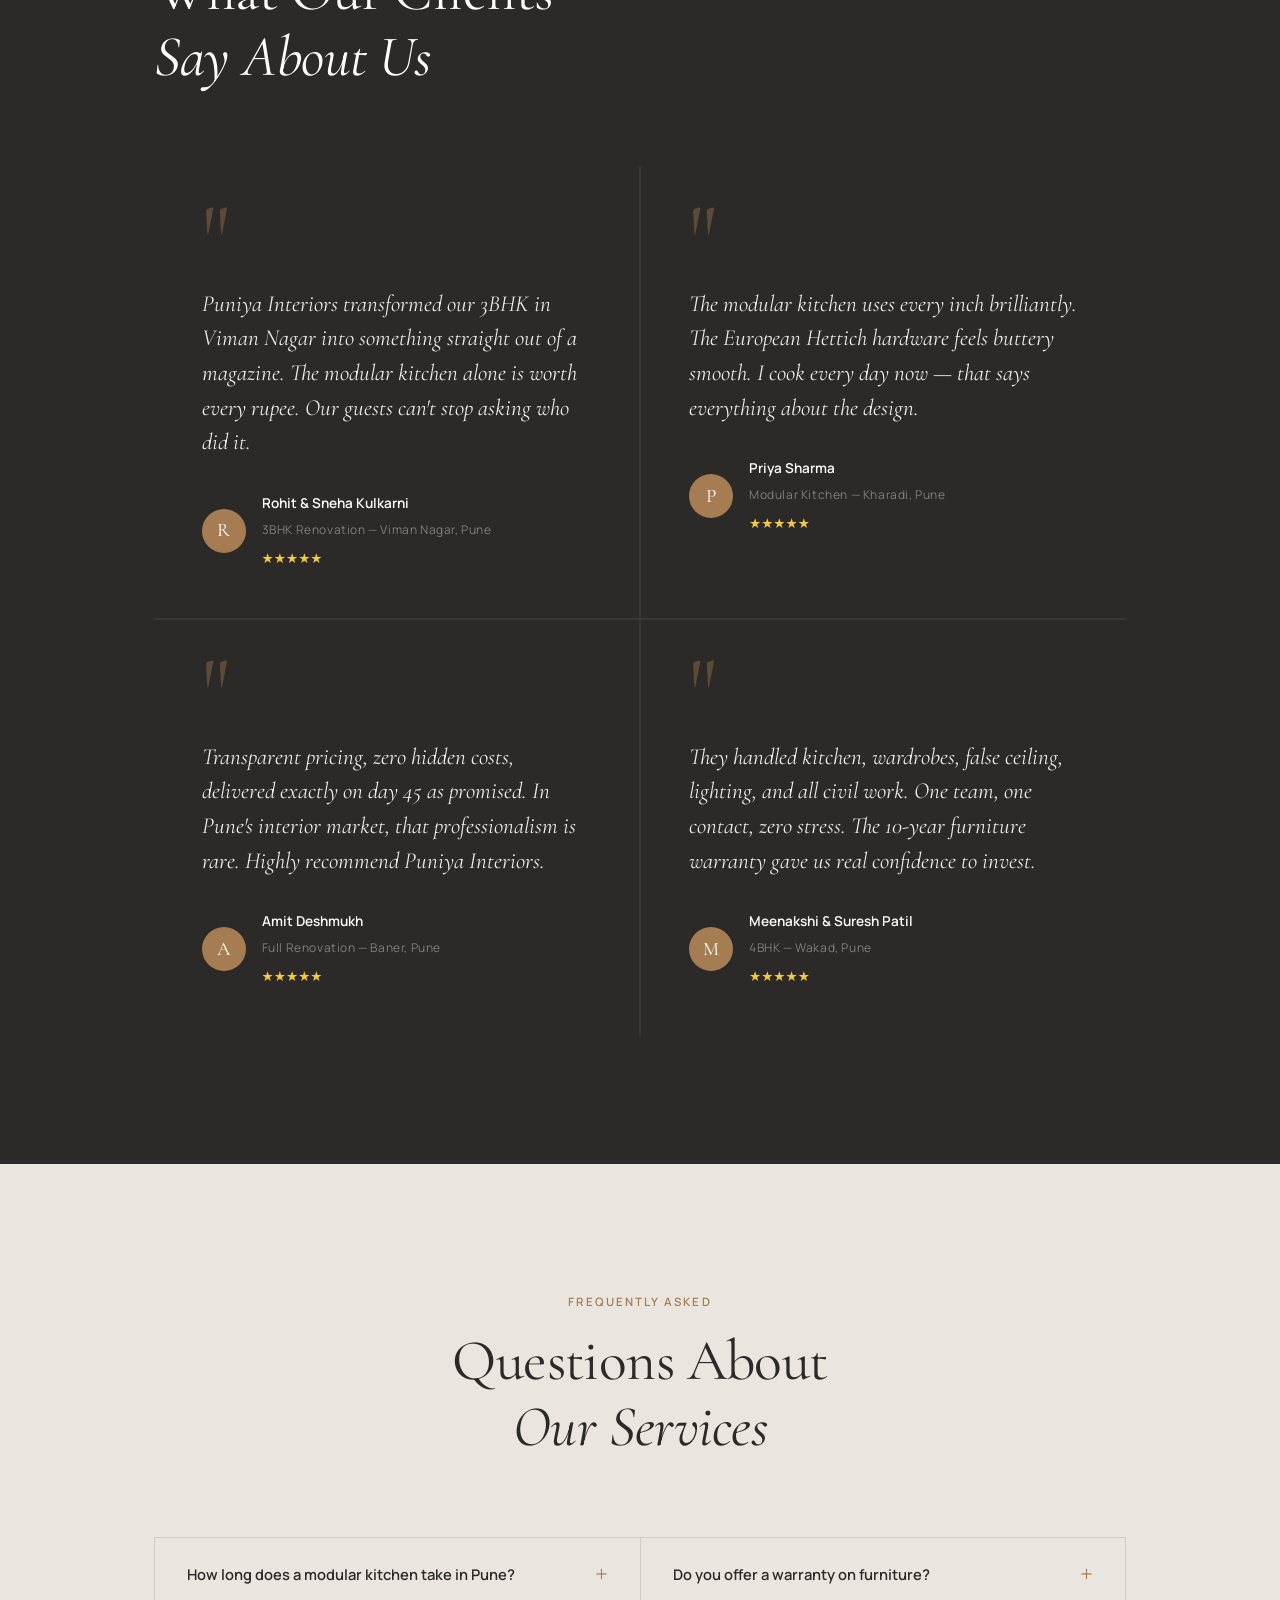
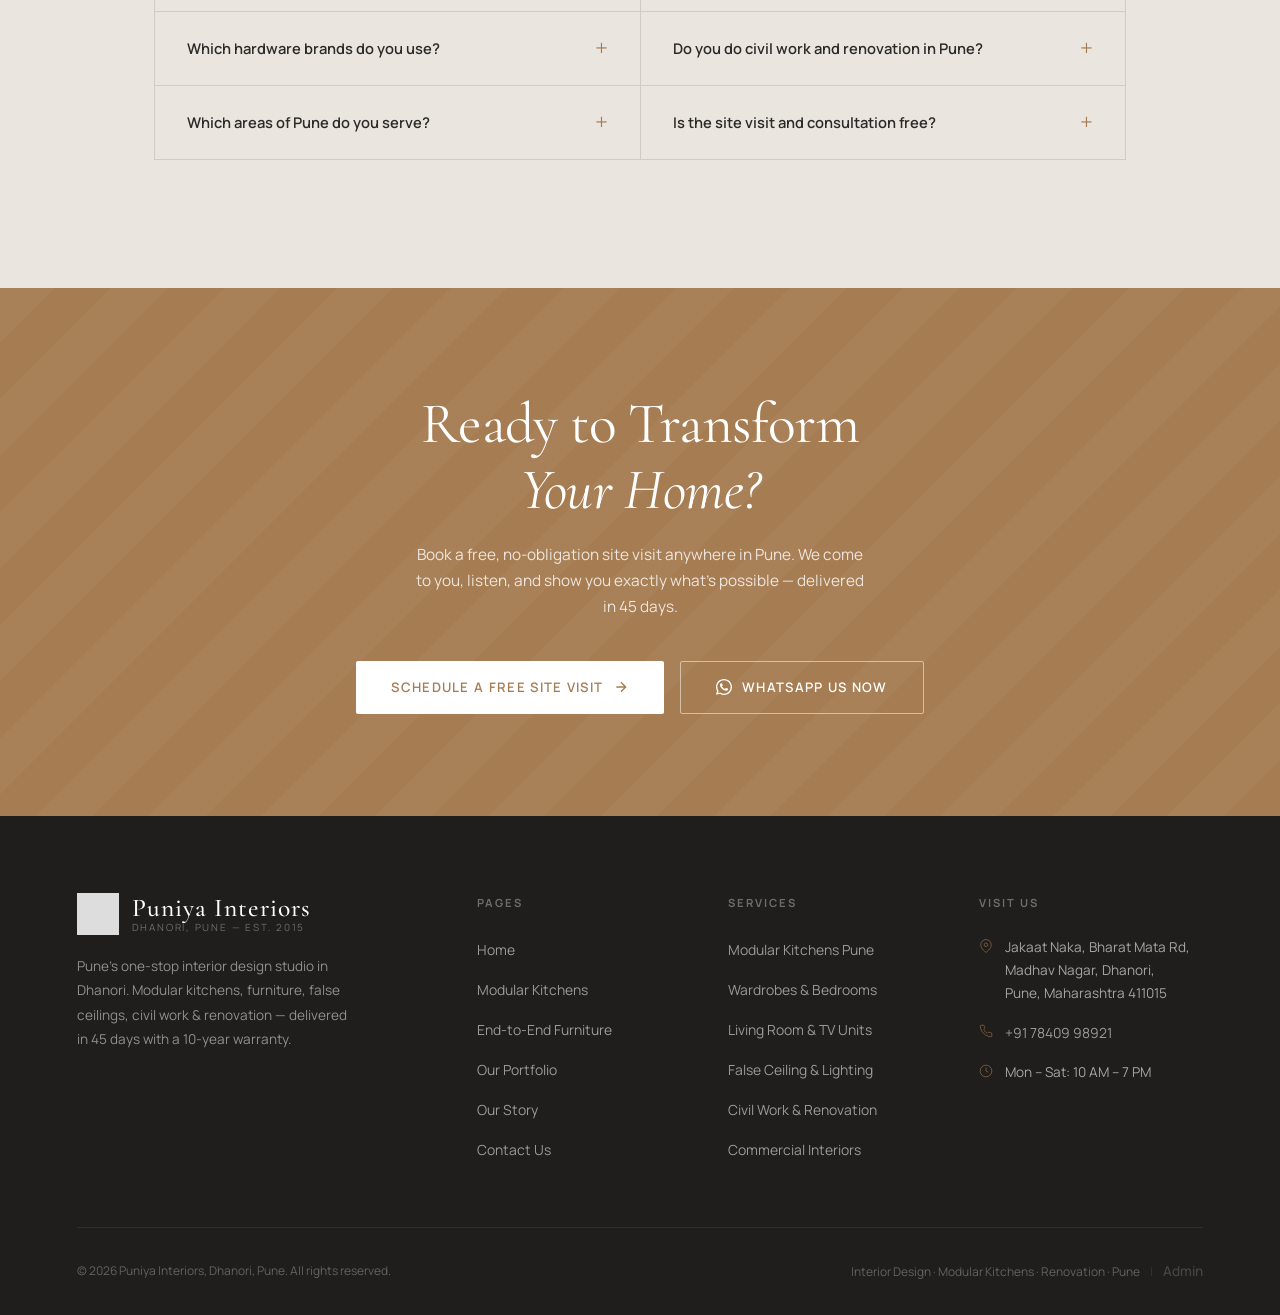
==== commit 33c3cbe2: "Add files via upload" ====
--- a/index.html
+++ b/index.html
@@ -30,13 +30,15 @@
     "@type": "InteriorDesigner",
     "name": "Puniya Interiors",
     "alternateName": "Puniya Interiors Pune",
+    "logo": "https://puniyainteriors.com/images/favicon.png",
+    "image": "https://puniyainteriors.com/images/logo.png",
     "description": "Pune's one-stop interior design studio offering modular kitchens, end-to-end furniture, false ceilings, lighting, wallpapers, tiles, civil work and renovation. 45-day delivery with 10-year furniture warranty.",
     "url": "https://puniyainteriors.com",
     "telephone": "+91-7840998921",
     "email": "hello@puniyainteriors.com",
     "address": {
       "@type": "PostalAddress",
-      "streetAddress": "Your Showroom Address",
+      "streetAddress": "Jakaat Naka, Bharat Mata Rd, Madhav Nagar",
       "addressLocality": "Dhanori",
       "addressRegion": "Pune",
       "postalCode": "411015",
@@ -94,6 +96,8 @@
 
   <link rel="preconnect" href="https://fonts.googleapis.com" />
   <link rel="preconnect" href="https://fonts.gstatic.com" crossorigin />
+  <link rel="icon" type="image/png" sizes="192x192" href="images/favicon.png" />
+  <link rel="apple-touch-icon" href="images/favicon.png" />
   <link rel="stylesheet" href="css/style.css" />
 </head>
 
@@ -103,9 +107,9 @@
   <!-- NAVIGATION -->
   <nav class="nav" role="navigation" aria-label="Main navigation">
     <a href="index.html" class="nav-logo" aria-label="Puniya Interiors — Home">
-      <img src="images/logo.png" alt="Puniya Interiors Logo" class="nav-logo-img"
-        onerror="this.style.display='none';this.nextElementSibling.style.display='flex'" loading="eager" />
-      <span class="nav-logo-text-wrap" style="display:none">
+      <img src="images/logo.png" alt="Puniya Interiors Logo" class="nav-logo-img" onerror="this.style.display='none'"
+        loading="eager" />
+      <span class="nav-logo-text-wrap" style="display:flex;">
         <span class="nav-logo-name">Puniya Interiors</span>
         <span class="nav-logo-tagline">Dhanori, Pune</span>
       </span>
@@ -263,12 +267,12 @@
       </div>
 
       <!-- Dot indicators -->
-      <div class="slide-dots" aria-hidden="true">
-        <button class="slide-dot active" data-slide="0"></button>
-        <button class="slide-dot" data-slide="1"></button>
-        <button class="slide-dot" data-slide="2"></button>
-        <button class="slide-dot" data-slide="3"></button>
-        <button class="slide-dot" data-slide="4"></button>
+      <div class="slide-dots" role="group" aria-label="Slideshow controls">
+        <button class="slide-dot active" data-slide="0" aria-label="Go to slide 1"></button>
+        <button class="slide-dot" data-slide="1" aria-label="Go to slide 2"></button>
+        <button class="slide-dot" data-slide="2" aria-label="Go to slide 3"></button>
+        <button class="slide-dot" data-slide="3" aria-label="Go to slide 4"></button>
+        <button class="slide-dot" data-slide="4" aria-label="Go to slide 5"></button>
       </div>
 
       <!-- Progress bar -->
@@ -388,74 +392,73 @@
       </div>
 
       <!-- 4 TRENDING 2026 interior categories -->
-      <div class="ed-grid-4 reveal" style="margin-top:1.5rem;">
-
-        <!-- TREND 1: Fluted Panels & Louvers — #1 searched interior trend in India 2025-26 -->
-        <a href="custom-furniture.html#living" class="ed-tile ed-tile-trending"
-          aria-label="Fluted Panels and Louvers Pune">
+      <div class="ed-grid-4 reveal" style="margin-top:3.5rem;padding-top:2.5rem;border-top:1px solid var(--border);">
+
+        <!-- Modular Kitchen -->
+        <a href="modular-kitchens.html" class="ed-tile ed-tile-trending" aria-label="Modular Kitchen Pune">
+          <span class="ed-trend-badge">Most Popular</span>
+          <div class="ed-tile-icon">
+            <svg viewBox="0 0 24 24" fill="none" stroke="currentColor" stroke-width="1.5" aria-hidden="true">
+              <rect x="2" y="7" width="20" height="14" rx="2" />
+              <path d="M16 7V5a2 2 0 00-2-2h-4a2 2 0 00-2 2v2" />
+              <line x1="12" y1="12" x2="12" y2="16" />
+              <line x1="10" y1="14" x2="14" y2="14" />
+            </svg>
+          </div>
+          <h4>Modular Kitchen</h4>
+          <p>Fully fitted modular kitchens with Hettich &amp; Häfele hardware. Acrylic, laminate &amp; PU finishes.
+            Delivered in 45 days.</p>
+          <span class="ed-tile-arrow">→</span>
+        </a>
+
+        <!-- Wardrobe & Storage -->
+        <a href="custom-furniture.html#bedroom" class="ed-tile ed-tile-trending" aria-label="Wardrobe and Storage Pune">
           <span class="ed-trend-badge">Trending</span>
           <div class="ed-tile-icon">
             <svg viewBox="0 0 24 24" fill="none" stroke="currentColor" stroke-width="1.5" aria-hidden="true">
-              <line x1="4" y1="3" x2="4" y2="21" />
-              <line x1="8" y1="3" x2="8" y2="21" />
-              <line x1="12" y1="3" x2="12" y2="21" />
-              <line x1="16" y1="3" x2="16" y2="21" />
-              <line x1="20" y1="3" x2="20" y2="21" />
+              <rect x="3" y="2" width="18" height="20" rx="2" />
+              <line x1="12" y1="2" x2="12" y2="22" />
+              <line x1="3" y1="8" x2="12" y2="8" />
+              <line x1="12" y1="8" x2="21" y2="8" />
             </svg>
           </div>
-          <h4>Fluted Panels &amp; Louvers</h4>
-          <p>Textured fluted wall panels, louver TV units &amp; cabinet shutters — the defining aesthetic of 2026 luxury
-            interiors.</p>
+          <h4>Wardrobe &amp; Storage</h4>
+          <p>Floor-to-ceiling wardrobes with dressing mirror, soft-close drawers, organisers &amp; loft storage. Any
+            size, any finish.</p>
           <span class="ed-tile-arrow">→</span>
         </a>
 
-        <!-- TREND 2: Japandi / Wabi-Sabi style bedrooms — dominant 2025-26 trend -->
-        <a href="custom-furniture.html#bedroom" class="ed-tile ed-tile-trending"
-          aria-label="Japandi Bedroom Design Pune">
+        <!-- False Ceiling & Cove Lighting -->
+        <a href="custom-furniture.html#civil" class="ed-tile ed-tile-trending" aria-label="False Ceiling Pune">
           <span class="ed-trend-badge">Trending</span>
           <div class="ed-tile-icon">
             <svg viewBox="0 0 24 24" fill="none" stroke="currentColor" stroke-width="1.5" aria-hidden="true">
-              <path d="M3 9l9-7 9 7v11a2 2 0 01-2 2H5a2 2 0 01-2-2z" />
-              <rect x="9" y="13" width="6" height="8" />
+              <path d="M2 12h20" />
+              <path d="M5 12V7a1 1 0 011-1h12a1 1 0 011 1v5" />
+              <path d="M5 19h14" />
+              <line x1="8" y1="12" x2="8" y2="19" />
+              <line x1="16" y1="12" x2="16" y2="19" />
             </svg>
           </div>
-          <h4>Japandi Bedrooms</h4>
-          <p>Warm minimalism — hydraulic beds, foam headboards, integrated wardrobes &amp; wabi-sabi wall décor in
-            earthy tones.</p>
+          <h4>False Ceiling &amp; Cove Lighting</h4>
+          <p>POP &amp; gypsum false ceilings with LED cove strips and profile lighting — the most requested upgrade in
+            Pune homes.</p>
           <span class="ed-tile-arrow">→</span>
         </a>
 
-        <!-- TREND 3: Cove + Backlit False Ceiling — highest demand in Pune 2025-26 -->
-        <a href="custom-furniture.html#civil" class="ed-tile ed-tile-trending"
-          aria-label="Cove Ceiling and Profile Lighting Pune">
-          <span class="ed-trend-badge">Most Popular</span>
-          <div class="ed-tile-icon">
-            <svg viewBox="0 0 24 24" fill="none" stroke="currentColor" stroke-width="1.5" aria-hidden="true">
-              <path d="M4 15s1-1 4-1 5 2 8 2 4-1 4-1V3s-1 1-4 1-5-2-8-2-4 1-4 1z" />
-              <line x1="4" y1="22" x2="4" y2="15" />
-              <line x1="8" y1="17" x2="20" y2="17" />
-            </svg>
-          </div>
-          <h4>Cove Ceilings &amp; Profile Lights</h4>
-          <p>Backlit false ceilings with LED cove strips, magnetic tracks &amp; profile channel lighting — the look
-            every Pune home wants.</p>
-          <span class="ed-tile-arrow">→</span>
-        </a>
-
-        <!-- TREND 4: Safety Door + Smart Entrance — fastest growing segment 2026 -->
-        <a href="custom-furniture.html#entrance" class="ed-tile ed-tile-trending"
-          aria-label="Smart Entrance and Safety Door Pune">
+        <!-- TV Unit & Living Room -->
+        <a href="custom-furniture.html#living" class="ed-tile ed-tile-trending" aria-label="TV Unit Living Room Pune">
           <span class="ed-trend-badge">New</span>
           <div class="ed-tile-icon">
             <svg viewBox="0 0 24 24" fill="none" stroke="currentColor" stroke-width="1.5" aria-hidden="true">
-              <rect x="3" y="3" width="18" height="18" rx="3" />
-              <circle cx="12" cy="12" r="3" />
-              <path d="M12 2v3M12 19v3M2 12h3M19 12h3" />
+              <rect x="2" y="3" width="20" height="14" rx="2" />
+              <line x1="8" y1="21" x2="16" y2="21" />
+              <line x1="12" y1="17" x2="12" y2="21" />
             </svg>
           </div>
-          <h4>Smart Entrance &amp; Safety Doors</h4>
-          <p>Digital lock safety doors, CNC jali panels, designer name plates &amp; luxury main doors — your home's
-            first statement.</p>
+          <h4>TV Unit &amp; Living Room</h4>
+          <p>Custom TV units with backlit panels, floating shelves, mandir &amp; bar — designed to anchor your entire
+            living space.</p>
           <span class="ed-tile-arrow">→</span>
         </a>
 
@@ -463,7 +466,7 @@
 
       <div class="ed-cta-row reveal">
         <a href="custom-furniture.html" class="btn btn-outline">
-          See All 11 Interior Services
+          See All 12 Interior Services
           <svg width="14" height="14" viewBox="0 0 24 24" fill="none" stroke="currentColor" stroke-width="2"
             aria-hidden="true">
             <path d="M5 12h14M12 5l7 7-7 7" />
@@ -709,8 +712,8 @@
       <div class="footer-brand">
         <div class="nav-logo" style="margin-bottom:1rem;">
           <img src="images/logo.png" alt="Puniya Interiors Pune" class="footer-logo-img"
-            onerror="this.style.display='none';this.nextElementSibling.style.display='flex'" />
-          <span class="nav-logo-text-wrap" style="display:none">
+            onerror="this.style.display='none'" />
+          <span class="nav-logo-text-wrap" style="display:flex;">
             <span class="nav-logo-name">Puniya Interiors</span>
             <span class="nav-logo-tagline">Dhanori, Pune — Est. 2015</span>
           </span>
@@ -747,7 +750,7 @@
             <path d="M21 10c0 7-9 13-9 13s-9-6-9-13a9 9 0 0118 0z" />
             <circle cx="12" cy="10" r="3" />
           </svg>
-          <span>Your Showroom Address,<br />Dhanori, Pune — 411015</span>
+          <span>Jakaat Naka, Bharat Mata Rd,<br />Madhav Nagar, Dhanori,<br />Pune, Maharashtra 411015</span>
         </div>
         <div class="footer-contact-item">
           <svg viewBox="0 0 24 24" aria-hidden="true">
@@ -765,12 +768,15 @@
         </div>
       </div>
     </div>
-    <div class="footer-bottom" style="display: flex; flex-wrap: wrap; justify-content: space-between; align-items: center; gap: 1rem;">
+    <div class="footer-bottom"
+      style="display: flex; flex-wrap: wrap; justify-content: space-between; align-items: center; gap: 1rem;">
       <span>© 2026 Puniya Interiors, Dhanori, Pune. All rights reserved.</span>
       <span>
         Interior Design · Modular Kitchens · Renovation · Pune
         <span style="opacity: 0.3; margin: 0 0.5rem;">|</span>
-        <a href="image-manager.html" style="opacity: 0.6; color: inherit; text-decoration: none; font-size: 0.85rem; font-weight: 500; transition: opacity 0.3s;" onmouseover="this.style.opacity='1'" onmouseout="this.style.opacity='0.6'">Admin</a>
+        <a href="image-manager.html"
+          style="opacity: 0.6; color: inherit; text-decoration: none; font-size: 0.85rem; font-weight: 500; transition: opacity 0.3s;"
+          onmouseover="this.style.opacity='1'" onmouseout="this.style.opacity='0.6'">Admin</a>
       </span>
     </div>
   </footer>
@@ -790,3 +796,4 @@
 </body>
 
 </html>
+
--- a/css/style.css
+++ b/css/style.css
@@ -236,7 +236,9 @@
 
 .nav-logo {
   display: flex;
-  flex-direction: column;
+  flex-direction: row;
+  align-items: center;
+  gap: 0.8rem;
   line-height: 1;
 }
 
@@ -469,29 +471,31 @@
 /* ── 10. TRUST BAR ── */
 .trust-bar {
   background: var(--bg-dark);
-  padding: 1.5rem clamp(1.5rem, 6vw, 6rem);
+  padding: 2.5rem clamp(1.5rem, 6vw, 6rem);
 }
 
 .trust-bar-inner {
-  display: flex;
-  flex-wrap: wrap;
-  align-items: center;
-  justify-content: space-between;
-  gap: 1.5rem;
+  display: grid;
+  grid-template-columns: repeat(2, 1fr);
+  gap: 0;
+  max-width: 680px;
+  margin: 0 auto;
 }
 
 .trust-item {
   display: flex;
   align-items: center;
-  gap: 0.75rem;
+  gap: 1rem;
   color: rgba(255,255,255,0.7);
-  font-size: 0.78rem;
-  letter-spacing: 0.08em;
+  font-size: 0.82rem;
+  letter-spacing: 0.06em;
+  padding: 1.4rem 2rem;
+  border: 1px solid rgba(255,255,255,0.07);
 }
 
 .trust-item-icon {
-  width: 36px;
-  height: 36px;
+  width: 42px;
+  height: 42px;
   border-radius: 50%;
   background: rgba(166, 124, 82, 0.2);
   display: flex;
@@ -500,12 +504,10 @@
   flex-shrink: 0;
 }
 
-.trust-item-icon svg { width: 16px; height: 16px; stroke: var(--accent); fill: none; }
+.trust-item-icon svg { width: 18px; height: 18px; stroke: var(--accent); fill: none; }
 
 .trust-divider {
-  width: 1px;
-  height: 30px;
-  background: rgba(255,255,255,0.12);
+  display: none;
 }
 
 .trust-rating {
@@ -1105,7 +1107,7 @@
   .hero-content { padding-top: 8rem; }
   .hero h1 { font-size: clamp(2.5rem, 10vw, 4rem); }
 
-  .trust-bar-inner { justify-content: center; }
+  .trust-bar-inner { grid-template-columns: 1fr; max-width: 340px; }
   .trust-divider { display: none; }
 
   .services-grid { grid-template-columns: 1fr; }
@@ -1839,11 +1841,20 @@
 
 /* ── LOGO IMAGE in nav ── */
 .nav-logo-img {
-  height: 48px;
+  height: clamp(32px, 4vw, 48px);
   width: auto;
-  max-width: 180px;
+  max-width: clamp(120px, 15vw, 180px);
   object-fit: contain;
   display: block;
+}
+
+@media(max-width: 768px) {
+  .nav-logo-name {
+    font-size: 1.25rem !important;
+  }
+  .nav-logo-tagline {
+    display: none !important;
+  }
 }
 
 .footer-logo-img {
@@ -1857,6 +1868,7 @@
 }
 
 .nav-logo-text-wrap {
+  display: flex;
   flex-direction: column;
   line-height: 1;
 }
@@ -1870,6 +1882,8 @@
   border: 1px solid var(--border);
   margin-top: 3rem;
 }
+
+/* 12 items in 6-col = perfect 2 rows — no orphan fix needed */
 
 .svc-pill {
   background: var(--bg-primary);
@@ -1958,6 +1972,26 @@
   gap: 1px;
   background: var(--border);
   border: 1px solid var(--border);
+}
+
+/* Fix orphan last card in 3-col grid */
+/* Orphan last card — full row, centered content */
+.components-grid .comp-card:last-child:nth-child(3n + 1) {
+  grid-column: 1 / -1;
+  display: flex;
+  flex-direction: column;
+  align-items: center;
+  text-align: center;
+  max-width: 480px;
+  margin: 0 auto;
+  width: 100%;
+}
+/* Override for the grid-column on full-width orphan — center it within the grid */
+.components-grid:has(.comp-card:last-child:nth-child(3n + 1)) {
+  position: relative;
+}
+.components-grid .comp-card:last-child:nth-child(3n + 2) {
+  grid-column: span 2;
 }
 
 .comp-card {
@@ -2007,7 +2041,7 @@
 }
 
 .comp-card:hover .comp-icon svg { stroke: #fff; }
-.comp-card h4 { margin-bottom: 0.6rem; font-size: 1rem; }
+.comp-card h4 { margin-bottom: 0.6rem; font-size: 1rem; font-weight: 700; }
 .comp-card p { font-size: 0.84rem; line-height: 1.7; }
 
 /* ── RESPONSIVE: pills, components ── */
@@ -2019,6 +2053,7 @@
 @media (max-width: 768px) {
   .components-grid { grid-template-columns: 1fr; }
   .all-services-grid { grid-template-columns: repeat(2, 1fr); }
+
 }
 
 @media (max-width: 480px) {
@@ -2654,6 +2689,9 @@
   .ed-grid-4 { grid-template-columns: 1fr 1fr; }
 
   .ed-cta-row { justify-content: center; }
+
+  .nav-links { display: none; }
+  .nav-hamburger { display: flex; }
 }
 
 @media (max-width: 480px) {
@@ -2847,10 +2885,7 @@
 
 /* Kitchen accessories: 5 items — render as single clean row */
 #accessories .components-grid {
-  grid-template-columns: repeat(5, 1fr);
-}
-@media (max-width: 1200px) {
-  #accessories .components-grid { grid-template-columns: repeat(3, 1fr); }
+  grid-template-columns: repeat(3, 1fr);
 }
 @media (max-width: 768px) {
   #accessories .components-grid { grid-template-columns: 1fr; }
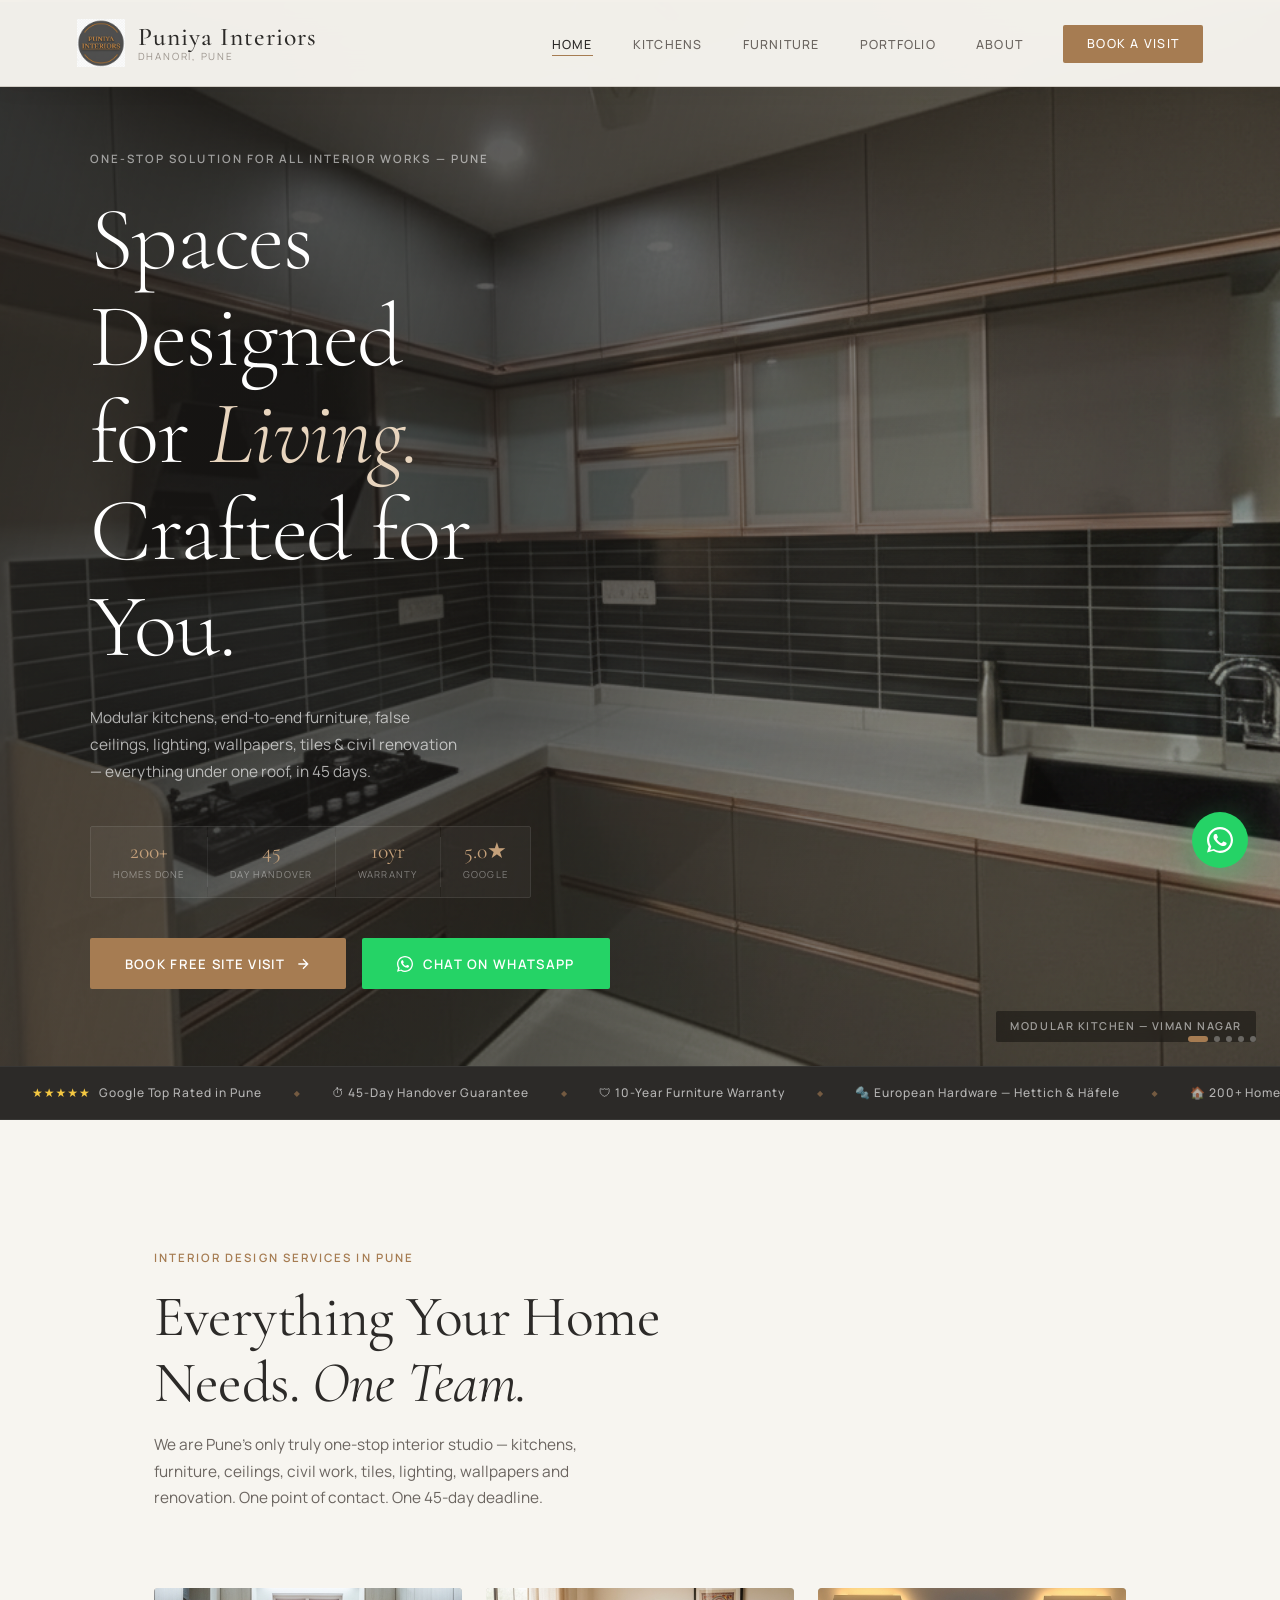
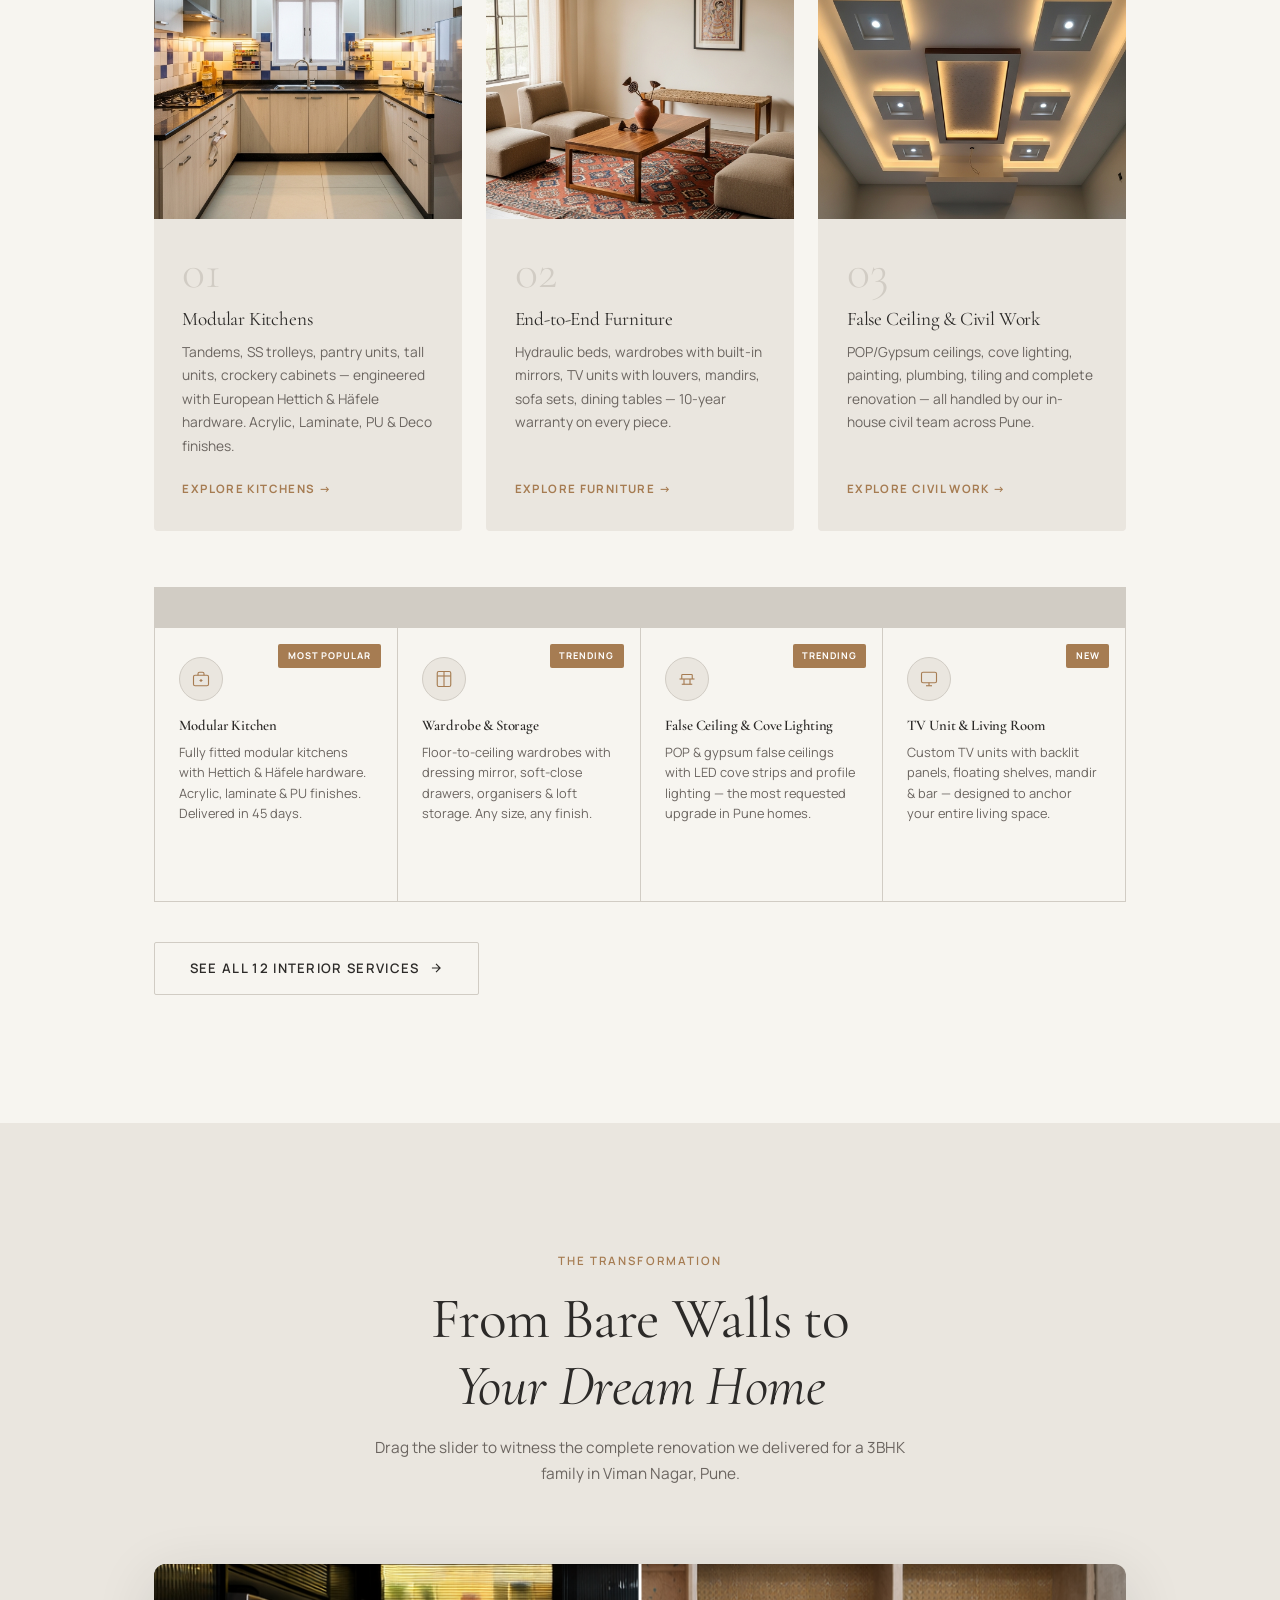
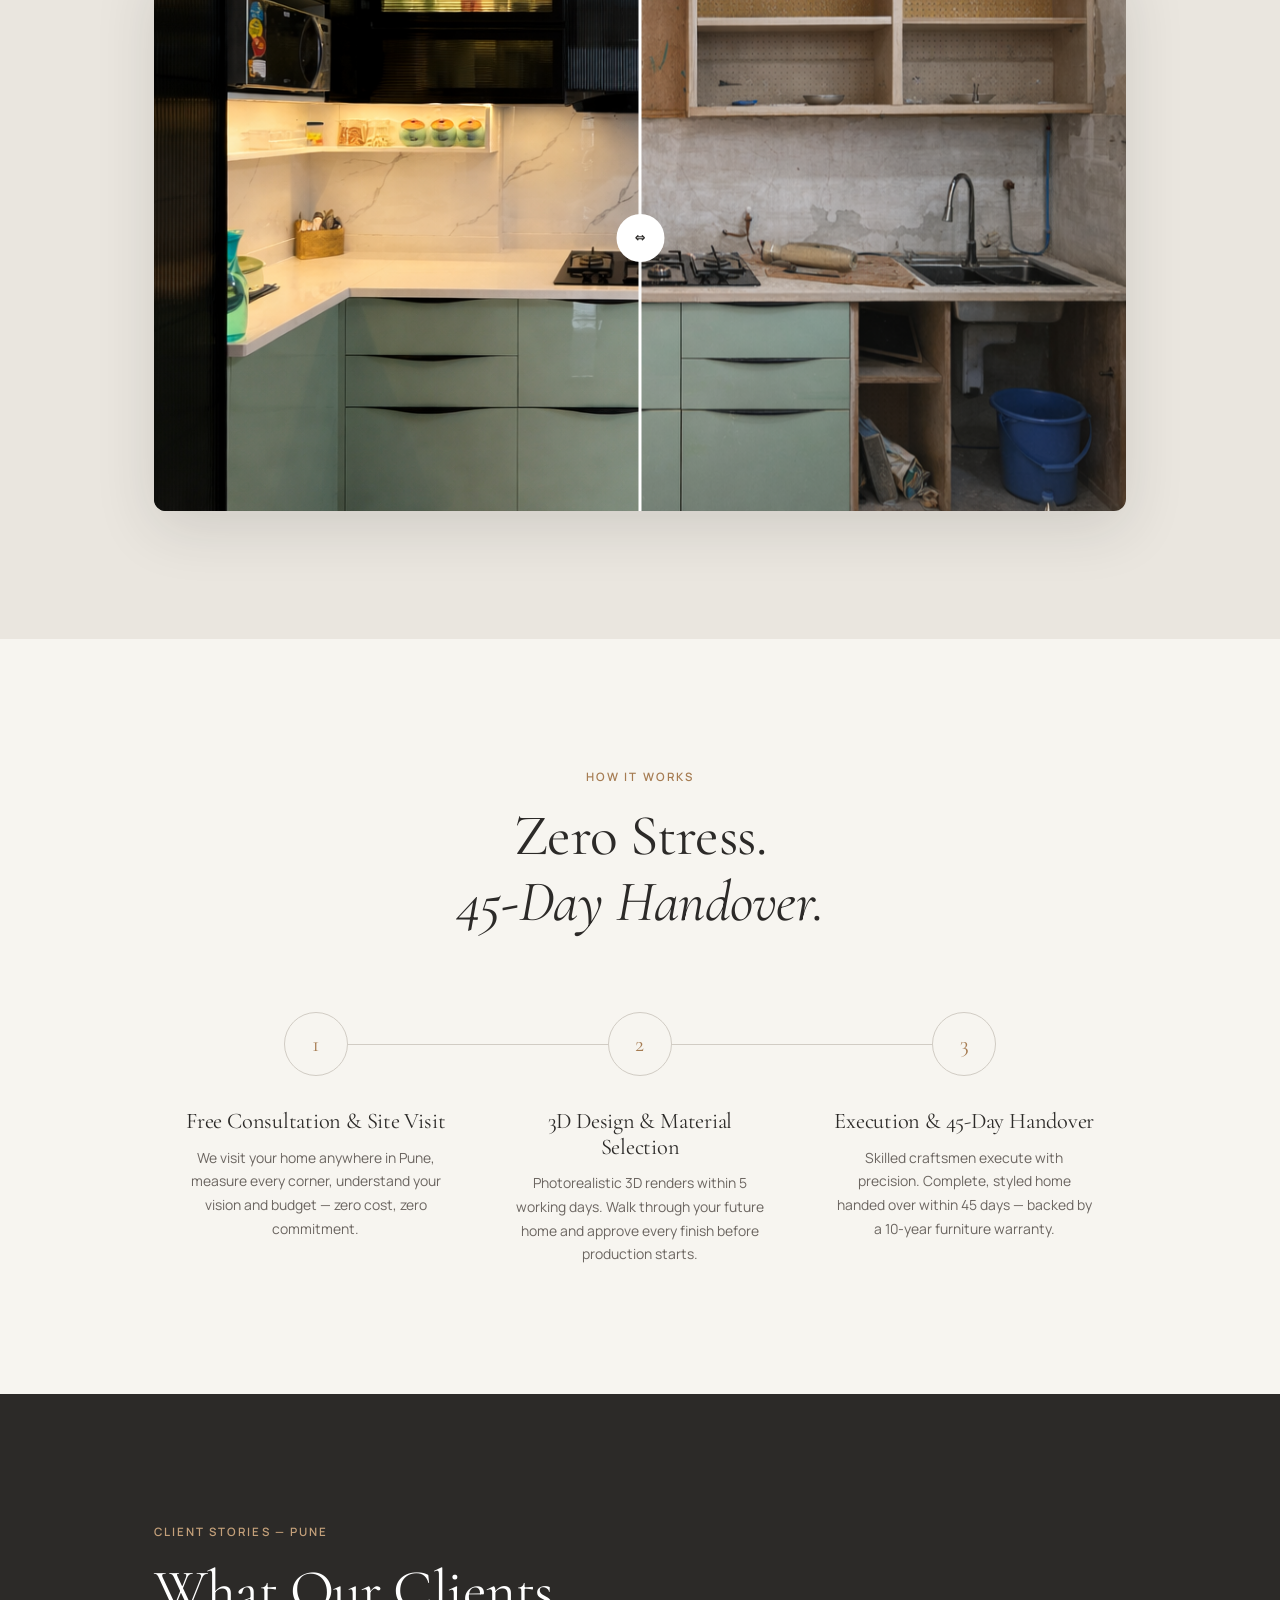
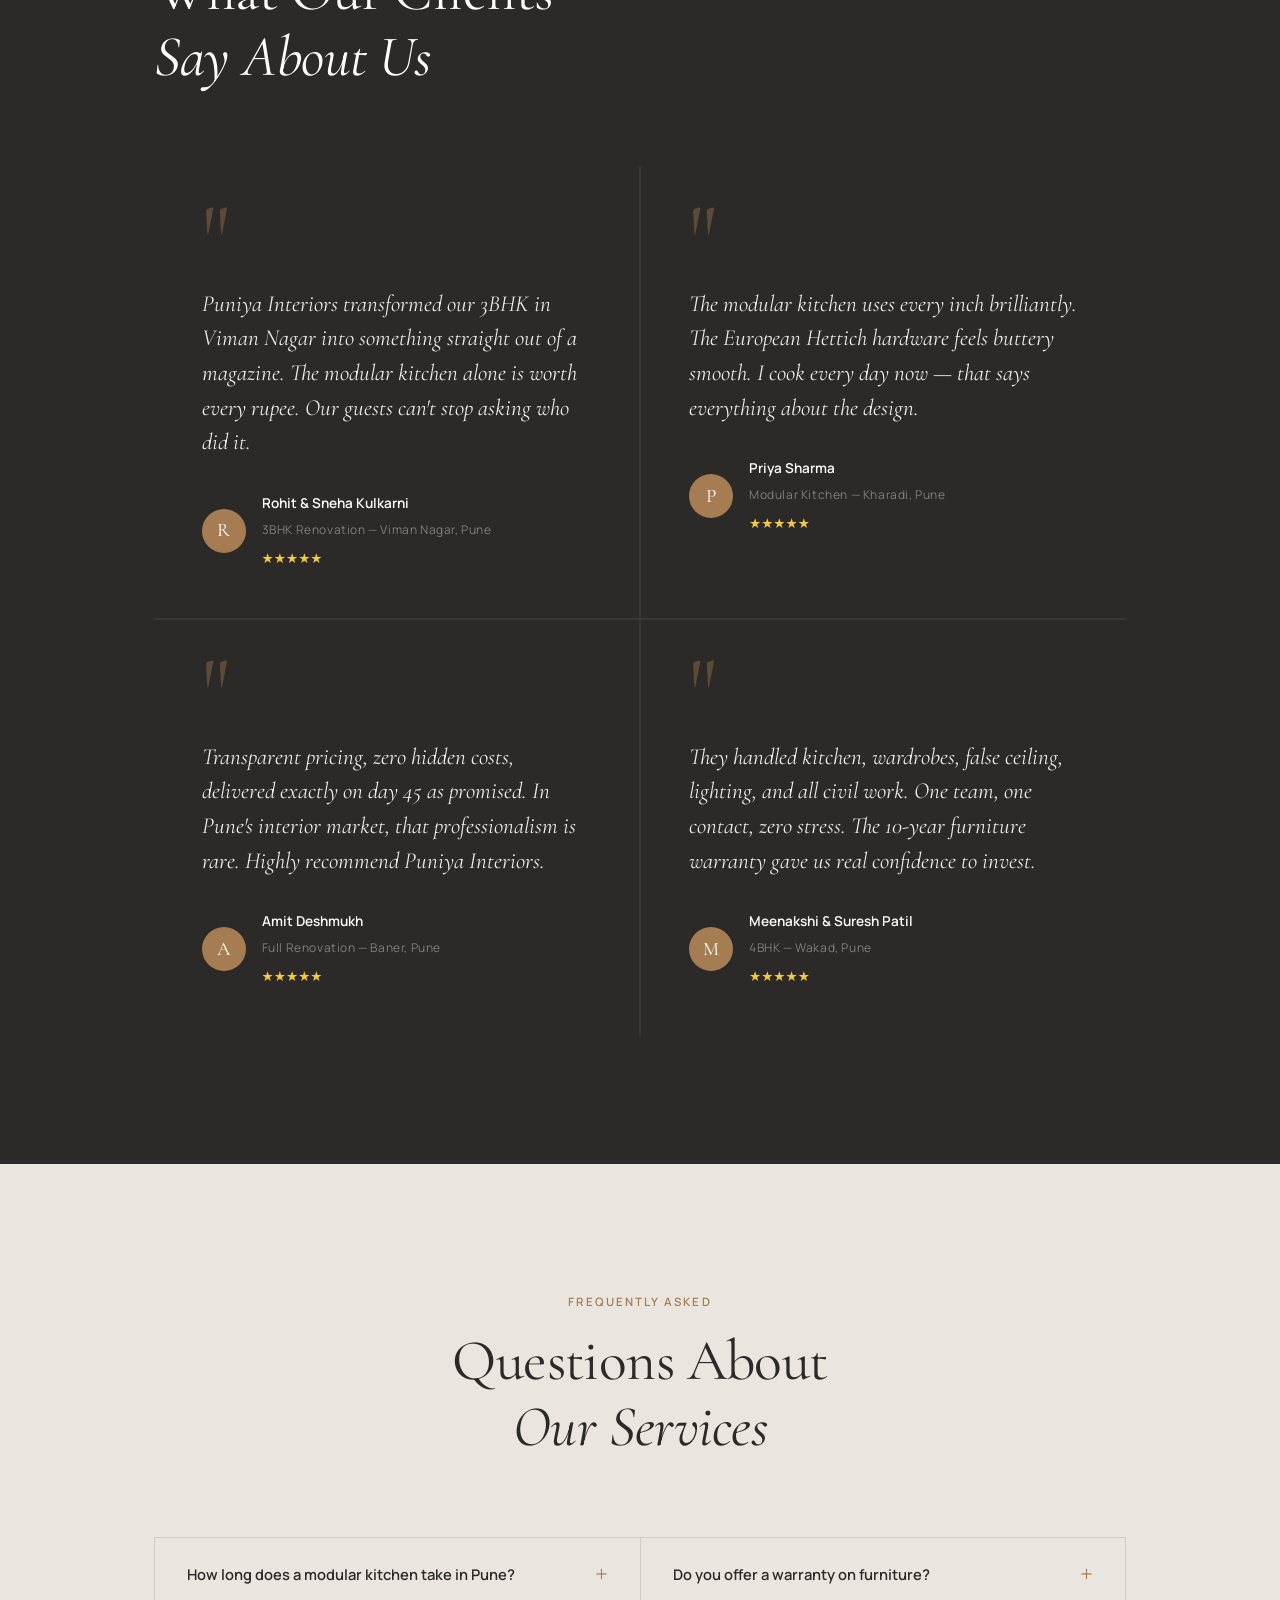
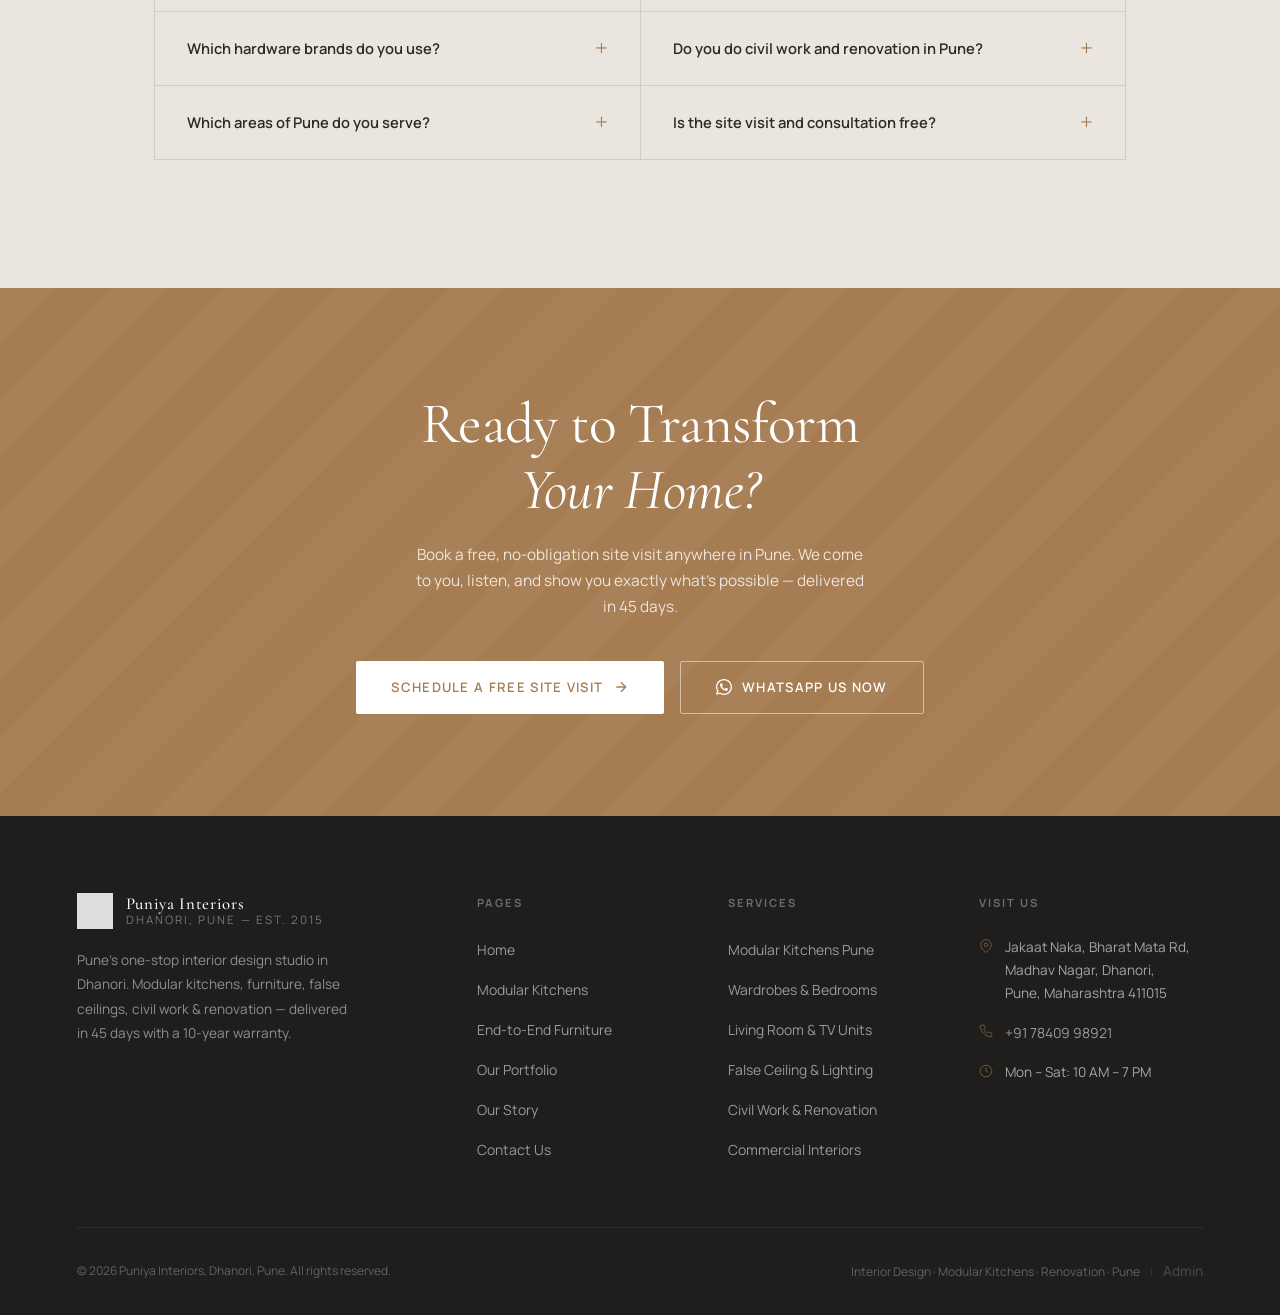
==== commit e5a2597c: "Add files via upload" ====
--- a/index.html
+++ b/index.html
@@ -711,7 +711,7 @@
     <div class="footer-grid">
       <div class="footer-brand">
         <div class="nav-logo" style="margin-bottom:1rem;">
-          <img src="images/logo.png" alt="Puniya Interiors Pune" class="footer-logo-img"
+          <img src="images/logo.png" alt="Puniya Interiors Pune" class="footer-logo-img" onerror="this.style.display='none'"
             onerror="this.style.display='none'" />
           <span class="nav-logo-text-wrap" style="display:flex;">
             <span class="nav-logo-name">Puniya Interiors</span>
--- a/css/style.css
+++ b/css/style.css
@@ -3033,4 +3033,281 @@
 }
 @media (max-width: 600px) {
   .all-services-grid { grid-template-columns: repeat(2, 1fr); }
-}+}
+
+/* ══════════════════════════════════════════════════════
+   FIX: Footer brand — text name always visible in white
+   ══════════════════════════════════════════════════════ */
+.footer-brand .nav-logo-text-wrap {
+  display: flex !important;
+}
+.footer-brand .nav-logo-name {
+  color: #ffffff !important;
+  font-size: 1.05rem !important;
+}
+.footer-brand .nav-logo-tagline {
+  color: rgba(255,255,255,0.4) !important;
+  font-size: 0.72rem !important;
+}
+.footer-logo-img {
+  height: 36px;
+  max-width: 120px;
+}
+
+/* ══════════════════════════════════════════════════════
+   FIX: Portfolio filter — horizontally scrollable on mobile
+   Desktop layout unchanged (flex-wrap still applies at wide widths)
+   ══════════════════════════════════════════════════════ */
+@media (max-width: 768px) {
+  .portfolio-filters {
+    flex-wrap: nowrap;
+    overflow-x: auto;
+    -webkit-overflow-scrolling: touch;
+    scrollbar-width: none;
+    padding-bottom: 0.5rem;
+    gap: 0.5rem;
+  }
+  .portfolio-filters::-webkit-scrollbar {
+    display: none;
+  }
+  .filter-btn {
+    flex-shrink: 0;
+    white-space: nowrap;
+  }
+}
+
+/* ══════════════════════════════════════════════════════
+   FIX: Hero slide-label — hide on mobile so it doesn't
+   overlap the Chat on WhatsApp button
+   ══════════════════════════════════════════════════════ */
+@media (max-width: 768px) {
+  .slide-label {
+    display: none;
+  }
+}
+
+/* ══════════════════════════════════════════════════════
+   PROJECT GALLERY LIGHTBOX
+   ══════════════════════════════════════════════════════ */
+.project-lightbox-overlay {
+  position: fixed;
+  inset: 0;
+  background: rgba(0,0,0,0.92);
+  z-index: 9999;
+  display: flex;
+  align-items: center;
+  justify-content: center;
+  opacity: 0;
+  pointer-events: none;
+  transition: opacity 0.3s ease;
+}
+.project-lightbox-overlay.open {
+  opacity: 1;
+  pointer-events: all;
+}
+.project-lightbox-inner {
+  position: relative;
+  width: 92vw;
+  max-width: 1000px;
+  max-height: 90vh;
+  display: flex;
+  flex-direction: column;
+}
+.project-lightbox-header {
+  display: flex;
+  align-items: center;
+  justify-content: space-between;
+  padding: 0 0 0.75rem 0;
+}
+.project-lightbox-title {
+  color: #fff;
+  font-family: var(--font-serif);
+  font-size: 1.1rem;
+  font-weight: 400;
+}
+.project-lightbox-meta {
+  color: rgba(255,255,255,0.45);
+  font-size: 0.72rem;
+  letter-spacing: 0.1em;
+  text-transform: uppercase;
+  margin-top: 2px;
+}
+.project-lightbox-close {
+  background: rgba(255,255,255,0.1);
+  border: none;
+  color: #fff;
+  width: 36px;
+  height: 36px;
+  border-radius: 50%;
+  cursor: pointer;
+  display: flex;
+  align-items: center;
+  justify-content: center;
+  transition: background 0.2s;
+  flex-shrink: 0;
+}
+.project-lightbox-close:hover { background: rgba(255,255,255,0.2); }
+.project-lightbox-close svg { width: 16px; height: 16px; }
+
+.project-lightbox-stage {
+  position: relative;
+  aspect-ratio: 4/3;
+  background: #111;
+  border-radius: 4px;
+  overflow: hidden;
+  flex-shrink: 0;
+}
+.project-lightbox-stage img {
+  position: absolute;
+  inset: 0;
+  width: 100%;
+  height: 100%;
+  object-fit: contain;
+  opacity: 0;
+  transition: opacity 0.35s ease;
+}
+.project-lightbox-stage img.active { opacity: 1; }
+
+.project-lightbox-nav {
+  position: absolute;
+  top: 50%;
+  transform: translateY(-50%);
+  background: rgba(0,0,0,0.5);
+  border: none;
+  color: #fff;
+  width: 42px;
+  height: 42px;
+  border-radius: 50%;
+  display: flex;
+  align-items: center;
+  justify-content: center;
+  cursor: pointer;
+  transition: background 0.2s;
+  z-index: 2;
+}
+.project-lightbox-nav:hover { background: rgba(0,0,0,0.75); }
+.project-lightbox-nav svg { width: 18px; height: 18px; }
+.project-lightbox-nav.prev { left: 0.75rem; }
+.project-lightbox-nav.next { right: 0.75rem; }
+
+.project-lightbox-thumbs {
+  display: flex;
+  gap: 8px;
+  margin-top: 0.75rem;
+  overflow-x: auto;
+  scrollbar-width: none;
+  padding-bottom: 2px;
+}
+.project-lightbox-thumbs::-webkit-scrollbar { display: none; }
+.project-lightbox-thumb {
+  flex-shrink: 0;
+  width: 72px;
+  height: 52px;
+  border-radius: 3px;
+  overflow: hidden;
+  cursor: pointer;
+  border: 2px solid transparent;
+  transition: border-color 0.2s;
+}
+.project-lightbox-thumb.active { border-color: var(--accent); }
+.project-lightbox-thumb img {
+  width: 100%;
+  height: 100%;
+  object-fit: cover;
+}
+
+.project-lightbox-counter {
+  text-align: center;
+  color: rgba(255,255,255,0.4);
+  font-size: 0.72rem;
+  margin-top: 0.5rem;
+  letter-spacing: 0.1em;
+}
+
+/* Make portfolio items clickable */
+.portfolio-item { cursor: pointer; }
+
+/* ══════════════════════════════════════════════════════
+   VIDEO SHOWCASE SECTION
+   ══════════════════════════════════════════════════════ */
+.video-showcase {
+  padding: var(--section-padding);
+  background: var(--bg-secondary);
+}
+.video-showcase-header {
+  text-align: center;
+  margin-bottom: 3rem;
+}
+.video-showcase-header .eyebrow { display: block; margin-bottom: 0.75rem; }
+.video-showcase-header h2 { margin-bottom: 0.75rem; }
+.video-showcase-header p {
+  color: var(--text-secondary);
+  max-width: 50ch;
+  margin: 0 auto;
+  font-size: 0.95rem;
+}
+
+/* Portrait grid — 3 tall cards side by side */
+.video-grid {
+  display: grid;
+  grid-template-columns: repeat(3, 1fr);
+  gap: 1.5rem;
+  align-items: start;
+}
+.video-card {
+  background: var(--bg-primary, #fff);
+  border: 1px solid var(--border);
+  border-radius: var(--radius-sm);
+  overflow: hidden;
+}
+
+/* Portrait 9:16 container */
+.video-card-embed {
+  position: relative;
+  aspect-ratio: 9 / 16;
+  background: #111;
+  overflow: hidden;
+}
+.video-card-embed video {
+  position: absolute;
+  inset: 0;
+  width: 100%;
+  height: 100%;
+  object-fit: cover;  /* fills the portrait frame, no letterboxing */
+}
+
+.video-card-body {
+  padding: 1rem 1.25rem 1.25rem;
+}
+.video-card-tag {
+  font-size: 0.68rem;
+  font-weight: 700;
+  letter-spacing: 0.12em;
+  text-transform: uppercase;
+  color: var(--accent);
+  display: block;
+  margin-bottom: 0.4rem;
+}
+.video-card-title {
+  font-family: var(--font-serif);
+  font-size: 1rem;
+  font-weight: 400;
+  color: var(--text-primary, #1A1410);
+  margin: 0 0 0.3rem;
+}
+.video-card-loc {
+  font-size: 0.78rem;
+  color: var(--text-secondary);
+}
+
+/* Responsive — stack to 1 column on mobile, 2 on tablet */
+@media (max-width: 900px) {
+  .video-grid { grid-template-columns: repeat(2, 1fr); }
+}
+@media (max-width: 560px) {
+  .video-grid {
+    grid-template-columns: 1fr;
+    max-width: 380px;   /* keep portrait cards from stretching too wide on phone */
+    margin: 0 auto;
+  }
+}
